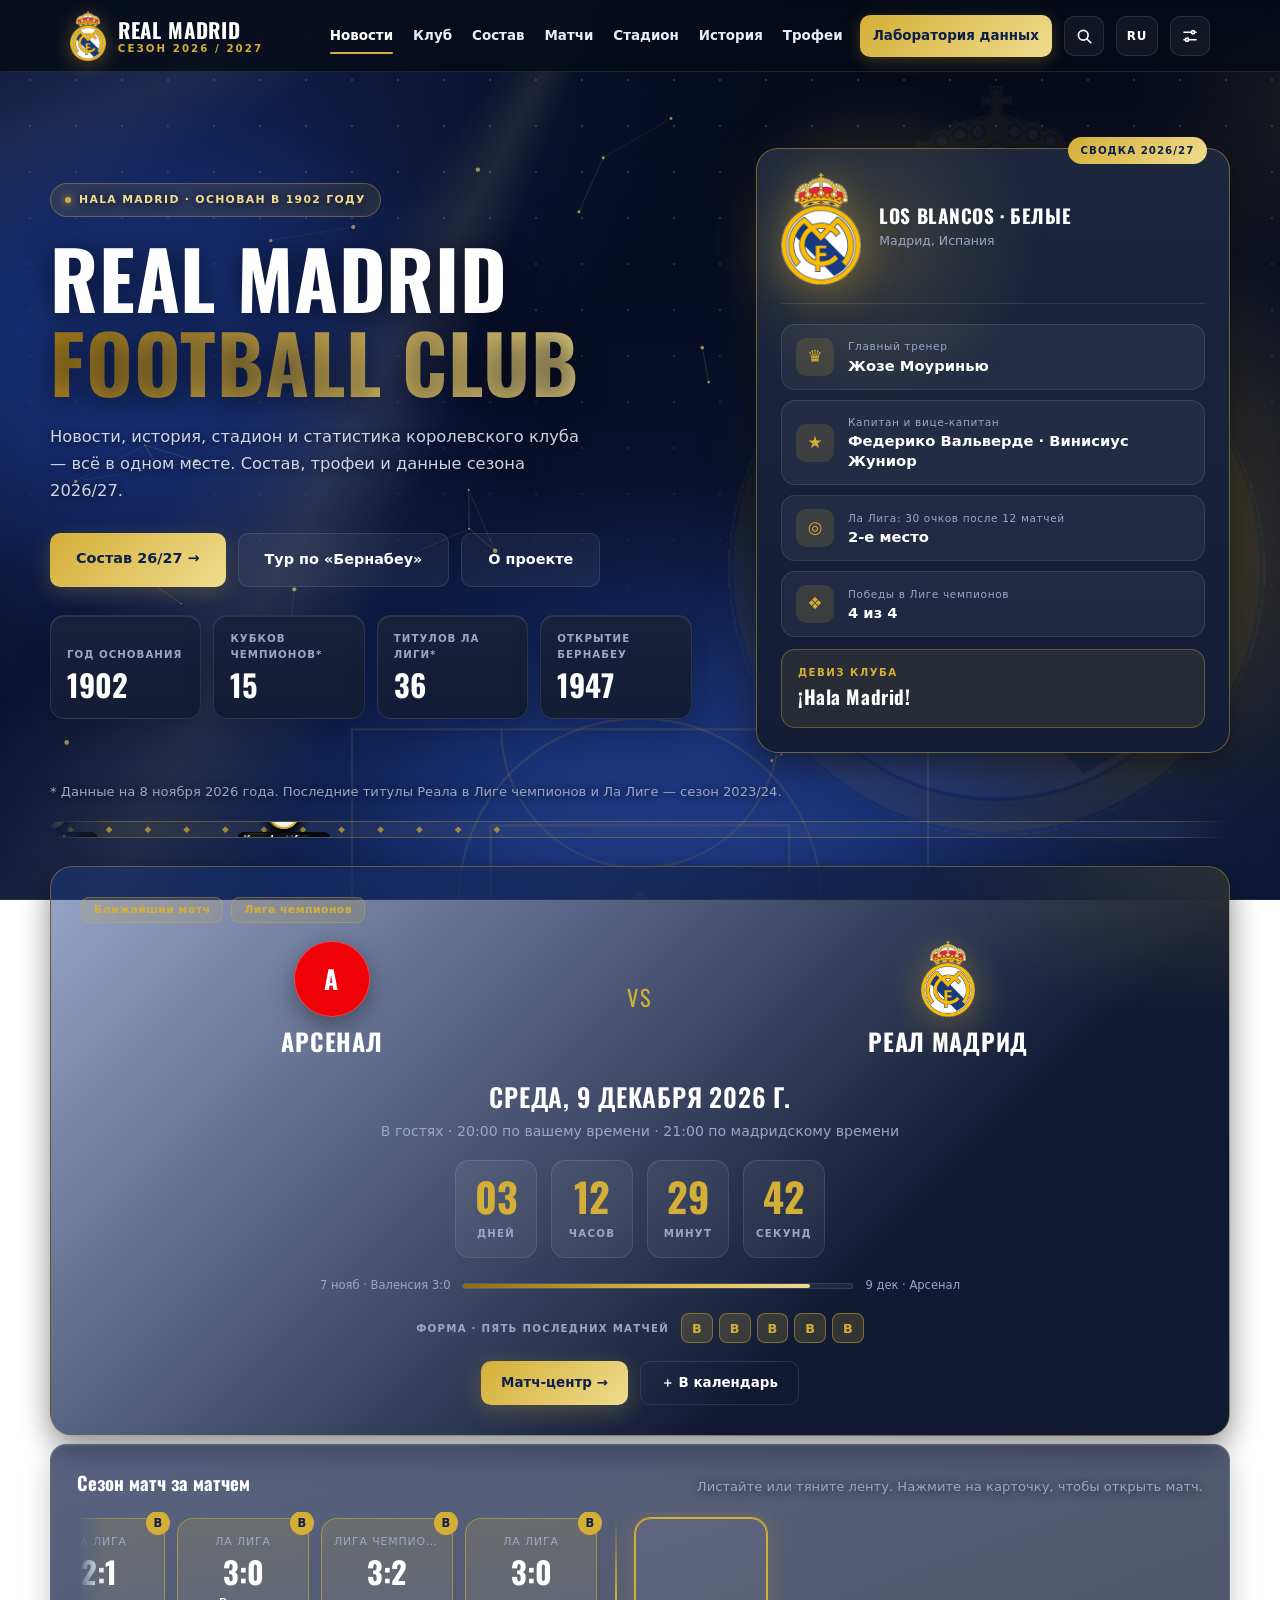
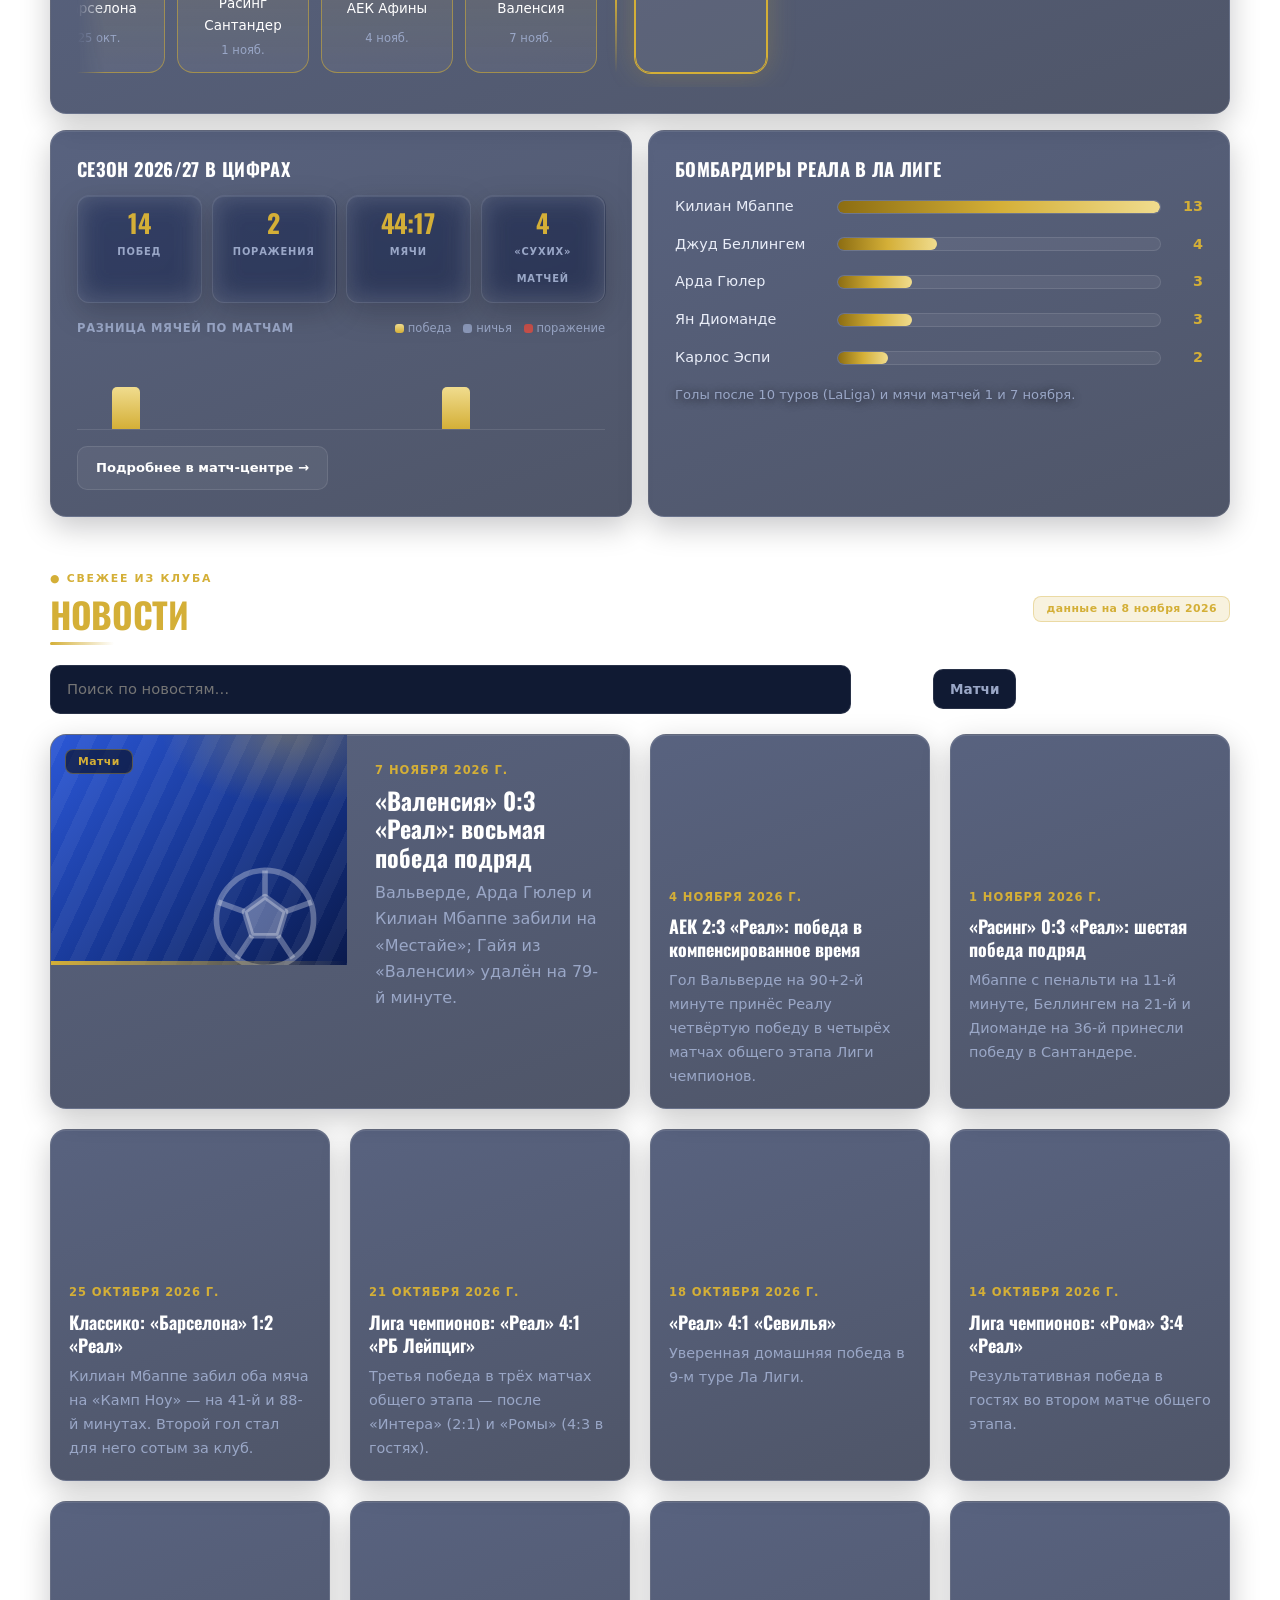
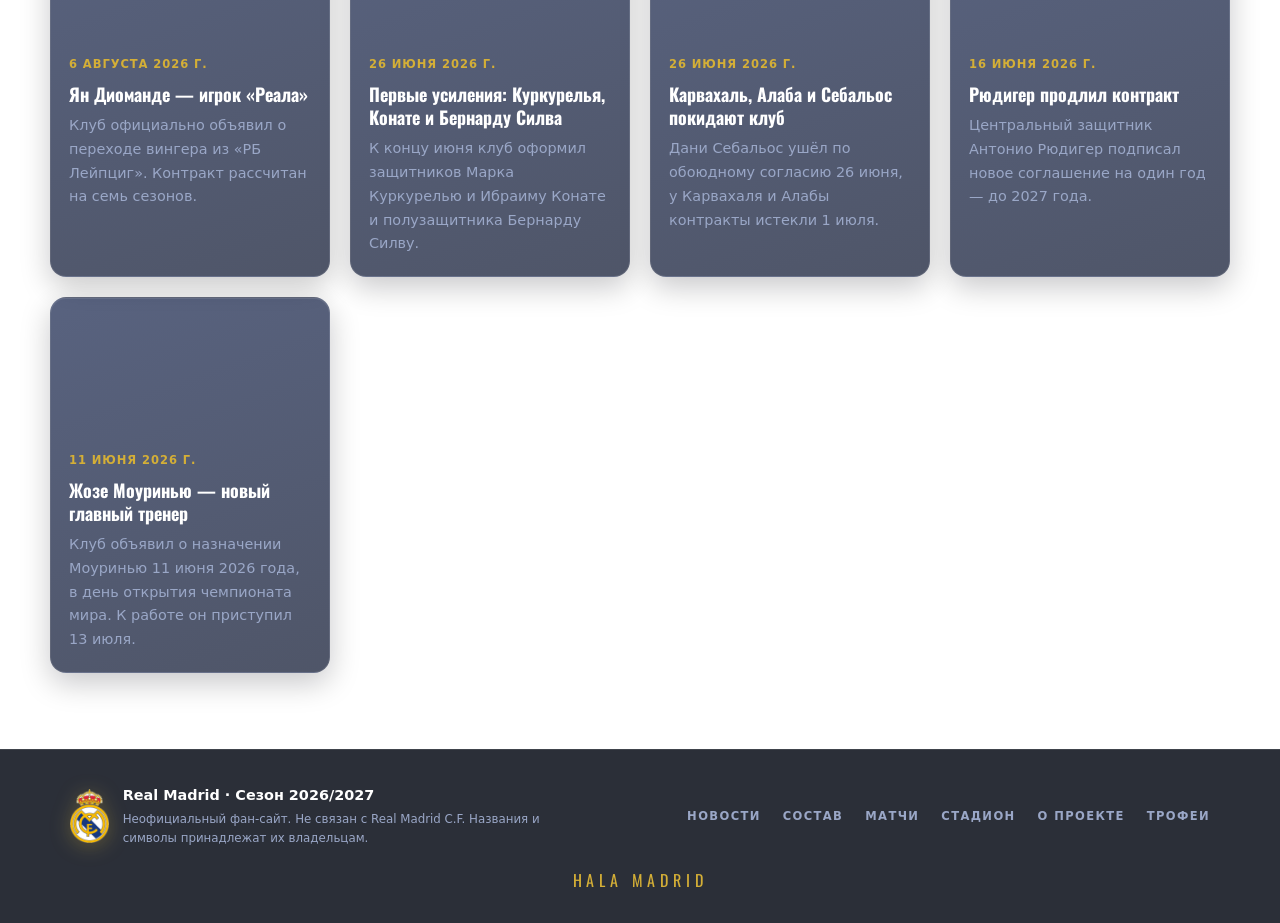
==== index.html @ c6b89a2e "Update index.html" ====
<!DOCTYPE html>
<html lang="ru" data-theme="dark">
<head>
  <meta charset="UTF-8">
  <meta name="viewport" content="width=device-width, initial-scale=1">
  <meta name="description" content="Неофициальный фан-сайт о футбольном клубе Реал Мадрид: новости, клуб, стадион, история и данные.">
  <meta name="theme-color" content="#070b16">
  <title>Real Madrid — неофициальный фан-сайт</title>
  <link rel="icon" type="image/png" id="favicon" href="">
  <link rel="preconnect" href="https://fonts.googleapis.com">
  <link rel="preconnect" href="https://fonts.gstatic.com" crossorigin>
  <link rel="stylesheet" href="https://fonts.googleapis.com/css2?family=Oswald:wght@500;600;700&display=swap">
  <link rel="stylesheet" href="style.css">
  <script src="crest.js"></script>
</head>
<body>
  <div class="stadium-bg" aria-hidden="true">
    <i class="sb-glow g1"></i><i class="sb-glow g2"></i><i class="sb-glow g3"></i><i class="sb-beams"></i><svg class="sb-pitch" viewBox="0 0 1200 800" preserveAspectRatio="xMidYMax slice"><g fill="none" stroke="currentColor" stroke-width="2"><circle cx="600" cy="800" r="170"/><circle cx="600" cy="800" r="6" fill="currentColor"/><rect x="330" y="640" width="540" height="160"/><rect x="460" y="730" width="280" height="70"/><path d="M470 640a130 130 0 0 0 260 0"/><path d="M0 800h1200"/></g></svg><i class="sb-grain"></i>
  </div>
  <div class="splash" id="splash" aria-hidden="true">
    <div class="splash-mark">
      <svg class="sm-draw" viewBox="0 -40 200 290" aria-hidden="true">
        <path class="sm-crown" pathLength="1" d="M60 6 L60 -16 L80 -2 L100 -28 L120 -2 L140 -16 L140 6 Z"/>
        <path class="sm-shield" pathLength="1" d="M100 14 C72 28 42 32 14 32 L14 122 C14 178 54 214 100 236 C146 214 186 178 186 122 L186 32 C158 32 128 28 100 14 Z"/>
        <path class="sm-in" pathLength="1" d="M100 40 C78 50 56 54 30 54 L30 120 C30 166 62 196 100 216 C138 196 170 166 170 120 L170 54 C144 54 122 50 100 40 Z"/>
      </svg>
      <img data-crest alt="" onerror="this.remove()">
    </div>
    <span>Hala Madrid</span>
  </div>
  <div class="progress" id="progress"></div>

  <header class="header">
    <button class="burger" id="burger" type="button" aria-label="Открыть меню" aria-expanded="false" aria-controls="mainNav">
      <span></span><span></span><span></span>
    </button>

    <a class="brand" href="#news" aria-label="Real Madrid — на главную">
      <span class="crest">
        <!-- Свой файл герба: assets/crest.png -->
        <img data-crest alt="" onerror="this.parentElement.classList.add('no-crest')">
        <span class="fallback" aria-hidden="true">RM</span>
      </span>
      <span class="brand-text">
        <strong>Real Madrid</strong>
        <small>Сезон 2026 / 2027</small>
      </span>
    </a>

    <nav class="nav" id="mainNav" aria-label="Основное меню">
      <a href="#news" data-page="news" class="active">Новости</a>
      <a href="#club" data-page="club">Клуб</a>
      <a href="#squad" data-page="squad">Состав</a>
      <a href="#matches" data-page="matches">Матчи</a>
      <a href="#stadium" data-page="stadium">Стадион</a>
      <a href="#history" data-page="history">История</a>
      <a href="#trophies" data-page="trophies">Трофеи</a>
      <a href="#data-lab" data-page="data-lab" class="nav-cta">Лаборатория данных</a>
    </nav>

    <button class="theme-btn search-btn" id="searchBtn" type="button" aria-label="Поиск по сайту (Ctrl+K)" title="Поиск по сайту (Ctrl+K)">
      <svg viewBox="0 0 24 24" width="18" height="18" fill="none" stroke="currentColor" stroke-width="2.2" stroke-linecap="round" aria-hidden="true"><circle cx="11" cy="11" r="6.5"/><path d="M16 16l5 5"/></svg>
    </button>

    <div class="lang" id="langSw">
      <button class="theme-btn lang-btn" type="button" aria-haspopup="true" aria-expanded="false" aria-label="Язык" title="Язык">RU</button>
      <div class="lang-menu" hidden>
        <button type="button" data-lang="ru"><b>RU</b> Русский</button>
        <button type="button" data-lang="en"><b>EN</b> English</button>
        <button type="button" data-lang="es"><b>ES</b> Español</button>
      </div>
    </div>

    <div class="vwrap" id="viewSw">
      <button class="theme-btn" id="themeBtn" type="button" aria-haspopup="true" aria-expanded="false" aria-label="Настройки вида" title="Настройки вида">
        <svg viewBox="0 0 24 24" width="18" height="18" fill="none" stroke="currentColor" stroke-width="2.2" stroke-linecap="round" aria-hidden="true"><path d="M4 7h10M18 7h2M4 17h2M10 17h10"/><circle cx="16" cy="7" r="2.2"/><circle cx="8" cy="17" r="2.2"/></svg>
      </button>
      <div class="vpanel" id="viewPanel" hidden>
        <p class="vp-t">Тема</p>
        <div class="vp-row" data-vp="skin">
          <button type="button" data-v="dark"><i class="sw sw-dark"></i>Тёмная</button>
          <button type="button" data-v="light"><i class="sw sw-light"></i>Светлая</button>
          <button type="button" data-v="matchday"><i class="sw sw-md"></i>День матча</button>
        </div>
        <p class="vp-t">Карточки</p>
        <div class="vp-row" data-vp="density">
          <button type="button" data-v="large">Крупно</button>
          <button type="button" data-v="compact">Компактно</button>
        </div>
        <p class="vp-t">Размер шрифта</p>
        <div class="vp-row" data-vp="font">
          <button type="button" data-v="s">A−</button>
          <button type="button" data-v="m">A</button>
          <button type="button" data-v="l">A+</button>
        </div>
        <p class="vp-t">Звук и вибрация</p>
        <div class="vp-row" data-vp="sfx">
          <button type="button" data-v="off">Выкл</button>
          <button type="button" data-v="on">Вкл</button>
        </div>
        <button class="vp-reset" type="button" data-vp-reset>Сбросить настройки</button>
      </div>
    </div>
  </header>

  <div class="scrim" id="scrim"></div>

  <main class="content">

    <!-- НОВОСТИ -->
    <section id="news" class="view active">
      <div class="hero">
        <canvas class="hero-fx" id="heroFx" aria-hidden="true"></canvas>
        <div class="hero-main">
          <p class="pill-badge"><i></i>Hala Madrid · основан в 1902 году</p>
          <h1>Real Madrid <span>Football Club</span></h1>
          <p class="lead">Новости, история, стадион и статистика королевского клуба — всё в одном месте. Состав, трофеи и данные сезона 2026/27.</p>
          <div class="hero-actions">
            <a class="btn btn-gold" href="#squad">Состав 26/27 <span aria-hidden="true">→</span></a>
            <a class="btn btn-ghost" href="#stadium">Тур по «Бернабеу»</a>
            <a class="btn btn-ghost" href="#about">О проекте</a>
          </div>
          <div class="stats" id="stats"></div>
        </div>
        <aside class="hero-card" id="heroCard" aria-label="Сводка сезона"><div class="sk sk-card" aria-hidden="true"></div></aside>
      </div>
      <p class="muted small" id="statsNote"></p>

      <div class="ticker" id="ticker" aria-label="Лента клуба"></div>

      <div class="next-match reveal" id="nextHome"><div class="sk sk-wide" aria-hidden="true"></div></div>
      <div class="panel ribbon reveal" id="seasonRibbon"></div>
      <div class="home-grid reveal" id="homeWidgets"><div class="sk sk-box" aria-hidden="true"></div><div class="sk sk-box" aria-hidden="true"></div></div>

      <div class="section-head">
        <h2 data-eyebrow="Свежее из клуба">Новости</h2>
        <span class="tag" id="newsTag"></span>
      </div>

      <div class="toolbar">
        <input id="search" class="search" type="search" placeholder="Поиск по новостям…" aria-label="Поиск по новостям">
        <div id="chips" class="chips" role="group" aria-label="Категории"></div>
      </div>

      <div id="news-grid" class="cards"><div class="sk sk-tile" aria-hidden="true"></div><div class="sk sk-tile" aria-hidden="true"></div><div class="sk sk-tile" aria-hidden="true"></div><div class="sk sk-tile" aria-hidden="true"></div><div class="sk sk-tile" aria-hidden="true"></div><div class="sk sk-tile" aria-hidden="true"></div></div>
      <p id="news-empty" class="muted empty" hidden>Ничего не найдено.</p>
    </section>

    <!-- КЛУБ -->
    <section id="club" class="view">
      <h2 class="page-title" data-eyebrow="О клубе">Клуб</h2>
      <div class="facts reveal">
        <div class="fact"><b>1902</b><span>год основания</span></div>
        <div class="fact"><b>Мадрид</b><span>город</span></div>
        <div class="fact"><b>Los Blancos</b><span>«белые» — прозвище</span></div>
        <div class="fact"><b>Белый</b><span>цвет формы</span></div>
      </div>

      <div class="section-head"><h2>Клуб сегодня</h2><span class="tag" id="nowDate"></span></div>
      <div class="facts reveal" id="now"></div>

      <div class="section-head"><h2>Легенды клуба</h2></div>
      <div class="panel eras reveal" id="legendEras"></div>
      <div id="legends" class="cards legends"></div>

      <div class="section-head"><h2>Вопросы и ответы</h2></div>
      <div id="faq" class="faq"></div>
    </section>

    <!-- СОСТАВ -->
    <section id="squad" class="view">
      <h2 class="page-title" data-eyebrow="Игроки и статистика">Состав 2026/27</h2>
      <p class="muted small sub" id="squadNote"></p>

      <div class="toolbar">
        <input id="playerSearch" class="search" type="search" placeholder="Поиск игрока или страны…" aria-label="Поиск игрока">
        <select id="playerSort" class="select" aria-label="Сортировка">
          <option value="goals">По голам</option>
          <option value="apps">По матчам</option>
          <option value="name">По имени</option>
        </select>
      </div>
      <div id="posChips" class="chips" role="group" aria-label="Позиции"></div>

      <div id="players-grid" class="cards players"><div class="sk sk-tile" aria-hidden="true"></div><div class="sk sk-tile" aria-hidden="true"></div><div class="sk sk-tile" aria-hidden="true"></div><div class="sk sk-tile" aria-hidden="true"></div><div class="sk sk-tile" aria-hidden="true"></div><div class="sk sk-tile" aria-hidden="true"></div><div class="sk sk-tile" aria-hidden="true"></div><div class="sk sk-tile" aria-hidden="true"></div></div>
      <p id="players-empty" class="muted empty" hidden>Игроки не найдены.</p>

      <div class="section-head"><h2>Сравнение игроков</h2></div>
      <div class="panel reveal">
        <div class="compare-pick">
          <select id="cmpA" class="select" aria-label="Первый игрок"></select>
          <span class="vs">VS</span>
          <select id="cmpB" class="select" aria-label="Второй игрок"></select>
        </div>
        <div id="cmpOut"></div>
      </div>
    </section>

    <!-- МАТЧИ -->
    <section id="matches" class="view">
      <h2 class="page-title" data-eyebrow="Сезон 2026/27">Матч-центр</h2>
      <div class="next-match" id="nextFull"></div>

      <div class="tabs mc-tabs" id="mcTabs" role="tablist">
        <button class="tab active" data-tab="cal" type="button">Календарь</button>
        <button class="tab" data-tab="res" type="button">Результаты</button>
        <button class="tab" data-tab="table" type="button">Таблица Ла Лиги</button>
        <button class="tab" data-tab="season" type="button">Сезон в цифрах</button>
      </div>
      <div id="mcCal" class="mc-pane"></div>
      <div id="mcRes" class="mc-pane" hidden></div>
      <div id="mcTable" class="mc-pane" hidden></div>
      <div id="mcSeason" class="mc-pane" hidden></div>
    </section>

    <!-- СТРАНИЦА МАТЧА -->
    <section id="match" class="view">
      <a class="back-link" href="#matches">← Все матчи</a>
      <div id="matchPage"></div>
    </section>

    <!-- СТАДИОН -->
    <section id="stadium" class="view">
      <div class="st-hero">
        <div class="st-photo" aria-hidden="true"></div>
        <div class="st-hero-in">
          <h2 class="page-title" data-eyebrow="Мадрид · с 1947 года">Стадион Бернабеу</h2>
          <p class="lead">Домашняя арена «Реала» на Пасео де ла Кастелана. Открыта 14 декабря 1947 года и названа в честь Сантьяго Бернабеу, многолетнего президента клуба. После масштабной реконструкции — с раздвижной крышей и выдвижным газоном.</p>
          <div class="st-kpis">
            <div><b data-to="1947">0</b><span>год открытия</span></div>
            <div><b><i data-to="80">0</i> 000+</b><span>мест на стадионе</span></div>
            <div><b>105 × 68</b><span>метров — размер поля</span></div>
            <div><b data-to="4">0</b><span>финала Кубка чемпионов</span></div>
          </div>
        </div>
      </div>

      <div class="section-head"><h2>Факты и цифры</h2></div>
      <div class="st-facts">
        <article class="st-fact reveal"><h3>Вместимость</h3><b>более 80 000</b><p>Источники расходятся: от 78 297 до 85 000 мест (туристический портал Мадрида называет 80 242). Клуб итоговую цифру официально не подтверждал.</p></article>
        <article class="st-fact reveal"><h3>Раздвижная крыша</h3><b>8 000 м²</b><p>Подвижная часть крыши — на 12 подвижных фермах, поверх неподвижных 28 000 м². Открывается или закрывается за 15–20 минут.</p></article>
        <article class="st-fact reveal"><h3>Выдвижной газон</h3><b>6 лотков</b><p>Каждый размером 107 × 11,67 м и весом около 1 500 т. Газон хранится под стадионом, в подземной «теплице» на глубине 30 м; убрать или вернуть его можно примерно за 6 часов.</p></article>
        <article class="st-fact reveal"><h3>Экран 360°</h3><b>вокруг поля</b><p>Видеотабло подвешено под крышей: высота 6,5 м по бокам и 11 м за воротами, наклон 8°.</p></article>
        <article class="st-fact reveal"><h3>Первый матч</h3><b>3:1</b><p>14 декабря 1947 года «Реал» обыграл «Белененсеш», первый гол забил Сабино Баринага. Первый официальный матч — 28 декабря, 5:1 с «Атлетиком».</p></article>
        <article class="st-fact reveal"><h3>Рекорд посещаемости</h3><b>129 690</b><p>Зрителей на матче «Реал» — «Милан» 19 апреля 1956 года (по данным Википедии).</p></article>
        <article class="st-fact reveal"><h3>VIP-ложи</h3><b>более 240</b><p>По данным туристического портала Мадрида.</p></article>
        <article class="st-fact reveal"><h3>Размер поля</h3><b>105 × 68 м</b><p>Стандартный размер футбольного поля.</p></article>
      </div>

      <div class="section-head"><h2>Схема стадиона</h2></div>
      <div class="panel st-scheme reveal">
        <div class="st-ctrl" role="group" aria-label="Управление схемой">
          <button type="button" class="chip active" data-sw="roof" aria-pressed="true">Крыша: закрыта</button>
          <button type="button" class="chip active" data-sw="pitch" aria-pressed="true">Газон: на поле</button>
          <button type="button" class="chip" data-sw="screen" aria-pressed="false">Экран 360°: подсветить</button>
        </div>
        <svg class="st-svg" viewBox="0 0 640 430" role="img" aria-label="Упрощённая схема стадиона">
          <defs>
            <clipPath id="roofClip"><rect x="72" y="56" width="496" height="218" rx="52"/></clipPath>
            <pattern id="stripes" width="40" height="10" patternUnits="userSpaceOnUse"><rect width="40" height="10" fill="#14502f"/><rect width="20" height="10" fill="#176238"/></pattern>
          </defs>
          <rect class="st-street" x="10" y="10" width="620" height="310" rx="40"/>
          <rect class="st-bowl" x="40" y="30" width="560" height="270" rx="70"/>
          <rect class="st-bowl2" x="72" y="56" width="496" height="218" rx="52"/>
          <rect class="st-screen" x="86" y="68" width="468" height="194" rx="40"/>
          <rect class="st-floor" x="110" y="86" width="420" height="158" rx="6"/>
          <g class="st-pitchg">
            <rect x="110" y="86" width="420" height="158" fill="url(#stripes)"/>
            <g class="st-lines"><rect x="110" y="86" width="420" height="158"/><line x1="320" y1="86" x2="320" y2="244"/><circle cx="320" cy="165" r="24"/><rect x="110" y="127" width="42" height="76"/><rect x="488" y="127" width="42" height="76"/></g>
          </g>
          <g class="st-roof" clip-path="url(#roofClip)"><rect class="rp l" x="88" y="70" width="232" height="190" rx="30"/><rect class="rp r" x="320" y="70" width="232" height="190" rx="30"/></g>
          <g class="st-hipogeo"><rect x="190" y="338" width="260" height="70" rx="10"/><text x="320" y="428" text-anchor="middle">Подземная теплица для газона (30 м вниз)</text></g>
          <text class="st-lb" x="320" y="26" text-anchor="middle">Calle de Rafael Salgado (север)</text>
          <text class="st-lb" x="320" y="318" text-anchor="middle">Avenida de Concha Espina (юг)</text>
          <text class="st-lb v" transform="translate(24 165) rotate(-90)" text-anchor="middle">Paseo de la Castellana (запад)</text>
          <text class="st-lb v" transform="translate(618 165) rotate(90)" text-anchor="middle">Calle de Padre Damián (восток)</text>
          <g class="st-metro"><circle cx="20" cy="165" r="9"/><text x="20" y="169" text-anchor="middle">M</text></g>
          <text class="st-lb2" x="38" y="198">метро</text>
          <path class="st-arrow" d="M520 350v34m0 0l-8-10m8 10l8-10"/>
          <text class="st-lb2" x="520" y="404" text-anchor="middle">Нуэвос-Министерьос ≈ 800 м</text>
        </svg>
        <p class="muted small st-note">Схема упрощена, масштаб не соблюдён. Стороны света и названия улиц — по описанию стадиона в Википедии.</p>
      </div>

      <div class="section-head"><h2>Хронология стадиона</h2></div>
      <ol class="timeline st-tl">
        <li class="reveal"><time>1945</time><div><h3>Начало строительства</h3><p>Работы начались в июне 1945 года и продолжались около 30 месяцев.</p></div></li>
        <li class="reveal"><time>1947</time><div><h3>Открытие стадиона</h3><p>14 декабря: «Реал» — «Белененсеш» 3:1. Вместимость при открытии — 75 145 мест. Первый официальный матч, 5:1 с «Атлетиком», сыгран 28 декабря.</p></div></li>
        <li class="reveal"><time>1954</time><div><h3>Расширение</h3><p>Стадион расширили до 125 000 мест — это самая большая вместимость в его истории.</p></div></li>
        <li class="reveal"><time>1955</time><div><h3>Имя Сантьяго Бернабеу</h3><p>4 января собрание членов-компромисариев решило назвать стадион в честь президента клуба.</p></div></li>
        <li class="reveal"><time>1957</time><div><h3>Первый финал Кубка чемпионов</h3><p>«Реал» победил «Фиорентину» 2:0 на своём стадионе. Потом здесь прошли финалы 1969 года (Милан — Аякс 4:1), 1980-го (Ноттингем Форест — Гамбург 1:0) и 2010-го (Интер — Бавария 2:0).</p></div></li>
        <li class="reveal"><time>1964</time><div><h3>Финал Евро-1964</h3><p>21 июня Испания обыграла СССР 2:1 и впервые стала чемпионом Европы.</p></div></li>
        <li class="reveal"><time>1982</time><div><h3>Финал чемпионата мира</h3><p>Италия обыграла ФРГ 3:1 и в третий раз стала чемпионом мира; на трибунах было около 90 000 зрителей.</p></div></li>
        <li class="reveal"><time>2018</time><div><h3>Финал Кубка Либертадорес</h3><p>9 декабря «Ривер Плейт» обыграл «Боку Хуниорс» 3:1 в дополнительное время — ответный матч финала сыграли в Мадриде.</p></div></li>
        <li class="reveal"><time>2019</time><div><h3>Начало реконструкции</h3><p>В июне стартовали работы строительной компании FCC Construcciones: появились раздвижная крыша, выдвижной газон и экран 360°.</p></div></li>
        <li class="reveal"><time>2023–24</time><div><h3>Завершение реконструкции</h3><p>Обновлённый стадион вновь принимает матчи. В источниках даты завершения расходятся: называют декабрь 2023 года и конец 2024-го.</p></div></li>
      </ol>

      <div class="section-head"><h2>Как добраться</h2></div>
      <div class="st-way">
        <article class="st-card reveal"><h3>Адрес</h3><p>Avenida de Concha Espina, 1, 28036 Madrid (район Чамартин). Вход на экскурсию — ворота 84 на той же авеню.</p><a class="btn btn-ghost" href="https://www.openstreetmap.org/?mlat=40.45306&amp;mlon=-3.68835#map=17/40.45306/-3.68835" target="_blank" rel="noopener">Открыть на карте ↗</a></article>
        <article class="st-card reveal"><h3>Метро</h3><p>Станция Santiago Bernabéu, линия 10 (L10).</p></article>
        <article class="st-card reveal"><h3>Электричка</h3><p>Станция Cercanías Madrid-Nuevos Ministerios — примерно в 800 м к югу от стадиона (линии C-2, C-3, C-4, C-7, C-8, C-10).</p></article>
        <article class="st-card reveal"><h3>Автобусы</h3><p>Маршруты 14, 27, 40, 43, 120, 126, 147, 150, ночные N22 и N24.</p></article>
        <article class="st-card reveal"><h3>Велосипеды BiciMAD</h3><p>Станции: Paseo de la Castellana, 124; Paseo de la Habana, 42; Calle del Doctor Fleming, 7; Avenida del General Perón, 36.</p></article>
      </div>
      <p class="muted small st-src">Источники: Википедия (английская и испанская версии), туристический портал Мадрида esmadrid.com. Маршруты и режим работы транспорта лучше уточнять перед поездкой.</p>

      <div class="panel board reveal" id="board"></div>
    </section>

    <!-- ИСТОРИЯ -->
    <section id="history" class="view">
      <h2 class="page-title" data-eyebrow="С 1902 года">История клуба</h2>
      <div class="chips" id="histChips" role="group" aria-label="Фильтр истории">
        <button class="chip active" data-f="all" type="button">Все</button>
        <button class="chip" data-f="club" type="button">Клуб</button>
        <button class="chip" data-f="europe" type="button">Европа</button>
      </div>
      <ol class="timeline" id="timeline"></ol>
    </section>

    <!-- ТРОФЕИ -->
    <section id="trophies" class="view">
      <svg width="0" height="0" style="position:absolute" aria-hidden="true" focusable="false"><defs><linearGradient id="cupGold" x1="0" y1="0" x2="1" y2="1"><stop offset="0" stop-color="#fff0b0"/><stop offset=".45" stop-color="#e2bb45"/><stop offset="1" stop-color="#9a7414"/></linearGradient><linearGradient id="cupSilver" x1="0" y1="0" x2="1" y2="1"><stop offset="0" stop-color="#f4f6fc"/><stop offset=".5" stop-color="#b9c3dc"/><stop offset="1" stop-color="#7885a6"/></linearGradient></defs></svg>
      <h2 class="page-title" data-eyebrow="Зал славы">Зал трофеев</h2>
      <div id="trophyChips" class="chips" role="group" aria-label="Группы трофеев"></div>
      <div id="trophyGrid" class="trophies"></div>
      <div class="total-box"><span>Всего трофеев в списке</span><b id="trophyTotal">0</b></div>
      <p class="muted small" id="trophyNote"></p>

      <div class="section-head"><h2>Победы в Лиге чемпионов</h2></div>
      <div id="yearChips" class="chips" role="group" aria-label="Годы побед"></div>
      <div id="yearInfo" class="panel yinfo"></div>

    </section>

    <!-- О ПРОЕКТЕ -->
    <section id="about" class="view">
      <h2 class="page-title" data-eyebrow="Для чего этот сайт">О проекте</h2>
      <p class="lead about-lead">Учебный проект: неофициальный фан-сайт футбольного клуба «Реал Мадрид». Сайт работает без сервера и без сборки — достаточно открыть файл index.html в браузере.</p>

      <div class="about-counters reveal" id="aboutCounters"></div>

      <div class="section-head"><h2>Как это устроено</h2></div>
      <div class="flow reveal" aria-label="Схема работы сайта">
        <div class="flow-step"><b>1</b><h3>Данные</h3><p>Клубная информация лежит в файлах data.js и profiles.js.</p></div>
        <i class="flow-arrow" aria-hidden="true"></i>
        <div class="flow-step"><b>2</b><h3>JavaScript</h3><p>Скрипты собирают страницы, графики, таблицы и календарь.</p></div>
        <i class="flow-arrow" aria-hidden="true"></i>
        <div class="flow-step"><b>3</b><h3>CSS</h3><p>Оформление, анимации и адаптивность под телефон и печать.</p></div>
        <i class="flow-arrow" aria-hidden="true"></i>
        <div class="flow-step"><b>4</b><h3>Переводы</h3><p>Движок переводов показывает сайт на русском, английском или испанском.</p></div>
      </div>

      <div class="section-head"><h2>Технологии</h2></div>
      <div class="cards about-cards">
        <article class="panel reveal"><span class="ab-ico" aria-hidden="true">&lt;/&gt;</span><h3>HTML5</h3><p>Семантическая разметка: разделы, навигация, подписи для программ чтения с экрана.</p></article>
        <article class="panel reveal"><span class="ab-ico" aria-hidden="true">{ }</span><h3>CSS3</h3><p>Переменные, сетки, стеклянные панели, анимации, три режима оформления, печатная версия.</p></article>
        <article class="panel reveal"><span class="ab-ico" aria-hidden="true">JS</span><h3>JavaScript без фреймворков</h3><p>Переходы между разделами, графики на SVG, поиск, календарь, обратный отсчёт до матча.</p></article>
        <article class="panel reveal"><span class="ab-ico" aria-hidden="true">≡</span><h3>Данные отдельно от кода</h3><p>Чтобы обновить сайт, достаточно поправить data.js и profiles.js — вёрстку трогать не нужно.</p></article>
        <article class="panel reveal"><span class="ab-ico" aria-hidden="true">Aa</span><h3>Три языка</h3><p>Русский, английский и испанский. Выбор языка запоминается в браузере.</p></article>
        <article class="panel reveal"><span class="ab-ico" aria-hidden="true">♿</span><h3>Удобство</h3><p>Работа с клавиатуры, видимый фокус, учёт системной настройки «уменьшить анимацию».</p></article>
      </div>

      <div class="section-head"><h2>Возможности сайта</h2></div>
      <ul class="feat-grid reveal">
        <li>Матч-центр: календарь, результаты, таблица Ла Лиги, сезон в цифрах</li>
        <li>Страница каждого матча с авторами голов и шкалой минут</li>
        <li>Лаборатория данных: карточки игроков, радар, графики формы</li>
        <li>Сравнение двух игроков с радарной диаграммой</li>
        <li>Таблица Ла Лиги с переключением на график очков</li>
        <li>Поиск по всему сайту (Ctrl+K)</li>
        <li>Избранные игроки и матчи</li>
        <li>Добавление матча в календарь (файл .ics)</li>
        <li>Тёмная, светлая темы и режим «День матча»</li>
        <li>Печатная версия страниц</li>
      </ul>

      <div class="two-col about-two">
        <div class="panel reveal">
          <h3>Файлы проекта</h3>
          <dl class="files">
            <dt>index.html</dt><dd>разметка всех разделов</dd>
            <dt>style.css</dt><dd>оформление и анимации</dd>
            <dt>data.js</dt><dd>новости, матчи, таблица, трофеи</dd>
            <dt>profiles.js</dt><dd>карточки и статистика игроков</dd>
            <dt>app.js</dt><dd>вся логика: разделы, поиск, графики, эффекты</dd>
            <dt>lang.js</dt><dd>переводы интерфейса и данных</dd>
            <dt>crest.js</dt><dd>герб клуба, встроенный в код</dd>
          </dl>
        </div>
        <div class="panel reveal">
          <h3>Горячие клавиши</h3>
          <dl class="files keys">
            <dt><kbd>Ctrl</kbd> + <kbd>K</kbd></dt><dd>открыть поиск</dd>
            <dt><kbd>/</kbd></dt><dd>открыть поиск</dd>
            <dt><kbd>Esc</kbd></dt><dd>закрыть окно или панель</dd>
          </dl>
          <h3 class="about-sub">Источники и ограничения</h3>
          <ul class="list">
            <li>Данные собраны вручную из открытых источников (ESPN, LaLiga, Sports Mole, Marca и других).</li>
            <li>Личная статистика игроков обновляется вручную и может отставать от последних матчей.</li>
            <li>Сайт неофициальный и не связан с клубом Real Madrid C.F.</li>
          </ul>
        </div>
      </div>
    </section>

    <!-- ЛАБОРАТОРИЯ ДАННЫХ -->
    <section id="data-lab" class="view">
      <h2 class="page-title" data-eyebrow="Данные и аналитика">Лаборатория данных</h2>

      <div class="lab-pick">
        <button class="btn-small" id="labPrev" type="button" aria-label="Предыдущий игрок">←</button>
        <select id="labPlayer" class="select" aria-label="Игрок"></select>
        <button class="btn-small" id="labNext" type="button" aria-label="Следующий игрок">→</button>
      </div>

      <div class="panel pcard reveal">
        <div class="pc-photo" id="pcPhoto">
          <span class="pc-ph" id="pcPh" aria-hidden="true"></span>
          <img id="pcImg" alt="">
          <span class="pc-num" id="pcNum"></span>
        </div>
        <div class="pc-info">
          <div class="pc-top"><h3 id="pcName"></h3><span class="tag" id="pcPos"></span></div>
          <dl class="pc-facts" id="pcFacts"></dl>
        </div>
      </div>

      <div class="two-col lab-grid">
        <div class="panel reveal">
          <div class="tabs" id="labTabs" role="tablist"></div>
          <p class="muted small" id="labSeason"></p>
          <div class="stat-tiles" id="labStats"></div>
        </div>
        <div class="panel reveal">
          <h3 id="formTitle"></h3>
          <div id="formArea"></div>
          <p class="muted small" id="formNote"></p>
        </div>
      </div>

      <div class="panel reveal" id="labRadar" hidden></div>

      <div class="section-head"><h2>Клубные графики</h2></div>

      <div class="panel reveal">
        <div class="tabs" id="chartTabs" role="tablist">
          <button class="tab active" data-chart="decades" type="button">Кубки по десятилетиям</button>
          <button class="tab" data-chart="line" type="button">Рост числа титулов</button>
          <button class="tab" data-chart="scorers" type="button">Бомбардиры</button>
        </div>
        <div id="chartArea" class="chart-area"></div>
        <p class="muted small" id="chartNote"></p>
      </div>

      <div class="section-head"><h2>Победы в финалах Кубка чемпионов</h2></div>
      <div class="toolbar">
        <input id="finalSearch" class="search" type="search" placeholder="Поиск: год, соперник, город…" aria-label="Поиск по финалам">
        <button id="sortBtn" class="btn-small" type="button">Сначала новые</button>
      </div>
      <div class="table-wrap reveal">
        <table class="table">
          <thead><tr><th>Год</th><th>Город</th><th>Соперник</th><th>Счёт</th></tr></thead>
          <tbody id="finalsBody"></tbody>
        </table>
      </div>
    </section>

  </main>

  <footer class="footer">
    <div class="footer-in">
      <div class="foot-brand">
        <img class="foot-logo" data-crest alt="" onerror="this.outerHTML='<span class=&quot;foot-crest&quot;>RM</span>'">
        <div>
          <strong>Real Madrid · Сезон 2026/2027</strong>
          <p>Неофициальный фан-сайт. Не связан с Real Madrid C.F. Названия и символы принадлежат их владельцам.</p>
        </div>
      </div>
      <nav class="foot-links" aria-label="Быстрые ссылки">
        <a href="#news">Новости</a><a href="#squad">Состав</a><a href="#matches">Матчи</a><a href="#stadium">Стадион</a><a href="#about">О проекте</a><a href="#trophies">Трофеи</a>
      </nav>
    </div>
    <p class="gold-line">Hala Madrid</p>
  </footer>


  <nav class="tabbar" id="tabbar" aria-label="Основное меню">
    <a href="#news" data-page="news"><svg viewBox="0 0 24 24" aria-hidden="true"><path d="M4 11l8-7 8 7v9a1 1 0 0 1-1 1h-4v-6H9v6H5a1 1 0 0 1-1-1z"/></svg><span>Новости</span></a>
    <a href="#squad" data-page="squad"><svg viewBox="0 0 24 24" aria-hidden="true"><circle cx="9" cy="8" r="3.2"/><circle cx="17" cy="9" r="2.5"/><path d="M3 20c0-3.6 2.7-6 6-6s6 2.4 6 6M15.5 14.2c3 0 5.5 1.8 5.5 5.3"/></svg><span>Состав</span></a>
    <a href="#matches" data-page="matches"><svg viewBox="0 0 24 24" aria-hidden="true"><circle cx="12" cy="12" r="8.5"/><path d="M12 7.5l3.8 2.8-1.4 4.4H9.6l-1.4-4.4z"/></svg><span>Матчи</span></a>
    <a href="#trophies" data-page="trophies"><svg viewBox="0 0 24 24" aria-hidden="true"><path d="M8 4h8v5a4 4 0 0 1-8 0zM8 6H4.5c0 3 1.2 4.6 3.7 5M16 6h3.5c0 3-1.2 4.6-3.7 5M12 13v4M8.5 20h7M10 17h4"/></svg><span>Трофеи</span></a>
  </nav>
  <button id="toTop" class="to-top" type="button" aria-label="Наверх">↑</button>

  <dialog id="palette" class="palette" aria-label="Поиск по сайту">
    <div class="pal-box">
      <div class="pal-top">
        <svg viewBox="0 0 24 24" width="18" height="18" fill="none" stroke="currentColor" stroke-width="2.2" stroke-linecap="round" aria-hidden="true"><circle cx="11" cy="11" r="6.5"/><path d="M16 16l5 5"/></svg>
        <input id="palInput" type="search" placeholder="Игрок, матч, новость, раздел…" autocomplete="off" aria-label="Поиск">
        <kbd>Esc</kbd>
      </div>
      <ul class="pal-list" id="palList" role="listbox"></ul>
      <div class="pal-foot"><span><kbd>↑</kbd><kbd>↓</kbd> выбор</span><span><kbd>Enter</kbd> открыть</span><span><kbd>Ctrl</kbd>+<kbd>K</kbd> поиск</span></div>
    </div>
  </dialog>

  <dialog id="modal" class="modal">
    <article>
      <button class="modal-close" id="modalClose" type="button" aria-label="Закрыть">×</button>
      <time id="modalDate"></time>
      <span class="tag" id="modalCat"></span>
      <h3 id="modalTitle"></h3>
      <p id="modalBody"></p>
    </article>
  </dialog>

  <dialog id="playerModal" class="modal">
    <article>
      <button class="modal-close" id="pmClose" type="button" aria-label="Закрыть">×</button>
      <div class="pm-top">
        <div class="avatar" id="pmAvatar"></div>
        <div>
          <h3 id="pmName"></h3>
          <div class="pm-meta" id="pmMeta"></div>
        </div>
      </div>
      <div class="pm-stats" id="pmStats"></div>
      <p id="pmBio"></p>
      <div class="pm-actions">
        <button class="btn btn-gold" id="pmA" type="button">В сравнение (слева)</button>
        <button class="btn btn-outline" id="pmB" type="button">В сравнение (справа)</button>
        <button class="btn btn-outline" id="pmLab" type="button">Карточка в лаборатории</button>
      </div>
    </article>
  </dialog>

  <script>document.getElementById("favicon").href = window.CREST; document.querySelectorAll("img[data-crest]").forEach(function (i) { i.src = window.CREST; });</script>
  <script src="data.js"></script>
  <script src="profiles.js"></script>
  <script src="lang.js"></script>
  <script src="app.js"></script>
</body>
</html>
---- style.css ----
/* ================= Тема ================= */
:root {
  --header-h: 72px;
  --radius: 18px;
  --gold: #d4af37;
  --gold-soft: #f0dc8e;
  --navy: #1b3a8a;
  --ease: cubic-bezier(.22, .8, .24, 1);
  --font: "Segoe UI", system-ui, -apple-system, Roboto, "Helvetica Neue", Arial, sans-serif;
  --display: "Oswald", "Bebas Neue", "Arial Narrow", "Roboto Condensed", Impact, sans-serif;
  --font-serif: var(--display);
}

[data-theme="dark"] {
  --bg: #070b16;
  --bg-2: #0d1528;
  --card: rgba(255, 255, 255, .05);
  --card-solid: #101a33;
  --border: rgba(255, 255, 255, .1);
  --text: #e9edf8;
  --heading: #ffffff;
  --muted: #9aa7c7;
  --shadow: 0 10px 30px rgba(0, 0, 0, .45);
  --glow: rgba(212, 175, 55, .25);
  --header-bg: rgba(7, 11, 22, .82);
  --grass: #14502f;
  --line: rgba(255, 255, 255, .85);
}

[data-theme="light"] {
  --bg: #f4f2ec;
  --bg-2: #ffffff;
  --card: #ffffff;
  --card-solid: #ffffff;
  --border: rgba(11, 31, 75, .12);
  --text: #1b1f2a;
  --heading: #0b1f4b;
  --muted: #5d6679;
  --shadow: 0 8px 26px rgba(11, 31, 75, .1);
  --glow: rgba(212, 175, 55, .3);
  --header-bg: rgba(255, 255, 255, .88);
  --grass: #1f7a45;
  --line: #fff;
}

* { box-sizing: border-box; }
html { scroll-behavior: smooth; }

body {
  margin: 0;
  min-height: 100vh;
  font-family: var(--font);
  font-size: 16px;
  line-height: 1.65;
  color: var(--text);
  background:
    radial-gradient(900px 500px at 85% -5%, rgba(27, 58, 138, .45), transparent 60%),
    radial-gradient(700px 400px at 0% 20%, rgba(212, 175, 55, .08), transparent 60%),
    var(--bg);
  background-attachment: fixed;
  overflow-wrap: break-word;
  word-break: normal;
  hyphens: auto;
  transition: background-color .4s, color .4s;
}
[data-theme="light"] body {
  background: radial-gradient(800px 400px at 85% -5%, rgba(27, 58, 138, .12), transparent 60%), var(--bg);
  background-attachment: fixed;
}

h1, h2, h3 { font-family: var(--font-serif); color: var(--heading); line-height: 1.3; margin: 0 0 .5em; font-weight: 700; letter-spacing: 0; }
p { margin: 0 0 1em; }
a { color: inherit; }
img { max-width: 100%; }
::selection { background: var(--gold); color: #0b1f4b; }

/* Полоса прокрутки */
.progress { position: fixed; top: 0; left: 0; height: 3px; width: 0; background: linear-gradient(90deg, var(--gold), var(--gold-soft)); z-index: 100; transition: width .1s linear; }

/* ================= Шапка ================= */
.header {
  position: sticky; top: 0; z-index: 50;
  min-height: var(--header-h);
  display: flex; align-items: center; gap: 16px;
  padding: 8px clamp(14px, 4vw, 40px);
  background: var(--header-bg);
  backdrop-filter: blur(14px) saturate(140%);
  -webkit-backdrop-filter: blur(14px) saturate(140%);
  border-bottom: 1px solid var(--border);
  box-shadow: 0 1px 0 var(--glow);
}
.brand { display: flex; align-items: center; gap: 12px; text-decoration: none; margin-right: auto; }
.brand-text { display: flex; flex-direction: column; line-height: 1.2; }
.brand-text strong { font-family: var(--font-serif); font-size: 1.3rem; color: var(--heading); }
.brand-text small { font-size: .68rem; letter-spacing: .25em; text-transform: uppercase; color: var(--gold); font-weight: 700; }

.crest { width: 46px; height: 46px; flex: none; display: grid; place-items: center; }
.crest img { width: 100%; height: 100%; object-fit: contain; display: block; }
.crest .fallback { display: none; }
.crest.no-crest img { display: none; }
.crest.no-crest .fallback {
  display: grid; place-items: center; width: 100%; height: 100%; border-radius: 50%;
  background: radial-gradient(circle at 30% 25%, #2a4fb0, #0b1f4b);
  border: 2px solid var(--gold); color: #fff;
  font-family: var(--font-serif); font-weight: 700; font-size: 1rem;
  box-shadow: 0 0 18px var(--glow);
}

/* Меню */
.nav { display: flex; gap: 4px; }
.nav a {
  position: relative; padding: 9px 16px; border-radius: 999px;
  color: var(--muted); text-decoration: none; font-weight: 600; font-size: .9rem;
  transition: color .25s, background .25s, box-shadow .25s;
  white-space: nowrap;
}
.nav a:hover { color: var(--heading); background: var(--card); }
.nav a.active { color: #0b1f4b; background: linear-gradient(135deg, var(--gold), var(--gold-soft)); box-shadow: 0 4px 18px var(--glow); }

.theme-btn {
  width: 40px; height: 40px; border-radius: 50%; border: 1px solid var(--border);
  background: var(--card); color: var(--heading); cursor: pointer; display: grid; place-items: center;
  transition: transform .3s var(--ease), border-color .2s;
}
.theme-btn:hover { border-color: var(--gold); transform: rotate(20deg); }
.theme-icon { width: 16px; height: 16px; border-radius: 50%; background: var(--gold); box-shadow: inset -5px -3px 0 0 var(--bg-2); transition: box-shadow .3s; }
[data-theme="light"] .theme-icon { box-shadow: 0 0 0 3px rgba(212,175,55,.35); }

/* ================= Контент ================= */
.content { max-width: 1120px; margin: 0 auto; padding: 32px clamp(14px, 4vw, 40px) 56px; min-height: 70vh; }

.view { display: none; }
.view.active { display: block; animation: viewIn .55s var(--ease) both; }
@keyframes viewIn { from { opacity: 0; transform: translateY(14px); } to { opacity: 1; transform: none; } }

.page-title { font-size: clamp(1.8rem, 4vw, 2.5rem); margin-bottom: 24px; }
.page-title::after { content: ""; display: block; width: 70px; height: 4px; margin-top: 12px; background: linear-gradient(90deg, var(--gold), transparent); border-radius: 2px; }

/* Появление при прокрутке */
.reveal { opacity: 0; transform: translateY(22px); transition: opacity .7s var(--ease), transform .7s var(--ease); transition-delay: var(--d, 0s); }
.reveal.in { opacity: 1; transform: none; }

/* ================= Hero ================= */
.hero {
  position: relative; overflow: hidden; border-radius: 26px;
  padding: clamp(28px, 6vw, 72px);
  border: 1px solid var(--border);
  background:
    radial-gradient(520px 300px at 92% 0%, rgba(212, 175, 55, .3), transparent 62%),
    repeating-linear-gradient(135deg, rgba(255,255,255,.025) 0 14px, transparent 14px 28px),
    linear-gradient(135deg, #0c2160, #0a1537 70%);
  box-shadow: var(--shadow);
  color: #fff;
}
.hero::after { content: ""; position: absolute; width: 340px; height: 340px; right: -120px; bottom: -160px; border-radius: 50%; border: 2px solid rgba(212,175,55,.25); animation: float 9s ease-in-out infinite; }
@keyframes float { 50% { transform: translateY(-18px) scale(1.04); } }
.hero > * { position: relative; z-index: 1; }
.hero h1 { color: #fff; font-size: clamp(1.9rem, 5vw, 3.3rem); margin: 10px 0 16px; max-width: 20ch; }
.hero h1 span { color: var(--gold); }
.eyebrow { margin: 0; text-transform: uppercase; letter-spacing: .22em; font-size: .72rem; font-weight: 700; color: var(--gold-soft); }
.lead { max-width: 54ch; margin: 0 0 26px; color: #d3dcf3; font-size: 1.05rem; }
.hero-actions { display: flex; gap: 12px; flex-wrap: wrap; }

.btn { display: inline-block; padding: 12px 26px; border-radius: 999px; font-weight: 700; font-size: .92rem; text-decoration: none; transition: transform .25s var(--ease), box-shadow .25s, background .25s, border-color .25s; }
.btn:hover { transform: translateY(-3px); }
.btn-gold { background: linear-gradient(135deg, var(--gold), var(--gold-soft)); color: #0b1f4b; box-shadow: 0 6px 22px var(--glow); }
.btn-ghost { border: 1px solid rgba(255,255,255,.4); color: #fff; }
.btn-ghost:hover { border-color: var(--gold); background: rgba(255,255,255,.06); }

/* Счётчики */
.stats { display: grid; grid-template-columns: repeat(4, 1fr); gap: 14px; margin-top: 22px; }
.stat { padding: 20px 14px; border-radius: var(--radius); background: var(--card); border: 1px solid var(--border); text-align: center; transition: transform .3s var(--ease), border-color .3s, box-shadow .3s; }
.stat:hover { transform: translateY(-4px); border-color: var(--gold); box-shadow: 0 10px 28px var(--glow); }
.stat b { display: block; font-family: var(--font-serif); font-size: clamp(1.5rem, 3.5vw, 2.2rem); color: var(--gold); line-height: 1.2; }
.stat span { font-size: .8rem; color: var(--muted); }

.muted { color: var(--muted); }
.small { font-size: .82rem; }

/* ================= Заголовки секций, фильтры ================= */
.section-head { display: flex; align-items: center; justify-content: space-between; gap: 12px; flex-wrap: wrap; margin: 40px 0 16px; }
.section-head h2 { margin: 0; font-size: 1.6rem; }
.tag { display: inline-block; padding: 3px 12px; border-radius: 999px; background: rgba(212,175,55,.16); color: var(--gold); border: 1px solid rgba(212,175,55,.35); font-family: var(--font); font-size: .68rem; font-weight: 700; letter-spacing: .04em; }

.toolbar { display: flex; gap: 12px; flex-wrap: wrap; align-items: center; margin-bottom: 20px; }
.search, .select {
  padding: 11px 16px; border-radius: 999px; border: 1px solid var(--border);
  background: var(--card); color: var(--text); font: inherit; font-size: .92rem; outline: none;
  transition: border-color .2s, box-shadow .2s;
}
.search { flex: 1 1 220px; min-width: 0; }
.search:focus, .select:focus { border-color: var(--gold); box-shadow: 0 0 0 3px var(--glow); }
.select option { background: var(--card-solid); color: var(--text); }

.chips { display: flex; gap: 8px; flex-wrap: wrap; }
.chip, .btn-small, .tab {
  padding: 8px 16px; border-radius: 999px; border: 1px solid var(--border);
  background: var(--card); color: var(--muted); font: inherit; font-size: .85rem; font-weight: 600; cursor: pointer;
  transition: all .25s var(--ease);
}
.chip:hover, .btn-small:hover, .tab:hover { color: var(--heading); border-color: var(--gold); }
.chip.active, .tab.active { background: linear-gradient(135deg, var(--gold), var(--gold-soft)); color: #0b1f4b; border-color: transparent; box-shadow: 0 4px 16px var(--glow); }
#histChips { margin-bottom: 26px; }

/* ================= Карточки ================= */
.cards { display: grid; grid-template-columns: repeat(auto-fill, minmax(250px, 1fr)); gap: 20px; }
.card {
  display: flex; flex-direction: column; text-align: left; font: inherit; color: inherit; cursor: pointer; padding: 0;
  background: var(--card); border: 1px solid var(--border); border-radius: var(--radius); overflow: hidden;
  transition: transform .35s var(--ease), box-shadow .35s, border-color .35s;
}
.card:hover { transform: translateY(-6px); border-color: rgba(212,175,55,.55); box-shadow: var(--shadow), 0 0 24px var(--glow); }
.card-img { height: 120px; position: relative; background: linear-gradient(135deg, #17358a, #0a1537); overflow: hidden; }
.card-img::before { content: ""; position: absolute; inset: 0; background: radial-gradient(180px 100px at 80% 0%, rgba(212,175,55,.35), transparent 70%); transition: transform .6s var(--ease); }
.card:hover .card-img::before { transform: scale(1.3); }
.card-img::after { content: ""; position: absolute; left: 0; right: 0; bottom: 0; height: 4px; background: linear-gradient(90deg, var(--gold), transparent); }
.card-img .tag { position: absolute; left: 14px; top: 14px; background: rgba(7,11,22,.6); }
.card-body { padding: 16px 18px 20px; }
.card-body time { font-size: .72rem; font-weight: 700; color: var(--gold); letter-spacing: .08em; text-transform: uppercase; }
.card-body h3 { margin: 6px 0 8px; font-size: 1.12rem; }
.card-body p { margin: 0; color: var(--muted); font-size: .9rem; }
.empty { text-align: center; padding: 32px 0; }

/* Легенды */
.legend { cursor: default; padding: 22px; gap: 4px; }
.legend:hover { transform: translateY(-6px); }
.legend .avatar { width: 56px; height: 56px; border-radius: 50%; display: grid; place-items: center; margin-bottom: 10px; font-family: var(--font-serif); font-weight: 700; font-size: 1.2rem; color: #0b1f4b; background: linear-gradient(135deg, var(--gold), var(--gold-soft)); box-shadow: 0 0 20px var(--glow); }
.legend h3 { margin: 0; font-size: 1.1rem; }
.legend .meta { color: var(--gold); font-size: .78rem; font-weight: 700; letter-spacing: .04em; margin-bottom: 6px; }
.legend p { margin: 0; color: var(--muted); font-size: .9rem; }

/* Факты и панели */
.facts { display: grid; grid-template-columns: repeat(auto-fit, minmax(170px, 1fr)); gap: 14px; margin-bottom: 8px; }
.fact { padding: 20px; border-radius: var(--radius); background: var(--card); border: 1px solid var(--border); border-bottom: 3px solid var(--gold); }
.fact b { display: block; font-family: var(--font-serif); font-size: 1.5rem; color: var(--gold); line-height: 1.3; }
.fact span { font-size: .82rem; color: var(--muted); }

.panel { background: var(--card); border: 1px solid var(--border); border-radius: var(--radius); padding: 26px; box-shadow: var(--shadow); min-width: 0; }
.panel h3 { margin-top: 0; }
.two-col { display: grid; grid-template-columns: 1fr 1fr; gap: 20px; }
.list { padding-left: 20px; margin: 0 0 1em; }
.list li { margin: 6px 0; }

/* FAQ */
.faq { display: grid; gap: 10px; }
.faq details { background: var(--card); border: 1px solid var(--border); border-radius: 14px; padding: 0 18px; transition: border-color .25s, background .25s; }
.faq details[open] { border-color: rgba(212,175,55,.5); background: rgba(212,175,55,.05); }
.faq summary { cursor: pointer; padding: 15px 0; font-weight: 600; color: var(--heading); list-style: none; display: flex; justify-content: space-between; gap: 12px; align-items: center; }
.faq summary::-webkit-details-marker { display: none; }
.faq summary::after { content: "+"; color: var(--gold); font-size: 1.4rem; line-height: 1; transition: transform .3s var(--ease); }
.faq details[open] summary::after { transform: rotate(45deg); }
.faq details p { margin: 0 0 16px; color: var(--muted); animation: viewIn .35s var(--ease); }

/* Поле */
.pitch-panel { background: var(--bg-2); }
.pitch-top { display: flex; align-items: center; justify-content: space-between; gap: 12px; margin-bottom: 14px; }
.pitch-top h3 { margin: 0; }
.pitch { width: 100%; height: auto; display: block; border-radius: 10px; }
.pitch .grass { fill: var(--grass); }
.pitch .lines { fill: none; stroke: var(--line); stroke-width: 1.1; opacity: .85; }
.pitch .pl { fill: #fff; stroke: var(--gold); stroke-width: 1.6; transition: transform .8s var(--ease); filter: drop-shadow(0 0 3px rgba(0,0,0,.5)); }
.pitch .pl.gk { fill: var(--gold); stroke: #fff; }

/* Таймлайн */
.timeline { list-style: none; margin: 0; padding: 0 0 0 30px; position: relative; }
.timeline::before { content: ""; position: absolute; left: 7px; top: 8px; bottom: 8px; width: 2px; background: linear-gradient(var(--gold), rgba(212,175,55,.1)); }
.timeline li { position: relative; display: grid; grid-template-columns: 92px minmax(0, 1fr); gap: 18px; margin-bottom: 18px; padding: 18px 22px; border-radius: var(--radius); background: var(--card); border: 1px solid var(--border); transition: transform .3s var(--ease), border-color .3s; }
.timeline li:hover { transform: translateX(6px); border-color: rgba(212,175,55,.5); }
.timeline li::before { content: ""; position: absolute; left: -29px; top: 26px; width: 14px; height: 14px; border-radius: 50%; background: var(--bg); border: 3px solid var(--gold); box-shadow: 0 0 12px var(--glow); }
.timeline time { font-family: var(--font-serif); font-size: 1.5rem; font-weight: 700; color: var(--gold); line-height: 1.3; }
.timeline h3 { margin: 0 0 4px; font-size: 1.1rem; }
.timeline p { margin: 0; color: var(--muted); }

/* ================= Данные ================= */
.tabs { display: flex; gap: 8px; flex-wrap: wrap; margin-bottom: 22px; }
.chart-area { min-height: 260px; }

.vbars { display: flex; align-items: flex-end; gap: 16px; height: 260px; padding: 10px 4px 0; border-bottom: 1px solid var(--border); }
.vbar { flex: 1; min-width: 0; height: 100%; display: flex; flex-direction: column; justify-content: flex-end; align-items: center; }
.vbar i { display: block; width: 100%; max-width: 70px; height: 0; border-radius: 10px 10px 0 0; background: linear-gradient(var(--gold-soft), var(--gold) 40%, #8c6d12); box-shadow: 0 0 18px var(--glow); transition: height 1s var(--ease); transition-delay: var(--d, 0s); }
.vbar em { font-style: normal; font-weight: 700; color: var(--heading); font-size: .9rem; margin-bottom: 6px; }
.vlabels { display: flex; gap: 16px; padding: 8px 4px 0; }
.vlabels span { flex: 1; text-align: center; font-size: .78rem; color: var(--muted); min-width: 0; }

.hbars { display: grid; gap: 14px; }
.hbar { display: grid; grid-template-columns: minmax(90px, 170px) minmax(0, 1fr) 46px; gap: 12px; align-items: center; font-size: .9rem; }
.hbar .track { height: 14px; border-radius: 999px; background: var(--card); border: 1px solid var(--border); overflow: hidden; }
.hbar .fill { display: block; height: 100%; width: 0; border-radius: 999px; background: linear-gradient(90deg, #8c6d12, var(--gold), var(--gold-soft)); transition: width 1.1s var(--ease); transition-delay: var(--d, 0s); }
.hbar b { color: var(--gold); text-align: right; }

.line-svg { width: 100%; height: auto; display: block; }
.line-svg .axis { stroke: var(--border); stroke-width: 1; }
.line-svg .grid { stroke: var(--border); stroke-dasharray: 3 5; }
.line-svg text { fill: var(--muted); font-size: 11px; font-family: var(--font); }
.line-svg .path { fill: none; stroke: var(--gold); stroke-width: 3; stroke-linejoin: round; stroke-linecap: round; stroke-dasharray: 1; stroke-dashoffset: 1; transition: stroke-dashoffset 1.6s var(--ease); filter: drop-shadow(0 0 6px var(--glow)); }
.line-svg .area { fill: url(#goldFade); opacity: 0; transition: opacity 1s .8s; }
.line-svg.go .path { stroke-dashoffset: 0; }
.line-svg.go .area { opacity: 1; }
.line-svg circle { fill: var(--bg-2); stroke: var(--gold); stroke-width: 2; }

.table-wrap { overflow-x: auto; border-radius: var(--radius); border: 1px solid var(--border); background: var(--card); }
.table { width: 100%; border-collapse: collapse; font-size: .92rem; }
.table th, .table td { padding: 13px 18px; text-align: left; white-space: nowrap; }
.table th { color: var(--gold); font-size: .75rem; letter-spacing: .1em; text-transform: uppercase; border-bottom: 1px solid var(--border); }
.table td { border-bottom: 1px solid var(--border); }
.table tbody tr { transition: background .2s; }
.table tbody tr:hover { background: rgba(212,175,55,.08); }
.table tbody tr:last-child td { border-bottom: 0; }
.table td:first-child { font-family: var(--font-serif); font-weight: 700; color: var(--heading); }

/* ================= Окно новости ================= */
.modal { border: 1px solid rgba(212,175,55,.4); border-radius: 22px; padding: 0; width: min(560px, 92vw); background: var(--card-solid); color: var(--text); box-shadow: 0 30px 80px rgba(0,0,0,.6); }
.modal::backdrop { background: rgba(3, 6, 14, .7); backdrop-filter: blur(4px); }
.modal[open] { animation: pop .35s var(--ease); }
.modal[open]::backdrop { animation: fadeIn .35s; }
@keyframes pop { from { opacity: 0; transform: translateY(20px) scale(.96); } to { opacity: 1; transform: none; } }
@keyframes fadeIn { from { opacity: 0; } to { opacity: 1; } }
.modal article { padding: 30px; position: relative; }
.modal time { display: inline-block; margin-right: 10px; font-size: .75rem; font-weight: 700; color: var(--gold); letter-spacing: .08em; text-transform: uppercase; }
.modal h3 { margin: 14px 0 12px; font-size: 1.5rem; }
.modal p { color: var(--muted); margin: 0; }
.modal-close { position: absolute; right: 14px; top: 12px; width: 36px; height: 36px; border-radius: 50%; border: 1px solid var(--border); background: var(--card); color: var(--heading); font-size: 1.4rem; line-height: 1; cursor: pointer; transition: transform .25s, border-color .2s; }
.modal-close:hover { transform: rotate(90deg); border-color: var(--gold); }

/* ================= Футер, «наверх» ================= */
.footer { text-align: center; padding: 32px 16px; font-size: .82rem; color: var(--muted); border-top: 1px solid var(--border); background: var(--bg-2); }
.footer p { margin: 4px 0; }
.gold-line { font-family: var(--font-serif); font-size: 1.15rem; letter-spacing: .12em; color: var(--gold); }

.to-top { position: fixed; right: 18px; bottom: 18px; width: 44px; height: 44px; border-radius: 50%; border: 0; background: linear-gradient(135deg, var(--gold), var(--gold-soft)); color: #0b1f4b; font-size: 1.2rem; font-weight: 700; cursor: pointer; box-shadow: 0 6px 20px var(--glow); opacity: 0; transform: translateY(14px); pointer-events: none; transition: opacity .3s, transform .3s var(--ease); z-index: 40; }
.to-top.show { opacity: 1; transform: none; pointer-events: auto; }

/* ================= Адаптив ================= */
@media (max-width: 900px) {
  .two-col { grid-template-columns: 1fr; }
  .stats { grid-template-columns: repeat(2, 1fr); }
  .nav a { padding: 8px 11px; font-size: .84rem; }
}

/* Телефон: вкладки столбиком справа */
@media (max-width: 640px) {
  :root { --header-h: 64px; }
  .header { gap: 10px; padding: 6px 12px; }
  .crest { width: 38px; height: 38px; }
  .brand-text strong { font-size: 1.05rem; }
  .brand-text small { font-size: .6rem; letter-spacing: .2em; }

  .nav {
    position: fixed; top: calc(var(--header-h) + 12px); right: 8px; width: 104px;
    flex-direction: column; gap: 8px; z-index: 45;
  }
  .nav a {
    padding: 9px 8px; font-size: .76rem; line-height: 1.3; text-align: center; white-space: normal;
    background: var(--card-solid); border: 1px solid var(--border); border-radius: 14px; box-shadow: var(--shadow);
  }
  .nav a.active { border-color: transparent; }

  .content { margin-right: 114px; padding: 18px 10px 40px 12px; }
  .footer { margin-right: 114px; padding: 24px 12px; }

  .hero { padding: 22px 16px; border-radius: 20px; }
  .hero h1 { font-size: 1.5rem; max-width: none; }
  .lead { font-size: .92rem; }
  .btn { padding: 10px 16px; font-size: .8rem; }

  .stats { grid-template-columns: 1fr 1fr; gap: 10px; }
  .stat { padding: 14px 8px; }
  .cards { grid-template-columns: 1fr; }
  .panel { padding: 16px; }
  .timeline { padding-left: 24px; }
  .timeline li { grid-template-columns: 1fr; gap: 4px; padding: 14px; }
  .timeline li::before { left: -26px; }
  .vbars, .vlabels { gap: 8px; }
  .hbar { grid-template-columns: 1fr 40px; }
  .hbar .track { grid-column: 1 / -1; grid-row: 2; }
  .hbar b { grid-row: 1; grid-column: 2; }
  .to-top { right: 124px; }
}

/* ================= Новые разделы ================= */
button.btn { border: 0; font-family: inherit; cursor: pointer; }
.btn-outline { background: transparent; border: 1px solid var(--border) !important; color: var(--heading); }
.btn-outline:hover { border-color: var(--gold) !important; }
.sub { margin: -8px 0 18px; }

/* Аватар (общий) */
.avatar { width: 56px; height: 56px; flex: none; border-radius: 50%; display: grid; place-items: center; font-family: var(--font-serif); font-weight: 700; font-size: 1.2rem; color: #0b1f4b; background: linear-gradient(135deg, var(--gold), var(--gold-soft)); box-shadow: 0 0 20px var(--glow); }

/* Состав */
.players { grid-template-columns: repeat(auto-fill, minmax(210px, 1fr)); margin-top: 16px; }
.player { padding: 22px; gap: 4px; }
.player .avatar { margin-bottom: 10px; }
.player h3 { margin: 0; font-size: 1.1rem; }
.player .meta { color: var(--gold); font-size: .78rem; font-weight: 700; letter-spacing: .03em; margin-bottom: 4px; }
.player .mini { display: flex; gap: 16px; margin-top: 10px; font-size: .8rem; color: var(--muted); }
.player .mini b { display: block; color: var(--heading); font-family: var(--font-serif); font-size: 1.15rem; }

.pm-top { display: flex; align-items: center; gap: 16px; padding-right: 44px; }
.pm-top h3 { margin: 0; font-size: 1.4rem; }
.pm-meta { color: var(--gold); font-size: .82rem; font-weight: 700; }
.pm-stats { display: grid; grid-template-columns: repeat(3, 1fr); gap: 10px; margin: 20px 0; }
.pm-stat { text-align: center; padding: 14px 8px; border-radius: 14px; background: var(--card); border: 1px solid var(--border); }
.pm-stat b { display: block; font-family: var(--font-serif); font-size: 1.5rem; color: var(--gold); }
.pm-stat span { font-size: .72rem; color: var(--muted); }
.pm-actions { display: flex; gap: 10px; flex-wrap: wrap; margin-top: 20px; }
.pm-actions .btn { padding: 10px 18px; font-size: .82rem; }

/* Сравнение */
.compare-pick { display: flex; gap: 12px; align-items: center; flex-wrap: wrap; margin-bottom: 22px; }
.compare-pick .select { flex: 1 1 180px; min-width: 0; }
.vs { color: var(--gold); font-weight: 800; letter-spacing: .1em; }
.cmp-head { display: grid; grid-template-columns: 1fr 1fr; gap: 12px; margin-bottom: 14px; font-family: var(--font-serif); font-weight: 700; color: var(--heading); }
.cmp-head span:last-child { text-align: right; }
.cmp-row { margin-bottom: 16px; }
.cmp-label { text-align: center; font-size: .74rem; color: var(--muted); letter-spacing: .1em; text-transform: uppercase; margin-bottom: 6px; }
.cmp-bars { display: grid; grid-template-columns: 1fr 1fr; gap: 10px; }
.cmp-side { display: flex; align-items: center; gap: 10px; min-width: 0; }
.cmp-side b { min-width: 3ch; color: var(--muted); font-size: .95rem; }
.cmp-side.win b { color: var(--gold); }
.cmp-side.left b { text-align: left; }
.cmp-side.right b { text-align: right; }
.cmp-track { flex: 1; min-width: 0; display: flex; }
.cmp-side.left .cmp-track { justify-content: flex-end; }
.cmp-track i { display: block; height: 14px; width: 0; border-radius: 999px; background: rgba(154, 167, 199, .35); transition: width .9s var(--ease); }
.cmp-track i.on { width: var(--w); }
.cmp-side.win .cmp-track i { background: linear-gradient(90deg, #8c6d12, var(--gold), var(--gold-soft)); box-shadow: 0 0 12px var(--glow); }

/* Зал трофеев */
#trophyChips { margin-bottom: 20px; }
.trophies { display: grid; grid-template-columns: repeat(auto-fill, minmax(210px, 1fr)); gap: 18px; }
.trophy { position: relative; overflow: hidden; padding: 22px; border-radius: var(--radius); background: var(--card); border: 1px solid var(--border); transition: transform .35s var(--ease), border-color .35s, box-shadow .35s; }
.trophy::after { content: ""; position: absolute; width: 150px; height: 150px; right: -60px; top: -60px; border-radius: 50%; background: radial-gradient(circle, rgba(212, 175, 55, .22), transparent 70%); transition: transform .6s var(--ease); }
.trophy:hover { transform: translateY(-5px); border-color: rgba(212, 175, 55, .55); box-shadow: var(--shadow), 0 0 24px var(--glow); }
.trophy:hover::after { transform: scale(1.5); }
.trophy b { display: block; font-family: var(--font-serif); font-size: 3rem; color: var(--gold); line-height: 1.1; margin: 14px 0 4px; }
.trophy h3 { font-size: 1rem; margin: 0 0 14px; }
.trophy i { display: block; height: 5px; width: var(--w); border-radius: 999px; background: linear-gradient(90deg, var(--gold), transparent); }
.total-box { display: flex; justify-content: space-between; align-items: center; gap: 12px; margin: 20px 0 8px; padding: 18px 24px; border-radius: var(--radius); background: linear-gradient(135deg, rgba(212, 175, 55, .16), rgba(27, 58, 138, .25)); border: 1px solid rgba(212, 175, 55, .4); font-weight: 600; }
.total-box b { font-family: var(--font-serif); font-size: 2.2rem; color: var(--gold); }

.yinfo { display: grid; grid-template-columns: auto minmax(0, 1fr); gap: 24px; align-items: center; margin-top: 16px; animation: viewIn .4s var(--ease); }
.yinfo .big { font-family: var(--font-serif); font-size: 3.4rem; font-weight: 700; color: var(--gold); line-height: 1; }
.yinfo h3 { margin: 0 0 6px; }
.yinfo p { margin: 0; color: var(--muted); }
#yearChips { margin-bottom: 0; }

.tag-new { align-self: flex-start; margin: 2px 0 4px; }

/* ================= Лаборатория: карточка игрока ================= */
.lab-pick { display: flex; gap: 10px; align-items: center; margin-bottom: 18px; }
.lab-pick .select { flex: 1; min-width: 0; max-width: 420px; }
.lab-pick .btn-small { width: 44px; padding: 8px 0; text-align: center; font-size: 1rem; }

.pcard { display: grid; grid-template-columns: 220px minmax(0, 1fr); gap: 28px; align-items: center; margin-bottom: 20px; padding: 22px; background: linear-gradient(135deg, rgba(27, 58, 138, .35), var(--card)); }
.pc-photo { position: relative; aspect-ratio: 4 / 5; border-radius: 18px; overflow: hidden; background: linear-gradient(160deg, #1b3a8a, #0a1537); border: 1px solid rgba(212, 175, 55, .45); box-shadow: 0 0 30px var(--glow); }
.pc-ph { position: absolute; inset: 0; display: grid; place-items: center; font-family: var(--font-serif); font-size: 4.5rem; font-weight: 700; color: rgba(255, 255, 255, .9); }
.pc-photo img { position: absolute; inset: 0; width: 100%; height: 100%; object-fit: cover; object-position: top; }
.pc-photo.no-photo img { display: none; }
.pc-num { position: absolute; right: 12px; bottom: 6px; font-family: var(--font-serif); font-size: 3.4rem; font-weight: 700; line-height: 1; color: var(--gold); text-shadow: 0 2px 12px rgba(0, 0, 0, .7); }

.pc-top { display: flex; align-items: center; gap: 12px; flex-wrap: wrap; margin-bottom: 16px; }
.pc-top h3 { margin: 0; font-size: clamp(1.5rem, 3.5vw, 2.2rem); }
.pc-facts { display: grid; grid-template-columns: repeat(auto-fit, minmax(170px, 1fr)); gap: 12px; margin: 0; }
.pc-facts > div { padding: 12px 14px; border-radius: 14px; background: var(--card); border: 1px solid var(--border); }
.pc-facts dt { font-size: .7rem; letter-spacing: .1em; text-transform: uppercase; color: var(--muted); margin: 0 0 2px; }
.pc-facts dd { margin: 0; font-weight: 600; color: var(--heading); }
.pc-facts dd.na { color: var(--muted); font-weight: 400; }

.lab-grid { align-items: start; margin-bottom: 8px; }
.stat-tiles { display: grid; grid-template-columns: repeat(auto-fill, minmax(130px, 1fr)); gap: 10px; }
.stat-tile { padding: 14px 10px; border-radius: 14px; background: var(--card); border: 1px solid var(--border); text-align: center; animation: viewIn .4s var(--ease) both; animation-delay: var(--d, 0s); transition: transform .25s var(--ease), border-color .25s; }
.stat-tile:hover { transform: translateY(-3px); border-color: var(--gold); }
.stat-tile b { display: block; font-family: var(--font-serif); font-size: 1.5rem; color: var(--gold); line-height: 1.25; }
.stat-tile span { display: block; font-size: .74rem; color: var(--muted); line-height: 1.35; }
.stat-tile.empty b { color: var(--muted); opacity: .6; }

.fbars { display: flex; align-items: flex-end; gap: 8px; height: 220px; padding-top: 10px; border-bottom: 1px solid var(--border); }
.fb { flex: 1; min-width: 0; height: 100%; display: flex; flex-direction: column; justify-content: flex-end; align-items: center; }
.fb em { font-style: normal; font-size: .72rem; font-weight: 700; color: var(--heading); margin-bottom: 4px; white-space: nowrap; }
.fb i { display: block; width: 100%; max-width: 44px; height: 0; border-radius: 8px 8px 0 0; transition: height .9s var(--ease); transition-delay: var(--d, 0s); }
.fb i.on { height: var(--h); }
.fb i.win, .form-legend i.win { background: linear-gradient(var(--gold-soft), var(--gold) 50%, #8c6d12); }
.fb i.draw, .form-legend i.draw { background: rgba(154, 167, 199, .6); }
.fb i.loss, .form-legend i.loss { background: rgba(255, 107, 107, .75); }
.flabels { display: flex; gap: 8px; padding-top: 6px; }
.flabels span { flex: 1; min-width: 0; text-align: center; font-size: .68rem; color: var(--muted); overflow: hidden; white-space: nowrap; }
.form-legend { display: flex; gap: 14px; flex-wrap: wrap; font-size: .75rem; color: var(--muted); margin-top: 12px; }
.form-legend i { display: inline-block; width: 10px; height: 10px; border-radius: 3px; margin-right: 5px; vertical-align: -1px; }

@media (max-width: 640px) {
  .pcard { grid-template-columns: 1fr; gap: 16px; padding: 16px; }
  .pc-photo { width: 100%; max-width: 200px; margin: 0 auto; }
  .pc-num { font-size: 2.8rem; }
  .pc-facts { grid-template-columns: 1fr 1fr; gap: 8px; }
  .pc-facts > div { padding: 10px 12px; }
  .stat-tiles { grid-template-columns: 1fr 1fr; }
  .lab-pick .select { max-width: none; }
  .fbars, .flabels { gap: 4px; }
}

/* Меню с 7 пунктами */
@media (max-width: 1100px) { .nav a { padding: 8px 11px; font-size: .84rem; } }
@media (min-width: 641px) and (max-width: 980px) {
  .header { flex-wrap: wrap; row-gap: 6px; }
  .nav { order: 3; width: 100%; justify-content: center; flex-wrap: wrap; }
}
@media (max-width: 640px) {
  .nav { max-height: calc(100vh - var(--header-h) - 24px); overflow-y: auto; gap: 6px; }
  .nav a { padding: 8px 6px; font-size: .74rem; }
  .players { grid-template-columns: 1fr; }
  .yinfo { grid-template-columns: 1fr; gap: 8px; }
  .yinfo .big { font-size: 2.6rem; }
  .pm-stats { gap: 6px; }
  .cmp-head { font-size: .85rem; }
  .cmp-side b { font-size: .85rem; min-width: 2.5ch; }
  .total-box b { font-size: 1.7rem; }
}

/* ================= Бургер-меню (телефон) ================= */
.burger, .scrim { display: none; }

@media (max-width: 640px) {
  /* backdrop-filter ломает position: fixed у вложенного меню */
  .header { backdrop-filter: none; -webkit-backdrop-filter: none; background: var(--bg-2); }

  .burger {
    display: grid; align-content: center; justify-items: center; gap: 5px;
    width: 42px; height: 42px; flex: none; padding: 0; cursor: pointer;
    border-radius: 12px; border: 1px solid var(--border); background: var(--card);
    transition: border-color .2s, background .2s;
  }
  .burger:hover { border-color: var(--gold); }
  .burger span { display: block; width: 20px; height: 2px; border-radius: 2px; background: var(--heading); transition: transform .3s var(--ease), opacity .2s, background .2s; }
  .burger.open span { background: var(--gold); }
  .burger.open span:nth-child(1) { transform: translateY(7px) rotate(45deg); }
  .burger.open span:nth-child(2) { opacity: 0; }
  .burger.open span:nth-child(3) { transform: translateY(-7px) rotate(-45deg); }

  .scrim {
    display: block; position: fixed; inset: 0; z-index: 45;
    background: rgba(3, 6, 14, .6); backdrop-filter: blur(3px); -webkit-backdrop-filter: blur(3px);
    opacity: 0; pointer-events: none; transition: opacity .3s;
  }
  .scrim.show { opacity: 1; pointer-events: auto; }
  body.menu-open { overflow: hidden; }

  /* Меню — выезжает слева */
  .nav {
    position: fixed; top: 0; bottom: auto; left: 0; right: auto;
    width: min(290px, 82vw); height: 100vh; height: 100dvh; max-height: none;
    padding: 84px 14px 24px; gap: 6px; flex-direction: column; flex-wrap: nowrap;
    background: var(--card-solid); border-right: 1px solid rgba(212, 175, 55, .4);
    box-shadow: 12px 0 40px rgba(0, 0, 0, .45);
    overflow-y: auto; z-index: 60;
    transform: translateX(-105%); visibility: hidden;
    transition: transform .35s var(--ease), visibility 0s .35s;
  }
  .nav.open { transform: none; visibility: visible; transition: transform .35s var(--ease), visibility 0s; }
  .nav::before { content: "Меню"; position: absolute; top: 28px; left: 22px; font-family: var(--font-serif); font-size: 1.3rem; font-weight: 700; color: var(--heading); }

  .nav a {
    padding: 14px 18px; font-size: .98rem; text-align: left; white-space: normal;
    background: transparent; border: 1px solid transparent; border-radius: 14px; box-shadow: none;
  }
  .nav a:not(.active) { color: var(--text); }
  .nav a:not(.active):hover { background: var(--card); border-color: var(--border); }

  /* Контент на всю ширину */
  .content { margin-right: 0; padding: 18px 14px 40px; }
  .footer { margin-right: 0; }
  .to-top { right: 16px; }
}

@media (prefers-reduced-motion: reduce) {
  *, *::before, *::after { animation: none !important; transition: none !important; }
  .reveal { opacity: 1; transform: none; }
}

/* =====================================================================
   Редизайн в стиле портала: шапка-«карточка», крупные узкие заголовки,
   плитки с подписями, карточки игроков. Цвета и данные прежние.
   ===================================================================== */
:root { --r-sm: 10px; --r-md: 16px; --wrap: 1180px; }
html, body { overflow-x: clip; }
body {
  background:
    radial-gradient(900px 520px at 80% -8%, rgba(27, 58, 138, .38), transparent 62%),
    radial-gradient(600px 380px at 0% 12%, rgba(212, 175, 55, .06), transparent 60%),
    var(--bg);
  background-attachment: fixed;
}
h1, .page-title, .section-head h2 { text-transform: uppercase; line-height: 1.12; letter-spacing: .01em; }
.acc { color: var(--gold); }

/* ---- Шапка ---- */
.header {
  padding: 10px max(clamp(14px, 4vw, 40px), calc((100% - var(--wrap)) / 2 + 20px));
  gap: 28px; box-shadow: none;
}
.crest { width: 46px; height: 46px; }
.crest.no-crest .fallback {
  border-radius: 13px; border: 1px solid rgba(212, 175, 55, .55);
  background: linear-gradient(145deg, #2a4fb0, #0b1f4b);
  font-size: 1.05rem; letter-spacing: .04em; box-shadow: 0 4px 16px rgba(0, 0, 0, .35);
}
.brand-text strong { font-size: 1.3rem; text-transform: uppercase; letter-spacing: .04em; line-height: 1.15; }
.brand-text small { font-size: .64rem; letter-spacing: .2em; color: var(--gold); }
.nav { gap: 2px; margin-left: auto; align-items: center; }
.nav a { padding: 10px 14px; border-radius: var(--r-sm); font-size: .88rem; color: var(--text); background: none; }
.nav a:hover { background: var(--card); color: var(--heading); }
.nav a.active { background: none; box-shadow: none; color: var(--heading); }
.nav a.active::after { content: ""; position: absolute; left: 14px; right: 14px; bottom: 3px; height: 2px; border-radius: 2px; background: var(--gold); }
.nav a.nav-cta { margin-left: 10px; background: linear-gradient(135deg, var(--gold), var(--gold-soft)); color: #0b1f4b; box-shadow: 0 4px 16px var(--glow); }
.nav a.nav-cta:hover { transform: translateY(-2px); color: #0b1f4b; background: linear-gradient(135deg, var(--gold), var(--gold-soft)); }
.nav a.nav-cta.active::after { display: none; }
.nav a.nav-cta.active { outline: 2px solid rgba(255, 255, 255, .5); outline-offset: 2px; }
.theme-btn { border-radius: var(--r-sm); }
.header .brand { margin-right: 0; }

.content { max-width: calc(var(--wrap) + 2 * 40px); padding-top: 40px; }

/* ---- Заголовки разделов ---- */
.page-title { font-size: clamp(2.1rem, 5.2vw, 3.3rem); margin: 0 0 30px; }
.page-title::after { display: none; }
[data-eyebrow]::before {
  content: "● " attr(data-eyebrow); display: block; margin-bottom: 10px;
  font-family: var(--font); font-size: .68rem; font-weight: 700; letter-spacing: .16em; color: var(--gold);
}
.section-head { margin: 56px 0 20px; }
.section-head h2 { font-size: clamp(1.5rem, 3.6vw, 2.2rem); }
.tag { border-radius: 8px; }

/* ---- Кнопки, поиск, фильтры ---- */
.btn { border-radius: var(--r-sm); padding: 14px 26px; font-size: .9rem; }
.btn-ghost { color: var(--heading); border: 1px solid var(--border); background: var(--card); }
.btn-ghost:hover { border-color: var(--gold); background: var(--card); }
.search, .select { border-radius: var(--r-sm); background: var(--card-solid); }
.chip, .btn-small, .tab { border-radius: var(--r-sm); background: var(--card-solid); }

/* ---- Первый экран ---- */
.hero {
  position: relative; overflow: visible; border: 0; border-radius: 0; background: none; box-shadow: none; color: var(--text);
  display: grid; grid-template-columns: minmax(0, 1.15fr) minmax(0, .85fr); gap: clamp(28px, 5vw, 64px); align-items: center;
  padding: clamp(8px, 3vw, 36px) 0 12px;
}
.hero::before {
  content: ""; position: absolute; z-index: -1; pointer-events: none; inset: -80px -30vw -40px -30vw;
  background:
    radial-gradient(640px 380px at 22% 40%, rgba(27, 58, 138, .5), transparent 65%),
    radial-gradient(520px 320px at 92% 10%, rgba(212, 175, 55, .16), transparent 65%);
}
.hero::after {
  content: "HALA MADRID"; position: absolute; z-index: 0; pointer-events: none; animation: none;
  width: auto; height: auto; border: 0; border-radius: 0; right: -2%; top: 4%; left: auto; bottom: auto;
  font-family: var(--display); font-weight: 700; font-size: clamp(5rem, 15vw, 13rem); line-height: 1; white-space: nowrap;
  color: rgba(255, 255, 255, .025);
}
[data-theme="light"] .hero::after { color: rgba(11, 31, 75, .045); }
.hero-main, .hero-card { position: relative; z-index: 1; }
.pill-badge {
  display: inline-flex; align-items: center; gap: 8px; margin: 0 0 18px; padding: 7px 14px; border-radius: 999px;
  background: rgba(212, 175, 55, .12); border: 1px solid rgba(212, 175, 55, .35);
  font-size: .68rem; font-weight: 700; letter-spacing: .12em; text-transform: uppercase; color: var(--gold-soft);
}
[data-theme="light"] .pill-badge { color: #7a5f0b; }
.pill-badge i { width: 6px; height: 6px; border-radius: 50%; background: var(--gold); box-shadow: 0 0 8px var(--gold); }
.hero h1 { color: var(--heading); font-size: clamp(2.8rem, 7.4vw, 5rem); line-height: 1.06; margin: 0 0 20px; max-width: none; }
.hero h1 span { display: block; color: var(--gold); }
.lead { color: var(--text); opacity: .88; font-size: 1.02rem; max-width: 52ch; margin-bottom: 28px; }
.hero-actions { margin-bottom: 28px; }
.stats { margin-top: 0; gap: 12px; grid-template-columns: repeat(4, minmax(0, 1fr)); }
.stat {
  display: flex; flex-direction: column-reverse; gap: 4px; text-align: left; padding: 14px 16px;
  border-radius: 14px; background: var(--card-solid);
}
.stat b { font-size: clamp(1.4rem, 2.6vw, 1.9rem); color: var(--heading); }
.stat span { font-size: .64rem; letter-spacing: .1em; text-transform: uppercase; font-weight: 600; }
#statsNote { margin: 16px 0 0; }

.hero-card {
  padding: 24px; border-radius: 22px; border: 1px solid rgba(212, 175, 55, .45);
  background: linear-gradient(180deg, rgba(255, 255, 255, .05), rgba(255, 255, 255, .01)), var(--card-solid);
  box-shadow: var(--shadow), 0 0 70px rgba(212, 175, 55, .07);
}
.hc-tag {
  position: absolute; top: -12px; right: 22px; padding: 5px 13px; border-radius: 999px;
  background: linear-gradient(135deg, var(--gold), var(--gold-soft)); color: #0b1f4b;
  font-size: .64rem; font-weight: 800; letter-spacing: .1em; text-transform: uppercase;
}
.hc-head { display: flex; gap: 14px; align-items: center; margin-bottom: 18px; }
.hc-crest {
  width: 48px; height: 48px; flex: none; display: grid; place-items: center; border-radius: 13px; color: #fff;
  font-family: var(--display); font-weight: 700; font-size: 1.1rem; letter-spacing: .04em;
  background: linear-gradient(145deg, #2a4fb0, #0b1f4b); border: 1px solid rgba(212, 175, 55, .55);
}
.hc-head strong { display: block; font-family: var(--display); font-size: 1.2rem; text-transform: uppercase; letter-spacing: .03em; color: var(--heading); line-height: 1.2; }
.hc-head small { color: var(--muted); font-size: .78rem; }
.hc-row {
  display: flex; gap: 14px; align-items: center; margin-bottom: 10px; padding: 13px 14px;
  border-radius: 14px; background: var(--card); border: 1px solid var(--border);
}
.hc-ico { width: 38px; height: 38px; flex: none; display: grid; place-items: center; border-radius: 10px; background: rgba(212, 175, 55, .15); color: var(--gold); font-size: 1.05rem; }
.hc-row small { display: block; font-size: .66rem; letter-spacing: .06em; color: var(--muted); }
.hc-row b { display: block; color: var(--heading); font-size: .92rem; line-height: 1.35; }
.hc-motto { margin-top: 12px; padding: 14px 16px; border-radius: 14px; background: rgba(212, 175, 55, .1); border: 1px solid rgba(212, 175, 55, .35); }
.hc-motto small { display: block; font-size: .64rem; letter-spacing: .14em; text-transform: uppercase; color: var(--gold); font-weight: 700; }
.hc-motto b { font-family: var(--display); font-size: 1.2rem; color: var(--heading); letter-spacing: .03em; }

/* ---- Карточки, плитки, панели ---- */
.card, .panel, .stat, .fact, .trophy, .timeline li, .faq details {
  background: linear-gradient(180deg, rgba(255, 255, 255, .035), rgba(255, 255, 255, .008)), var(--card-solid);
}
[data-theme="light"] .card, [data-theme="light"] .panel, [data-theme="light"] .stat, [data-theme="light"] .fact,
[data-theme="light"] .trophy, [data-theme="light"] .timeline li, [data-theme="light"] .faq details { background: #fff; }
.card, .panel, .trophy, .timeline li { border-radius: var(--r-md); }
.facts { gap: 14px; }
.fact {
  position: relative; overflow: hidden; display: flex; flex-direction: column-reverse; gap: 4px;
  padding: 18px 20px; border-radius: var(--r-md); border-bottom-width: 1px;
}
.fact::after { content: ""; position: absolute; right: -34px; top: -34px; width: 100px; height: 100px; border-radius: 50%; background: radial-gradient(circle, rgba(212, 175, 55, .2), transparent 70%); }
.fact b { font-size: 1.6rem; color: var(--heading); }
.fact span { font-size: .66rem; letter-spacing: .1em; text-transform: uppercase; font-weight: 600; }

/* Состав */
.players { grid-template-columns: repeat(auto-fill, minmax(250px, 1fr)); gap: 16px; }
.player { position: relative; padding: 18px; gap: 0; }
.ghost-num {
  position: absolute; right: 14px; top: 44px; font-family: var(--display); font-weight: 700; font-size: 3.6rem; line-height: 1;
  color: rgba(255, 255, 255, .06); pointer-events: none;
}
[data-theme="light"] .ghost-num { color: rgba(11, 31, 75, .07); }
.p-top { display: flex; align-items: center; gap: 8px; margin-bottom: 14px; position: relative; }
.num-badge {
  min-width: 34px; height: 26px; padding: 0 8px; display: inline-grid; place-items: center; border-radius: 8px;
  background: linear-gradient(135deg, var(--gold), var(--gold-soft)); color: #0b1f4b;
  font-family: var(--display); font-weight: 700; font-size: .95rem;
}
.pos-pill { padding: 3px 10px; border-radius: 8px; font-size: .64rem; font-weight: 700; letter-spacing: .06em; text-transform: uppercase; border: 1px solid; }
.pos-GK { color: var(--gold); background: rgba(212, 175, 55, .14); border-color: rgba(212, 175, 55, .4); }
.pos-DF { color: #8fa8f0; background: rgba(91, 127, 224, .15); border-color: rgba(91, 127, 224, .45); }
.pos-MF { color: var(--muted); background: rgba(154, 167, 199, .12); border-color: rgba(154, 167, 199, .4); }
.pos-FW { color: var(--gold-soft); background: rgba(240, 220, 142, .1); border-color: rgba(240, 220, 142, .4); }
[data-theme="light"] .pos-GK { color: #7a5f0b; }
[data-theme="light"] .pos-DF { color: #2a4fb0; }
[data-theme="light"] .pos-FW { color: #7a5f0b; }
.p-nat { margin-left: auto; font-size: .66rem; letter-spacing: .06em; text-transform: uppercase; color: var(--muted); font-weight: 600; }
.player h3 { font-size: 1.35rem; margin: 0 0 2px; position: relative; }
.player .meta { color: var(--muted); font-weight: 500; font-size: .76rem; margin-bottom: 14px; }
.player .mini { margin: 0 0 12px; gap: 0; justify-content: space-between; text-transform: uppercase; letter-spacing: .06em; font-size: .62rem; font-weight: 600; }
.player .mini b { color: var(--gold); font-family: var(--display); font-size: 1.55rem; letter-spacing: 0; text-transform: none; line-height: 1.2; }
.p-bar { height: 6px; border-radius: 999px; background: rgba(255, 255, 255, .08); overflow: hidden; }
[data-theme="light"] .p-bar { background: rgba(11, 31, 75, .1); }
.p-bar i { display: block; height: 100%; border-radius: 999px; background: linear-gradient(90deg, #8c6d12, var(--gold), var(--gold-soft)); }
.p-bar-l { display: block; margin-top: 8px; font-size: .62rem; color: var(--muted); line-height: 1.35; }

.pcard { border-radius: 22px; }
.stat-tile, .pc-facts > div, .pm-stat { border-radius: 14px; background: var(--card); }

/* ---- Подвал ---- */
.footer { text-align: left; padding: 34px max(clamp(14px, 4vw, 40px), calc((100% - var(--wrap)) / 2 + 20px)) 26px; border-top: 1px solid var(--border); }
.footer-in { display: flex; justify-content: space-between; align-items: center; gap: 24px; flex-wrap: wrap; }
.foot-brand { display: flex; align-items: center; gap: 14px; min-width: 0; }
.foot-crest {
  width: 42px; height: 42px; flex: none; display: grid; place-items: center; border-radius: 12px; color: #fff;
  font-family: var(--display); font-weight: 700; background: linear-gradient(145deg, #2a4fb0, #0b1f4b); border: 1px solid rgba(212, 175, 55, .55);
}
.foot-brand strong { display: block; color: var(--heading); font-size: .9rem; }
.foot-brand p { margin: 2px 0 0; font-size: .74rem; max-width: 60ch; }
.foot-links { display: flex; gap: 22px; flex-wrap: wrap; }
.foot-links a { font-size: .72rem; font-weight: 700; letter-spacing: .12em; text-transform: uppercase; text-decoration: none; color: var(--muted); transition: color .2s; }
.foot-links a:hover { color: var(--gold); }
.footer .gold-line { margin-top: 18px; text-align: center; font-family: var(--display); font-size: 1rem; letter-spacing: .3em; text-transform: uppercase; }

/* ---- Адаптив редизайна ---- */
@media (max-width: 900px) {
  .hero { grid-template-columns: 1fr; }
  .stats { grid-template-columns: repeat(2, minmax(0, 1fr)); }
  .hero::after { top: 0; }
}
@media (max-width: 640px) {
  .header { padding: 8px 12px; gap: 10px; }
  .brand-text strong { font-size: 1.05rem; }
  .content { padding-top: 22px; }
  .hero { padding-top: 0; }
  .hero h1 { font-size: 2.5rem; }
  .hero-card { padding: 18px; }
  .page-title { font-size: 2rem; margin-bottom: 22px; }
  .section-head { margin-top: 40px; }
  .nav { align-items: stretch; }
  .nav a { text-align: left; }
  .nav a.active::after { display: none; }
  .nav a.active { background: rgba(212, 175, 55, .14); color: var(--gold); border-color: rgba(212, 175, 55, .35); }
  .nav a.nav-cta { margin: 6px 0 0; text-align: center; color: #0b1f4b; background: linear-gradient(135deg, var(--gold), var(--gold-soft)); }
  .nav a.nav-cta.active { color: #0b1f4b; }
  .footer { padding: 26px 14px 20px; }
  .foot-links { gap: 14px; }
}

/* ================= Герб клуба (assets/crest.png) ================= */
.crest { width: auto; height: 50px; }
.crest img { width: auto; height: 100%; filter: drop-shadow(0 3px 10px rgba(212, 175, 55, .35)); transition: transform .4s var(--ease), filter .4s; }
.brand:hover .crest img { transform: scale(1.08) rotate(-2deg); filter: drop-shadow(0 4px 16px rgba(212, 175, 55, .6)); }
.crest.no-crest { width: 46px; height: 46px; }

/* Крупный герб в карточке «Сводка» */
.hc-head { gap: 18px; margin-bottom: 20px; padding-bottom: 18px; border-bottom: 1px solid var(--border); }
.hc-logo { height: 112px; width: auto; flex: none; filter: drop-shadow(0 6px 22px rgba(212, 175, 55, .45)); animation: crestFloat 6s ease-in-out infinite; }
@keyframes crestFloat { 50% { transform: translateY(-6px); } }
.hero-card::before {
  content: ""; position: absolute; z-index: -1; left: -10%; top: -12%; width: 70%; height: 55%; pointer-events: none;
  background: radial-gradient(closest-side, rgba(212, 175, 55, .18), transparent); filter: blur(10px);
}

/* Герб-водяной знак на фоне первого экрана вместо надписи */
.hero::after {
  content: ""; width: clamp(280px, 42vw, 560px); aspect-ratio: 299 / 417; height: auto; right: -3%; top: -4%;
  background: var(--crest-url) center / contain no-repeat; opacity: .055; filter: grayscale(.2); color: transparent;
}
[data-theme="light"] .hero::after { opacity: .09; }

.foot-logo { height: 54px; width: auto; flex: none; filter: drop-shadow(0 3px 10px rgba(212, 175, 55, .3)); }

/* Заставка */
.splash {
  position: fixed; inset: 0; z-index: 200; display: flex; flex-direction: column; align-items: center; justify-content: center; gap: 22px;
  background: radial-gradient(600px 400px at 50% 45%, rgba(27, 58, 138, .5), transparent 70%), var(--bg);
  transition: opacity .6s var(--ease), visibility 0s .6s;
}
.splash img { height: min(34vh, 260px); width: auto; filter: drop-shadow(0 10px 40px rgba(212, 175, 55, .5)); animation: splashIn .9s var(--ease) both; }
.splash span { font-family: var(--display); font-size: 1.1rem; letter-spacing: .5em; text-transform: uppercase; color: var(--gold); animation: splashIn .9s .25s var(--ease) both; }
.splash.hide { opacity: 0; visibility: hidden; }
@keyframes splashIn { from { opacity: 0; transform: translateY(18px) scale(.9); } to { opacity: 1; transform: none; } }
body.splash-on { overflow: hidden; }

@media (max-width: 640px) {
  .crest { height: 42px; }
  .hc-logo { height: 84px; }
  .foot-logo { height: 46px; }
  .hero::after { width: 260px; right: -12%; top: 0; }
}

/* Размер герба в шапке задаём прямо на картинке */
.crest { display: block; }
.crest img { display: block; height: 50px; width: auto; max-width: none; }
.crest.no-crest { display: grid; }
@media (max-width: 640px) { .crest img { height: 42px; } }

/* ================= Матч-центр, таблица, страница матча, трансферы ================= */
.nav a { padding: 10px 11px; font-size: .86rem; }
.nav a.active::after { left: 11px; right: 11px; }
.header { gap: 18px; }

/* Ближайший матч */
.next-match {
  position: relative; overflow: hidden; margin: 28px 0 8px; padding: clamp(18px, 3vw, 30px); border-radius: 22px;
  border: 1px solid rgba(212, 175, 55, .4);
  background:
    radial-gradient(420px 220px at 100% 0%, rgba(212, 175, 55, .14), transparent 70%),
    linear-gradient(135deg, rgba(27, 58, 138, .45), var(--card-solid) 70%);
  box-shadow: var(--shadow);
}
[data-theme="light"] .next-match { background: linear-gradient(135deg, rgba(27, 58, 138, .1), #fff 70%); }
.nm-top { display: flex; gap: 8px; flex-wrap: wrap; margin-bottom: 18px; }
.nm-teams, .mp-score { display: flex; align-items: center; justify-content: center; gap: clamp(14px, 4vw, 44px); }
.nm-team, .mp-team { display: flex; flex-direction: column; align-items: center; gap: 10px; text-align: center; min-width: 0; flex: 1; }
.nm-team strong, .mp-team strong { font-family: var(--display); font-size: clamp(1.05rem, 2.4vw, 1.5rem); text-transform: uppercase; letter-spacing: .03em; color: var(--heading); line-height: 1.2; }
.nm-crest { height: 76px; display: grid; place-items: center; }
.nm-crest img { height: 100%; width: auto; display: block; filter: drop-shadow(0 6px 18px rgba(212, 175, 55, .4)); }
.nm-crest b { font-family: var(--display); font-size: 1.6rem; color: var(--heading); }
.nm-badge {
  width: 76px; height: 76px; border-radius: 50%; display: grid; place-items: center;
  font-family: var(--display); font-weight: 700; font-size: 1.6rem; letter-spacing: .04em; color: var(--heading);
  background: var(--card); border: 1px solid var(--border);
}
.nm-vs { font-family: var(--display); font-size: 1.4rem; color: var(--gold); letter-spacing: .1em; }
.nm-when { text-align: center; margin: 20px 0 16px; }
.nm-when b { display: block; font-family: var(--display); font-size: clamp(1.15rem, 2.6vw, 1.6rem); text-transform: uppercase; letter-spacing: .03em; color: var(--heading); font-weight: 600; }
.nm-when span { color: var(--muted); font-size: .88rem; }
.cd { display: flex; justify-content: center; gap: clamp(8px, 2vw, 14px); flex-wrap: wrap; }
.cd > div { min-width: 82px; padding: 12px 10px; text-align: center; border-radius: 14px; background: var(--card); border: 1px solid var(--border); }
.cd b { display: block; font-family: var(--display); font-size: clamp(1.7rem, 4vw, 2.5rem); line-height: 1.15; color: var(--gold); font-variant-numeric: tabular-nums; }
.cd span { font-size: .64rem; letter-spacing: .12em; text-transform: uppercase; color: var(--muted); font-weight: 600; }
.cd .cd-days { min-width: 160px; }
.cd-live { margin: 0; color: var(--muted); font-size: .9rem; text-align: center; }
.nm-btn { display: table; margin: 20px auto 0; }

/* Вкладки и строки матчей */
.mc-tabs { margin: 28px 0 20px; }
.mc-pane[hidden] { display: none; }
.mrows { display: grid; gap: 10px; margin-bottom: 14px; }
.mrow {
  display: flex; align-items: center; gap: 16px; padding: 12px 18px 12px 12px; border-radius: 14px; text-decoration: none; color: inherit;
  background: linear-gradient(180deg, rgba(255, 255, 255, .035), rgba(255, 255, 255, .008)), var(--card-solid); border: 1px solid var(--border);
  transition: transform .3s var(--ease), border-color .3s, box-shadow .3s;
}
[data-theme="light"] .mrow { background: #fff; }
a.mrow:hover { transform: translateX(5px); border-color: rgba(212, 175, 55, .55); box-shadow: 0 0 20px var(--glow); }
.mr-date { width: 58px; flex: none; padding: 6px 0; text-align: center; border-radius: 10px; background: var(--card); border: 1px solid var(--border); line-height: 1.1; }
.mr-date b { display: block; font-family: var(--display); font-size: 1.5rem; color: var(--heading); }
.mr-date span { display: block; font-size: .68rem; text-transform: uppercase; letter-spacing: .08em; color: var(--gold); font-weight: 700; }
.mr-date small { font-size: .62rem; color: var(--muted); text-transform: uppercase; }
.mr-main { flex: 1; min-width: 0; }
.mr-comp { display: block; font-size: .66rem; letter-spacing: .12em; text-transform: uppercase; color: var(--gold); font-weight: 700; }
.mr-main strong { display: block; color: var(--heading); font-size: 1.02rem; line-height: 1.35; }
.mr-main strong i { font-style: normal; font-family: var(--display); color: var(--gold); padding: 0 6px; font-size: 1.15rem; }
.mr-venue, .mr-time { font-size: .8rem; color: var(--muted); white-space: nowrap; }
.mr-time { color: var(--heading); font-weight: 700; }
.mr-go { color: var(--gold); font-size: 1.6rem; line-height: 1; }
.res-badge { display: inline-grid; place-items: center; min-width: 30px; height: 30px; padding: 0 10px; border-radius: 8px; font-weight: 800; font-size: .8rem; }
.mp-meta .res-badge { height: 24px; font-size: .68rem; text-transform: uppercase; letter-spacing: .06em; }
.res-badge.win { background: rgba(212, 175, 55, .18); color: var(--gold); border: 1px solid rgba(212, 175, 55, .45); }
.res-badge.draw { background: rgba(154, 167, 199, .15); color: var(--muted); border: 1px solid rgba(154, 167, 199, .4); }
.res-badge.loss { background: rgba(255, 107, 107, .14); color: #ff8c8c; border: 1px solid rgba(255, 107, 107, .45); }
[data-theme="light"] .res-badge.win { color: #7a5f0b; }
[data-theme="light"] .res-badge.loss { color: #c0392b; }
.mc-filter { margin: 22px 0 16px; }

/* Таблица Ла Лиги */
.lg-table td, .lg-table th { padding: 11px 12px; text-align: center; }
.lg-table th:nth-child(2), .lg-table td:nth-child(2) { text-align: left; }
.lg-table td:first-child { color: var(--muted); font-family: var(--font); font-weight: 700; border-left: 4px solid transparent; }
.lg-table td:nth-child(2) { font-family: var(--font); font-weight: 600; color: var(--heading); }
.lg-table tr.z-cl td:first-child { border-left-color: var(--gold); }
.lg-table tr.z-el td:first-child { border-left-color: #5b7fe0; }
.lg-table tr.z-rel td:first-child { border-left-color: #ff6b6b; }
.lg-table tr.me td { background: rgba(212, 175, 55, .13); }
.lg-table tr.me td:nth-child(2) { color: var(--gold); font-weight: 800; }
.lg-legend { display: flex; gap: 18px; flex-wrap: wrap; margin: 14px 0 8px; font-size: .78rem; color: var(--muted); }
.lg-legend i { display: inline-block; width: 4px; height: 14px; margin-right: 8px; border-radius: 2px; vertical-align: -2px; }
.lg-legend .z-cl { background: var(--gold); } .lg-legend .z-el { background: #5b7fe0; } .lg-legend .z-rel { background: #ff6b6b; }

/* Страница матча */
.back-link { display: inline-block; margin-bottom: 18px; color: var(--gold); text-decoration: none; font-weight: 700; font-size: .88rem; letter-spacing: .04em; }
.back-link:hover { text-decoration: underline; }
.mp-head { text-align: center; padding: clamp(20px, 4vw, 36px); background: linear-gradient(135deg, rgba(27, 58, 138, .4), var(--card-solid)); }
.mp-meta { display: flex; gap: 8px; justify-content: center; align-items: center; flex-wrap: wrap; margin-bottom: 22px; }
.mp-sc { font-family: var(--display); font-weight: 700; font-size: clamp(2.8rem, 9vw, 5rem); line-height: 1; color: var(--heading); letter-spacing: .04em; white-space: nowrap; }
.mp-sc i { font-style: normal; color: var(--gold); padding: 0 .12em; }
.mp-date { margin: 22px 0 0; color: var(--muted); font-size: .9rem; }
.mp-body { margin-top: 20px; align-items: start; }
.goals { list-style: none; margin: 0; padding: 0; display: grid; gap: 8px; }
.goals li { display: flex; align-items: center; gap: 12px; padding: 10px 14px; border-radius: 12px; background: var(--card); border: 1px solid var(--border); }
.goals li.real { border-left: 3px solid var(--gold); }
.goals li.opp { border-left: 3px solid var(--muted); }
.g-min { min-width: 40px; font-family: var(--display); color: var(--gold); font-size: 1.05rem; }
.goals small { margin-left: auto; color: var(--muted); }
.mp-facts { margin-top: 16px; }
.mp-navs { display: grid; grid-template-columns: 1fr 1fr; gap: 14px; margin-top: 20px; }
.mp-nav { display: flex; flex-direction: column; gap: 2px; padding: 14px 18px; border-radius: 14px; text-decoration: none; background: var(--card-solid); border: 1px solid var(--border); transition: border-color .25s, transform .3s var(--ease); }
.mp-nav:hover { border-color: var(--gold); transform: translateY(-3px); }
.mp-nav.next { text-align: right; }
.mp-nav small { color: var(--gold); font-size: .7rem; letter-spacing: .1em; text-transform: uppercase; font-weight: 700; }
.mp-nav b { color: var(--heading); }
.mp-nav span { font-family: var(--display); color: var(--muted); }


@media (max-width: 900px) { .mr-venue { display: none; } }
@media (max-width: 640px) {
  .next-match { padding: 16px; margin-top: 20px; }
  .nm-crest, .nm-badge { height: 56px; width: 56px; }
  .nm-crest { width: auto; }
  .nm-team strong { font-size: 1rem; }
  .cd > div { min-width: 0; flex: 1 1 70px; padding: 10px 6px; }
  .mrow { gap: 10px; padding: 10px 12px 10px 10px; }
  .mr-time { font-size: .72rem; white-space: normal; text-align: right; max-width: 70px; }
  .mp-navs { grid-template-columns: 1fr; }
  .lg-table td, .lg-table th { padding: 9px 7px; font-size: .8rem; }
}

.nm-crest { display: block; height: auto; }
.nm-crest img { display: block; height: 76px; width: auto; margin: 0 auto; }
@media (max-width: 640px) { .nm-crest img { height: 56px; } }

/* ================= Фон: королевская ночь (градиенты + лучи + разметка поля) ================= */
.stadium-bg { position: fixed; inset: 0; z-index: -2; overflow: hidden; pointer-events: none;
  background:
    radial-gradient(1100px 700px at 50% 108%, #1b3a8a 0%, rgba(27, 58, 138, 0) 70%),
    radial-gradient(900px 600px at 12% 0%, #162a63 0%, rgba(22, 42, 99, 0) 70%),
    linear-gradient(180deg, #050a1c 0%, #09122e 55%, #0b1840 100%); }
.sb-glow { position: absolute; border-radius: 50%; filter: blur(90px); opacity: .55; }
.g1 { width: 520px; height: 520px; left: -140px; top: 8%; background: #2748b8; animation: sbFloat 22s ease-in-out infinite alternate; }
.g2 { width: 460px; height: 460px; right: -120px; top: 35%; background: #d4af37; opacity: .22; animation: sbFloat 28s ease-in-out infinite alternate-reverse; }
.g3 { width: 600px; height: 380px; left: 30%; bottom: -160px; background: #3a63e0; opacity: .4; animation: sbFloat 25s ease-in-out infinite alternate; }
@keyframes sbFloat { from { transform: translate(0, 0) scale(1); } to { transform: translate(60px, -40px) scale(1.15); } }
.sb-beams { position: absolute; inset: 0;
  background: conic-gradient(from 200deg at 50% -12%, transparent 0deg, rgba(255, 233, 160, .13) 8deg, transparent 18deg, transparent 40deg, rgba(255, 233, 160, .09) 48deg, transparent 58deg, transparent 100deg, rgba(255, 233, 160, .1) 110deg, transparent 120deg, transparent 150deg, rgba(255, 233, 160, .12) 158deg, transparent 168deg);
  animation: sbSway 18s ease-in-out infinite alternate; transform-origin: 50% 0; }
@keyframes sbSway { from { transform: rotate(-2.5deg); } to { transform: rotate(2.5deg); } }
.sb-pitch { position: absolute; left: 0; bottom: 0; width: 100%; height: 70%; color: rgba(212, 175, 55, .16); }
.sb-grain { position: absolute; inset: 0; opacity: .5;
  background-image: radial-gradient(rgba(255, 255, 255, .55) 1px, transparent 1.2px); background-size: 46px 46px; background-position: 7px 11px;
  -webkit-mask-image: linear-gradient(180deg, #000, transparent 75%); mask-image: linear-gradient(180deg, #000, transparent 75%); }
.stadium-bg::after { content: ""; position: absolute; inset: 0;
  background: radial-gradient(1200px 700px at 50% 60%, rgba(5, 9, 22, 0), rgba(5, 9, 22, .5)); }
[data-theme="light"] .stadium-bg { background:
    radial-gradient(1000px 650px at 50% 108%, #cdd9ff 0%, rgba(205, 217, 255, 0) 70%),
    linear-gradient(180deg, #f6f3ea 0%, #ece8dc 100%); }
[data-theme="light"] .sb-glow { opacity: .22; }
[data-theme="light"] .g2 { opacity: .3; }
[data-theme="light"] .sb-beams { opacity: .5; }
[data-theme="light"] .sb-pitch { color: rgba(27, 58, 138, .12); }
[data-theme="light"] .sb-grain { opacity: .12; filter: invert(1); }
[data-theme="light"] .stadium-bg::after { background: none; }
/* страница прозрачная: фон даёт стадион */
html body, [data-theme="light"] body { background: transparent; }
.footer { background: rgba(7, 11, 22, .85); backdrop-filter: blur(6px); }
[data-theme="light"] .footer { background: rgba(255, 255, 255, .88); }
[data-theme="dark"] .lead, [data-theme="dark"] .hero .pill-badge, [data-theme="dark"] .muted.small { text-shadow: 0 1px 10px rgba(3, 6, 14, .9); }
[data-theme="dark"] .hero h1 { text-shadow: 0 4px 30px rgba(3, 6, 14, .7); }
@media (prefers-reduced-motion: reduce) { .sb-glow, .sb-beams { animation: none; } }

/* ================= Новые возможности (1 ноября 2026) ================= */
.search-btn svg { display: block; }
.header { gap: 12px; }
.nav a { padding: 10px 9px; font-size: .84rem; }
.nav a.active::after { left: 9px; right: 9px; }
.nav a.nav-cta { margin-left: 6px; padding: 10px 13px; }
@media (min-width: 981px) and (max-width: 1240px) { .nav a { padding: 9px 7px; font-size: .8rem; } .nav a.nav-cta { padding: 9px 11px; } .brand-text small { letter-spacing: .12em; } }

/* Блоки на главной */
.home-grid { display: grid; grid-template-columns: 1fr 1fr; gap: 16px; margin: 16px 0 8px; }
.hw h3 { margin: 0 0 14px; font-size: 1.15rem; text-transform: uppercase; letter-spacing: .02em; }
.hw-tiles { display: grid; grid-template-columns: repeat(4, 1fr); gap: 10px; margin-bottom: 16px; }
.hw-tiles div { padding: 12px 8px; border-radius: 12px; background: var(--card); border: 1px solid var(--border); text-align: center; }
.hw-tiles b { display: block; font-family: var(--display); font-size: 1.6rem; color: var(--gold); line-height: 1.15; }
.hw-tiles span { font-size: .62rem; letter-spacing: .08em; text-transform: uppercase; color: var(--muted); font-weight: 600; }
.hw-link { display: inline-block; padding: 10px 18px; font-size: .82rem; }
.hw .hbar { grid-template-columns: minmax(90px, 150px) minmax(0, 1fr) 30px; }

/* Форма и действия в карточке ближайшего матча */
.nm-form { display: flex; align-items: center; justify-content: center; gap: 12px; flex-wrap: wrap; margin-top: 18px; }
.nm-form small { font-size: .64rem; letter-spacing: .12em; text-transform: uppercase; color: var(--muted); font-weight: 600; }
.form-chips { display: inline-flex; gap: 6px; }
.form-chips .res-badge { text-decoration: none; }
.nm-actions { display: flex; gap: 12px; justify-content: center; flex-wrap: wrap; margin-top: 18px; }
.nm-actions:empty { display: none; }
.nm-actions .btn { padding: 11px 20px; font-size: .84rem; }

/* Календарь-сетка */
.cal-tools { display: flex; align-items: center; justify-content: space-between; gap: 12px; flex-wrap: wrap; margin: 26px 0 14px; }
.cal-tools h3 { margin: 0; text-transform: uppercase; }
.cal-tools .btn { padding: 10px 16px; font-size: .8rem; }
.month { padding: 20px; }
.month-head { display: flex; align-items: center; justify-content: space-between; gap: 12px; margin-bottom: 14px; }
.month-head h3 { margin: 0; text-transform: uppercase; letter-spacing: .04em; }
.month-head .btn-small { width: 42px; padding: 7px 0; text-align: center; }
.month-head .btn-small:disabled { opacity: .35; cursor: default; }
.month-grid { display: grid; grid-template-columns: repeat(7, minmax(0, 1fr)); gap: 6px; }
.month-grid .wd { text-align: center; font-size: .66rem; letter-spacing: .1em; text-transform: uppercase; color: var(--muted); font-weight: 700; padding-bottom: 4px; }
.cal-day { position: relative; min-height: 64px; padding: 6px 7px; border-radius: 10px; background: var(--card); border: 1px solid transparent; display: flex; flex-direction: column; gap: 1px; text-decoration: none; color: var(--muted); }
.cal-day b { font-size: .8rem; font-weight: 600; }
.cal-day i, .cal-day em { font-style: normal; line-height: 1.2; }
.cal-day i { font-size: .62rem; letter-spacing: .06em; font-weight: 700; }
.cal-day em { font-size: .66rem; }
.cal-day.today { border-color: rgba(212, 175, 55, .6); }
.cal-day.today b { color: var(--gold); }
.cal-day.has { color: var(--heading); transition: transform .25s var(--ease), border-color .25s; }
a.cal-day.has:hover { transform: translateY(-3px); border-color: var(--gold); }
.cal-day.win { background: rgba(212, 175, 55, .18); border-color: rgba(212, 175, 55, .4); }
.cal-day.loss { background: rgba(255, 107, 107, .15); border-color: rgba(255, 107, 107, .4); }
.cal-day.draw { background: rgba(154, 167, 199, .16); border-color: rgba(154, 167, 199, .4); }
.cal-day.up { background: rgba(91, 127, 224, .16); border-color: rgba(91, 127, 224, .45); }
.lg-legend .z-conf { background: #9aa7c7; }
.lg-table tr.z-conf td:first-child { border-left-color: #9aa7c7; }
.lg-table th.sortable { cursor: pointer; user-select: none; }
.lg-table th.sortable:hover, .lg-table th.sortable.on { color: var(--heading); }
.lg-table th.sortable.on::after { content: " ▾"; color: var(--gold); }

/* Сезон в цифрах */
.season-grid { margin-top: 18px; align-items: start; }
.season-grid h3 { margin-top: 0; text-transform: uppercase; }
.gm-bars { display: flex; align-items: flex-end; gap: 6px; height: 200px; padding-top: 8px; border-bottom: 1px solid var(--border); }
.gm { flex: 1; min-width: 0; height: 100%; display: flex; flex-direction: column; justify-content: flex-end; text-decoration: none; }
.gm-pair { flex: 1; display: flex; align-items: flex-end; justify-content: center; gap: 2px; }
.gm-pair i { position: relative; display: block; width: 45%; max-width: 14px; min-height: 3px; border-radius: 4px 4px 0 0; }
.gm-pair i.f { background: linear-gradient(var(--gold-soft), var(--gold)); }
.gm-pair i.a { background: rgba(255, 107, 107, .75); }
.gm-pair u { position: absolute; top: -15px; left: 50%; transform: translateX(-50%); font-size: .62rem; text-decoration: none; color: var(--muted); }
.gm > span { text-align: center; font-size: .56rem; color: var(--muted); padding-top: 4px; letter-spacing: .02em; }
.gm:hover .gm-pair i { filter: brightness(1.25); }

/* Страница матча */
.mp-actions { display: flex; justify-content: center; margin-top: 18px; }
.goals em { font-style: normal; color: var(--muted); font-weight: 400; font-size: .85em; }

/* Избранные игроки */
.fav-btn { margin-left: 8px; font-size: 1.15rem; line-height: 1; color: var(--muted); opacity: .55; cursor: pointer; transition: transform .25s var(--ease), color .2s, opacity .2s; }
.fav-btn:hover { opacity: 1; transform: scale(1.25); color: var(--gold-soft); }
.fav-btn.on { color: var(--gold); opacity: 1; text-shadow: 0 0 12px var(--glow); }
.p-top .p-nat { margin-left: auto; }
.chip-fav.active { background: linear-gradient(135deg, var(--gold), var(--gold-soft)); }

/* Уведомление */
.toast { position: fixed; left: 50%; bottom: 26px; transform: translate(-50%, 20px); z-index: 120; max-width: min(92vw, 460px); padding: 12px 20px; border-radius: 12px; background: var(--card-solid); color: var(--heading); border: 1px solid rgba(212, 175, 55, .5); box-shadow: var(--shadow); font-size: .88rem; opacity: 0; pointer-events: none; transition: opacity .3s, transform .3s var(--ease); }
.toast.show { opacity: 1; transform: translate(-50%, 0); }

/* Поиск по сайту */
.palette { border: 0; padding: 0; background: transparent; width: min(620px, 94vw); max-height: 80vh; margin: 12vh auto 0; overflow: visible; color: var(--text); }
.palette::backdrop { background: rgba(3, 6, 14, .72); backdrop-filter: blur(5px); }
.palette[open] { animation: pop .3s var(--ease); }
.pal-box { border-radius: 18px; overflow: hidden; background: var(--card-solid); border: 1px solid rgba(212, 175, 55, .45); box-shadow: 0 30px 80px rgba(0, 0, 0, .6); }
.pal-top { display: flex; align-items: center; gap: 12px; padding: 14px 18px; border-bottom: 1px solid var(--border); color: var(--gold); }
.pal-top input { flex: 1; min-width: 0; border: 0; outline: 0; background: none; color: var(--heading); font: inherit; font-size: 1.05rem; }
.pal-top input::-webkit-search-cancel-button { display: none; }
kbd { padding: 2px 7px; border-radius: 6px; border: 1px solid var(--border); background: var(--card); color: var(--muted); font: 600 .68rem var(--font); }
.pal-list { list-style: none; margin: 0; padding: 8px; max-height: 52vh; overflow-y: auto; }
.pal-group { padding: 10px 12px 4px; font-size: .64rem; letter-spacing: .14em; text-transform: uppercase; color: var(--gold); font-weight: 700; }
.pal-item { display: flex; align-items: baseline; justify-content: space-between; gap: 14px; padding: 10px 12px; border-radius: 10px; cursor: pointer; }
.pal-item b { color: var(--heading); font-weight: 600; min-width: 0; }
.pal-item small { color: var(--muted); white-space: nowrap; overflow: hidden; text-overflow: ellipsis; max-width: 45%; }
.pal-item.on { background: rgba(212, 175, 55, .14); box-shadow: inset 3px 0 0 var(--gold); }
.pal-empty { padding: 26px 16px; text-align: center; color: var(--muted); }
.pal-foot { display: flex; gap: 18px; flex-wrap: wrap; padding: 10px 18px; border-top: 1px solid var(--border); font-size: .72rem; color: var(--muted); }
.pal-foot kbd { margin-right: 3px; }

@media (max-width: 900px) { .home-grid { grid-template-columns: 1fr; } }
@media (max-width: 640px) {
  .hw-tiles { grid-template-columns: repeat(2, 1fr); }
  .month { padding: 12px; }
  .month-grid { gap: 4px; }
  .cal-day { min-height: 52px; padding: 4px; }
  .cal-day em { font-size: .56rem; }
  .gm > span { font-size: .5rem; }
  .palette { margin-top: 8vh; }
  .pal-foot { display: none; }
  .pal-item small { max-width: 50%; }
  .header .search-btn { margin-left: auto; }
  .brand { margin-right: 0; }
}

/* ================= Современный слой: стекло, свет, ритм ================= */
:root { --glass-hi: inset 0 1px 0 rgba(255, 255, 255, .09); }
[data-theme="light"] { --glass-hi: inset 0 1px 0 rgba(255, 255, 255, .9); }
.view.active { animation: viewIn .55s var(--ease) both; }
@keyframes viewIn { from { opacity: 0; transform: translateY(14px); } to { opacity: 1; transform: none; } }

/* стеклянные поверхности */
.card, .panel, .fact, .stat, .player, .tr-card, .nm, .month, .timeline li, .faq details, .table-wrap, .hw-tiles div, .legend, .trophy, .match-card, .res-row, .up-row, .mp-card {
  backdrop-filter: blur(14px) saturate(1.15); -webkit-backdrop-filter: blur(14px) saturate(1.15);
  box-shadow: var(--glass-hi), 0 10px 30px rgba(2, 5, 15, .22);
}
[data-theme="light"] .card, [data-theme="light"] .panel, [data-theme="light"] .fact, [data-theme="light"] .stat, [data-theme="light"] .player, [data-theme="light"] .tr-card, [data-theme="light"] .nm, [data-theme="light"] .month { box-shadow: var(--glass-hi), 0 10px 30px rgba(30, 50, 110, .1); }
[data-theme="dark"] .card, [data-theme="dark"] .panel, [data-theme="dark"] .fact, [data-theme="dark"] .player, [data-theme="dark"] .tr-card, [data-theme="dark"] .nm, [data-theme="dark"] .month { background: linear-gradient(160deg, rgba(24, 38, 78, .72), rgba(11, 20, 46, .72)); }

/* свет за курсором на карточках */
.card, .player, .tr-card, .fact, .stat { position: relative; }
.card::after, .player::after, .tr-card::after, .fact::after, .stat::after {
  content: ""; position: absolute; inset: 0; border-radius: inherit; pointer-events: none; opacity: 0; transition: opacity .3s;
  background: radial-gradient(320px circle at var(--mx, 50%) var(--my, 0%), rgba(255, 224, 130, .16), transparent 65%);
}
.card:hover::after, .player:hover::after, .tr-card:hover::after, .fact:hover::after, .stat:hover::after { opacity: 1; }

/* шапка — стекло */
.header { background: rgba(6, 11, 26, .62); backdrop-filter: blur(18px) saturate(1.4); -webkit-backdrop-filter: blur(18px) saturate(1.4); border-bottom: 1px solid rgba(255, 255, 255, .08); }
[data-theme="light"] .header { background: rgba(255, 255, 255, .72); border-bottom-color: rgba(20, 40, 100, .08); }

/* заголовки страниц */
.eyebrow { padding: 6px 12px; border-radius: 999px; background: rgba(212, 175, 55, .1); border: 1px solid rgba(212, 175, 55, .28); display: inline-flex; align-items: center; gap: 8px; }
.view h2, .page-title { letter-spacing: -.01em; }
[data-theme="dark"] .view .title-gold, [data-theme="dark"] .section-title span { background: linear-gradient(100deg, #f4de8a, #d4af37 55%, #b8902a); -webkit-background-clip: text; background-clip: text; -webkit-text-fill-color: transparent; }

/* кнопки и фишки */
.btn { transition: transform .25s var(--ease), box-shadow .25s, filter .25s; }
.btn:hover { transform: translateY(-2px); filter: brightness(1.06); }
.chip { backdrop-filter: blur(10px); transition: transform .2s var(--ease), background .2s, color .2s, border-color .2s; }
.chip:hover { transform: translateY(-1px); border-color: rgba(212, 175, 55, .55); }

/* карточки игроков: аккуратные бейджи */
.p-top { flex-wrap: nowrap; gap: 8px; }
.pos-pill { white-space: nowrap; flex: none; font-size: .64rem; padding: 4px 9px; }
.p-nat { margin-left: auto; min-width: 0; white-space: nowrap; overflow: hidden; text-overflow: ellipsis; font-size: .72rem; }
.fav-btn { flex: none; margin-left: 4px; }

/* поля поиска */
.input, input[type="search"], .select { backdrop-filter: blur(12px); transition: border-color .25s, box-shadow .25s; }
.input:focus, input[type="search"]:focus, .select:focus { border-color: var(--gold); box-shadow: 0 0 0 4px rgba(212, 175, 55, .16); }

/* тонкий скроллбар */
* { scrollbar-width: thin; scrollbar-color: rgba(212, 175, 55, .45) transparent; }
::selection { background: rgba(212, 175, 55, .35); }

/* более воздушные секции */
.view { padding-bottom: 20px; }
@media (max-width: 640px) { .view.active { animation-duration: .4s; } .p-nat { display: none; } }
@media (prefers-reduced-motion: reduce) { .view.active { animation: none; } }
.p-top { flex-wrap: wrap; row-gap: 8px; }
.p-top .fav-btn { order: 2; margin-left: auto; }
.p-top .p-nat { order: 3; flex-basis: 100%; margin: 0; overflow: visible; text-overflow: clip; letter-spacing: .08em; text-transform: uppercase; font-size: .66rem; }
@media (max-width: 640px) { .p-nat { display: block; } }

/* ================= Переключатель языка ================= */
.lang { position: relative; }
.lang-btn { font: 700 .74rem var(--font); letter-spacing: .06em; width: auto; min-width: 42px; padding: 0 10px; }
.lang-menu { position: absolute; right: 0; top: calc(100% + 10px); z-index: 90; min-width: 170px; padding: 6px; border-radius: 14px; background: var(--card-solid); border: 1px solid rgba(212, 175, 55, .4); box-shadow: 0 20px 50px rgba(0, 0, 0, .5); animation: pop .22s var(--ease); }
.lang-menu[hidden] { display: none; }
.lang-menu button { display: flex; align-items: center; gap: 10px; width: 100%; padding: 10px 12px; border: 0; border-radius: 9px; background: none; color: var(--text); font: 500 .9rem var(--font); cursor: pointer; text-align: left; }
.lang-menu button b { display: inline-grid; place-items: center; width: 30px; height: 22px; border-radius: 6px; background: var(--card); border: 1px solid var(--border); font-size: .66rem; letter-spacing: .06em; color: var(--gold); }
.lang-menu button:hover { background: rgba(212, 175, 55, .12); }
.lang-menu button.on { color: var(--heading); box-shadow: inset 3px 0 0 var(--gold); background: rgba(212, 175, 55, .1); }
@media (max-width: 640px) { .lang-btn { min-width: 38px; padding: 0 8px; } .lang-menu { right: -48px; } }
.brand-text strong, .brand-text small { white-space: nowrap; }
@media (max-width: 440px) { .brand-text strong { font-size: .98rem; } .brand-text small { font-size: .5rem; letter-spacing: .1em; } .header { gap: 8px; } }

/* ================= Новое оформление: герой, лента, обложки, капсула, скины, печать ================= */
html { font-size: calc(16px * var(--fs, 1)); }
body { font-size: 1rem; }

/* --- герой: блик на золотых буквах --- */
.hero h1 span {
  background: linear-gradient(100deg, #d4af37 0%, #e8c75a 30%, #fff6c8 45%, #e8c75a 60%, #d4af37 100%);
  background-size: 260% 100%; -webkit-background-clip: text; background-clip: text; color: transparent; -webkit-text-fill-color: transparent;
  animation: goldShine 6.5s ease-in-out infinite;
}
@keyframes goldShine { 0% { background-position: 120% 0; } 55%, 100% { background-position: -60% 0; } }
.hero h1 { text-shadow: none; }
.hc-logo { animation: crestFloat 5.5s ease-in-out infinite; }

/* --- заставка --- */
.splash::before { content: ""; position: absolute; width: min(70vw, 520px); aspect-ratio: 1; border-radius: 50%; background: radial-gradient(circle, rgba(212, 175, 55, .35), transparent 65%); animation: splashGlow 1.6s ease-out both; }
.splash > * { position: relative; }
.splash span { background: linear-gradient(100deg, #b8902a 20%, #fff3b8 50%, #b8902a 80%); background-size: 250% 100%; -webkit-background-clip: text; background-clip: text; color: transparent; -webkit-text-fill-color: transparent; animation: splashIn .9s .25s var(--ease) both, goldShine 1.8s .6s ease-in-out 1; letter-spacing: .55em; }
@keyframes splashGlow { from { opacity: 0; transform: scale(.4); } to { opacity: 1; transform: scale(1); } }

/* --- бегущая лента --- */
.ticker { position: relative; overflow: hidden; margin: 18px 0 20px; border-radius: 999px; border: 1px solid rgba(212, 175, 55, .3);
  background: linear-gradient(90deg, rgba(212, 175, 55, .08), rgba(91, 127, 224, .1)); backdrop-filter: blur(12px); -webkit-backdrop-filter: blur(12px);
  -webkit-mask-image: linear-gradient(90deg, transparent, #000 5%, #000 95%, transparent); mask-image: linear-gradient(90deg, transparent, #000 5%, #000 95%, transparent); }
.ticker:empty { display: none; }
.ticker-track { display: flex; width: max-content; animation: tkMove 46s linear infinite; }
.ticker:hover .ticker-track { animation-play-state: paused; }
.tk-set { display: flex; align-items: center; flex: none; }
.tk { display: inline-flex; align-items: center; gap: 9px; padding: 11px 6px; white-space: nowrap; font-size: .88rem; color: var(--heading); }
.tk b { font-size: .64rem; letter-spacing: .14em; text-transform: uppercase; color: var(--gold); font-weight: 700; }
.tk em { font-style: normal; color: var(--muted); }
.tk .res-badge { width: 22px; height: 22px; font-size: .66rem; }
.tk-sep { font-style: normal; font-size: .55rem; color: var(--gold); opacity: .7; padding: 0 16px; }
@keyframes tkMove { to { transform: translateX(-50%); } }
@media (prefers-reduced-motion: reduce) { .ticker-track { animation: none; } .ticker { overflow-x: auto; -webkit-mask-image: none; mask-image: none; } .tk-set[aria-hidden] { display: none; } }

/* --- обложки новостей --- */
.card-img { height: 132px; background: linear-gradient(135deg, #17358a, #0a1537); }
.card-img::after { z-index: 1; }
.card-img[data-cat="Матчи"] { background: repeating-linear-gradient(115deg, rgba(255, 255, 255, .05) 0 14px, transparent 14px 28px), linear-gradient(135deg, #2b57d6 0%, #16358f 55%, #0a1a4d 100%); }
.card-img[data-cat="Трансферы"] { background: repeating-linear-gradient(115deg, rgba(255, 255, 255, .06) 0 14px, transparent 14px 28px), linear-gradient(135deg, #e0b93f 0%, #b57d1f 55%, #5d3c0e 100%); }
.card-img[data-cat="Клуб"] { background: repeating-linear-gradient(115deg, rgba(255, 255, 255, .05) 0 14px, transparent 14px 28px), linear-gradient(135deg, #f4f6fb 0%, #9fb0dc 45%, #27428f 100%); }
.ci-icon { position: absolute; right: 16px; bottom: -6px; width: 104px; height: 104px; z-index: 0; color: rgba(255, 255, 255, .3); transform: rotate(-10deg); transition: transform .5s var(--ease), color .3s; }
.ci-icon svg, .ci-icon img { width: 100%; height: 100%; max-width: none; display: block; }
.ci-icon img { object-fit: contain; filter: drop-shadow(0 6px 14px rgba(0, 0, 0, .35)); }
.card-img[data-cat="Клуб"] .ci-icon { color: inherit; }
.card:hover .ci-icon { transform: rotate(0deg) scale(1.12); color: rgba(255, 255, 255, .5); }
.card-img .tag { z-index: 2; }

/* --- таблица: закреплённая строка Реала и яркие зоны --- */
.lg-wrap { max-height: min(72vh, 720px); overflow: auto; }
.lg-table thead th { position: sticky; top: 0; z-index: 3; background: var(--card-solid); }
.lg-table tr.me td { position: sticky; top: 41px; bottom: 0; z-index: 2; font-weight: 700; color: var(--heading);
  background: linear-gradient(rgba(212, 175, 55, .24), rgba(212, 175, 55, .24)), var(--card-solid); }
.lg-table tr.me td:first-child { box-shadow: inset 5px 0 0 var(--gold); }
.lg-table tr.z-cl:not(.me) td:first-child { box-shadow: inset 5px 0 0 var(--gold); }
.lg-table tr.z-el td:first-child { box-shadow: inset 5px 0 0 #5b7fe0; }
.lg-table tr.z-conf td:first-child { box-shadow: inset 5px 0 0 #9aa7c7; }
.lg-table tr.z-rel td:first-child { box-shadow: inset 5px 0 0 #ff6b6b; }
.lg-table tr.me.z-cl td:first-child { box-shadow: inset 5px 0 0 var(--gold); }

/* --- шапка-капсула --- */
.header { background: transparent !important; backdrop-filter: none !important; -webkit-backdrop-filter: none !important; border-bottom: 0 !important; box-shadow: none !important; isolation: isolate; view-transition-name: rm-header; }
.header::before { content: ""; position: absolute; inset: 0; z-index: -1; background: var(--header-bg); backdrop-filter: blur(18px) saturate(1.4); -webkit-backdrop-filter: blur(18px) saturate(1.4);
  border: 1px solid transparent; border-bottom-color: var(--border); border-radius: 0;
  transition: inset .45s var(--ease), border-radius .45s var(--ease), box-shadow .45s, border-color .45s; }
.header.stuck::before { inset: 7px max(10px, calc((100% - 1260px) / 2)) 7px; border-radius: 999px; border-color: rgba(212, 175, 55, .4); box-shadow: 0 14px 40px rgba(0, 0, 0, .38); }
[data-theme="light"] .header.stuck::before { box-shadow: 0 14px 36px rgba(30, 50, 110, .16); }
@media (max-width: 760px) { .header.stuck::before { inset: 6px 8px; } }

/* --- нижняя панель вкладок (телефон) --- */
.tabbar { display: none; }
@media (max-width: 760px) {
  .tabbar { display: flex; gap: 2px; position: fixed; left: 10px; right: 10px; bottom: max(10px, env(safe-area-inset-bottom)); z-index: 70; padding: 6px; border-radius: 24px;
    background: var(--header-bg); backdrop-filter: blur(18px) saturate(1.4); -webkit-backdrop-filter: blur(18px) saturate(1.4); border: 1px solid rgba(212, 175, 55, .35); box-shadow: 0 14px 40px rgba(0, 0, 0, .4); view-transition-name: rm-tabbar; }
  .tabbar a { flex: 1; min-width: 0; display: flex; flex-direction: column; align-items: center; gap: 2px; padding: 7px 2px 6px; border-radius: 18px; color: var(--muted); text-decoration: none; font-size: .62rem; font-weight: 600; letter-spacing: .02em; transition: background .25s, color .25s, transform .25s var(--ease); }
  .tabbar svg { width: 22px; height: 22px; fill: none; stroke: currentColor; stroke-width: 1.8; stroke-linecap: round; stroke-linejoin: round; }
  .tabbar a span { max-width: 100%; overflow: hidden; text-overflow: ellipsis; white-space: nowrap; }
  .tabbar a.active { color: #0b1f4b; background: linear-gradient(135deg, var(--gold), var(--gold-soft)); box-shadow: 0 4px 14px var(--glow); transform: translateY(-2px); }
  body { padding-bottom: 92px; }
  .to-top { bottom: 96px; }
  .toast { bottom: 100px; }
  .footer { padding-bottom: 20px; }
}

/* --- переходы между вкладками --- */
@media (prefers-reduced-motion: reduce) { ::view-transition-group(*), ::view-transition-old(*), ::view-transition-new(*) { animation: none !important; } }

/* --- панель настроек вида --- */
.vwrap { position: relative; }
.vpanel { position: absolute; right: 0; top: calc(100% + 12px); z-index: 90; width: min(300px, 88vw); padding: 16px; border-radius: 18px; background: var(--card-solid); border: 1px solid rgba(212, 175, 55, .4); box-shadow: 0 24px 60px rgba(0, 0, 0, .5); animation: pop .22s var(--ease); }
.vpanel[hidden] { display: none; }
.vp-t { margin: 0 0 8px; font-size: .64rem; letter-spacing: .14em; text-transform: uppercase; color: var(--gold); font-weight: 700; }
.vp-t:not(:first-child) { margin-top: 14px; }
.vp-row { display: flex; flex-wrap: wrap; gap: 6px; }
.vp-row button { flex: 1 1 auto; display: inline-flex; align-items: center; justify-content: center; gap: 7px; padding: 9px 12px; border-radius: 11px; border: 1px solid var(--border); background: var(--card); color: var(--text); font: 600 .82rem var(--font); cursor: pointer; transition: border-color .2s, background .2s, transform .2s var(--ease); }
.vp-row button:hover { border-color: var(--gold); transform: translateY(-1px); }
.vp-row button.on { background: linear-gradient(135deg, var(--gold), var(--gold-soft)); color: #0b1f4b; border-color: transparent; }
.sw { width: 14px; height: 14px; border-radius: 50%; border: 1px solid rgba(128, 128, 128, .5); flex: none; }
.sw-dark { background: #0b1530; } .sw-light { background: #f4f2ec; } .sw-md { background: #fff; box-shadow: 0 0 0 2px #d4af37; }
.vp-reset { margin-top: 14px; width: 100%; padding: 8px; border: 0; background: none; color: var(--muted); font: 500 .78rem var(--font); cursor: pointer; text-decoration: underline; text-underline-offset: 3px; }
.vp-reset:hover { color: var(--gold); }
@media (max-width: 640px) { .vpanel { right: -6px; } }

/* --- плотность карточек --- */
[data-density="compact"] .cards { grid-template-columns: repeat(auto-fill, minmax(210px, 1fr)); gap: 12px; }
[data-density="compact"] .card-img { height: 84px; }
[data-density="compact"] .ci-icon { width: 70px; height: 70px; }
[data-density="compact"] .card-body { padding: 10px 14px 14px; }
[data-density="compact"] .card-body h3 { font-size: 1rem; margin: 4px 0 4px; }
[data-density="compact"] .card-body p { display: none; }
[data-density="compact"] .player { padding: 12px 14px; }
[data-density="compact"] .player .meta, [data-density="compact"] .player .p-bar-l, [data-density="compact"] .player .p-bar { display: none; }
[data-density="compact"] .panel { padding: 18px; }
[data-density="compact"] .timeline li { padding: 12px 16px; margin-bottom: 10px; }
[data-density="compact"] .fact, [data-density="compact"] .tr-card { padding: 14px; }

/* --- скелетоны --- */
.sk { position: relative; overflow: hidden; border-radius: var(--radius); background: var(--card); border: 1px solid var(--border); }
.sk::after { content: ""; position: absolute; inset: 0; background: linear-gradient(100deg, transparent 20%, rgba(255, 255, 255, .09) 50%, transparent 80%); transform: translateX(-100%); animation: skMove 1.4s ease-in-out infinite; }
[data-theme="light"] .sk::after { background: linear-gradient(100deg, transparent 20%, rgba(212, 175, 55, .16) 50%, transparent 80%); }
@keyframes skMove { to { transform: translateX(100%); } }
.sk-tile { height: 290px; } .sk-card { height: 380px; } .sk-wide { height: 330px; } .sk-box { height: 240px; }
@media (prefers-reduced-motion: reduce) { .sk::after { animation: none; } }

/* --- скин «День матча»: белая форма Реала и золото --- */
[data-theme="light"][data-skin="matchday"] {
  --bg: #ffffff; --bg-2: #fffdf6; --card: #ffffff; --card-solid: #ffffff;
  --border: rgba(184, 144, 42, .3); --text: #1b2236; --heading: #0b1f4b; --muted: #596277;
  --shadow: 0 10px 30px rgba(184, 144, 42, .16); --glow: rgba(212, 175, 55, .4); --header-bg: rgba(255, 255, 255, .92);
}
[data-skin="matchday"] .stadium-bg { background: radial-gradient(900px 600px at 50% 105%, #fff3c4 0%, rgba(255, 243, 196, 0) 70%), linear-gradient(180deg, #ffffff 0%, #fffaf0 100%); }
[data-skin="matchday"] .sb-glow { opacity: .35; } [data-skin="matchday"] .g1 { background: #f3d77a; } [data-skin="matchday"] .g3 { background: #fbe9a8; }
[data-skin="matchday"] .sb-beams { opacity: .5; }
[data-skin="matchday"] .sb-pitch { color: rgba(184, 144, 42, .22); }
[data-skin="matchday"] .sb-grain { opacity: .12; filter: invert(1) sepia(1) saturate(3); }
[data-skin="matchday"] .card, [data-skin="matchday"] .panel, [data-skin="matchday"] .fact, [data-skin="matchday"] .stat, [data-skin="matchday"] .player, [data-skin="matchday"] .tr-card, [data-skin="matchday"] .nm, [data-skin="matchday"] .month, [data-skin="matchday"] .timeline li, [data-skin="matchday"] .hero-card, [data-skin="matchday"] .hw-tiles div {
  background: #fff; border-color: rgba(184, 144, 42, .35); box-shadow: inset 0 1px 0 #fff, 0 10px 28px rgba(184, 144, 42, .14);
}
[data-skin="matchday"] .hero h1 { color: #0b1f4b; }
[data-skin="matchday"] .hero h1 span, [data-skin="matchday"] .page-title .accent { filter: saturate(1.1); }
[data-skin="matchday"] .eyebrow { background: rgba(212, 175, 55, .16); border-color: rgba(184, 144, 42, .5); color: #8a6a14; }
[data-skin="matchday"] .btn-gold, [data-skin="matchday"] .nav a.nav-cta, [data-skin="matchday"] .chip.active { background: linear-gradient(135deg, #c9a02c, #f0dc8e); color: #0b1f4b; }
[data-skin="matchday"] .ticker { background: linear-gradient(90deg, rgba(212, 175, 55, .14), rgba(255, 255, 255, .6)); border-color: rgba(184, 144, 42, .5); }
[data-skin="matchday"] .tk b { color: #8a6a14; }
[data-skin="matchday"] .lg-table tr.me td { background: linear-gradient(rgba(212, 175, 55, .28), rgba(212, 175, 55, .28)), #fff; }
[data-skin="matchday"] .footer { background: rgba(255, 253, 246, .95); }
[data-skin="matchday"] .tabbar a.active, [data-skin="matchday"] .vp-row button.on { color: #0b1f4b; }

/* --- печать --- */
@media print {
  @page { margin: 14mm; }
  .header, .tabbar, .stadium-bg, .splash, .progress, .to-top, .toast, .palette, .scrim, .ticker, .chips, .search, .select, .tabs, .btn, .btn-small, .hero-actions, .fav-btn, .lang, .vwrap, .cal-tools .btn, .mp-actions, .modal, .sk, .back-link, .foot-links { display: none !important; }
  html { font-size: 11pt; }
  body { background: #fff !important; color: #111 !important; padding: 0 !important; }
  * { color: #111 !important; -webkit-text-fill-color: #111 !important; text-shadow: none !important; box-shadow: none !important; backdrop-filter: none !important; -webkit-backdrop-filter: none !important; animation: none !important; transition: none !important; }
  .view { display: none !important; }
  .view.active { display: block !important; }
  .content { max-width: none; padding: 0; }
  .content::before { content: attr(data-print); display: block; margin-bottom: 10mm; padding-bottom: 3mm; border-bottom: 2px solid #b8902a; font-weight: 700; font-size: 10pt; }
  .reveal { opacity: 1 !important; transform: none !important; }
  .card, .panel, .fact, .stat, .player, .tr-card, .nm, .month, .timeline li, .hero-card, .total-box, .hw-tiles div, .faq details { background: #fff !important; border: 1px solid #bbb !important; break-inside: avoid; page-break-inside: avoid; }
  .cards { grid-template-columns: repeat(2, 1fr) !important; gap: 8mm !important; }
  .card-img { height: 12mm !important; background: #eee !important; } .ci-icon { display: none !important; }
  .lg-wrap { max-height: none !important; overflow: visible !important; border: 0 !important; }
  .table th, .table td, .lg-table td, .lg-table th { position: static !important; background: #fff !important; border-bottom: 1px solid #ccc !important; }
  .lg-table tr.me td { font-weight: 800; background: #f3e9c2 !important; }
  .table tr { break-inside: avoid; }
  .hero { display: block; } .hero-card { margin-top: 6mm; }
  .faq details > *:not(summary) { display: block !important; }
  a { text-decoration: none; }
}

[data-theme="light"] .hero h1 span { background-image: linear-gradient(100deg, #b8902a 0%, #c9a02c 30%, #f3dc85 45%, #c9a02c 60%, #b8902a 100%); }
@media print { .player::before, .player::after, .card::after, .tr-card::after, .fact::after, .stat::after { display: none !important; } }

/* ============ Визуализации и движение (viz.js) ============ */
.read-progress { position: fixed; inset: 0 0 auto 0; height: 3px; z-index: 120; pointer-events: none; }
.read-progress i { display: block; height: 100%; transform-origin: 0 50%; transform: scaleX(0); background: linear-gradient(90deg, var(--navy), var(--gold), var(--gold-soft)); box-shadow: 0 0 12px var(--glow); }

/* карточки игроков: наклон за курсором */
.card.player { transition: transform .25s var(--ease), box-shadow .25s var(--ease), border-color .25s; }
.card.player.tilt { transform: perspective(800px) rotateX(var(--rx, 0deg)) rotateY(var(--ry, 0deg)) translateY(-4px); box-shadow: 0 18px 40px rgba(0, 0, 0, .35), 0 0 0 1px var(--gold); transition: transform .08s linear, box-shadow .25s; }

/* плавное появление списками по очереди */
.reveal { transition-delay: calc(var(--i, 0) * 45ms); }

/* переключатель «Таблица / График очков» */
.vz-switch { display: inline-flex; gap: 4px; padding: 4px; margin: 4px 0 14px; border: 1px solid var(--border); border-radius: 999px; background: var(--card); }
.vz-switch button { border: 0; background: transparent; color: var(--muted); font: inherit; font-size: .84rem; padding: 7px 16px; border-radius: 999px; cursor: pointer; transition: background .25s var(--ease), color .25s; }
.vz-switch button:hover { color: var(--heading); }
.vz-switch button.on { background: linear-gradient(135deg, var(--gold), var(--gold-soft)); color: #0b1f4b; font-weight: 600; }

.pts-chart { display: grid; gap: 6px; }
.pc-row { display: grid; grid-template-columns: 26px minmax(96px, 168px) 1fr 34px 28px; align-items: center; gap: 10px; font-size: .88rem; }
.pc-n { color: var(--muted); text-align: right; font-variant-numeric: tabular-nums; }
.pc-t { color: var(--heading); white-space: nowrap; overflow: hidden; text-overflow: ellipsis; }
.pc-track { height: 14px; border-radius: 8px; background: var(--card); overflow: hidden; }
.pc-track i { display: block; height: 100%; width: 0; border-radius: 8px; background: #7f8aa8; transition: width .9s var(--ease) var(--d, 0ms); }
.pc-row.z-cl .pc-track i { background: linear-gradient(90deg, #b8902a, var(--gold)); }
.pc-row.z-el .pc-track i { background: #5b7fe0; } .pc-row.z-conf .pc-track i { background: #9aa7c7; } .pc-row.z-rel .pc-track i { background: #ff6b6b; }
.pc-row.me .pc-t { color: var(--gold); font-weight: 700; } .pc-row.me .pc-track { box-shadow: 0 0 0 1px var(--gold); }
.pc-row b { color: var(--heading); text-align: right; font-variant-numeric: tabular-nums; } .pc-row small { color: var(--muted); font-size: .72rem; }
.vz-chart.on .pc-track i { width: var(--w); }
@media (max-width: 560px) { .pc-row { grid-template-columns: 20px minmax(80px, 1fr) 1.2fr 28px 0; gap: 6px; font-size: .8rem; } .pc-row small { display: none; } }

/* радар */
.rd-wrap { margin-top: 26px; padding-top: 22px; border-top: 1px solid var(--border); opacity: 0; transform: translateY(12px); transition: opacity .6s var(--ease), transform .6s var(--ease); }
.rd-wrap.on { opacity: 1; transform: none; }
.radar { display: grid; grid-template-columns: minmax(260px, 360px) 1fr; gap: 28px; align-items: center; }
.rd-box { position: relative; width: calc(100% - 90px); margin: 0 45px; aspect-ratio: 1; }
.rd-box svg { width: 100%; height: 100%; overflow: visible; }
.rd-ring { fill: none; stroke: var(--border); stroke-width: 1; } .rd-spoke { stroke: var(--border); stroke-width: 1; }
.rd-area { transform-origin: 130px 130px; transform: scale(.05); transition: transform 1s var(--ease); stroke-width: 2; }
.rd-wrap.on .rd-area { transform: none; }
.rd-area.a { fill: rgba(212, 175, 55, .32); stroke: var(--gold); } .rd-area.b { fill: rgba(91, 127, 224, .30); stroke: #5b7fe0; transition-delay: .12s; }
.rd-lab { position: absolute; transform: translate(-50%, -50%); font-size: .72rem; color: var(--muted); white-space: nowrap; text-align: center; }
.rd-side h4 { margin: 0 0 10px; color: var(--heading); }
.rd-key { display: flex; gap: 16px; flex-wrap: wrap; margin-bottom: 10px; font-size: .84rem; }
.rd-key span::before { content: ""; display: inline-block; width: 10px; height: 10px; border-radius: 50%; margin-right: 7px; }
.rd-key .a::before { background: var(--gold); } .rd-key .b::before { background: #5b7fe0; }
.rd-tbl { width: 100%; border-collapse: collapse; font-size: .86rem; margin-bottom: 10px; }
.rd-tbl th, .rd-tbl td { padding: 6px 8px; border-bottom: 1px solid var(--border); text-align: right; } .rd-tbl th:first-child, .rd-tbl td:first-child { text-align: left; color: var(--muted); } .rd-tbl th { color: var(--heading); font-weight: 600; }
@media (max-width: 720px) { .radar { grid-template-columns: 1fr; } .rd-box { max-width: 280px; margin: 24px auto; } }

/* шкала голов матча */
.mt-line h3 { margin-top: 0; }
.mt-axis { position: relative; height: 6px; margin: 44px 14px 40px; border-radius: 4px; background: var(--border); }
.mt-axis::after { content: ""; position: absolute; inset: 0 auto 0 0; width: 0; border-radius: 4px; background: linear-gradient(90deg, var(--navy), var(--gold)); transition: width 1.1s var(--ease); }
.mt-line.on .mt-axis::after { width: 100%; }
.mt-half { position: absolute; top: -6px; bottom: -6px; width: 2px; background: var(--muted); opacity: .5; }
.mt-dot { position: absolute; top: 50%; width: 18px; height: 18px; margin: -9px 0 0 -9px; border-radius: 50%; border: 3px solid var(--card-solid, #101a33); box-shadow: 0 0 0 1px var(--gold); background: var(--gold); transform: scale(0); transition: transform .5s var(--ease) .5s; }
.mt-line.on .mt-dot { transform: scale(1); }
.mt-dot.opp { background: #5b7fe0; box-shadow: 0 0 0 1px #5b7fe0; }
.mt-dot em { position: absolute; left: 50%; font-style: normal; font-size: .74rem; font-weight: 600; transform: translateX(-50%); color: var(--heading); white-space: nowrap; top: -26px; }
.mt-dot.opp em { top: 20px; }
.mt-scale { position: relative; height: 16px; margin: -26px 14px 14px; font-size: .72rem; color: var(--muted); }
.mt-scale span { position: absolute; transform: translateX(-50%); } .mt-scale span:first-child { left: 0; }
.mt-key { display: flex; gap: 18px; font-size: .8rem; color: var(--muted); }
.mt-key span::before { content: ""; display: inline-block; width: 10px; height: 10px; border-radius: 50%; margin-right: 6px; background: var(--gold); } .mt-key .opp::before { background: #5b7fe0; }

@media print { .read-progress { display: none; } }
@media (prefers-reduced-motion: reduce) { .rd-area, .pc-track i, .mt-dot, .mt-axis::after, .rd-wrap { transition: none; } }

/* ============ «Первое впечатление» (wow.js) ============ */
:focus-visible { outline: 2px solid var(--gold); outline-offset: 3px; border-radius: 6px; }
.hero-fx { position: absolute; inset: 0; width: 100%; height: 100%; z-index: 0; pointer-events: none; opacity: .9; }
.hero-card { transition: transform .35s var(--ease); will-change: transform; }
.btn-gold { transition: transform .25s var(--ease), box-shadow .25s, filter .25s; }

/* лента сезона */
.ribbon { overflow: hidden; }
.rb-head { display: flex; align-items: baseline; justify-content: space-between; gap: 16px; flex-wrap: wrap; margin-bottom: 14px; }
.rb-head h3 { margin: 0; }
.rb-head p { margin: 0; }
.rb-track { display: flex; gap: 12px; overflow-x: auto; padding: 6px 4px 14px; scroll-snap-type: x proximity; scrollbar-width: thin; scrollbar-color: var(--gold) transparent; cursor: grab; -webkit-mask-image: linear-gradient(90deg, transparent, #000 28px, #000 calc(100% - 28px), transparent); mask-image: linear-gradient(90deg, transparent, #000 28px, #000 calc(100% - 28px), transparent); }
.rb-track.drag { cursor: grabbing; scroll-snap-type: none; user-select: none; }
.rb-card { position: relative; flex: 0 0 auto; width: 132px; scroll-snap-align: center; display: flex; flex-direction: column; gap: 4px; padding: 14px 12px 12px; border-radius: 16px; border: 1px solid var(--border); background: var(--card); color: var(--text); text-decoration: none; text-align: center; transition: transform .3s var(--ease), border-color .3s, box-shadow .3s; }
a.rb-card:hover { transform: translateY(-6px); border-color: var(--gold); box-shadow: 0 14px 30px rgba(0, 0, 0, .35), 0 0 24px var(--glow); }
.rb-card small { color: var(--muted); font-size: .68rem; text-transform: uppercase; letter-spacing: .08em; white-space: nowrap; overflow: hidden; text-overflow: ellipsis; }
.rb-card b { font-family: var(--display); font-size: 1.9rem; line-height: 1.1; color: var(--heading); }
.rb-card span { font-size: .84rem; color: var(--heading); min-height: 2.4em; display: flex; align-items: center; justify-content: center; }
.rb-card em { font-style: normal; font-size: .72rem; color: var(--muted); }
.rb-res { position: absolute; top: -8px; right: -6px; width: 24px; height: 24px; border-radius: 50%; display: grid; place-items: center; font-style: normal; font-size: .72rem; font-weight: 700; color: #0b1f4b; }
.rb-card.win { border-color: rgba(212, 175, 55, .55); background: linear-gradient(180deg, rgba(212, 175, 55, .16), var(--card)); } .rb-card.win .rb-res { background: var(--gold); }
.rb-card.draw .rb-res { background: #9aa7c7; } .rb-card.loss { border-color: rgba(255, 107, 107, .5); } .rb-card.loss .rb-res { background: #ff6b6b; }
.rb-card.next { border-style: dashed; opacity: .85; } .rb-card.next b { color: var(--muted); font-size: 1.4rem; } .rb-card.next.first { opacity: 1; border-color: var(--gold); border-style: solid; box-shadow: 0 0 0 1px var(--gold), 0 0 28px var(--glow); animation: rbPulse 2.4s ease-in-out infinite; }
.rb-now { flex: 0 0 2px; align-self: stretch; margin: 0 6px; background: linear-gradient(180deg, transparent, var(--gold), transparent); }
@keyframes rbPulse { 50% { box-shadow: 0 0 0 1px var(--gold), 0 0 44px var(--glow); } }

/* страница «О проекте» */
.about-lead { max-width: 70ch; margin-bottom: 26px; }
.about-counters { display: grid; grid-template-columns: repeat(auto-fit, minmax(150px, 1fr)); gap: 14px; margin-bottom: 8px; }
.about-counters div { padding: 20px 14px; border-radius: 18px; text-align: center; border: 1px solid var(--border); background: linear-gradient(160deg, rgba(212, 175, 55, .12), var(--card)); }
.about-counters b { display: block; font-family: var(--display); font-size: clamp(2.2rem, 5vw, 3.2rem); color: var(--gold); line-height: 1.05; font-variant-numeric: tabular-nums; }
.about-counters span { font-size: .78rem; text-transform: uppercase; letter-spacing: .08em; color: var(--muted); }
.flow { display: grid; grid-template-columns: 1fr 34px 1fr 34px 1fr 34px 1fr; align-items: stretch; gap: 0; }
.flow-step { position: relative; padding: 20px 18px; border-radius: 18px; border: 1px solid var(--border); background: var(--card); }
.flow-step b { position: absolute; top: -12px; left: 16px; width: 28px; height: 28px; border-radius: 50%; display: grid; place-items: center; background: linear-gradient(135deg, var(--gold), var(--gold-soft)); color: #0b1f4b; font-size: .85rem; }
.flow-step h3 { margin: 6px 0 6px; } .flow-step p { margin: 0; font-size: .88rem; color: var(--muted); }
.flow-arrow { align-self: center; height: 2px; margin: 0 4px; background: linear-gradient(90deg, var(--gold), transparent); position: relative; overflow: hidden; }
.flow-arrow::after { content: ""; position: absolute; inset: 0 auto 0 -40%; width: 40%; background: #fff; opacity: .8; animation: flowDot 2.2s linear infinite; }
@keyframes flowDot { to { left: 110%; } }
.about-cards .panel { transition: transform .3s var(--ease), border-color .3s; } .about-cards .panel:hover { transform: translateY(-4px); border-color: var(--gold); }
.ab-ico { display: inline-grid; place-items: center; min-width: 44px; height: 44px; padding: 0 10px; margin-bottom: 10px; border-radius: 12px; background: linear-gradient(135deg, rgba(212, 175, 55, .28), rgba(27, 58, 138, .35)); color: var(--gold-soft); font-family: ui-monospace, Menlo, Consolas, monospace; font-weight: 700; }
.about-cards h3 { margin: 0 0 6px; } .about-cards p { margin: 0; color: var(--muted); font-size: .9rem; }
.feat-grid { list-style: none; padding: 0; margin: 0 0 8px; display: grid; grid-template-columns: repeat(auto-fit, minmax(300px, 1fr)); gap: 10px; }
.feat-grid li { position: relative; padding: 12px 14px 12px 42px; border-radius: 14px; border: 1px solid var(--border); background: var(--card); font-size: .92rem; }
.feat-grid li::before { content: "✓"; position: absolute; left: 12px; top: 50%; transform: translateY(-50%); width: 22px; height: 22px; border-radius: 50%; display: grid; place-items: center; background: var(--gold); color: #0b1f4b; font-size: .8rem; font-weight: 700; }
.about-two { margin-top: 26px; }
.files { display: grid; grid-template-columns: auto 1fr; gap: 8px 16px; margin: 0; font-size: .9rem; }
.files dt { font-family: ui-monospace, Menlo, Consolas, monospace; color: var(--gold-soft); } .files dd { margin: 0; color: var(--muted); }
kbd { display: inline-block; padding: 2px 8px; border-radius: 6px; border: 1px solid var(--border); border-bottom-width: 2px; background: var(--card); font: inherit; font-size: .82rem; }
.about-sub { margin-top: 22px; }
@media (max-width: 860px) { .flow { grid-template-columns: 1fr; gap: 14px; } .flow-arrow { width: 2px; height: 22px; margin: 0 auto; background: linear-gradient(180deg, var(--gold), transparent); } .flow-arrow::after { display: none; } .feat-grid { grid-template-columns: 1fr; } .files { grid-template-columns: 1fr; gap: 2px; } .files dd { margin-bottom: 8px; } }

/* радар в лаборатории */
.rd-wrap.flat { margin: 0; padding: 0; border: 0; }
#labRadar h3 { margin-top: 0; }

/* заголовки разделов: подчёркивание «рисуется» */
.section-head h2 { position: relative; }
.section-head h2::after { content: ""; display: block; height: 3px; width: 0; margin-top: 8px; border-radius: 2px; background: linear-gradient(90deg, var(--gold), transparent); transition: width .9s var(--ease); }
.view.active .section-head h2::after { width: 64px; }

@media print { .hero-fx, .ribbon { display: none; } }
@media (prefers-reduced-motion: reduce) { .rb-card.next.first, .flow-arrow::after { animation: none; } .section-head h2::after { transition: none; } }
.files.keys { margin-bottom: 24px; }

/* ============ Плавность (plus.js, view.js) ============ */
/* круговая смена темы */
.theme-vt::view-transition-old(root), .theme-vt::view-transition-new(root) { animation: none !important; mix-blend-mode: normal; }
.theme-vt::view-transition-old(root) { z-index: 1; } .theme-vt::view-transition-new(root) { z-index: 2; }

/* параллакс */
.hero-card { translate: 0 calc(var(--sy, 0) * -.05px); }
.hero-fx { translate: 0 calc(var(--sy, 0) * .12px); }

[data-theme="light"] .files dt { color: #8a6a10; }

/* ============ Движение (motion.js) ============ */
/* заставка: контур герба «рисуется», затем проявляется сам герб */
.splash-mark { position: relative; height: min(34vh, 260px); aspect-ratio: 200 / 290; display: grid; place-items: center; }
.sm-draw { position: absolute; left: -8%; top: -8%; width: 116%; height: 116%; overflow: visible; filter: drop-shadow(0 0 10px rgba(212, 175, 55, .6)); animation: smFade .7s 1.7s ease forwards; }
.sm-draw path { fill: none; stroke: var(--gold); stroke-width: 2.4; stroke-linecap: round; stroke-linejoin: round; stroke-dasharray: 1; stroke-dashoffset: 1; animation: smDraw 1.3s var(--ease) forwards; }
.sm-crown { animation-delay: .1s !important; } .sm-shield { animation-delay: .35s !important; } .sm-in { animation-delay: .75s !important; stroke-width: 1.4 !important; stroke: var(--gold-soft) !important; }
@keyframes smDraw { to { stroke-dashoffset: 0; } }
@keyframes smFade { to { opacity: 0; } }
.splash img { animation: smCrest 1s 1.5s var(--ease) both; }
@keyframes smCrest { from { opacity: 0; transform: scale(.9); filter: blur(6px) drop-shadow(0 10px 40px rgba(212, 175, 55, .5)); } to { opacity: 1; transform: none; filter: drop-shadow(0 10px 40px rgba(212, 175, 55, .5)); } }
.splash span { animation: splashIn .9s 2s var(--ease) both !important; }

/* заголовки по словам */
.w { display: inline-block; animation: wordIn .8s var(--ease) both; animation-delay: calc(var(--wi, 0) * 80ms + 120ms); }
@keyframes wordIn { from { opacity: 0; transform: translateY(.55em) rotateX(40deg); filter: blur(6px); } to { opacity: 1; transform: none; filter: none; } }

/* карусель трофеев */
.tr-switch { margin-bottom: 12px; }
.trophies.carousel { display: flex; gap: 18px; overflow-x: auto; padding: 30px max(24px, calc(50% - 125px)) 34px; scroll-snap-type: x mandatory; scrollbar-width: none; cursor: grab; perspective: 1000px; }
.trophies.carousel::-webkit-scrollbar { display: none; }
.trophies.carousel.drag { cursor: grabbing; scroll-snap-type: none; user-select: none; }
.trophies.carousel .trophy { flex: 0 0 250px; scroll-snap-align: center; transition: transform .12s linear, opacity .12s linear, border-color .3s, box-shadow .3s; will-change: transform; }
.trophies.carousel .trophy.reveal { opacity: 1; }
.car-nav { display: flex; justify-content: center; gap: 12px; margin: -6px 0 14px; }
.car-nav[hidden] { display: none; }
.car-nav button { width: 44px; height: 44px; border-radius: 50%; border: 1px solid var(--border); background: var(--card); color: var(--heading); font-size: 1.1rem; cursor: pointer; transition: background .25s, transform .25s var(--ease); }
.car-nav button:hover { background: linear-gradient(135deg, var(--gold), var(--gold-soft)); color: #0b1f4b; transform: scale(1.08); }

@media (prefers-reduced-motion: reduce) { .w, .sm-draw path { animation: none; } .sm-draw path { stroke-dashoffset: 0; } }

/* ============ Плавные переходы между вкладками и темами ============ */
.view.active { animation: viewIn .7s var(--ease) both; }
.view.active.leaving { animation: viewOut .2s ease forwards; }
@keyframes viewIn { from { opacity: 0; transform: translateY(18px) scale(.995); filter: blur(4px); } to { opacity: 1; transform: none; filter: none; } }
@keyframes viewOut { to { opacity: 0; transform: translateY(-10px); filter: blur(3px); } }
/* страница не «моргает» при смене раздела: корневой переход не нужен */
.theme-vt::view-transition-old(root), .theme-vt::view-transition-new(root) { animation: none !important; }
/* запасной вариант смены темы */
.theme-veil { position: fixed; inset: 0; z-index: 350; pointer-events: none; opacity: 0; background: radial-gradient(circle at 50% 40%, rgba(27, 58, 138, .85), #070b16 70%); transition: opacity .26s ease; }
.theme-veil.on { opacity: 1; }
.theme-veil:not(.on) { transition-duration: .5s; }
@media (prefers-reduced-motion: reduce) { .view.active { animation: none; } }

/* ============ Тактическая доска (board.js) ============ */
.board { margin-top: 20px; }
.board .bd-head h3 { margin: 0 0 6px; }
.bd-bar { display: flex; flex-wrap: wrap; align-items: center; gap: 8px; margin: 14px 0; }
.bd-sel { display: inline-flex; align-items: center; gap: 8px; margin-right: 6px; color: var(--muted); font-size: .84rem; }
.bd-bar .chip[aria-pressed="true"] { background: linear-gradient(135deg, var(--gold), var(--gold-soft)); color: #0b1f4b; border-color: transparent; }
.bd-png { margin-left: auto; }
.bd-main { display: grid; grid-template-columns: minmax(0, 1fr) 250px; gap: 18px; align-items: start; }
.bd-pitch { position: relative; aspect-ratio: 210 / 136; border-radius: 14px; overflow: hidden; box-shadow: 0 14px 40px rgba(0, 0, 0, .4); touch-action: none; user-select: none; }
.bd-pitch.drawing { cursor: crosshair; }
.bd-lines, .bd-arrows { position: absolute; inset: 0; width: 100%; height: 100%; pointer-events: none; }
.bd-grass { fill: #14502f; }
.bd-lines { background: repeating-linear-gradient(90deg, #14502f 0 12.5%, #165a35 12.5% 25%); }
.bd-grass { fill: transparent; }
.bd-ln { fill: none; stroke: rgba(255, 255, 255, .85); stroke-width: 1; vector-effect: non-scaling-stroke; }
.bd-ln * { vector-effect: non-scaling-stroke; }
.bd-arrows line { stroke: #f0dc8e; stroke-width: 2.2; stroke-linecap: round; vector-effect: non-scaling-stroke; filter: drop-shadow(0 0 3px rgba(0, 0, 0, .6)); }
.bd-tokens { position: absolute; inset: 0; }
.bd-pitch.drawing .tk { pointer-events: none; }
.tk { position: absolute; transform: translate(-50%, -50%); width: 34px; padding: 0; border: 0; background: none; cursor: grab; color: #fff; text-align: center; transition: left .6s var(--ease), top .6s var(--ease); touch-action: none; }
.tk.drag { cursor: grabbing; transition: none; z-index: 5; }
.tk b { display: grid; place-items: center; width: 30px; height: 30px; margin: 0 auto; border-radius: 50%; background: #f4f1e6; color: #0b1f4b; border: 2px solid var(--gold); font-size: .82rem; box-shadow: 0 4px 10px rgba(0, 0, 0, .4); transition: transform .25s var(--ease), box-shadow .25s; }
.tk.gk b { background: #1b3a8a; color: #fff; }
.tk span { display: block; position: absolute; top: 33px; left: 50%; transform: translateX(-50%); max-width: 92px; padding: 1px 6px; border-radius: 6px; background: rgba(7, 11, 22, .62); font-size: .62rem; line-height: 1.35; white-space: nowrap; overflow: hidden; text-overflow: ellipsis; pointer-events: none; }
.tk:hover b { transform: scale(1.12); }
.tk.sel b { transform: scale(1.18); box-shadow: 0 0 0 4px rgba(240, 220, 142, .55), 0 0 22px var(--glow); }
.bd-list { max-height: 520px; overflow-y: auto; padding-right: 4px; scrollbar-width: thin; scrollbar-color: var(--gold) transparent; }
.bd-list h4 { margin: 12px 0 6px; font-size: .68rem; letter-spacing: .12em; text-transform: uppercase; color: var(--gold); } .bd-list h4:first-child { margin-top: 0; }
.bd-grp { display: grid; gap: 4px; }
.bd-pl { display: flex; align-items: center; gap: 10px; width: 100%; padding: 6px 10px; border-radius: 10px; border: 1px solid var(--border); background: var(--card); color: var(--text); font: inherit; font-size: .84rem; text-align: left; cursor: pointer; transition: border-color .25s, background .25s, transform .25s var(--ease); }
.bd-pl:hover { border-color: var(--gold); transform: translateX(3px); }
.bd-pl i { font-style: normal; min-width: 24px; text-align: center; font-weight: 700; color: var(--gold); }
.bd-pl.on { background: rgba(212, 175, 55, .14); border-color: rgba(212, 175, 55, .5); }
@media (max-width: 860px) { .bd-main { grid-template-columns: 1fr; } .bd-list { max-height: none; display: grid; grid-template-columns: 1fr 1fr; gap: 0 14px; } .bd-list h4 { grid-column: 1 / -1; } .bd-png { margin-left: 0; } .tk { width: 28px; } .tk b { width: 26px; height: 26px; font-size: .72rem; } .tk span { top: 28px; font-size: .56rem; max-width: 70px; } }
@media print { .board .bd-bar, .bd-list { display: none; } }

/* ======== home polish ======== */
.hero h1 span { background: linear-gradient(100deg, #b88a1e 0%, #f3df8f 40%, #d4af37 60%, #b88a1e 100%); background-size: 220% 100%; -webkit-background-clip: text; background-clip: text; -webkit-text-fill-color: transparent; animation: goldSweep 6s ease-in-out infinite; }
@keyframes goldSweep { 0%, 100% { background-position: 100% 0; } 50% { background-position: 0 0; } }
.pill-badge i { animation: pulseDot 2s ease-in-out infinite; }
@keyframes pulseDot { 0%, 100% { box-shadow: 0 0 0 0 rgba(212,175,55,.6); } 50% { box-shadow: 0 0 0 7px rgba(212,175,55,0); } }

/* главная новость */
#news-grid .card.featured { grid-column: span 2; display: grid; grid-template-columns: 1.05fr 1fr; text-align: left; }
#news-grid .card.featured .card-img { height: auto; min-height: 230px; }
#news-grid .card.featured .card-body { display: flex; flex-direction: column; justify-content: center; padding: 26px 28px; }
#news-grid .card.featured h3 { font-size: 1.5rem; line-height: 1.2; }
#news-grid .card.featured p { font-size: 1rem; }
#news-grid .card.featured .ci-icon { transform: scale(1.15); right: 10%; }
@media (max-width: 760px) { #news-grid .card.featured { grid-column: auto; grid-template-columns: 1fr; } #news-grid .card.featured .card-img { min-height: 130px; } }

/* свет под курсором */
#news-grid .card { overflow: hidden; }
#news-grid .card::before { content: ""; position: absolute; inset: 0; pointer-events: none; opacity: 0; transition: opacity .3s; z-index: 3;
  background: radial-gradient(220px circle at var(--mx, 50%) var(--my, 50%), rgba(240,220,142,.16), transparent 70%); }
#news-grid .card:hover::before { opacity: 1; }
#news-grid .card .card-body h3 { transition: color .25s; }
#news-grid .card:hover .card-body h3 { color: var(--gold-soft, #f0dc8e); }

/* график разницы мячей */
.hw-tiles + .gd-chart { margin: 0 0 16px; }
.gd-head { display: flex; justify-content: space-between; gap: 8px; flex-wrap: wrap; font-size: .72rem; letter-spacing: .06em; text-transform: uppercase; color: var(--muted); font-weight: 600; margin-bottom: 8px; }
.gd-leg { text-transform: none; letter-spacing: 0; font-weight: 500; }
.gd-leg i { display: inline-block; width: 9px; height: 9px; border-radius: 3px; margin: 0 4px 0 8px; vertical-align: -1px; }
.gd-leg i.w, .gd.w { background: linear-gradient(180deg, var(--gold-soft, #f0dc8e), var(--gold)); }
.gd-leg i.d, .gd.d { background: #8a97b8; }
.gd-leg i.l, .gd.l { background: #c8504a; }
.gd-bars { display: flex; align-items: flex-end; gap: 5px; height: 84px; padding: 0 2px; border-bottom: 1px solid var(--border); }
.gd { flex: 1; min-width: 6px; max-width: 28px; height: 0; border-radius: 5px 5px 0 0; position: relative; transition: height .8s var(--ease) calc(var(--i) * 45ms + .3s); cursor: default; }
.reveal.in .gd { height: var(--h); }
.gd em { position: absolute; bottom: calc(100% + 3px); left: 50%; transform: translateX(-50%); font-style: normal; font-size: .62rem; color: var(--muted); opacity: 0; transition: opacity .2s; white-space: nowrap; }
.gd:hover em { opacity: 1; }
.gd:hover { filter: brightness(1.2); }

/* бомбардиры: полосы заполняются при появлении */
.hw .hbar .fill { width: 0; }
.reveal.in .hw .hbar .fill { width: var(--w); }
.hw .hbar:nth-child(2) .fill { transition-delay: .1s; } .hw .hbar:nth-child(3) .fill { transition-delay: .2s; } .hw .hbar:nth-child(4) .fill { transition-delay: .3s; } .hw .hbar:nth-child(5) .fill { transition-delay: .4s; }
.hw-note { margin-top: 14px; }
@media (prefers-reduced-motion: reduce) { .hero h1 span, .pill-badge i { animation: none; } .gd { transition: none; } }
@media print { .hero h1 span { -webkit-text-fill-color: currentColor; background: none; } }

/* ======== club polish ======== */
#legends.cards { grid-template-columns: repeat(3, 1fr); }
@media (max-width: 900px) { #legends.cards { grid-template-columns: repeat(2, 1fr); } }
@media (max-width: 560px) { #legends.cards { grid-template-columns: 1fr; } }
#club .fact, #club .legend { position: relative; overflow: hidden; }
#club .fact::before, #club .legend::before { content: ""; position: absolute; inset: 0; pointer-events: none; opacity: 0; transition: opacity .3s;
  background: radial-gradient(200px circle at var(--mx, 50%) var(--my, 50%), rgba(240,220,142,.15), transparent 70%); }
#club .fact:hover::before, #club .legend:hover::before { opacity: 1; }
.legend .avatar { position: relative; }
.legend .avatar::after { content: ""; position: absolute; inset: -5px; border-radius: 50%; border: 2px dashed rgba(240,220,142,.55); animation: spinRing 14s linear infinite; }
@keyframes spinRing { to { transform: rotate(360deg); } }
.legend.hl { border-color: var(--gold); box-shadow: 0 0 28px var(--glow); transform: translateY(-6px); }

.eras { padding: 22px 24px 18px; margin-bottom: 20px; }
.eras h3 { margin: 0 0 14px; font-size: 1.05rem; }
.era-chart { position: relative; }
.era-axis { position: relative; height: 22px; margin-left: 200px; border-bottom: 1px solid var(--border); }
.era-axis span { position: absolute; bottom: 4px; transform: translateX(-50%); font-size: .7rem; color: var(--muted); font-weight: 600; }
.era-row { display: grid; grid-template-columns: 200px 1fr; align-items: center; padding: 5px 0; border-radius: 8px; transition: background .2s; }
.era-row:hover { background: rgba(212,175,55,.07); }
.era-name { font-size: .88rem; font-weight: 600; padding-right: 10px; white-space: nowrap; overflow: hidden; text-overflow: ellipsis; }
.era-track { position: relative; height: 22px; background-image: repeating-linear-gradient(90deg, var(--border) 0 1px, transparent 1px calc(100% / 7.6)); }
.era-bar { position: absolute; top: 2px; height: 18px; border-radius: 999px; background: linear-gradient(90deg, #8c6d12, var(--gold), var(--gold-soft)); transform: scaleX(0); transform-origin: left; transition: transform .9s var(--ease) calc(var(--i) * 90ms + .2s); display: flex; align-items: center; justify-content: flex-end; }
.reveal.in .era-bar { transform: none; }
.era-bar em { font-style: normal; font-size: .64rem; font-weight: 700; color: #0b1f4b; padding: 0 9px; white-space: nowrap; }
.era-note { margin: 10px 0 0; }
@media (max-width: 640px) { .era-axis { margin-left: 0; } .era-row { grid-template-columns: 1fr; } .era-name { padding: 0 0 2px; } .era-bar em { display: none; } }
@media (prefers-reduced-motion: reduce) { .legend .avatar::after { animation: none; } .era-bar { transition: none; } }
@media print { .legend .avatar::after { display: none; } }

/* ======== squad polish: карточки в стиле FIFA и таблица ======== */
.seg { display: inline-flex; border: 1px solid var(--border); border-radius: 12px; overflow: hidden; background: var(--card); }
.seg button { font: inherit; font-size: .84rem; font-weight: 600; padding: 0 16px; min-height: 44px; border: 0; background: none; color: var(--muted); cursor: pointer; transition: background .25s, color .25s; }
.seg button.active { background: linear-gradient(135deg, var(--gold), var(--gold-soft)); color: #0b1f4b; }
.seg button:not(.active):hover { color: var(--heading); }
#squad .toolbar { flex-wrap: wrap; }

#players-grid.players { grid-template-columns: repeat(auto-fill, minmax(230px, 1fr)); gap: 18px; }
#players-grid .player.fifa { --pc: #d4af37; padding: 14px 16px 16px; text-align: center; display: grid; grid-template-columns: 54px 1fr 54px; grid-template-rows: auto auto auto auto; overflow: hidden; border-radius: 20px;
  background: radial-gradient(120% 70% at 50% 0%, color-mix(in srgb, var(--pc) 32%, transparent), transparent 70%), linear-gradient(170deg, rgba(26,42,88,.95), rgba(9,16,38,.97)); border: 1px solid color-mix(in srgb, var(--pc) 60%, transparent); }
#players-grid .player.fifa.pb-GK { --pc: #e6c44f; } #players-grid .player.fifa.pb-DF { --pc: #5b8bf0; } #players-grid .player.fifa.pb-MF { --pc: #3fb08a; } #players-grid .player.fifa.pb-FW { --pc: #e2563f; }
#players-grid[hidden], #playersTable[hidden] { display: none !important; }
.player.fifa::before { content: ""; position: absolute; inset: 0; pointer-events: none; z-index: 4; opacity: 0; transition: opacity .3s;
  background: radial-gradient(180px circle at var(--mx, 50%) var(--my, 30%), rgba(255,255,255,.16), transparent 60%), linear-gradient(115deg, transparent 35%, rgba(240,220,142,.12) 50%, transparent 65%); }
.player.fifa:hover::before { opacity: 1; }
.player.fifa .fav-btn { position: absolute; right: 12px; top: 10px; z-index: 5; }
.f-left { grid-column: 1; grid-row: 1 / span 2; display: flex; flex-direction: column; align-items: center; gap: 2px; z-index: 2; padding-top: 4px; }
.f-num { font-family: var(--display); font-size: 2.1rem; line-height: 1; color: var(--heading); }
.f-pos { font-size: .72rem; font-weight: 700; letter-spacing: .1em; color: var(--pc); padding-top: 4px; border-top: 2px solid var(--pc); margin-top: 4px; }
.f-art { grid-column: 1 / -1; grid-row: 1 / span 2; position: relative; height: 150px; display: grid; place-items: end center; z-index: 1; }
.f-art .ghost-num { position: absolute; left: 50%; top: 4px; right: auto; transform: translateX(-50%); font-size: 6.2rem; top: -2px; color: color-mix(in srgb, var(--pc) 16%, transparent); z-index: 0; }
.f-sil { width: 120px; height: 120px; z-index: 1; fill: color-mix(in srgb, var(--pc) 46%, #0b1634); stroke: color-mix(in srgb, var(--pc) 70%, transparent); stroke-width: 1; filter: drop-shadow(0 6px 14px rgba(0,0,0,.4)); transition: transform .5s var(--ease); position: relative; }
.f-photo { height: 150px; width: auto; max-width: 100%; object-fit: contain; object-position: bottom; position: relative; filter: drop-shadow(0 6px 14px rgba(0,0,0,.45)); transition: transform .5s var(--ease); }
.player.fifa:hover .f-sil, .player.fifa:hover .f-photo { transform: translateY(-4px) scale(1.05); }
.player.fifa h3 { grid-column: 1 / -1; grid-row: 3; margin: 8px 0 0; font-size: 1.12rem; text-transform: uppercase; letter-spacing: .03em; position: relative; z-index: 2; }
.player.fifa .meta { grid-column: 1 / -1; grid-row: 4; margin: 2px 0 10px; padding-bottom: 10px; border-bottom: 1px solid color-mix(in srgb, var(--pc) 45%, transparent); font-size: .72rem; }
.f-stats { grid-column: 1 / -1; grid-row: 5; display: grid; grid-template-columns: repeat(4, 1fr); gap: 4px; position: relative; z-index: 2; }
.f-stats span { display: flex; flex-direction: column; font-size: .58rem; letter-spacing: .06em; text-transform: uppercase; color: var(--muted); font-weight: 600; }
.f-stats b { font-family: var(--display); font-size: 1.35rem; line-height: 1.15; color: var(--gold); letter-spacing: 0; }
[data-density="compact"] .player.fifa .f-art { height: 100px; } [data-density="compact"] .f-sil { width: 88px; height: 88px; } [data-density="compact"] .player.fifa .meta { display: block; }
[data-theme="light"] .player.fifa { background: radial-gradient(120% 70% at 50% 0%, color-mix(in srgb, var(--pc) 26%, transparent), transparent 70%), linear-gradient(170deg, #fff, #e9eefb); }
[data-theme="light"] .f-sil { fill: color-mix(in srgb, var(--pc) 40%, #fff); }
[data-theme="light"] .f-stats b { color: #7a5f0b; }

/* таблица состава */
.ptable-wrap { margin-top: 16px; overflow-x: auto; }
.ptable { width: 100%; border-collapse: collapse; min-width: 640px; font-size: .9rem; }
.ptable th { position: sticky; top: 0; text-align: left; padding: 12px 12px; font-size: .68rem; letter-spacing: .08em; text-transform: uppercase; color: var(--muted); cursor: pointer; user-select: none; background: rgba(8,14,32,.85); white-space: nowrap; }
[data-theme="light"] .ptable th { background: #eef2fb; }
.ptable th:hover { color: var(--heading); }
.ptable th.sa::after { content: " ▲"; color: var(--gold); } .ptable th.sd::after { content: " ▼"; color: var(--gold); }
.ptable td { padding: 10px 12px; border-top: 1px solid var(--border); }
.ptable tbody tr { cursor: pointer; transition: background .2s; animation: rowIn .45s var(--ease) both; animation-delay: calc(var(--i) * 28ms); }
.ptable tbody tr:hover, .ptable tbody tr:focus-visible { background: rgba(212,175,55,.09); outline: none; }
@keyframes rowIn { from { opacity: 0; transform: translateX(-10px); } }
.ptable .nm-c { font-weight: 600; color: var(--heading); white-space: nowrap; }
.ptable td.num { position: relative; min-width: 70px; } .ptable td.num b { position: relative; color: var(--gold); font-family: var(--display); }
.tb-b { position: absolute; left: 12px; bottom: 6px; height: 3px; border-radius: 3px; width: calc((100% - 24px) * var(--w) / 100%); background: linear-gradient(90deg, #8c6d12, var(--gold-soft)); opacity: .55; }
@media (prefers-reduced-motion: reduce) { .ptable tbody tr { animation: none; } }

/* ======== matches polish ======== */
.tb { background: var(--c1, var(--card)); color: var(--c2, var(--heading)); box-shadow: inset 0 0 0 3px var(--c3, transparent); }
.nm-badge.tb { border-color: rgba(255,255,255,.25); box-shadow: inset 0 0 0 4px var(--c3, transparent), 0 8px 24px rgba(0,0,0,.35); text-shadow: none; }
.tb-s { width: 30px; height: 30px; border-radius: 50%; display: inline-grid; place-items: center; flex: none; font-family: var(--display); font-weight: 700; font-size: .72rem; letter-spacing: .02em; border: 1px solid rgba(255,255,255,.22); }
.tb-crest { background: none; box-shadow: none; border: 0; }
.tb-crest img { width: 100%; height: 100%; object-fit: contain; }
.tb-end { margin-left: 4px; }
.lg-team { display: inline-flex; align-items: center; gap: 10px; }
.lg-team .tb-s { width: 24px; height: 24px; font-size: .6rem; }

/* верхняя карточка */
#nextFull { position: relative; overflow: hidden; }
#nextFull::before { content: ""; position: absolute; inset: 0; pointer-events: none; opacity: 0; transition: opacity .4s; background: radial-gradient(360px circle at var(--mx, 50%) var(--my, 30%), rgba(240,220,142,.13), transparent 70%); }
#nextFull:hover::before { opacity: 1; }
.cd b { display: block; }
.cd b.flip { animation: digitFlip .45s var(--ease); }
@keyframes digitFlip { 0% { transform: translateY(-45%) rotateX(70deg); opacity: 0; } 100% { transform: none; opacity: 1; } }
.cd.urgent > div { border-color: rgba(255,120,90,.6); box-shadow: 0 0 22px rgba(255,120,90,.25); animation: urgentPulse 1.6s ease-in-out infinite; }
.cd.urgent b { color: #ffb199; }
@keyframes urgentPulse { 50% { box-shadow: 0 0 34px rgba(255,120,90,.45); } }
.nm-prog { display: grid; grid-template-columns: auto 1fr auto; align-items: center; gap: 12px; margin: 18px auto 0; max-width: 640px; font-size: .72rem; color: var(--muted); }
.nm-prog i { height: 6px; border-radius: 999px; background: var(--card); border: 1px solid var(--border); overflow: hidden; display: block; }
.nm-prog u { display: block; height: 100%; width: 0; border-radius: 999px; background: linear-gradient(90deg, #8c6d12, var(--gold), var(--gold-soft)); animation: progIn 1.4s var(--ease) .3s forwards; text-decoration: none; }
@keyframes progIn { to { width: var(--p); } }
@media (max-width: 640px) { .nm-prog { grid-template-columns: 1fr; text-align: center; gap: 6px; } }

/* вкладки с ползунком */
.mc-tabs.slid { position: relative; }
.tab-slider { position: absolute; left: 0; top: 0; border-radius: var(--r-sm, 12px); background: linear-gradient(135deg, var(--gold), var(--gold-soft)); box-shadow: 0 4px 16px var(--glow); transition: transform .45s var(--ease), width .45s var(--ease); pointer-events: none; z-index: 0; }
.mc-tabs.slid .tab { position: relative; z-index: 1; }
.mc-tabs.slid .tab.active { background: transparent; box-shadow: none; border-color: transparent; color: #0b1f4b; }
.mc-pane.pane-in { animation: paneIn .45s var(--ease); }
@keyframes paneIn { from { opacity: 0; transform: translateY(14px); } }

/* результаты */
.mc-filter { align-items: center; }
.chip-sep { width: 1px; align-self: stretch; background: var(--border); margin: 4px 6px; }
a.mrow.res { animation: rowIn .45s var(--ease) both; animation-delay: calc(var(--i, 0) * 35ms); border-left: 4px solid transparent; }
a.mrow.res.win { border-left-color: var(--gold); } a.mrow.res.loss { border-left-color: #ff6b6b; } a.mrow.res.draw { border-left-color: #9aa7c7; }
.rs-line { display: grid; grid-template-columns: 1fr auto 1fr; align-items: center; gap: 12px; margin-top: 4px; }
.rs-team { display: flex; align-items: center; gap: 10px; min-width: 0; }
.rs-team:first-child { justify-content: flex-end; text-align: right; }
.rs-line > .rs-team:last-child { justify-content: flex-start; text-align: left; }
.rs-team b { font-size: .98rem; color: var(--heading); white-space: nowrap; overflow: hidden; text-overflow: ellipsis; }
.rs-team.me b { color: var(--gold); }
.rs-team .nm-crest { width: 30px; height: 30px; flex: none; }
.rs-score { display: inline-flex; align-items: center; gap: 6px; padding: 6px 16px; border-radius: 12px; background: var(--card); border: 1px solid var(--border); font-family: var(--display); font-size: 1.35rem; color: var(--heading); font-variant-numeric: tabular-nums; }
.rs-score em { font-style: normal; color: var(--gold); }
a.mrow.res:hover .rs-score { border-color: var(--gold); box-shadow: 0 0 16px var(--glow); }
@media (max-width: 640px) { .rs-line { grid-template-columns: 1fr auto 1fr; gap: 6px; } .rs-team b { font-size: .8rem; } .rs-team .tb-s, .rs-team .nm-crest { display: none; } .rs-score { padding: 4px 10px; font-size: 1.1rem; } }

/* таблица */
.lg-table tbody tr { transition: background .2s; }
.lg-table tbody tr:hover td { background: rgba(212,175,55,.08); }
.lg-pts { position: relative; min-width: 64px; }
.lg-pts i { position: absolute; left: 6px; bottom: 5px; height: 3px; border-radius: 3px; width: calc((100% - 12px) * var(--w) / 100%); background: linear-gradient(90deg, #8c6d12, var(--gold-soft)); opacity: .55; }
.lg-pts b { position: relative; }
@media (prefers-reduced-motion: reduce) { .cd b.flip, .cd.urgent > div, a.mrow.res, .mc-pane.pane-in { animation: none; } .tab-slider { transition: none; } .nm-prog u { animation: none; width: var(--p); } }
.tb-crest img { width: 100%; height: 100%; }
.lg-team .tb-crest { width: 28px; height: 28px; }
.lg-table td:nth-child(2) { vertical-align: middle; }
.lg-team { display: flex; align-items: center; }
.lg-team .tb-crest, .lg-team .tb-crest img { width: 28px; height: 28px; display: block; }
.lg-team .tb-crest { display: grid; }

/* ======== stadium ======== */
.st-hero { position: relative; overflow: hidden; border-radius: 26px; padding: clamp(24px, 4vw, 48px); margin-bottom: 8px; min-height: 480px; border: 1px solid var(--border); isolation: isolate; }
.st-photo { position: absolute; inset: -90px 0; z-index: -2; background: url("assets/bernabeu.jpg") center 55% / cover no-repeat, url("bernabeu.jpg") center 55% / cover no-repeat; transform: translateY(var(--py, 0px)) scale(1.04); will-change: transform; animation: stZoom 16s ease-out both; }
@keyframes stZoom { from { filter: saturate(.8) brightness(.8); } to { filter: none; } }
.st-hero::before { content: ""; position: absolute; inset: 0; z-index: -1; background: linear-gradient(95deg, rgba(5,10,26,.93) 0%, rgba(5,10,26,.78) 42%, rgba(5,10,26,.25) 100%), linear-gradient(0deg, rgba(5,10,26,.85), transparent 45%); }
.st-hero-in { max-width: 760px; display: flex; flex-direction: column; min-height: 400px; }
.st-hero .page-title { margin-top: 0; }
.st-hero .lead { max-width: 56ch; color: #dbe4ff; }
.st-kpis { display: grid; grid-template-columns: repeat(4, minmax(0, 1fr)); gap: 12px; margin-top: auto; padding-top: 28px; }
.st-kpis > div { padding: 14px 16px; border-radius: 16px; background: rgba(10,18,44,.62); border: 1px solid rgba(255,255,255,.14); backdrop-filter: blur(10px); -webkit-backdrop-filter: blur(10px); transition: transform .3s var(--ease), border-color .3s; }
.st-kpis > div:hover { transform: translateY(-4px); border-color: var(--gold); }
.st-kpis b { display: block; font-family: var(--display); font-size: clamp(1.4rem, 3vw, 2rem); color: var(--gold); line-height: 1.15; font-variant-numeric: tabular-nums; }
.st-kpis b i { font-style: normal; }
.st-kpis span { font-size: .7rem; letter-spacing: .06em; text-transform: uppercase; color: #c7d3f5; font-weight: 600; }
@media (max-width: 760px) { .st-kpis { grid-template-columns: repeat(2, 1fr); } .st-hero::before { background: linear-gradient(0deg, rgba(5,10,26,.92), rgba(5,10,26,.6)); } }

.st-facts { display: grid; grid-template-columns: repeat(auto-fill, minmax(250px, 1fr)); gap: 16px; }
.st-fact { padding: 20px 22px; border-radius: 18px; background: var(--card); border: 1px solid var(--border); position: relative; overflow: hidden; transition: transform .3s var(--ease), border-color .3s, box-shadow .3s; }
.st-fact:hover { transform: translateY(-5px); border-color: rgba(212,175,55,.55); box-shadow: 0 0 24px var(--glow); }
.st-fact::after { content: ""; position: absolute; left: 0; top: 0; height: 3px; width: 100%; background: linear-gradient(90deg, var(--gold), transparent); transform: scaleX(0); transform-origin: left; transition: transform .5s var(--ease); }
.st-fact:hover::after { transform: scaleX(1); }
.st-fact h3 { margin: 0 0 8px; font-size: .72rem; letter-spacing: .1em; text-transform: uppercase; color: var(--muted); font-family: var(--font); font-weight: 700; }
.st-fact b { display: block; font-family: var(--display); font-size: 1.8rem; line-height: 1.15; color: var(--gold); margin-bottom: 8px; }
.st-fact p { margin: 0; color: var(--muted); font-size: .88rem; line-height: 1.5; }

/* схема */
.st-scheme { padding: 22px; }
.st-ctrl { display: flex; flex-wrap: wrap; gap: 10px; margin-bottom: 16px; }
.st-svg { width: 100%; height: auto; display: block; max-width: 780px; margin: 0 auto; overflow: hidden; border-radius: 18px; background: radial-gradient(ellipse at 50% 40%, rgba(40,70,150,.35), transparent 70%); }
.st-street { fill: rgba(255,255,255,.04); stroke: rgba(255,255,255,.14); stroke-dasharray: 6 6; }
.st-bowl { fill: #1b2f6e; stroke: rgba(255,255,255,.25); }
.st-bowl2 { fill: #14224f; stroke: rgba(255,255,255,.12); }
.st-screen { fill: none; stroke: rgba(240,220,142,.25); stroke-width: 5; transition: stroke .5s, filter .5s; }
.screen-on .st-screen { stroke: #ffe58a; filter: drop-shadow(0 0 8px #f0dc8e) drop-shadow(0 0 18px rgba(240,220,142,.7)); animation: scrGlow 2.2s ease-in-out infinite; }
@keyframes scrGlow { 50% { stroke: #fff3c4; } }
.st-floor { fill: #263052; transition: fill .6s; }
.st-pitchg { transform-origin: 320px 165px; transition: transform .9s var(--ease), opacity .6s; }
.pitch-off .st-pitchg { transform: translateY(208px) scale(.44); }
.st-lines rect, .st-lines circle, .st-lines line { fill: none; stroke: rgba(255,255,255,.75); stroke-width: 1.6; }
.rp { fill: rgba(190,205,240,.28); stroke: rgba(255,255,255,.55); stroke-width: 1.5; transition: transform 1s var(--ease), opacity .8s; }
.roof-open .rp.l { transform: translateX(-190px); opacity: .35; }
.roof-open .rp.r { transform: translateX(190px); opacity: .35; }
.st-hipogeo rect { fill: rgba(20,80,47,.35); stroke: rgba(255,255,255,.2); stroke-dasharray: 5 4; transition: fill .6s, stroke .6s; }
.st-hipogeo text { fill: var(--muted); font-size: 12px; }
.st-hipogeo { opacity: .55; transition: opacity .6s; }
.pitch-off .st-hipogeo { opacity: 1; } .pitch-off .st-hipogeo rect { fill: rgba(30,140,80,.5); stroke: #3fb08a; stroke-dasharray: none; }
.st-lb { fill: var(--muted); font-size: 12px; font-weight: 600; } .st-lb2 { fill: var(--muted); font-size: 11px; }
.st-metro circle { fill: var(--gold); } .st-metro text { fill: #0b1f4b; font-weight: 800; font-size: 11px; }
.st-arrow { fill: none; stroke: var(--muted); stroke-width: 2; stroke-linecap: round; }
.st-note { margin: 14px 0 0; text-align: center; }
[data-theme="light"] .st-bowl { fill: #3b5bb8; } [data-theme="light"] .st-bowl2 { fill: #2a428c; } [data-theme="light"] .st-svg { background: #e8eefb; } [data-theme="light"] .st-floor { fill: #98a6cc; }
[data-theme="light"] .st-lb, [data-theme="light"] .st-lb2, [data-theme="light"] .st-hipogeo text { fill: #3d4a74; } [data-theme="light"] .st-street { stroke: rgba(11,31,75,.25); }

/* график вместимости */
.cap { padding: 22px 24px; }
.cap-row { display: grid; grid-template-columns: 76px 1fr 96px; align-items: center; gap: 14px; margin-bottom: 14px; }
.cap-y { font-family: var(--display); color: var(--heading); font-size: 1.05rem; }
.cap-track { height: 22px; border-radius: 999px; background: var(--card); border: 1px solid var(--border); overflow: hidden; display: block; }
.cap-track i { display: block; height: 100%; width: 0; border-radius: 999px; background: linear-gradient(90deg, #8c6d12, var(--gold), var(--gold-soft)); transition: width 1.3s var(--ease) calc(var(--i, 0) * 180ms + .2s); }
.cap-row:nth-child(1) .cap-track i { transition-delay: .2s; } .cap-row:nth-child(2) .cap-track i { transition-delay: .4s; } .cap-row:nth-child(3) .cap-track i { transition-delay: .6s; }
.reveal.in .cap-track i { width: var(--w); }
.cap-row b { font-family: var(--display); color: var(--gold); text-align: right; white-space: nowrap; }
@media (max-width: 560px) { .cap-row { grid-template-columns: 56px 1fr 80px; gap: 8px; } }

/* хронология с рисуемой линией */
.st-tl::before { transform-origin: top; transform: scaleY(var(--prog, 0)); transition: transform .15s linear; }
.st-tl li::before { border-color: var(--border); box-shadow: none; transition: border-color .4s, box-shadow .4s, transform .4s var(--ease); }
.st-tl li.lit::before { border-color: var(--gold); box-shadow: 0 0 14px var(--glow); transform: scale(1.15); }
.st-tl li time { transition: transform .4s var(--ease); } .st-tl li.lit time { transform: translateX(3px); }

/* как добраться */
.st-way { display: grid; grid-template-columns: repeat(auto-fill, minmax(260px, 1fr)); gap: 16px; }
.st-card { padding: 20px 22px; border-radius: 18px; background: var(--card); border: 1px solid var(--border); display: flex; flex-direction: column; gap: 6px; align-items: flex-start; transition: transform .3s var(--ease), border-color .3s; }
.st-card:hover { transform: translateY(-4px); border-color: rgba(212,175,55,.55); }
.st-card h3 { margin: 0; font-size: 1.05rem; color: var(--gold); }
.st-card p { margin: 0; color: var(--muted); font-size: .9rem; line-height: 1.5; }
.st-card .btn { margin-top: 8px; font-size: .84rem; padding: 10px 16px; }
.st-src { margin-top: 14px; }
@media (prefers-reduced-motion: reduce) { .st-photo { animation: none; transform: none; } .screen-on .st-screen { animation: none; } .st-pitchg, .rp { transition: none; } .st-tl::before { transform: none; } }
@media print { .st-photo { display: none; } .st-hero::before { display: none; } }

.roof-open .rp.l { transform: translateX(-215px); opacity: .55; } .roof-open .rp.r { transform: translateX(215px); opacity: .55; }
.st-hipogeo text { font-size: 11px; }

/* ======== history polish ======== */
.hx-kpis { display: grid; grid-template-columns: repeat(4, 1fr); gap: 12px; margin: 8px 0 18px; }
.hx-kpis > div { padding: 16px 18px; border-radius: 16px; background: var(--card); border: 1px solid var(--border); transition: transform .3s var(--ease), border-color .3s; }
.hx-kpis > div:hover { transform: translateY(-4px); border-color: var(--gold); }
.hx-kpis b { display: block; font-family: var(--display); font-size: clamp(1.7rem, 3.4vw, 2.5rem); color: var(--gold); line-height: 1.1; font-variant-numeric: tabular-nums; }
.hx-kpis span { font-size: .7rem; letter-spacing: .08em; text-transform: uppercase; color: var(--muted); font-weight: 600; }
@media (max-width: 700px) { .hx-kpis { grid-template-columns: repeat(2, 1fr); } }

.hx-ribbon { padding: 20px 24px 16px; margin-bottom: 18px; overflow: visible; }
.hx-ribbon h3 { margin: 0 0 40px; font-size: 1.05rem; }
.hx-axis { position: relative; height: 4px; margin: 0 14px 34px; border-radius: 4px; background: var(--border); }
.hx-fill { position: absolute; left: 0; top: 0; bottom: 0; width: 0; border-radius: 4px; background: linear-gradient(90deg, #8c6d12, var(--gold), var(--gold-soft)); box-shadow: 0 0 12px var(--glow); transition: width .35s var(--ease); }
.hx-tick { position: absolute; top: 14px; transform: translateX(-50%); font-size: .68rem; color: var(--muted); font-weight: 600; }
.hx-tick::before { content: ""; position: absolute; left: 50%; top: -12px; width: 1px; height: 6px; background: var(--border); }
.hx-dot { position: absolute; top: 50%; width: 18px; height: 18px; margin: -9px 0 0 -9px; padding: 0; border-radius: 50%; cursor: pointer; border: 3px solid var(--bg, #0b1634); background: #5b7fe0; transition: transform .3s var(--ease), box-shadow .3s, opacity .3s; }
.hx-dot.cl { background: var(--gold); } .hx-dot.eu { background: #5b8bf0; } .hx-dot.both { background: linear-gradient(90deg, var(--gold) 50%, #5b8bf0 50%); }
.hx-dot:hover, .hx-dot:focus-visible { transform: scale(1.5); box-shadow: 0 0 14px var(--glow); z-index: 3; outline: none; }
.hx-dot.passed { box-shadow: 0 0 10px var(--glow); }
.hx-dot.dim { opacity: .25; }
.hx-dot em { position: absolute; bottom: 24px; left: 50%; transform: translateX(-50%) translateY(4px); font-style: normal; font-size: .7rem; font-weight: 700; color: var(--heading); background: var(--card-solid, #101a3a); border: 1px solid var(--border); padding: 3px 8px; border-radius: 8px; white-space: nowrap; opacity: 0; pointer-events: none; transition: opacity .2s, transform .2s; }
.hx-dot:hover em, .hx-dot:focus-visible em { opacity: 1; transform: translateX(-50%); }
.hx-k { margin-left: 14px; white-space: nowrap; } .hx-k i { display: inline-block; width: 10px; height: 10px; border-radius: 50%; margin-right: 5px; vertical-align: -1px; }
.hx-k i.cl { background: var(--gold); } .hx-k i.eu { background: #5b8bf0; } .hx-k i.both { background: linear-gradient(90deg, var(--gold) 50%, #5b8bf0 50%); }

.hx-eras { display: grid; grid-template-columns: repeat(auto-fit, minmax(210px, 1fr)); gap: 14px; margin-bottom: 22px; }
.hx-era { font: inherit; text-align: left; color: inherit; cursor: pointer; padding: 16px 18px; border-radius: 18px; background: var(--card); border: 1px solid var(--border); display: flex; flex-direction: column; gap: 2px; position: relative; overflow: hidden; transition: transform .3s var(--ease), border-color .3s, box-shadow .3s; }
.hx-era:hover { transform: translateY(-5px); border-color: rgba(212,175,55,.55); }
.hx-era.on { border-color: var(--gold); box-shadow: 0 0 26px var(--glow); background: linear-gradient(160deg, rgba(212,175,55,.16), var(--card)); }
.hx-era small { color: var(--gold); font-weight: 700; letter-spacing: .08em; font-size: .72rem; }
.hx-era strong { font-size: 1rem; color: var(--heading); line-height: 1.25; min-height: 2.5em; }
.hx-era b { font-family: var(--display); font-size: 2.2rem; color: var(--gold); line-height: 1.1; margin-top: 6px; }
.hx-era span { font-size: .66rem; letter-spacing: .08em; text-transform: uppercase; color: var(--muted); font-weight: 600; }
.hx-era em { font-style: normal; font-size: .74rem; color: var(--muted); margin-top: 8px; }

/* вертикальная линия и значки */
#timeline::before { transform-origin: top; transform: scaleY(var(--prog, 0)); transition: transform .15s linear; }
#timeline li::before { border-color: var(--border); box-shadow: none; transition: border-color .4s, box-shadow .4s, transform .4s var(--ease), background .4s; }
#timeline li.lit::before { border-color: var(--gold); box-shadow: 0 0 14px var(--glow); transform: scale(1.15); }
#timeline li.tl-europe.lit::before { border-color: #5b8bf0; box-shadow: 0 0 14px rgba(91,139,240,.5); }
#timeline li.flash { animation: tlFlash 1.4s var(--ease); }
@keyframes tlFlash { 0%, 60% { border-color: var(--gold); box-shadow: 0 0 34px var(--glow); } }
.tl-badge { display: inline-flex; align-items: center; gap: 6px; padding: 3px 10px 3px 8px; border-radius: 999px; font-size: .66rem; font-weight: 700; letter-spacing: .08em; text-transform: uppercase; margin-bottom: 6px; border: 1px solid; }
.tl-badge svg { width: 14px; height: 14px; fill: none; stroke: currentColor; stroke-width: 2; stroke-linecap: round; stroke-linejoin: round; }
.tl-b-club { color: var(--gold); background: rgba(212,175,55,.12); border-color: rgba(212,175,55,.4); }
.tl-b-europe { color: #8fb0ff; background: rgba(91,139,240,.14); border-color: rgba(91,139,240,.45); }
#timeline li.tl-europe time { color: #8fb0ff; }
#timeline li.tl-europe:hover { border-color: rgba(91,139,240,.6); }
[data-theme="light"] .tl-b-europe, [data-theme="light"] #timeline li.tl-europe time { color: #2a4fb0; } [data-theme="light"] .tl-b-club { color: #7a5f0b; }
@media (prefers-reduced-motion: reduce) { #timeline::before { transform: none; } #timeline li.flash { animation: none; } }
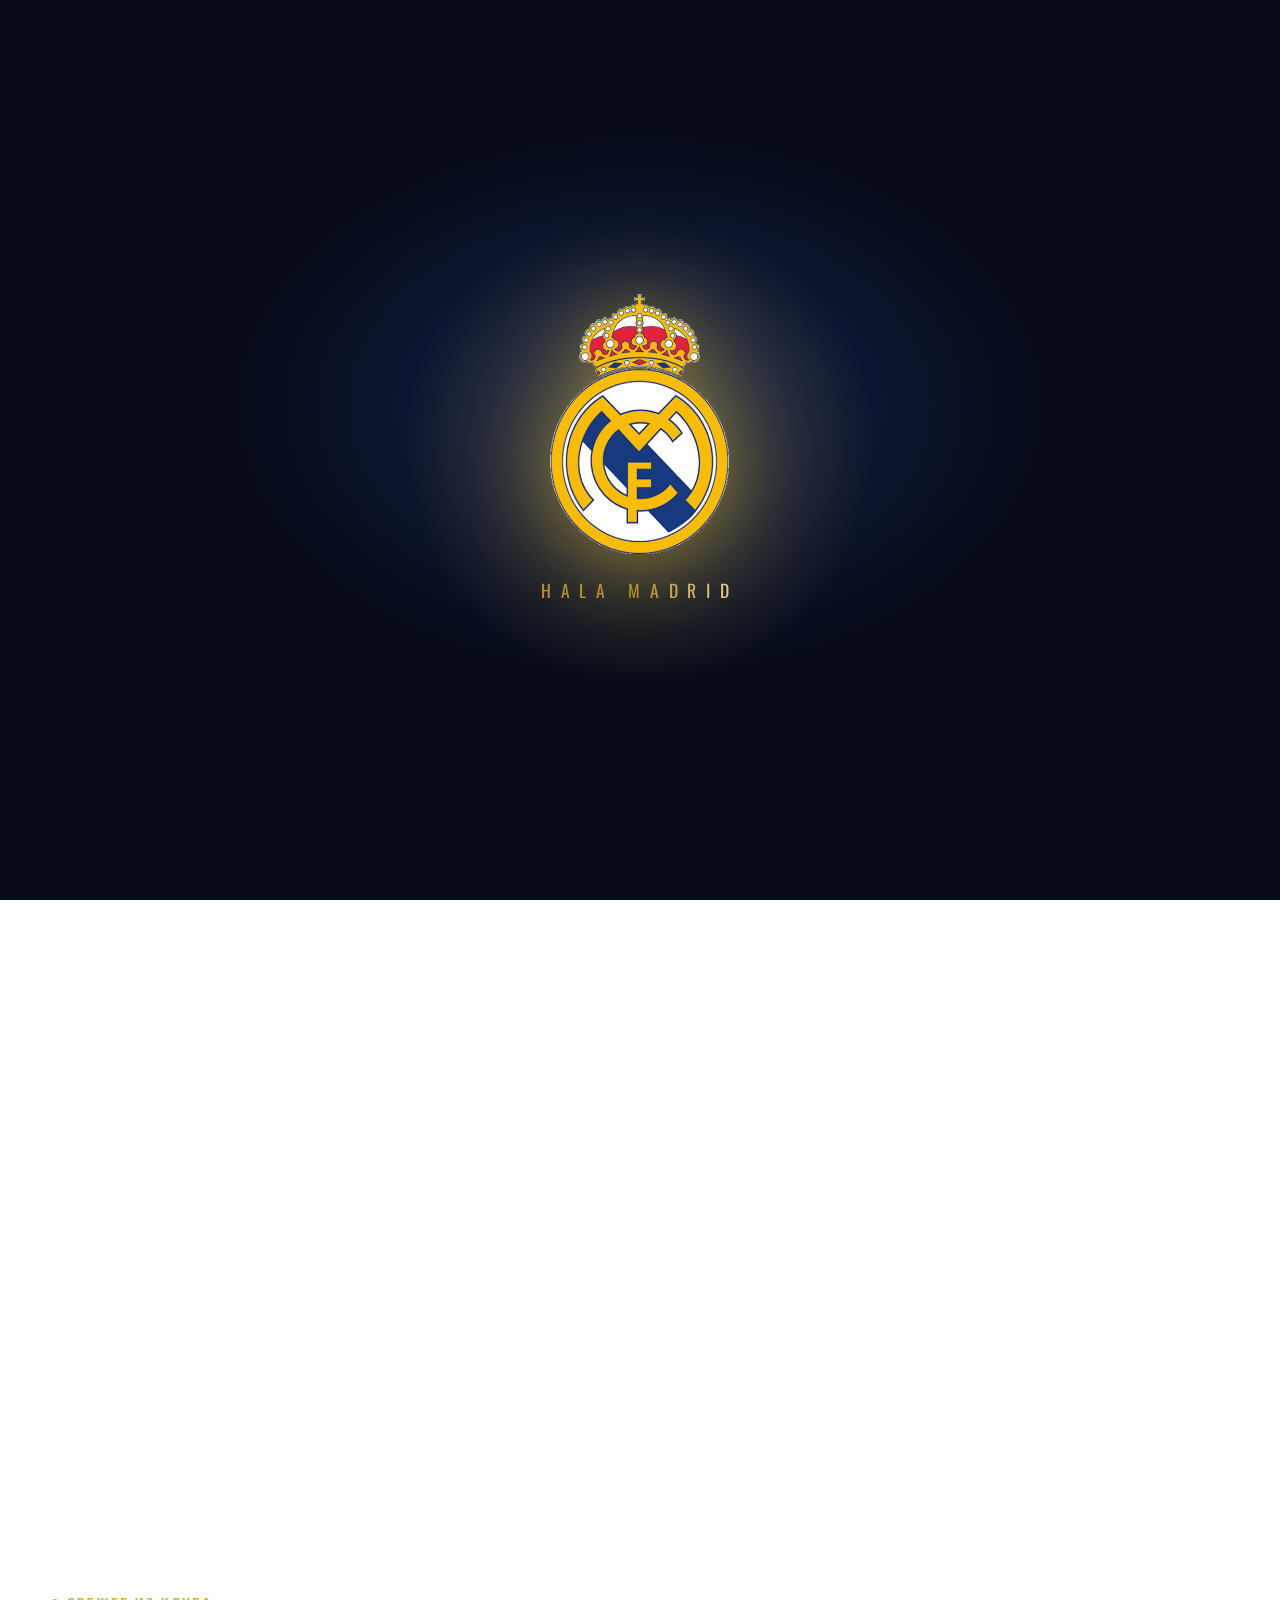
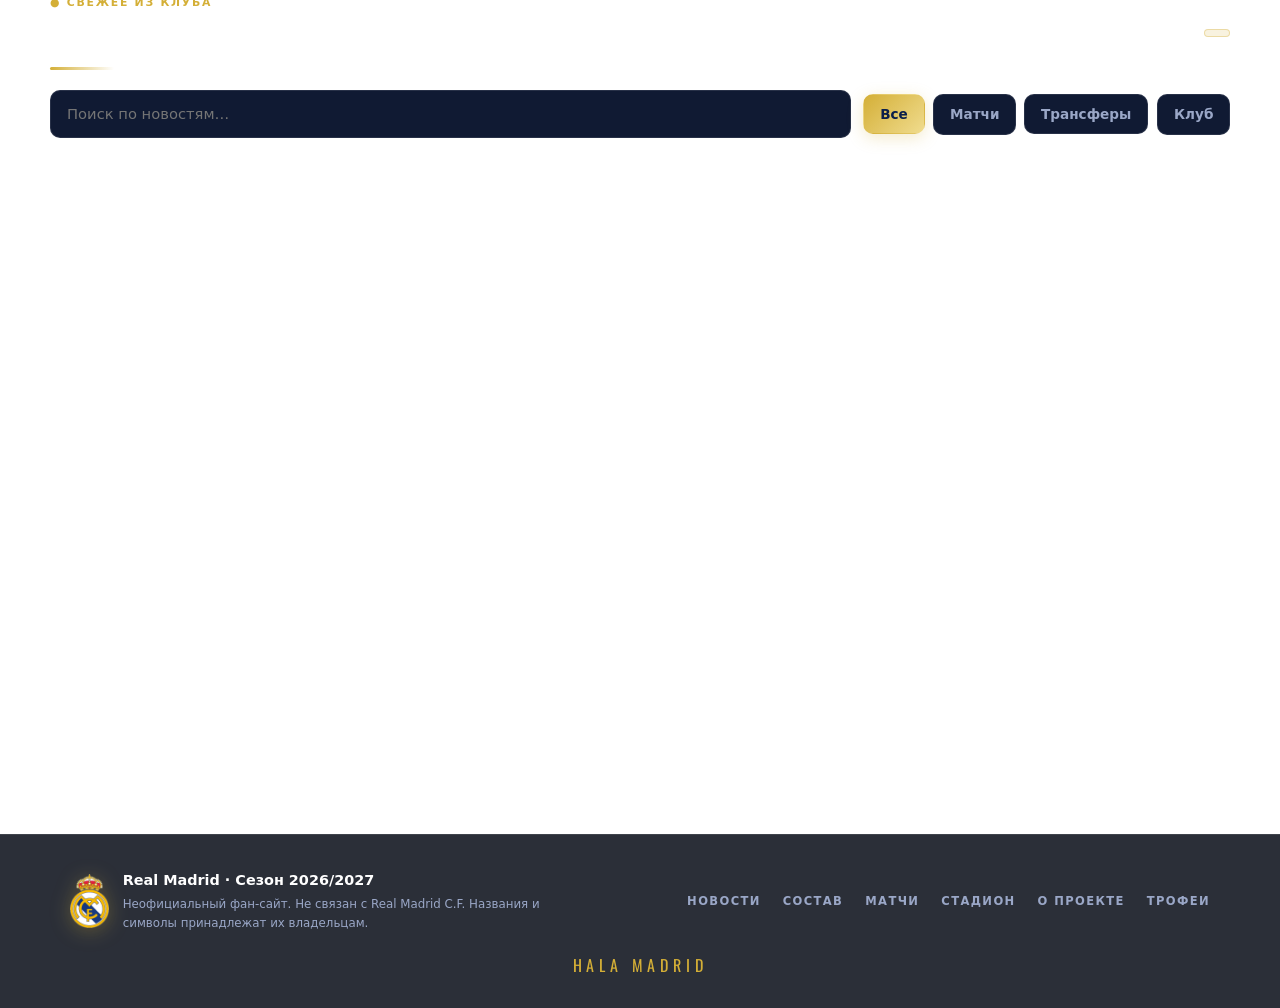
==== commit 20d1a333: "Update index.html" ====
--- a/index.html
+++ b/index.html
@@ -455,18 +455,6 @@
         <div id="chartArea" class="chart-area"></div>
         <p class="muted small" id="chartNote"></p>
       </div>
-
-      <div class="section-head"><h2>Победы в финалах Кубка чемпионов</h2></div>
-      <div class="toolbar">
-        <input id="finalSearch" class="search" type="search" placeholder="Поиск: год, соперник, город…" aria-label="Поиск по финалам">
-        <button id="sortBtn" class="btn-small" type="button">Сначала новые</button>
-      </div>
-      <div class="table-wrap reveal">
-        <table class="table">
-          <thead><tr><th>Год</th><th>Город</th><th>Соперник</th><th>Счёт</th></tr></thead>
-          <tbody id="finalsBody"></tbody>
-        </table>
-      </div>
     </section>
 
   </main>
--- a/style.css
+++ b/style.css
@@ -1925,3 +1925,82 @@
 #timeline li.tl-europe:hover { border-color: rgba(91,139,240,.6); }
 [data-theme="light"] .tl-b-europe, [data-theme="light"] #timeline li.tl-europe time { color: #2a4fb0; } [data-theme="light"] .tl-b-club { color: #7a5f0b; }
 @media (prefers-reduced-motion: reduce) { #timeline::before { transform: none; } #timeline li.flash { animation: none; } }
+
+/* ======== trophies polish ======== */
+.tr-cup { position: absolute; right: 16px; top: 14px; width: 54px; height: 54px; z-index: 2; transition: transform .5s var(--ease), filter .4s; filter: drop-shadow(0 4px 10px rgba(0,0,0,.35)); }
+.tr-cup svg, .fin-node svg { width: 100%; height: 100%; display: block; }
+.c-b { fill: url(#cupGold); stroke: #8c6d12; stroke-width: 1.5; stroke-linejoin: round; }
+.c-s { fill: #b88a1e; }
+.c-h { fill: none; stroke: #d4af37; stroke-width: 3.5; stroke-linecap: round; }
+.c-sh { fill: none; stroke: rgba(255,255,255,.75); stroke-width: 2.2; stroke-linecap: round; }
+.trophy:not(.main) .c-b { fill: url(#cupSilver); stroke: #6b7694; } .trophy:not(.main) .c-h { stroke: #aeb9d4; } .trophy:not(.main) .c-s { fill: #8c97b5; }
+.trophy:hover .tr-cup { transform: translateY(-4px) rotate(-6deg) scale(1.1); filter: drop-shadow(0 8px 16px rgba(212,175,55,.5)); }
+.trophy .tag { position: relative; z-index: 2; }
+.trophy.main { border-color: rgba(212,175,55,.55); background: linear-gradient(160deg, rgba(212,175,55,.14), var(--card) 60%); }
+.trophy.main::before { content: ""; position: absolute; inset: 0; pointer-events: none; background: linear-gradient(115deg, transparent 38%, rgba(255,240,180,.2) 50%, transparent 62%); transform: translateX(-120%); transition: transform .9s var(--ease); z-index: 1; }
+.trophy.main:hover::before { transform: translateX(120%); }
+
+.donut { display: grid; grid-template-columns: 200px 1fr; align-items: center; gap: 12px 32px; padding: 22px 28px; margin: 16px 0 0; position: relative; }
+.dn-svg { width: 200px; height: 200px; transform: rotate(-90deg); grid-row: 1 / span 1; }
+.dn-bg { fill: none; stroke: var(--border); stroke-width: 14; }
+.dn-seg { fill: none; stroke-width: 14; transition: stroke-dasharray 1.1s var(--ease), opacity .3s, stroke-width .3s; cursor: pointer; }
+.donut:has(.dn-li.off) .dn-seg { opacity: .35; } .dn-seg:hover { stroke-width: 17; }
+.dn-mid { position: absolute; left: 28px; top: 22px; width: 200px; height: 200px; display: flex; flex-direction: column; align-items: center; justify-content: center; pointer-events: none; }
+.dn-mid b { font-family: var(--display); font-size: 2.6rem; color: var(--gold); line-height: 1; }
+.dn-mid span { font-size: .68rem; letter-spacing: .08em; text-transform: uppercase; color: var(--muted); font-weight: 600; margin-top: 4px; }
+.dn-leg { display: grid; gap: 10px; }
+.dn-li { font: inherit; color: inherit; display: grid; grid-template-columns: 14px 1fr auto 52px; gap: 12px; align-items: center; padding: 12px 16px; border-radius: 14px; border: 1px solid var(--border); background: var(--card); cursor: pointer; text-align: left; transition: transform .25s var(--ease), border-color .25s, opacity .25s; }
+.dn-li:hover { transform: translateX(5px); border-color: var(--gold); }
+.dn-li.on { border-color: var(--gold); box-shadow: 0 0 18px var(--glow); } .dn-li.off { opacity: .45; }
+.dn-li i { width: 12px; height: 12px; border-radius: 50%; } .dn-li span { font-weight: 600; color: var(--heading); }
+.dn-li b { font-family: var(--display); color: var(--gold); font-size: 1.3rem; } .dn-li em { font-style: normal; color: var(--muted); font-size: .82rem; text-align: right; }
+@media (max-width: 640px) { .donut { grid-template-columns: 1fr; justify-items: center; } .dn-mid { left: 50%; margin-left: -100px; } .dn-leg { width: 100%; } }
+
+/* лента финалов */
+.fin-ribbon { display: flex; flex-wrap: nowrap; align-items: stretch; gap: 8px; overflow-x: auto; padding: 18px 6px 14px; scroll-snap-type: x proximity; scrollbar-width: thin; position: relative; }
+.fin-node { flex: 0 0 auto; display: flex; flex-direction: column; align-items: center; gap: 2px; padding: 10px 12px 8px; min-width: 64px; scroll-snap-align: center; border-radius: 14px; }
+.fin-node svg { width: 34px; height: 34px; filter: grayscale(.9) brightness(.8); transition: filter .3s, transform .4s var(--ease); }
+.fin-node b { font-family: var(--display); font-size: .95rem; letter-spacing: .02em; } .fin-node small { font-size: .68rem; color: var(--muted); font-weight: 600; }
+.fin-node:hover svg { filter: none; transform: translateY(-3px); }
+.fin-node.active { transform: translateY(-4px); } .fin-node.active svg { filter: drop-shadow(0 4px 10px rgba(212,175,55,.6)); transform: scale(1.18); } .fin-node.active small { color: #0b1f4b; }
+.fin-run { display: flex; gap: 8px; align-items: stretch; position: relative; padding-top: 22px; border-top: 2px solid var(--gold); border-radius: 2px; margin-top: -4px; }
+.fin-rl { position: absolute; top: 3px; left: 0; right: 0; text-align: center; font-size: .66rem; letter-spacing: .08em; text-transform: uppercase; color: var(--gold); font-weight: 700; }
+.fin-gap { flex: 0 0 auto; align-self: center; display: flex; flex-direction: column; align-items: center; padding: 0 14px; min-width: 70px; color: var(--muted); font-size: .72rem; position: relative; }
+.fin-gap::before { content: ""; width: 100%; border-top: 2px dashed var(--border); margin-bottom: 6px; }
+.fin-gap b { font-family: var(--display); font-size: 1.2rem; color: var(--heading); }
+.yi-prog { display: flex; align-items: center; gap: 12px; margin-top: 12px; font-size: .78rem; color: var(--muted); }
+.yi-prog i { flex: 1; max-width: 320px; height: 6px; border-radius: 999px; background: var(--card); border: 1px solid var(--border); overflow: hidden; display: block; }
+.yi-prog u { display: block; height: 100%; width: 0; border-radius: 999px; background: linear-gradient(90deg, #8c6d12, var(--gold), var(--gold-soft)); text-decoration: none; animation: yiIn 1s var(--ease) .1s forwards; }
+@keyframes yiIn { to { width: var(--p); } }
+@media (prefers-reduced-motion: reduce) { .dn-seg, .tr-cup, .fin-node svg { transition: none; } .yi-prog u { animation: none; width: var(--p); } }
+
+/* ======== about polish ======== */
+.ab-note { margin: 8px 0 0; }
+.flow-step { cursor: pointer; transition: transform .35s var(--ease), border-color .35s, box-shadow .35s, background .35s; }
+.flow-step:hover { transform: translateY(-3px); }
+.flow-step.lit { border-color: var(--gold); box-shadow: 0 0 24px var(--glow); background: linear-gradient(160deg, rgba(212,175,55,.14), var(--card)); transform: translateY(-4px); }
+.flow-step.done { border-color: color-mix(in srgb, var(--gold) 45%, var(--border)); }
+.flow-step.lit b { animation: stepPop .5s var(--ease); } @keyframes stepPop { 40% { transform: scale(1.35); } }
+.flow-arrow.lit { background: linear-gradient(90deg, var(--gold), var(--gold-soft)); }
+.flow-detail { margin-top: 16px; display: flex; flex-wrap: wrap; gap: 12px 24px; align-items: center; justify-content: space-between; }
+.flow-detail p { margin: 0; flex: 1 1 320px; color: var(--text); }
+.fd-chips { display: flex; gap: 8px; flex-wrap: wrap; } .fd-chips code, .fl-row code { font-family: ui-monospace, Menlo, Consolas, monospace; font-size: .82rem; color: var(--gold-soft); padding: 4px 10px; border-radius: 8px; border: 1px solid var(--border); background: var(--card); }
+.about-cards .panel { position: relative; overflow: hidden; }
+.about-cards .panel::before { content: ""; position: absolute; inset: 0; pointer-events: none; opacity: 0; transition: opacity .3s; background: radial-gradient(260px circle at var(--mx, 50%) var(--my, 50%), rgba(212,175,55,.18), transparent 70%); }
+.about-cards .panel:hover::before { opacity: 1; }
+.ab-ico { transition: transform .4s var(--ease); } .about-cards .panel:hover .ab-ico { transform: rotate(-8deg) scale(1.12); }
+.feat-grid li.ft { display: flex; align-items: center; gap: 12px; padding: 12px 14px; transition: transform .25s var(--ease), border-color .25s; }
+.feat-grid li.ft::before { display: none; }
+.ft-ic { flex: 0 0 34px; height: 34px; border-radius: 10px; display: grid; place-items: center; background: linear-gradient(135deg, rgba(212,175,55,.28), rgba(27,58,138,.35)); font-size: 1rem; }
+.ft-tx { flex: 1; } .ft-go { color: var(--gold); transition: transform .25s var(--ease); font-style: normal; }
+.feat-grid li.lnk { cursor: pointer; } .feat-grid li.lnk:hover { transform: translateX(4px); border-color: var(--gold); } .feat-grid li.lnk:hover .ft-go { transform: translateX(5px); }
+.flist { list-style: none; margin: 0; padding: 0; display: grid; gap: 6px; }
+.fl-row { width: 100%; font: inherit; color: inherit; display: grid; grid-template-columns: 112px 1fr 18px; gap: 12px; align-items: center; text-align: left; padding: 9px 12px; border-radius: 12px; border: 1px solid var(--border); background: var(--card); cursor: pointer; transition: border-color .25s, transform .25s var(--ease); }
+.fl-row:hover { border-color: var(--gold); transform: translateX(3px); } .fl-row code { padding: 2px 8px; justify-self: start; } .fl-d { color: var(--muted); font-size: .88rem; } .fl-row i { font-style: normal; color: var(--gold); text-align: center; }
+.fl-more { margin: 0; max-height: 0; overflow: hidden; opacity: 0; padding: 0 14px; font-size: .88rem; color: var(--text); transition: max-height .35s var(--ease), opacity .3s, padding .3s; }
+.flist li.open .fl-more { max-height: 90px; opacity: 1; padding: 8px 14px 4px; }
+.flist li.open .fl-row { border-color: var(--gold); }
+.hk-tip { margin: 0 0 10px; } .keys dt.hk { transition: transform .15s, filter .2s; } .keys dt.btn-k { cursor: pointer; }
+.keys dt.hk.press { transform: translateY(2px) scale(.94); filter: drop-shadow(0 0 10px var(--gold)); } .keys dt.hk.press kbd { background: var(--gold); color: #0b1f4b; border-color: var(--gold); }
+@media (max-width: 860px) { .fl-row { grid-template-columns: 1fr 18px; } .fl-d { grid-column: 1; } .fl-row i { grid-row: 1; grid-column: 2; } }
+@media (prefers-reduced-motion: reduce) { .flow-step.lit b { animation: none; } .fl-more { transition: none; } }
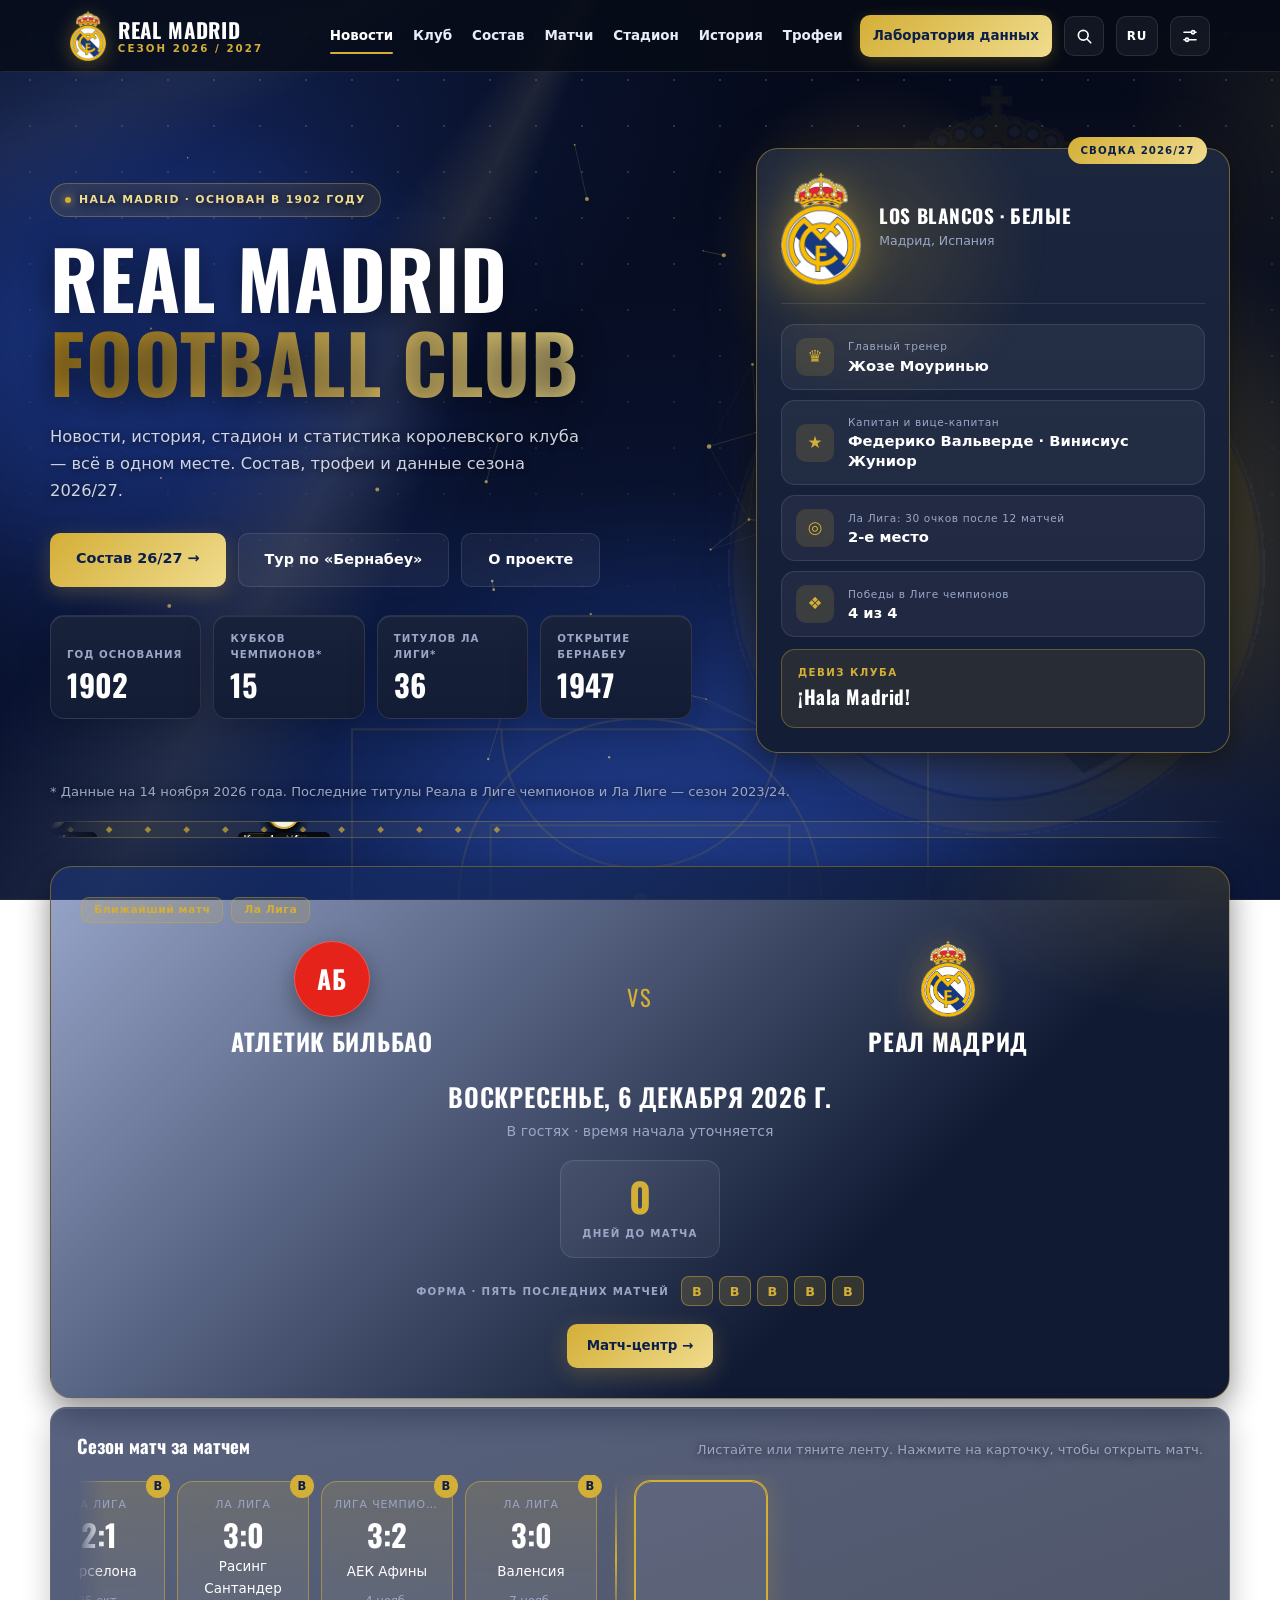
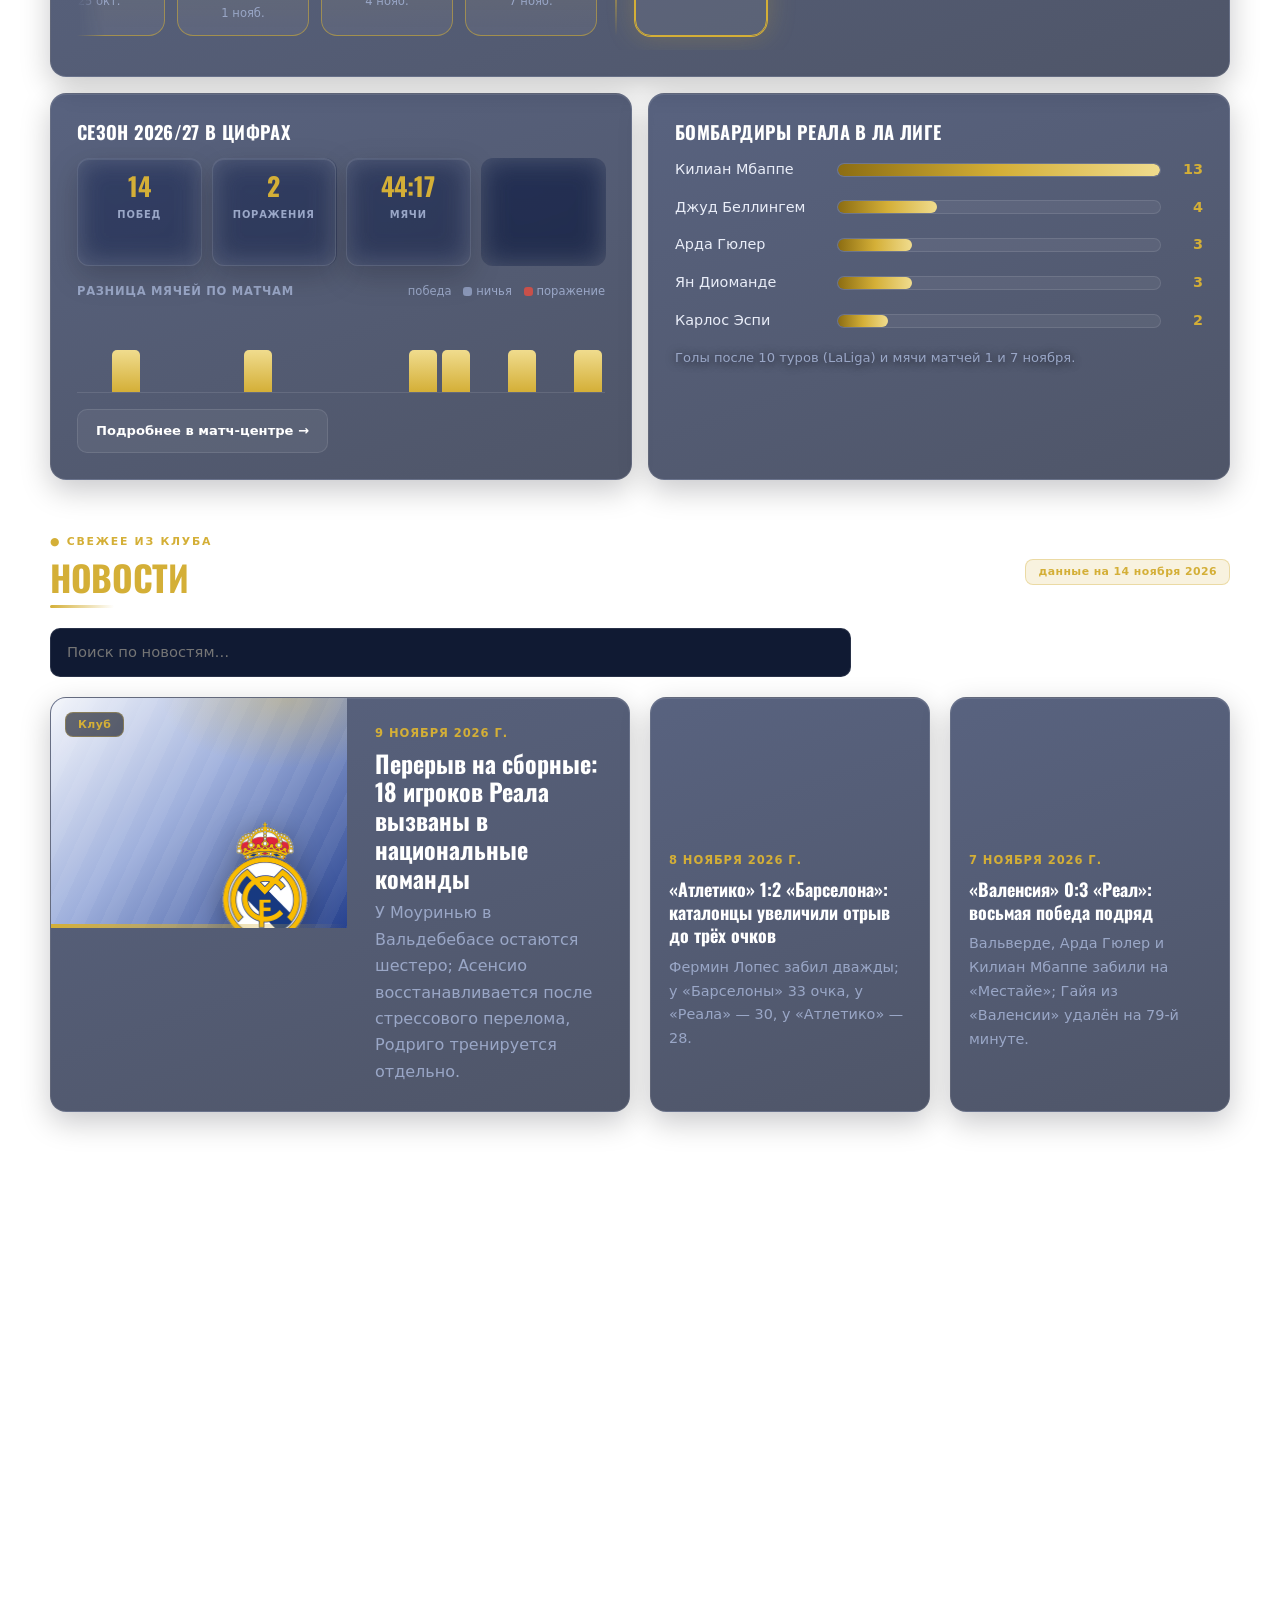
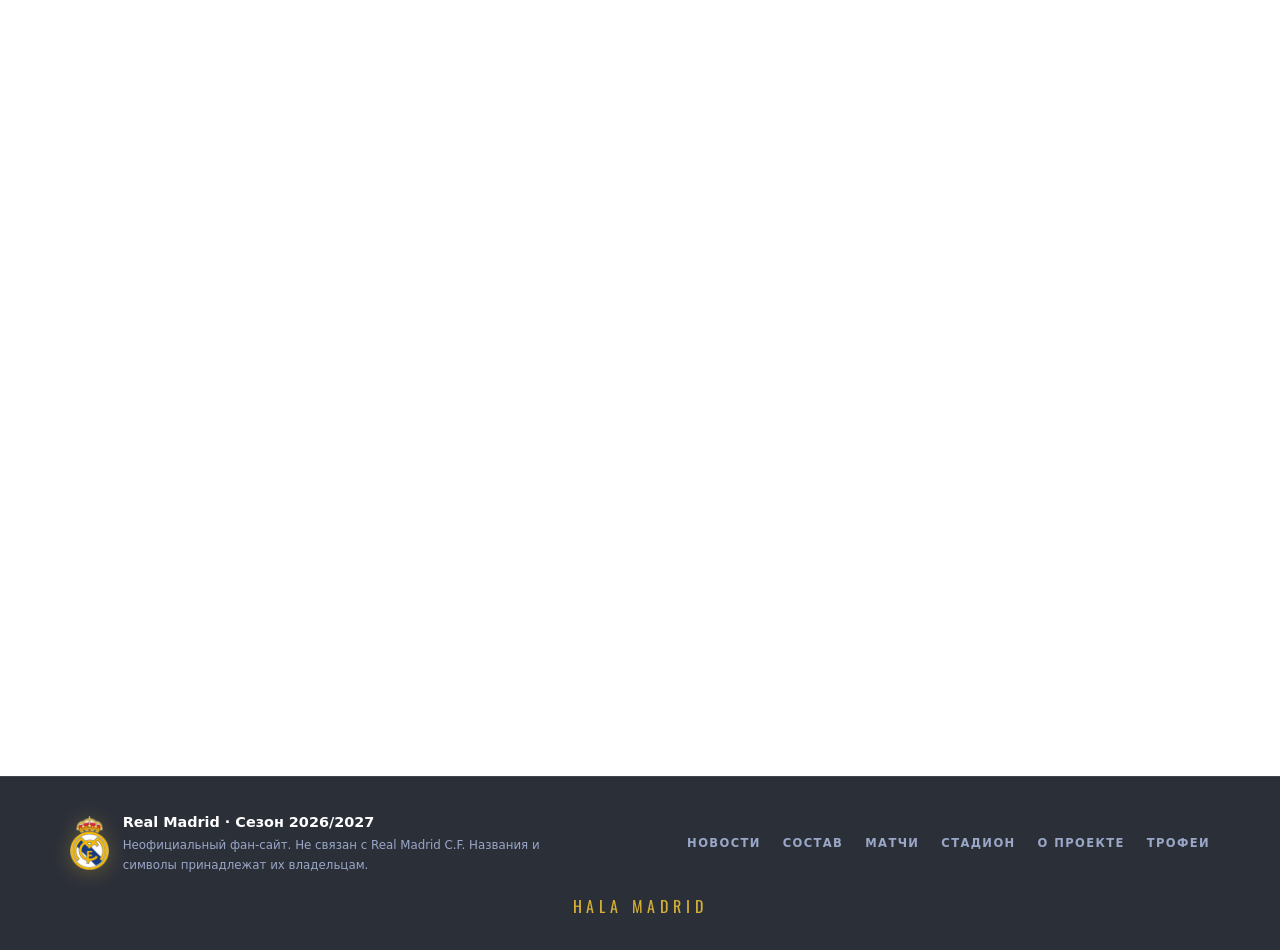
==== commit d75cfdb7: "Update index.html" ====
--- a/index.html
+++ b/index.html
@@ -205,11 +205,13 @@
         <button class="tab active" data-tab="cal" type="button">Календарь</button>
         <button class="tab" data-tab="res" type="button">Результаты</button>
         <button class="tab" data-tab="table" type="button">Таблица Ла Лиги</button>
+        <button class="tab" data-tab="sched" type="button">Расписание</button>
         <button class="tab" data-tab="season" type="button">Сезон в цифрах</button>
       </div>
       <div id="mcCal" class="mc-pane"></div>
       <div id="mcRes" class="mc-pane" hidden></div>
       <div id="mcTable" class="mc-pane" hidden></div>
+      <div id="mcSched" class="mc-pane" hidden></div>
       <div id="mcSeason" class="mc-pane" hidden></div>
     </section>
 
--- a/style.css
+++ b/style.css
@@ -2004,3 +2004,90 @@
 .keys dt.hk.press { transform: translateY(2px) scale(.94); filter: drop-shadow(0 0 10px var(--gold)); } .keys dt.hk.press kbd { background: var(--gold); color: #0b1f4b; border-color: var(--gold); }
 @media (max-width: 860px) { .fl-row { grid-template-columns: 1fr 18px; } .fl-d { grid-column: 1; } .fl-row i { grid-row: 1; grid-column: 2; } }
 @media (prefers-reduced-motion: reduce) { .flow-step.lit b { animation: none; } .fl-more { transition: none; } }
+
+/* ======== lab polish ======== */
+.fifa-card { --pc: #d4af37; --rx: 0deg; --ry: 0deg; --sx: 50%; position: relative; overflow: hidden; transform: perspective(900px) rotateX(var(--rx)) rotateY(var(--ry)); transition: transform .3s var(--ease), border-color .4s, background .4s;
+  border-color: color-mix(in srgb, var(--pc) 55%, transparent); background: radial-gradient(110% 80% at 15% 0%, color-mix(in srgb, var(--pc) 30%, transparent), transparent 65%), linear-gradient(135deg, rgba(27,58,138,.4), var(--card)); }
+.fifa-card > * { position: relative; z-index: 1; }
+.fifa-card .fc-ghost { position: absolute; z-index: 0; right: 18px; top: -26px; font-family: var(--display); font-size: 12rem; line-height: 1; color: color-mix(in srgb, var(--pc) 14%, transparent); pointer-events: none; transition: color .4s; }
+.fifa-card .fc-shine { position: absolute; inset: 0; z-index: 2; pointer-events: none; background: radial-gradient(320px circle at var(--sx) 20%, rgba(255,255,255,.1), transparent 60%); opacity: 0; transition: opacity .3s; }
+.fifa-card:hover .fc-shine { opacity: 1; }
+.fifa-card .pc-photo { border-color: color-mix(in srgb, var(--pc) 70%, transparent); box-shadow: 0 0 30px color-mix(in srgb, var(--pc) 40%, transparent); }
+.fifa-card .pc-num { color: var(--pc); }
+.fifa-card .pc-top .tag { background: color-mix(in srgb, var(--pc) 22%, transparent); border-color: var(--pc); color: var(--pc); }
+.fifa-card .pc-facts > div { border-left: 3px solid var(--pc); }
+.fifa-card.swap .pc-photo { animation: fcIn .6s var(--ease) both; } .fifa-card.swap .pc-top, .fifa-card.swap .pc-facts > div { animation: fcSlide .5s var(--ease) both; }
+.fifa-card.swap .pc-facts > div:nth-child(2) { animation-delay: .05s; } .fifa-card.swap .pc-facts > div:nth-child(3) { animation-delay: .1s; } .fifa-card.swap .pc-facts > div:nth-child(4) { animation-delay: .15s; } .fifa-card.swap .pc-facts > div:nth-child(5) { animation-delay: .2s; }
+@keyframes fcIn { from { opacity: 0; transform: scale(.9) rotate(-3deg); } } @keyframes fcSlide { from { opacity: 0; transform: translateX(18px); } }
+.stat-tile b { font-variant-numeric: tabular-nums; }
+.ch-tip { position: absolute; z-index: 5; transform: translate(-50%, -100%); padding: 6px 12px; border-radius: 10px; background: var(--bg-2, #0a1537); border: 1px solid var(--gold); color: var(--heading); font-size: .8rem; font-weight: 600; white-space: nowrap; pointer-events: none; box-shadow: 0 6px 20px rgba(0,0,0,.4); }
+.ch-tip[hidden] { display: none; }
+.chart-area.dim .vbar:not(.hot), .chart-area.dim .hbar:not(.hot) { opacity: .4; } .vbar, .hbar { transition: opacity .25s; }
+.vbar.hot i { filter: brightness(1.2); box-shadow: 0 0 28px var(--gold); } .hbar.hot .fill { filter: brightness(1.25); }
+.line-svg circle { transition: r .2s; cursor: pointer; } .line-svg circle.hot { r: 6; fill: var(--gold); }
+@media (max-width: 720px) { .fifa-card .fc-ghost { font-size: 8rem; } }
+@media (prefers-reduced-motion: reduce) { .fifa-card, .fifa-card.swap * { animation: none !important; transition: none; } }
+.ch-tip i { font-style: normal; color: var(--gold); }
+
+/* ======== mobile polish ======== */
+@media (max-width: 640px) {
+  .stat > span,
+  .hero-card > .hc-tag,
+  .hc-row > small,
+  .hc-motto > small,
+  .tk > span,
+  .nm-top > .tag,
+  .cd > span,
+  .nm-form > small,
+  .rb-card > small,
+  .hw-tiles span,
+  .gd > em,
+  .section-head > .tag,
+  .card-img > .tag,
+  .fact > span,
+  .era-axis > span,
+  .era-bar > em,
+  .month-grid > .wd,
+  .cal-day > i,
+  .cal-day > em,
+  .mr-date > span,
+  .mr-date > small,
+  .mr-main > .mr-comp,
+  .lg-team > .tb-s,
+  .st-kpis span,
+  .bd-list > h4,
+  .hx-kpis span,
+  .hx-axis > .hx-tick,
+  .hx-dot > em,
+  .hx-era > span,
+  .trophy > .tag,
+  .dn-mid > span,
+  .fin-rl > b,
+  .fin-rl > span,
+  .chip > small,
+  .pc-top > .tag,
+  .pc-facts dt,
+  .flabels > span { font-size: max(11.5px, .72rem) !important; }
+  .tk > span { font-size: 10.5px !important; }
+  /* больше области нажатия у точек шкалы времени и чипов */
+  .hx-dot::before { content: ""; position: absolute; inset: -12px; border-radius: 50%; }
+  .fin-node { min-width: 70px; padding: 12px 12px 10px; }
+  .chip, .tab, .btn-small, .seg button, .seg-btn { min-height: 40px; }
+  .nav-cta, .btn { min-height: 44px; }
+  .fav-btn { min-width: 40px; min-height: 40px; display: inline-grid; place-items: center; }
+  .res-badge { min-width: 28px; min-height: 28px; }
+  /* карусель трофеев и лента финалов: плавная прокрутка пальцем */
+  #trophyGrid.carousel, .fin-ribbon, .tabs, .chips { -webkit-overflow-scrolling: touch; overscroll-behavior-x: contain; }
+  .fin-ribbon { scroll-padding: 0 16px; }
+  /* шкала времени истории не должна слипаться: прокручиваемая лента */
+  .hx-scroll { overflow-x: auto; overscroll-behavior-x: contain; padding: 36px 0 0; margin-top: -36px; scrollbar-width: none; }
+  .hx-scroll::-webkit-scrollbar { display: none; }
+  .hx-scroll > .hx-axis { min-width: 600px; margin-right: 24px; }
+  .ch-tip { max-width: 70vw; white-space: normal; }
+}
+@media (hover: none) {
+  .trophy:hover .tr-cup, .about-cards .panel:hover .ab-ico, .flow-step:hover, .feat-grid li.lnk:hover, .fl-row:hover, .dn-li:hover { transform: none; }
+  .fifa-card { transform: none !important; }
+}
+
+@media (max-width: 640px) { .cd span, .nm-cd span, [class*="cd"] > div > span { font-size: 11.5px !important; } }
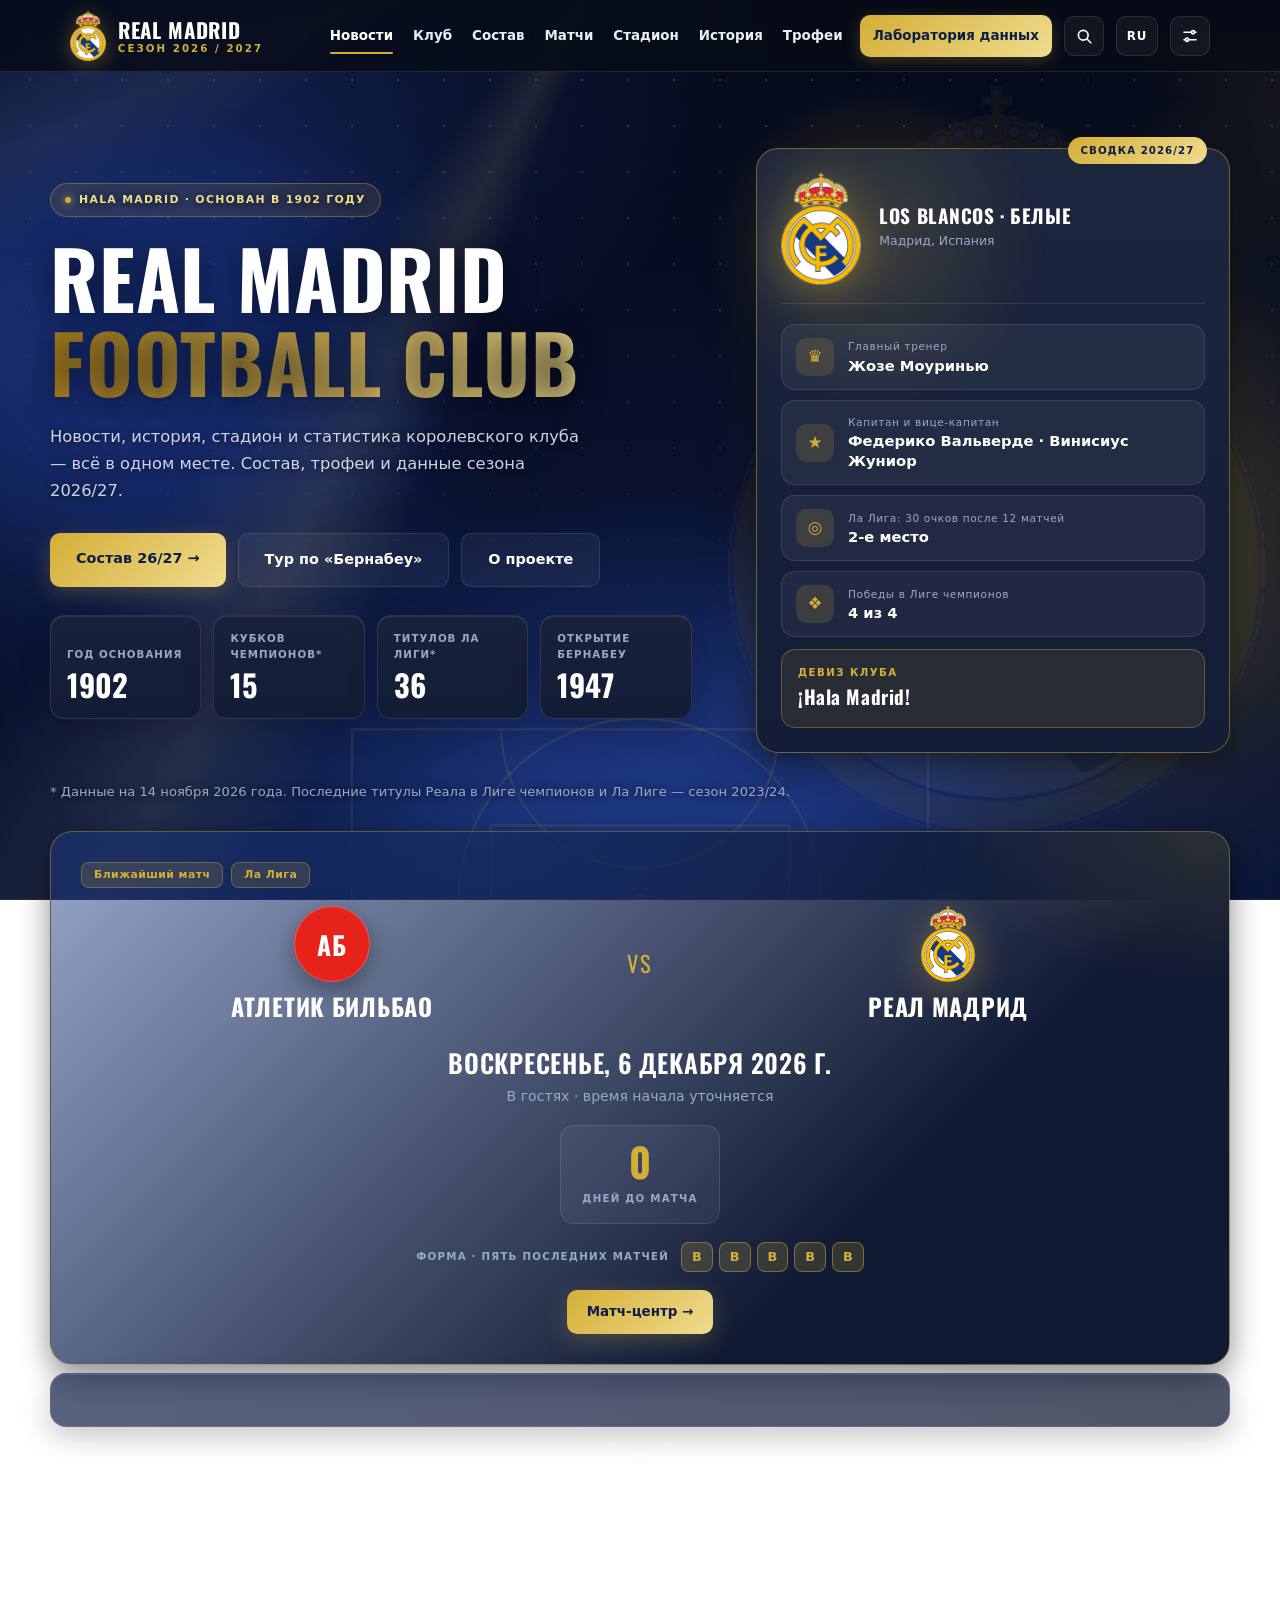
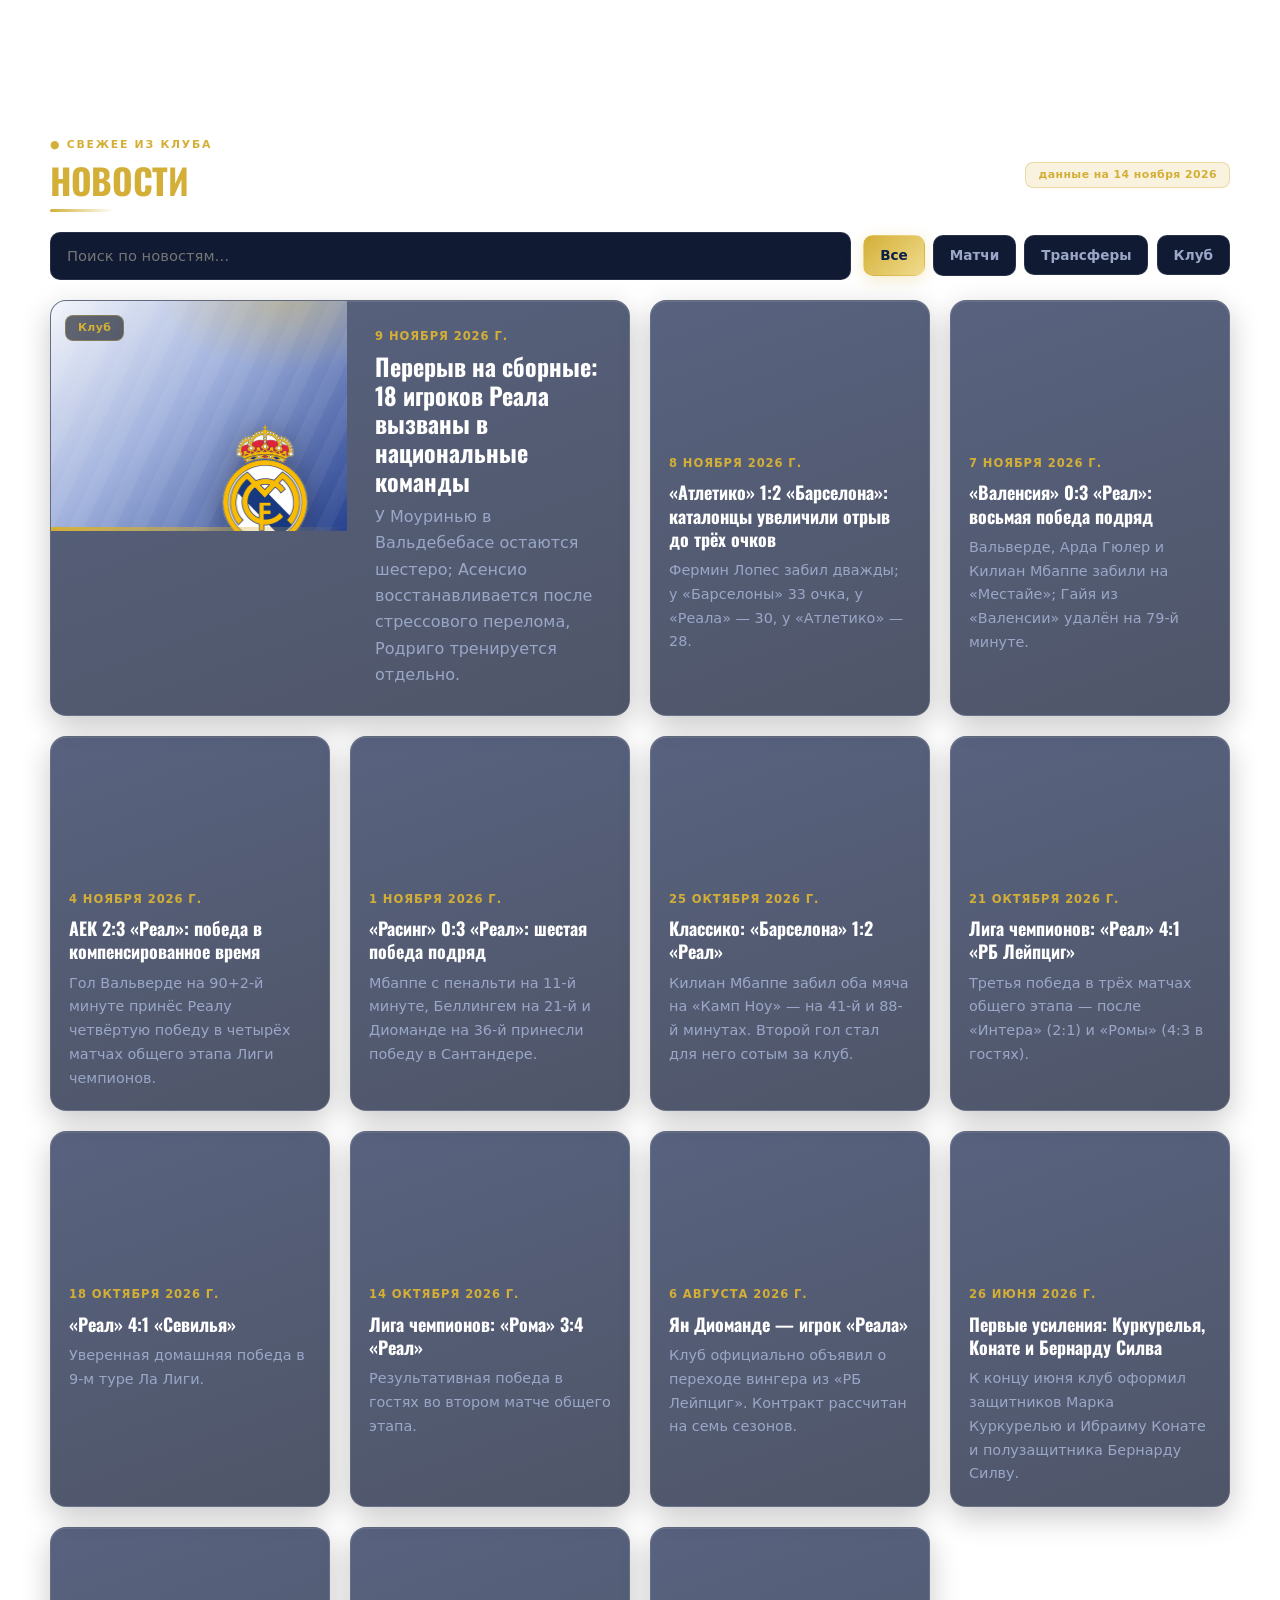
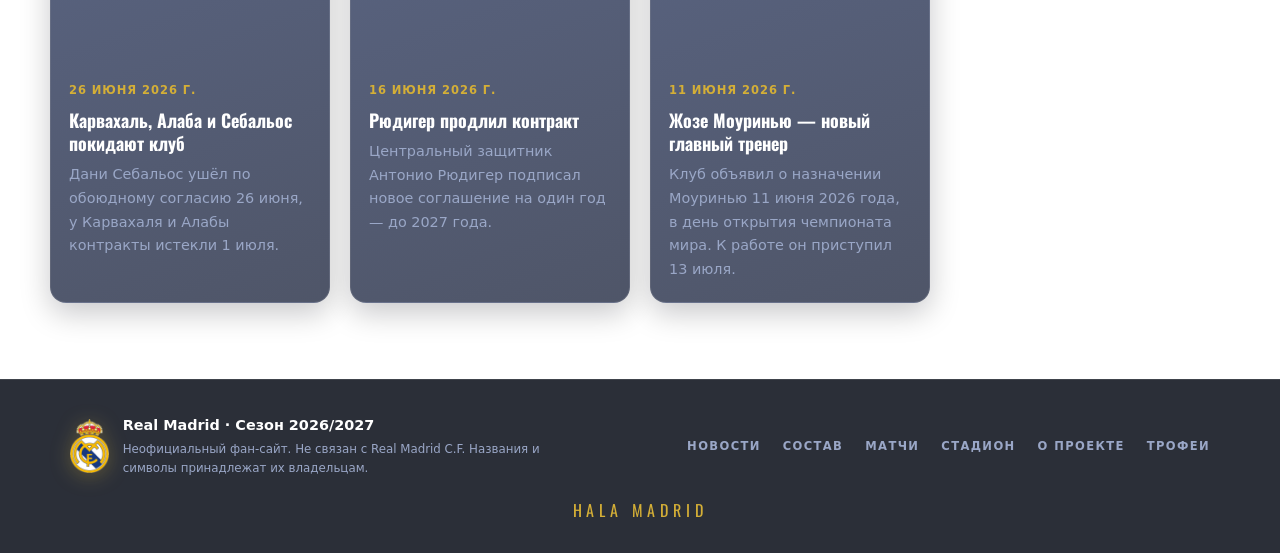
==== commit 819d69eb: "Update index.html" ====
--- a/index.html
+++ b/index.html
@@ -126,7 +126,6 @@
       </div>
       <p class="muted small" id="statsNote"></p>
 
-      <div class="ticker" id="ticker" aria-label="Лента клуба"></div>
 
       <div class="next-match reveal" id="nextHome"><div class="sk sk-wide" aria-hidden="true"></div></div>
       <div class="panel ribbon reveal" id="seasonRibbon"></div>
@@ -202,16 +201,14 @@
       <div class="next-match" id="nextFull"></div>
 
       <div class="tabs mc-tabs" id="mcTabs" role="tablist">
-        <button class="tab active" data-tab="cal" type="button">Календарь</button>
+        <button class="tab active" data-tab="sched" type="button">Расписание</button>
         <button class="tab" data-tab="res" type="button">Результаты</button>
         <button class="tab" data-tab="table" type="button">Таблица Ла Лиги</button>
-        <button class="tab" data-tab="sched" type="button">Расписание</button>
         <button class="tab" data-tab="season" type="button">Сезон в цифрах</button>
       </div>
-      <div id="mcCal" class="mc-pane"></div>
       <div id="mcRes" class="mc-pane" hidden></div>
       <div id="mcTable" class="mc-pane" hidden></div>
-      <div id="mcSched" class="mc-pane" hidden></div>
+      <div id="mcSched" class="mc-pane"></div>
       <div id="mcSeason" class="mc-pane" hidden></div>
     </section>
 
--- a/style.css
+++ b/style.css
@@ -2091,3 +2091,13 @@
 }
 
 @media (max-width: 640px) { .cd span, .nm-cd span, [class*="cd"] > div > span { font-size: 11.5px !important; } }
+
+/* ======== schedule ======== */
+.sc-month { margin: 26px 0 10px; font-size: 1.05rem; text-transform: capitalize; color: var(--gold); display: flex; align-items: center; gap: 12px; }
+.sc-month::after { content: ""; flex: 1; height: 1px; background: linear-gradient(90deg, var(--border), transparent); }
+.sc-list .mrow { margin-bottom: 8px; }
+.sc-next { border-style: dashed; }
+.sc-list .mr-score { font-family: var(--display); font-size: 1.15rem; color: var(--heading); min-width: 44px; text-align: center; }
+.sc-today { display: flex; align-items: center; gap: 12px; margin: 18px 0 8px; color: var(--gold); font-size: .78rem; font-weight: 700; letter-spacing: .1em; text-transform: uppercase; }
+.sc-today i { flex: 1; height: 2px; background: linear-gradient(90deg, transparent, var(--gold)); } .sc-today i:last-child { background: linear-gradient(90deg, var(--gold), transparent); }
+.sc-today b { color: var(--heading); }
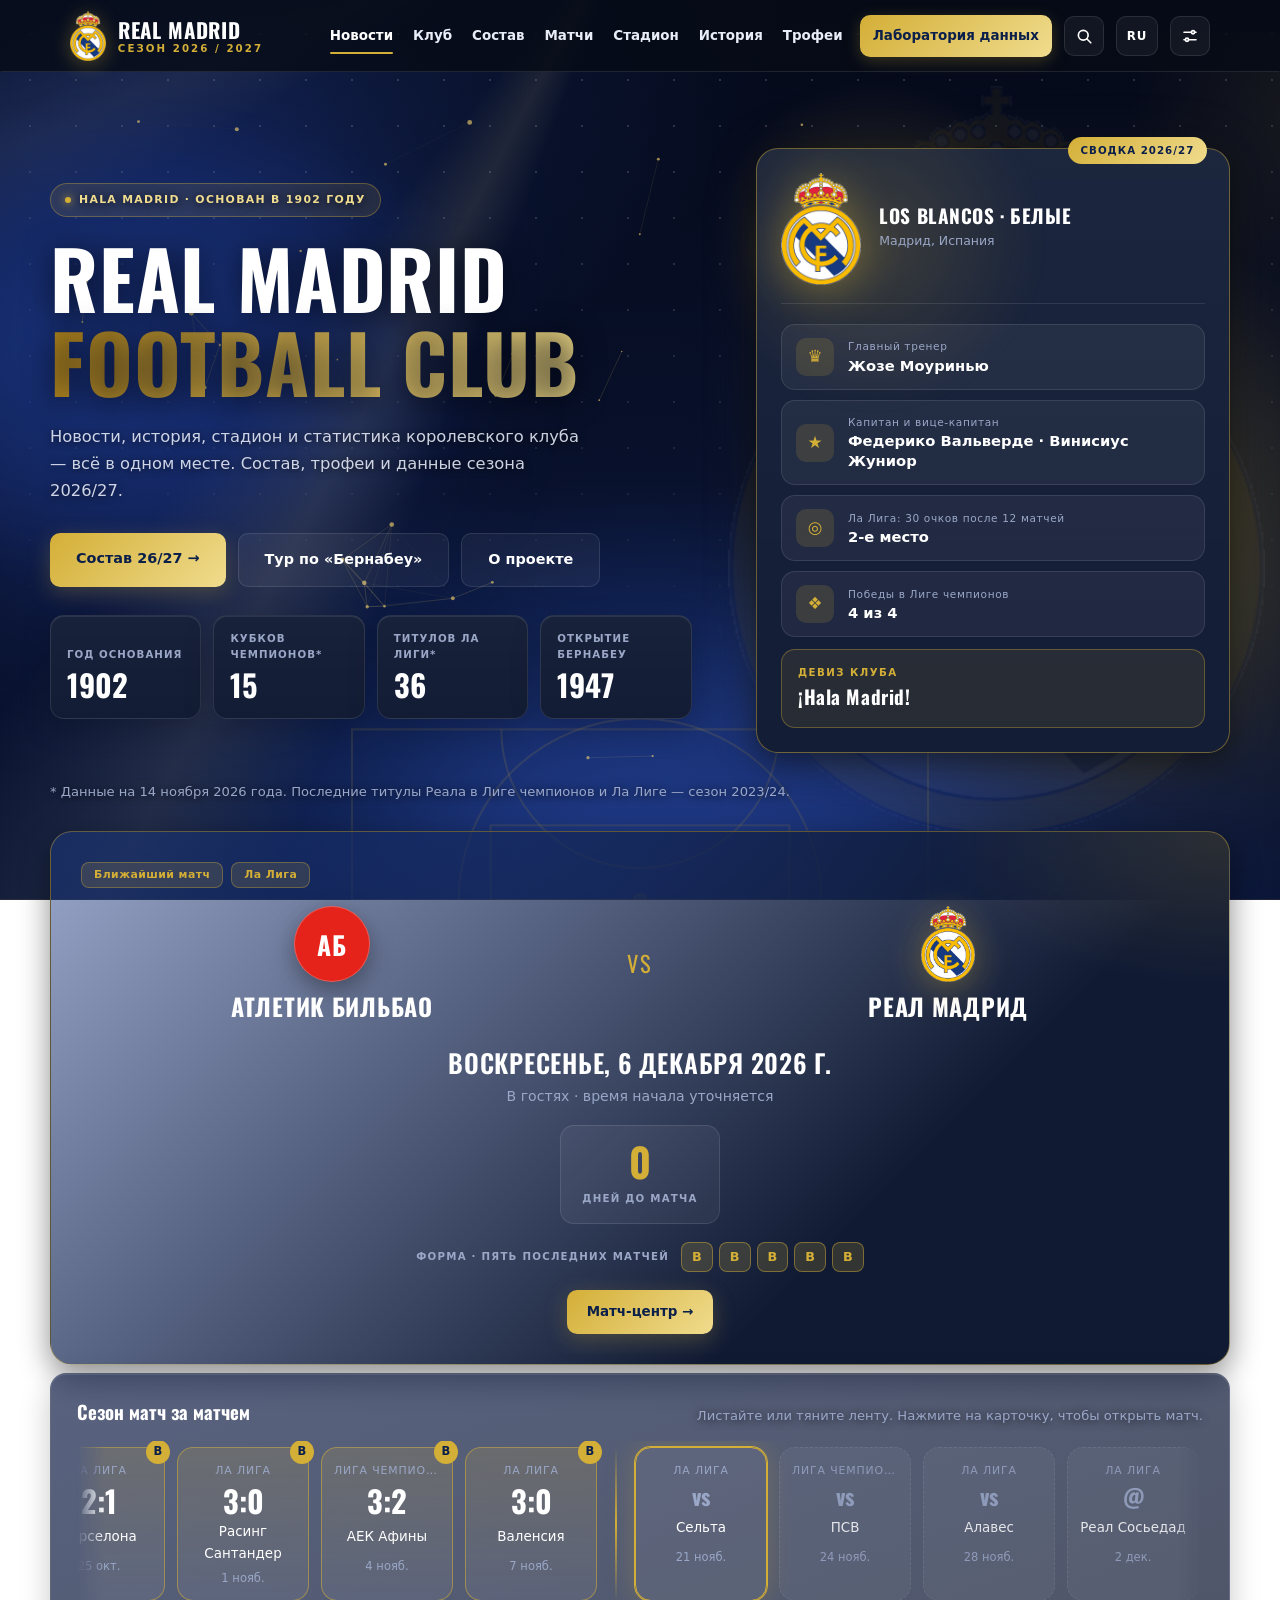
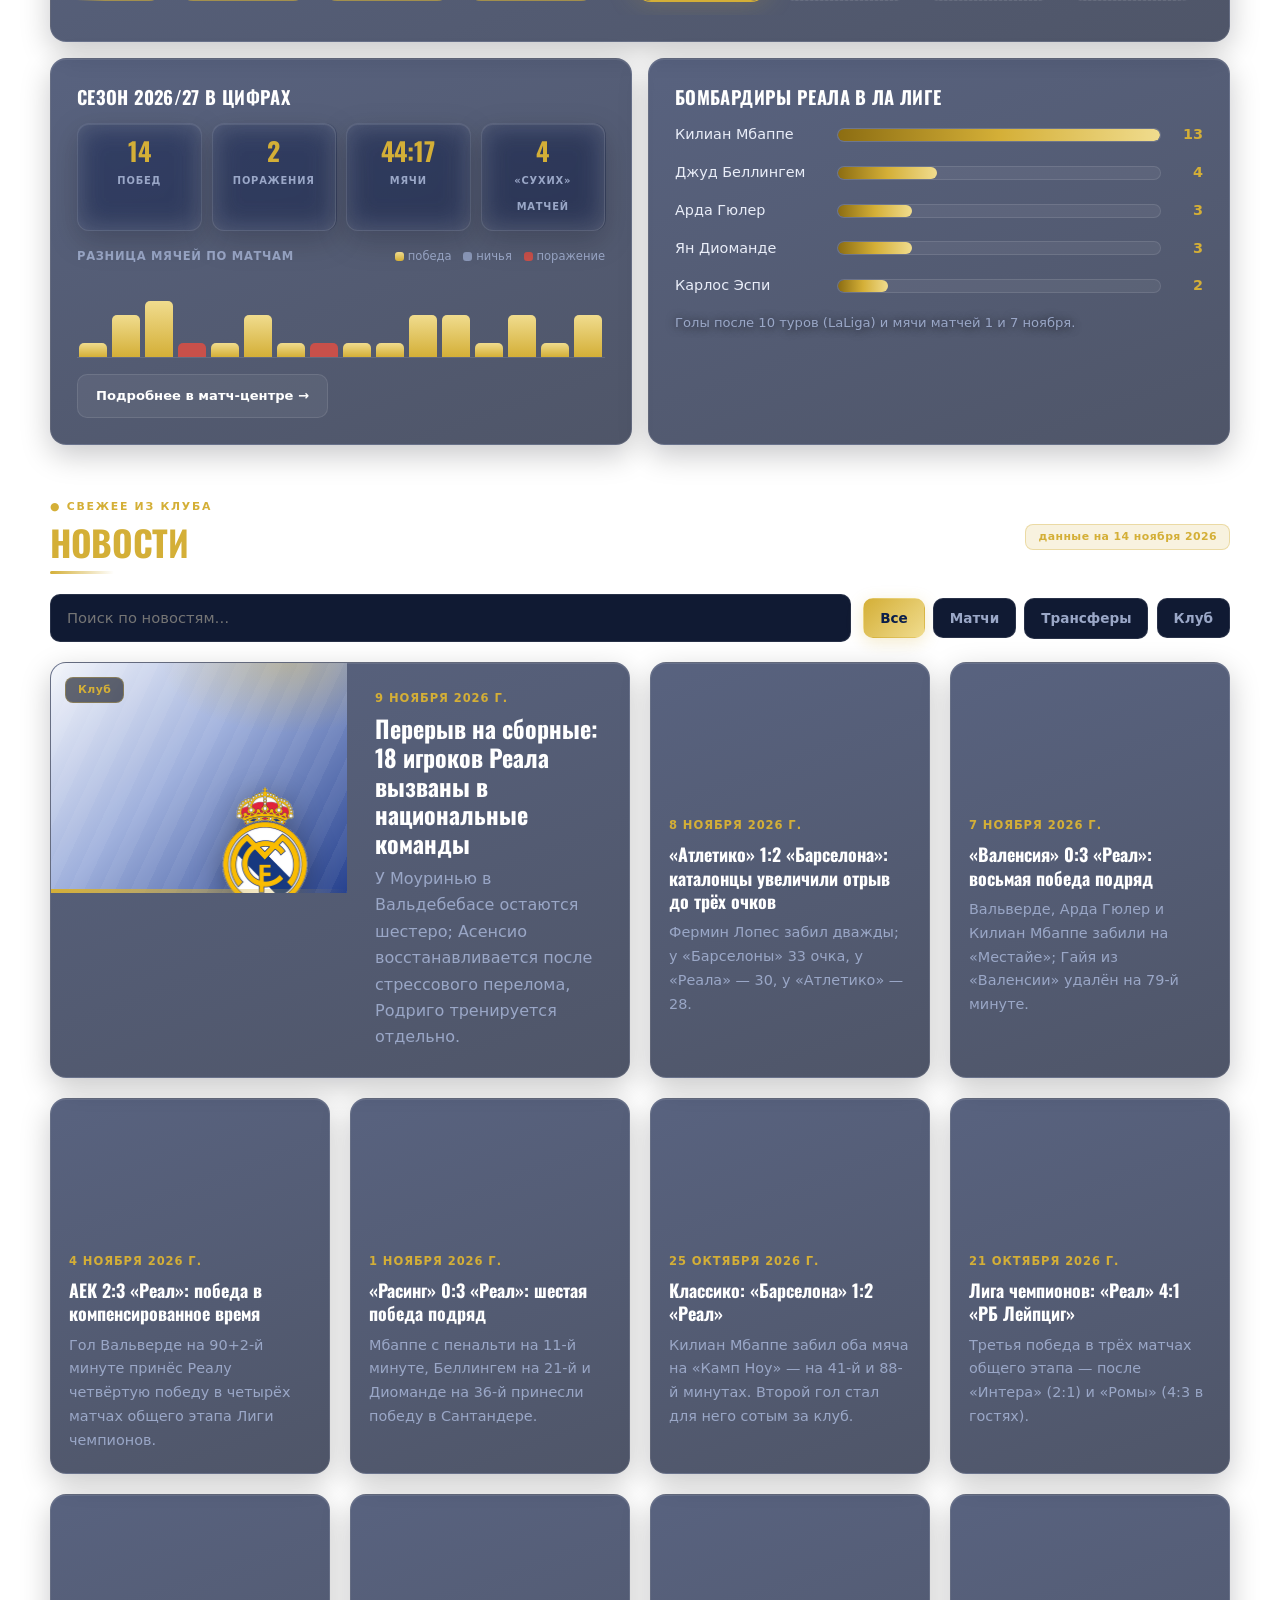
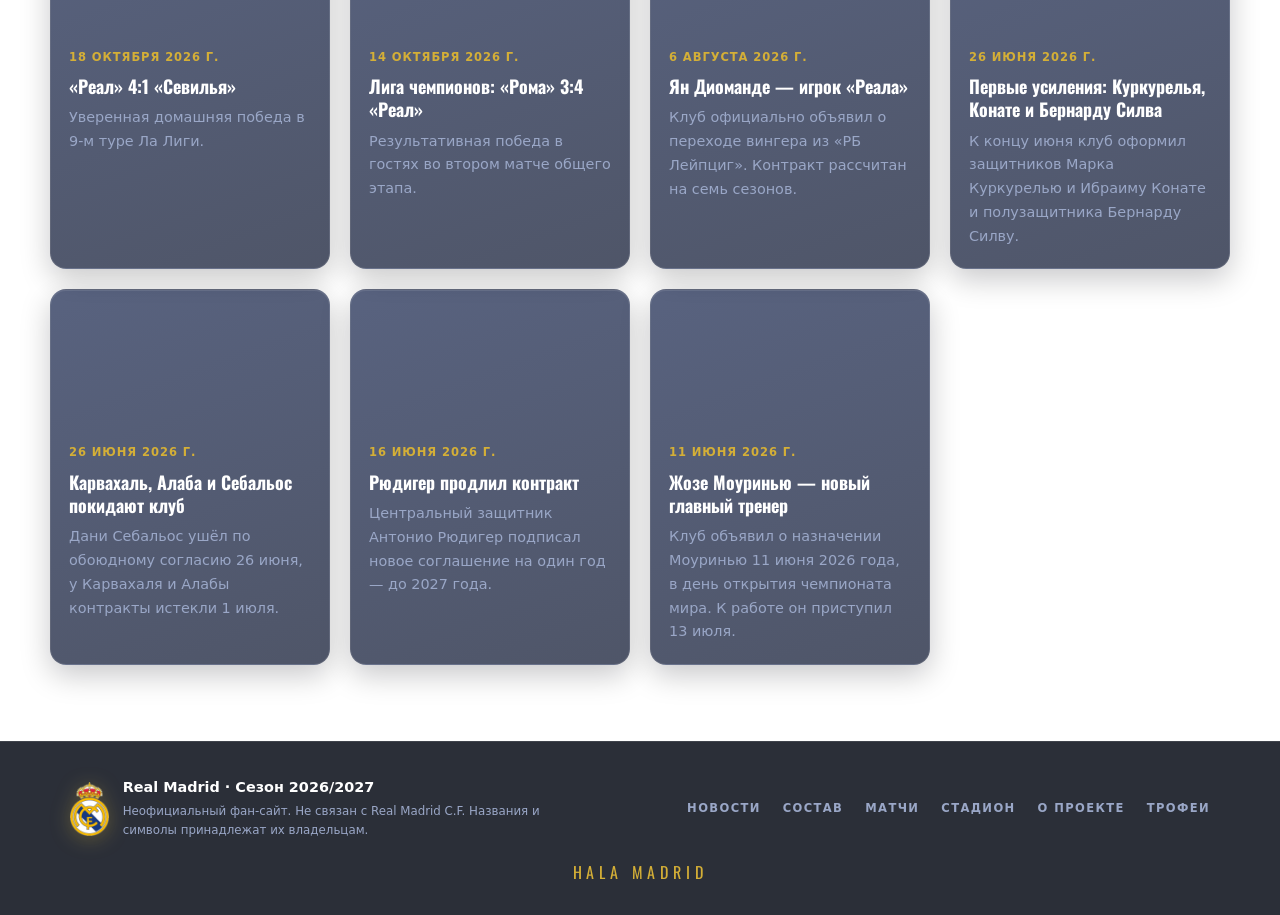
==== commit 94969ebb: "Update index.html" ====
--- a/index.html
+++ b/index.html
@@ -228,84 +228,34 @@
           <div class="st-kpis">
             <div><b data-to="1947">0</b><span>год открытия</span></div>
             <div><b><i data-to="80">0</i> 000+</b><span>мест на стадионе</span></div>
-            <div><b>105 × 68</b><span>метров — размер поля</span></div>
-            <div><b data-to="4">0</b><span>финала Кубка чемпионов</span></div>
+            <div><b data-to="129690">0</b><span>рекорд посещаемости</span></div>
           </div>
         </div>
       </div>
 
       <div class="section-head"><h2>Факты и цифры</h2></div>
       <div class="st-facts">
-        <article class="st-fact reveal"><h3>Вместимость</h3><b>более 80 000</b><p>Источники расходятся: от 78 297 до 85 000 мест (туристический портал Мадрида называет 80 242). Клуб итоговую цифру официально не подтверждал.</p></article>
-        <article class="st-fact reveal"><h3>Раздвижная крыша</h3><b>8 000 м²</b><p>Подвижная часть крыши — на 12 подвижных фермах, поверх неподвижных 28 000 м². Открывается или закрывается за 15–20 минут.</p></article>
-        <article class="st-fact reveal"><h3>Выдвижной газон</h3><b>6 лотков</b><p>Каждый размером 107 × 11,67 м и весом около 1 500 т. Газон хранится под стадионом, в подземной «теплице» на глубине 30 м; убрать или вернуть его можно примерно за 6 часов.</p></article>
-        <article class="st-fact reveal"><h3>Экран 360°</h3><b>вокруг поля</b><p>Видеотабло подвешено под крышей: высота 6,5 м по бокам и 11 м за воротами, наклон 8°.</p></article>
-        <article class="st-fact reveal"><h3>Первый матч</h3><b>3:1</b><p>14 декабря 1947 года «Реал» обыграл «Белененсеш», первый гол забил Сабино Баринага. Первый официальный матч — 28 декабря, 5:1 с «Атлетиком».</p></article>
-        <article class="st-fact reveal"><h3>Рекорд посещаемости</h3><b>129 690</b><p>Зрителей на матче «Реал» — «Милан» 19 апреля 1956 года (по данным Википедии).</p></article>
-        <article class="st-fact reveal"><h3>VIP-ложи</h3><b>более 240</b><p>По данным туристического портала Мадрида.</p></article>
-        <article class="st-fact reveal"><h3>Размер поля</h3><b>105 × 68 м</b><p>Стандартный размер футбольного поля.</p></article>
-      </div>
-
-      <div class="section-head"><h2>Схема стадиона</h2></div>
-      <div class="panel st-scheme reveal">
-        <div class="st-ctrl" role="group" aria-label="Управление схемой">
-          <button type="button" class="chip active" data-sw="roof" aria-pressed="true">Крыша: закрыта</button>
-          <button type="button" class="chip active" data-sw="pitch" aria-pressed="true">Газон: на поле</button>
-          <button type="button" class="chip" data-sw="screen" aria-pressed="false">Экран 360°: подсветить</button>
-        </div>
-        <svg class="st-svg" viewBox="0 0 640 430" role="img" aria-label="Упрощённая схема стадиона">
-          <defs>
-            <clipPath id="roofClip"><rect x="72" y="56" width="496" height="218" rx="52"/></clipPath>
-            <pattern id="stripes" width="40" height="10" patternUnits="userSpaceOnUse"><rect width="40" height="10" fill="#14502f"/><rect width="20" height="10" fill="#176238"/></pattern>
-          </defs>
-          <rect class="st-street" x="10" y="10" width="620" height="310" rx="40"/>
-          <rect class="st-bowl" x="40" y="30" width="560" height="270" rx="70"/>
-          <rect class="st-bowl2" x="72" y="56" width="496" height="218" rx="52"/>
-          <rect class="st-screen" x="86" y="68" width="468" height="194" rx="40"/>
-          <rect class="st-floor" x="110" y="86" width="420" height="158" rx="6"/>
-          <g class="st-pitchg">
-            <rect x="110" y="86" width="420" height="158" fill="url(#stripes)"/>
-            <g class="st-lines"><rect x="110" y="86" width="420" height="158"/><line x1="320" y1="86" x2="320" y2="244"/><circle cx="320" cy="165" r="24"/><rect x="110" y="127" width="42" height="76"/><rect x="488" y="127" width="42" height="76"/></g>
-          </g>
-          <g class="st-roof" clip-path="url(#roofClip)"><rect class="rp l" x="88" y="70" width="232" height="190" rx="30"/><rect class="rp r" x="320" y="70" width="232" height="190" rx="30"/></g>
-          <g class="st-hipogeo"><rect x="190" y="338" width="260" height="70" rx="10"/><text x="320" y="428" text-anchor="middle">Подземная теплица для газона (30 м вниз)</text></g>
-          <text class="st-lb" x="320" y="26" text-anchor="middle">Calle de Rafael Salgado (север)</text>
-          <text class="st-lb" x="320" y="318" text-anchor="middle">Avenida de Concha Espina (юг)</text>
-          <text class="st-lb v" transform="translate(24 165) rotate(-90)" text-anchor="middle">Paseo de la Castellana (запад)</text>
-          <text class="st-lb v" transform="translate(618 165) rotate(90)" text-anchor="middle">Calle de Padre Damián (восток)</text>
-          <g class="st-metro"><circle cx="20" cy="165" r="9"/><text x="20" y="169" text-anchor="middle">M</text></g>
-          <text class="st-lb2" x="38" y="198">метро</text>
-          <path class="st-arrow" d="M520 350v34m0 0l-8-10m8 10l8-10"/>
-          <text class="st-lb2" x="520" y="404" text-anchor="middle">Нуэвос-Министерьос ≈ 800 м</text>
-        </svg>
-        <p class="muted small st-note">Схема упрощена, масштаб не соблюдён. Стороны света и названия улиц — по описанию стадиона в Википедии.</p>
-      </div>
-
-      <div class="section-head"><h2>Хронология стадиона</h2></div>
-      <ol class="timeline st-tl">
-        <li class="reveal"><time>1945</time><div><h3>Начало строительства</h3><p>Работы начались в июне 1945 года и продолжались около 30 месяцев.</p></div></li>
-        <li class="reveal"><time>1947</time><div><h3>Открытие стадиона</h3><p>14 декабря: «Реал» — «Белененсеш» 3:1. Вместимость при открытии — 75 145 мест. Первый официальный матч, 5:1 с «Атлетиком», сыгран 28 декабря.</p></div></li>
-        <li class="reveal"><time>1954</time><div><h3>Расширение</h3><p>Стадион расширили до 125 000 мест — это самая большая вместимость в его истории.</p></div></li>
-        <li class="reveal"><time>1955</time><div><h3>Имя Сантьяго Бернабеу</h3><p>4 января собрание членов-компромисариев решило назвать стадион в честь президента клуба.</p></div></li>
-        <li class="reveal"><time>1957</time><div><h3>Первый финал Кубка чемпионов</h3><p>«Реал» победил «Фиорентину» 2:0 на своём стадионе. Потом здесь прошли финалы 1969 года (Милан — Аякс 4:1), 1980-го (Ноттингем Форест — Гамбург 1:0) и 2010-го (Интер — Бавария 2:0).</p></div></li>
-        <li class="reveal"><time>1964</time><div><h3>Финал Евро-1964</h3><p>21 июня Испания обыграла СССР 2:1 и впервые стала чемпионом Европы.</p></div></li>
-        <li class="reveal"><time>1982</time><div><h3>Финал чемпионата мира</h3><p>Италия обыграла ФРГ 3:1 и в третий раз стала чемпионом мира; на трибунах было около 90 000 зрителей.</p></div></li>
-        <li class="reveal"><time>2018</time><div><h3>Финал Кубка Либертадорес</h3><p>9 декабря «Ривер Плейт» обыграл «Боку Хуниорс» 3:1 в дополнительное время — ответный матч финала сыграли в Мадриде.</p></div></li>
-        <li class="reveal"><time>2019</time><div><h3>Начало реконструкции</h3><p>В июне стартовали работы строительной компании FCC Construcciones: появились раздвижная крыша, выдвижной газон и экран 360°.</p></div></li>
-        <li class="reveal"><time>2023–24</time><div><h3>Завершение реконструкции</h3><p>Обновлённый стадион вновь принимает матчи. В источниках даты завершения расходятся: называют декабрь 2023 года и конец 2024-го.</p></div></li>
-      </ol>
-
-      <div class="section-head"><h2>Как добраться</h2></div>
-      <div class="st-way">
-        <article class="st-card reveal"><h3>Адрес</h3><p>Avenida de Concha Espina, 1, 28036 Madrid (район Чамартин). Вход на экскурсию — ворота 84 на той же авеню.</p><a class="btn btn-ghost" href="https://www.openstreetmap.org/?mlat=40.45306&amp;mlon=-3.68835#map=17/40.45306/-3.68835" target="_blank" rel="noopener">Открыть на карте ↗</a></article>
-        <article class="st-card reveal"><h3>Метро</h3><p>Станция Santiago Bernabéu, линия 10 (L10).</p></article>
-        <article class="st-card reveal"><h3>Электричка</h3><p>Станция Cercanías Madrid-Nuevos Ministerios — примерно в 800 м к югу от стадиона (линии C-2, C-3, C-4, C-7, C-8, C-10).</p></article>
-        <article class="st-card reveal"><h3>Автобусы</h3><p>Маршруты 14, 27, 40, 43, 120, 126, 147, 150, ночные N22 и N24.</p></article>
-        <article class="st-card reveal"><h3>Велосипеды BiciMAD</h3><p>Станции: Paseo de la Castellana, 124; Paseo de la Habana, 42; Calle del Doctor Fleming, 7; Avenida del General Perón, 36.</p></article>
-      </div>
-      <p class="muted small st-src">Источники: Википедия (английская и испанская версии), туристический портал Мадрида esmadrid.com. Маршруты и режим работы транспорта лучше уточнять перед поездкой.</p>
-
-      <div class="panel board reveal" id="board"></div>
+        <article class="st-fact reveal" tabindex="0" role="button" aria-expanded="false"><span class="sf-ic" aria-hidden="true"><svg viewBox="0 0 24 24"><path d="M3 18h18M5 18V9l7-4 7 4v9M9 18v-5h6v5"/></svg></span><h3>Вместимость</h3><b>более 80 000</b><p class="sf-short">Источники называют от 78 297 до 85 000 мест.</p><div class="sf-more"><p>Источники расходятся: от 78 297 до 85 000 мест (туристический портал Мадрида называет 80 242). Клуб итоговую цифру официально не подтверждал.</p></div><i class="sf-chev" aria-hidden="true">＋</i></article>
+        <article class="st-fact reveal" tabindex="0" role="button" aria-expanded="false"><span class="sf-ic" aria-hidden="true"><svg viewBox="0 0 24 24"><path d="M3 15c2-6 5.5-9 9-9s7 3 9 9M3 15h18M7 15v4M17 15v4M12 6v9"/></svg></span><h3>Раздвижная крыша</h3><b>8 000 м²</b><p class="sf-short">Открывается или закрывается за 15–20 минут.</p><div class="sf-more"><p>Подвижная часть крыши — на 12 подвижных фермах, поверх неподвижных 28 000 м². Открывается или закрывается за 15–20 минут.</p></div><i class="sf-chev" aria-hidden="true">＋</i></article>
+        <article class="st-fact reveal" tabindex="0" role="button" aria-expanded="false"><span class="sf-ic" aria-hidden="true"><svg viewBox="0 0 24 24"><rect x="3" y="6" width="18" height="12" rx="1.5"/><path d="M12 6v12M3 12h4M17 12h4"/><circle cx="12" cy="12" r="2.2"/></svg></span><h3>Выдвижной газон</h3><b>6 лотков</b><p class="sf-short">Убирается под стадион примерно за 6 часов.</p><div class="sf-more"><p>Каждый размером 107 × 11,67 м и весом около 1 500 т. Газон хранится под стадионом, в подземной «теплице» на глубине 30 м; убрать или вернуть его можно примерно за 6 часов.</p></div><i class="sf-chev" aria-hidden="true">＋</i></article>
+        <article class="st-fact reveal" tabindex="0" role="button" aria-expanded="false"><span class="sf-ic" aria-hidden="true"><svg viewBox="0 0 24 24"><circle cx="8" cy="8" r="2.6"/><circle cx="16" cy="8" r="2.6"/><path d="M3 19c0-3 2.2-5 5-5s5 2 5 5M11 19c0-3 2.2-5 5-5s5 2 5 5"/></svg></span><h3>Рекорд посещаемости</h3><b>129 690</b><p class="sf-short">Матч «Реал» — «Милан», 19 апреля 1956 года.</p><div class="sf-more"><p>Зрителей на матче «Реал» — «Милан» 19 апреля 1956 года (по данным Википедии).</p></div><i class="sf-chev" aria-hidden="true">＋</i></article>
+      </div>
+
+<div class="section-head"><h2>Крупные матчи на Бернабеу</h2></div>
+      <div class="st-mts">
+        <article class="st-mt reveal"><time>1957</time><span class="mt-k">Финал Кубка чемпионов</span><strong>Реал — Фиорентина</strong><b>2:0</b></article>
+        <article class="st-mt reveal"><time>1964</time><span class="mt-k">Финал Евро-1964</span><strong>Испания — СССР</strong><b>2:1</b></article>
+        <article class="st-mt reveal"><time>1969</time><span class="mt-k">Финал Кубка чемпионов</span><strong>Милан — Аякс</strong><b>4:1</b></article>
+        <article class="st-mt reveal"><time>1980</time><span class="mt-k">Финал Кубка чемпионов</span><strong>Ноттингем Форест — Гамбург</strong><b>1:0</b></article>
+        <article class="st-mt reveal"><time>1982</time><span class="mt-k">Финал чемпионата мира</span><strong>Италия — ФРГ</strong><b>3:1</b></article>
+        <article class="st-mt reveal"><time>2010</time><span class="mt-k">Финал Лиги чемпионов</span><strong>Интер — Бавария</strong><b>2:0</b></article>
+        <article class="st-mt reveal"><time>2018</time><span class="mt-k">Кубок Либертадорес · ответный матч финала</span><strong>Ривер Плейт — Бока Хуниорс</strong><b>3:1 (доп. время)</b></article>
+      </div>
+
+      <div id="stGallery" hidden>
+        <div class="section-head"><h2>Галерея</h2></div>
+        <div class="st-gal" id="stGalGrid"></div>
+      </div>
     </section>
 
     <!-- ИСТОРИЯ -->
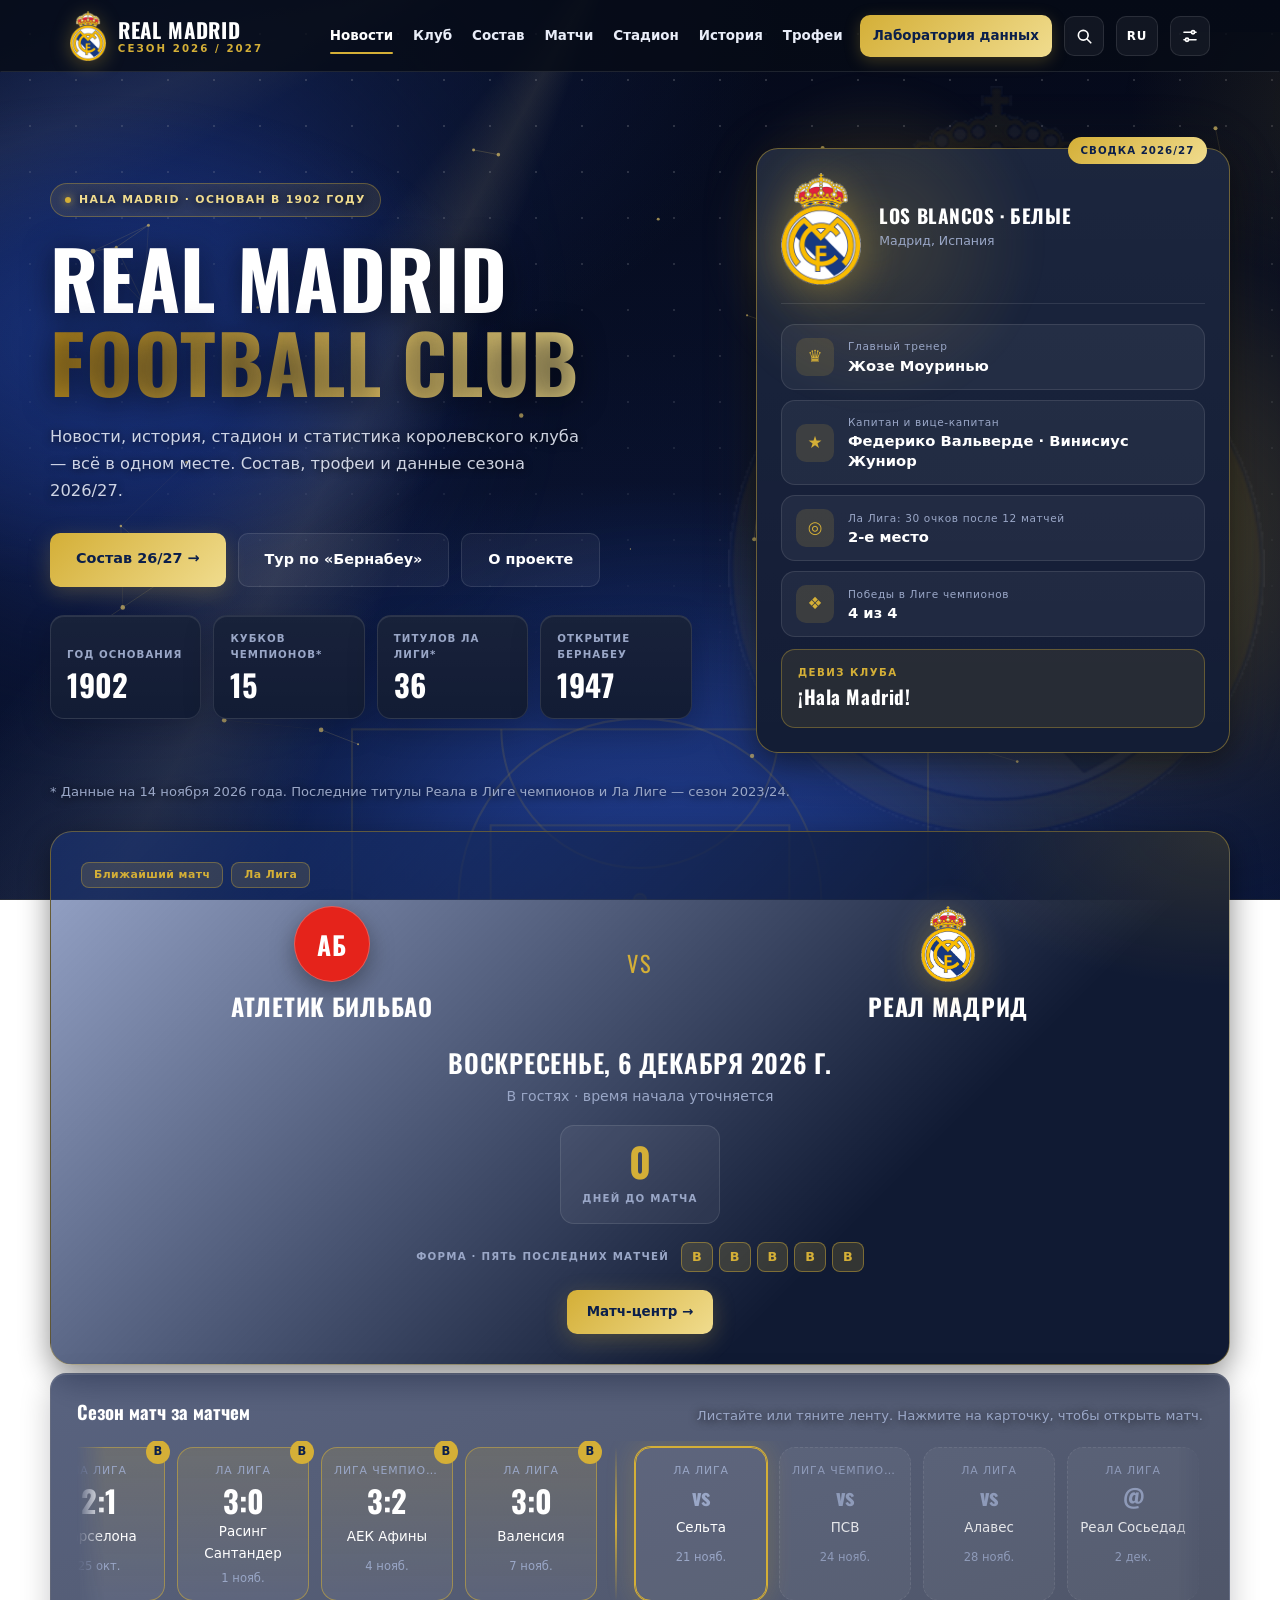
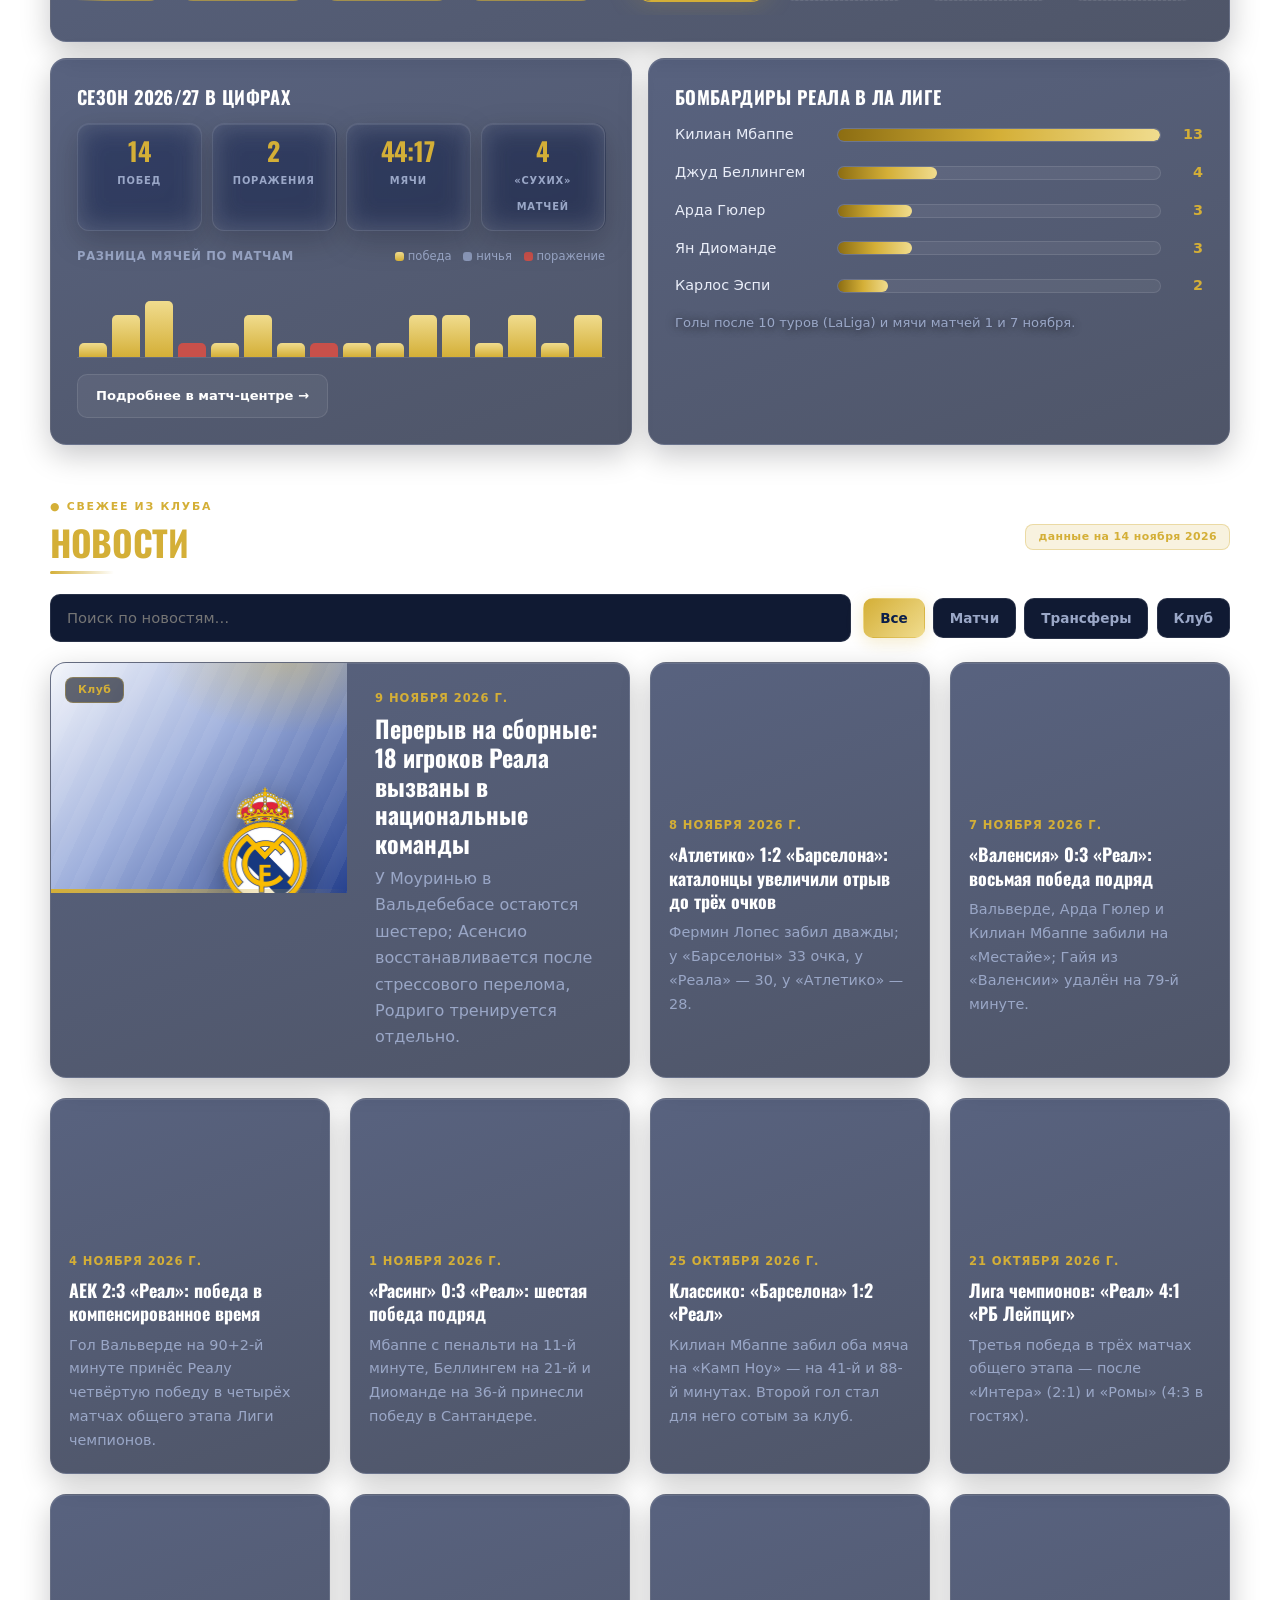
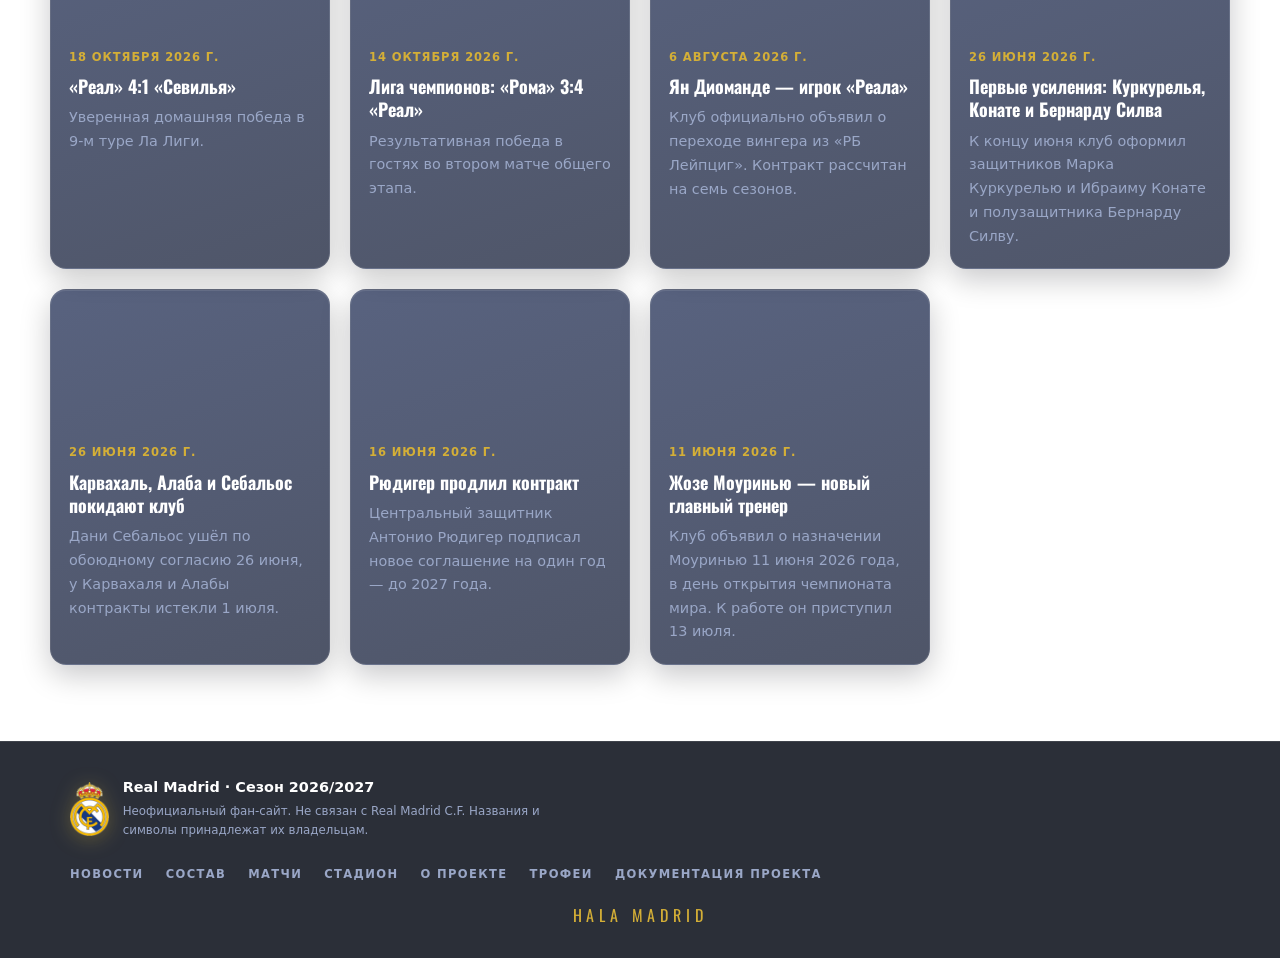
==== commit 69fa1ec1: "Update index.html" ====
--- a/index.html
+++ b/index.html
@@ -291,7 +291,7 @@
 
       <div class="about-counters reveal" id="aboutCounters"></div>
 
-      <div class="section-head"><h2>Как это устроено</h2></div>
+            <div class="section-head"><h2>Как это устроено</h2></div>
       <div class="flow reveal" aria-label="Схема работы сайта">
         <div class="flow-step"><b>1</b><h3>Данные</h3><p>Клубная информация лежит в файлах data.js и profiles.js.</p></div>
         <i class="flow-arrow" aria-hidden="true"></i>
@@ -418,7 +418,7 @@
         </div>
       </div>
       <nav class="foot-links" aria-label="Быстрые ссылки">
-        <a href="#news">Новости</a><a href="#squad">Состав</a><a href="#matches">Матчи</a><a href="#stadium">Стадион</a><a href="#about">О проекте</a><a href="#trophies">Трофеи</a>
+        <a href="#news">Новости</a><a href="#squad">Состав</a><a href="#matches">Матчи</a><a href="#stadium">Стадион</a><a href="#about">О проекте</a><a href="#trophies">Трофеи</a><a href="project.html">Документация проекта</a>
       </nav>
     </div>
     <p class="gold-line">Hala Madrid</p>
--- a/style.css
+++ b/style.css
@@ -2101,3 +2101,44 @@
 .sc-today { display: flex; align-items: center; gap: 12px; margin: 18px 0 8px; color: var(--gold); font-size: .78rem; font-weight: 700; letter-spacing: .1em; text-transform: uppercase; }
 .sc-today i { flex: 1; height: 2px; background: linear-gradient(90deg, transparent, var(--gold)); } .sc-today i:last-child { background: linear-gradient(90deg, var(--gold), transparent); }
 .sc-today b { color: var(--heading); }
+
+/* ======== stadium v2 ======== */
+.st-hero { min-height: 520px; background: linear-gradient(120deg, rgba(10,22,60,.9), rgba(5,10,26,.95)); }
+.st-photo { inset: -90px 0 -90px 50%; background: url("assets/bernabeu.jpg") center 62% / cover no-repeat, url("bernabeu.jpg") center 62% / cover no-repeat; -webkit-mask-image: linear-gradient(90deg, transparent 0, #000 32%); mask-image: linear-gradient(90deg, transparent 0, #000 32%); animation: none; transform: translateY(var(--py, 0px)); }
+.st-hero::before { background: linear-gradient(95deg, rgba(5,10,26,.55) 0%, rgba(5,10,26,.2) 55%, rgba(5,10,26,0) 100%); }
+.st-hero-in { max-width: 600px; }
+.st-kpis { grid-template-columns: repeat(3, minmax(0, 1fr)); }
+@media (max-width: 860px) { .st-photo { inset: -90px 0; -webkit-mask-image: none; mask-image: none; } .st-hero::before { background: linear-gradient(0deg, rgba(5,10,26,.9), rgba(5,10,26,.45)); } .st-hero-in { max-width: none; } }
+@media (max-width: 760px) { .st-kpis { grid-template-columns: repeat(3, 1fr); } .st-kpis > div { padding: 12px 10px; } .st-kpis span { font-size: .62rem; } }
+[data-theme="light"] .st-hero { background: #0a1637; }
+
+.st-facts { grid-template-columns: repeat(auto-fill, minmax(260px, 1fr)); align-items: start; }
+.st-fact { cursor: pointer; padding: 22px 22px 18px; }
+.sf-ic { width: 44px; height: 44px; border-radius: 12px; display: grid; place-items: center; margin-bottom: 12px; background: linear-gradient(135deg, rgba(212,175,55,.28), rgba(27,58,138,.4)); transition: transform .4s var(--ease); }
+.sf-ic svg { width: 24px; height: 24px; fill: none; stroke: var(--gold-soft, #f0dc8e); stroke-width: 1.7; stroke-linecap: round; stroke-linejoin: round; }
+.st-fact:hover .sf-ic { transform: rotate(-8deg) scale(1.1); }
+.sf-chev { position: absolute; right: 16px; top: 16px; width: 26px; height: 26px; border-radius: 50%; display: grid; place-items: center; font-style: normal; color: var(--gold); border: 1px solid var(--border); font-size: .9rem; }
+.sf-more { max-height: 0; overflow: hidden; opacity: 0; transition: max-height .4s var(--ease), opacity .3s, margin .3s; }
+.sf-more p { padding-top: 10px; margin-top: 10px; border-top: 1px solid var(--border); }
+.st-fact.open .sf-more { max-height: 220px; opacity: 1; } .st-fact.open { border-color: var(--gold); }
+.st-fact:focus-visible { outline: 2px solid var(--gold); outline-offset: 2px; }
+
+.st-mts { display: grid; grid-template-columns: repeat(auto-fill, minmax(260px, 1fr)); gap: 14px; }
+.st-mt { position: relative; padding: 18px 20px; border-radius: 18px; border: 1px solid var(--border); background: var(--card); display: grid; gap: 4px; transition: transform .3s var(--ease), border-color .3s; overflow: hidden; }
+.st-mt:hover { transform: translateY(-4px); border-color: var(--gold); }
+.st-mt time { font-family: var(--display); font-size: 2.2rem; line-height: 1; color: var(--gold); }
+.mt-k { font-size: .7rem; letter-spacing: .08em; text-transform: uppercase; color: var(--muted); font-weight: 700; }
+.st-mt strong { color: var(--heading); font-size: 1.02rem; margin-top: 6px; }
+.st-mt b { font-family: var(--display); font-size: 1.3rem; color: var(--heading); }
+.st-gal { display: grid; grid-template-columns: repeat(auto-fill, minmax(220px, 1fr)); gap: 12px; }
+.sg-it { padding: 0; border: 1px solid var(--border); border-radius: 16px; overflow: hidden; background: var(--card); cursor: zoom-in; aspect-ratio: 4 / 3; }
+.sg-it img { width: 100%; height: 100%; object-fit: cover; display: block; transition: transform .5s var(--ease); } .sg-it:hover img { transform: scale(1.06); }
+.sg-dlg { border: 0; padding: 0; background: rgba(4,8,20,.94); max-width: 100vw; max-height: 100vh; width: 100vw; height: 100vh; color: #fff; }
+.sg-dlg::backdrop { background: rgba(4,8,20,.9); }
+.sg-dlg img { position: absolute; inset: 48px 70px; width: calc(100% - 140px); height: calc(100% - 96px); object-fit: contain; }
+.sg-x, .sg-p, .sg-n { position: absolute; z-index: 2; width: 44px; height: 44px; border-radius: 50%; border: 1px solid rgba(255,255,255,.3); background: rgba(255,255,255,.08); color: #fff; font-size: 1.1rem; cursor: pointer; }
+.sg-x { right: 16px; top: 12px; } .sg-p { left: 12px; top: 50%; } .sg-n { right: 12px; top: 50%; }
+@media (max-width: 640px) { .sg-dlg img { inset: 56px 8px; width: calc(100% - 16px); } .sg-p, .sg-n { top: auto; bottom: 8px; } }
+@media (prefers-reduced-motion: reduce) { .sf-more, .sf-ic { transition: none; } }
+@media (max-width: 760px) { .st-kpis b { font-size: clamp(1.1rem, 5.4vw, 1.6rem); white-space: nowrap; } .st-kpis span { letter-spacing: .04em; line-height: 1.25; } .st-hero { min-height: 0; } }
+@media (max-width: 640px) { .st-mt { padding: 12px 16px; gap: 2px; grid-template-columns: auto 1fr; align-items: baseline; column-gap: 12px; } .st-mt time { font-size: 1.6rem; grid-row: 1 / 3; } .st-mt .mt-k { grid-column: 2; } .st-mt strong { grid-column: 2; margin-top: 2px; font-size: .95rem; } .st-mt b { grid-column: 2; font-size: 1.05rem; } }
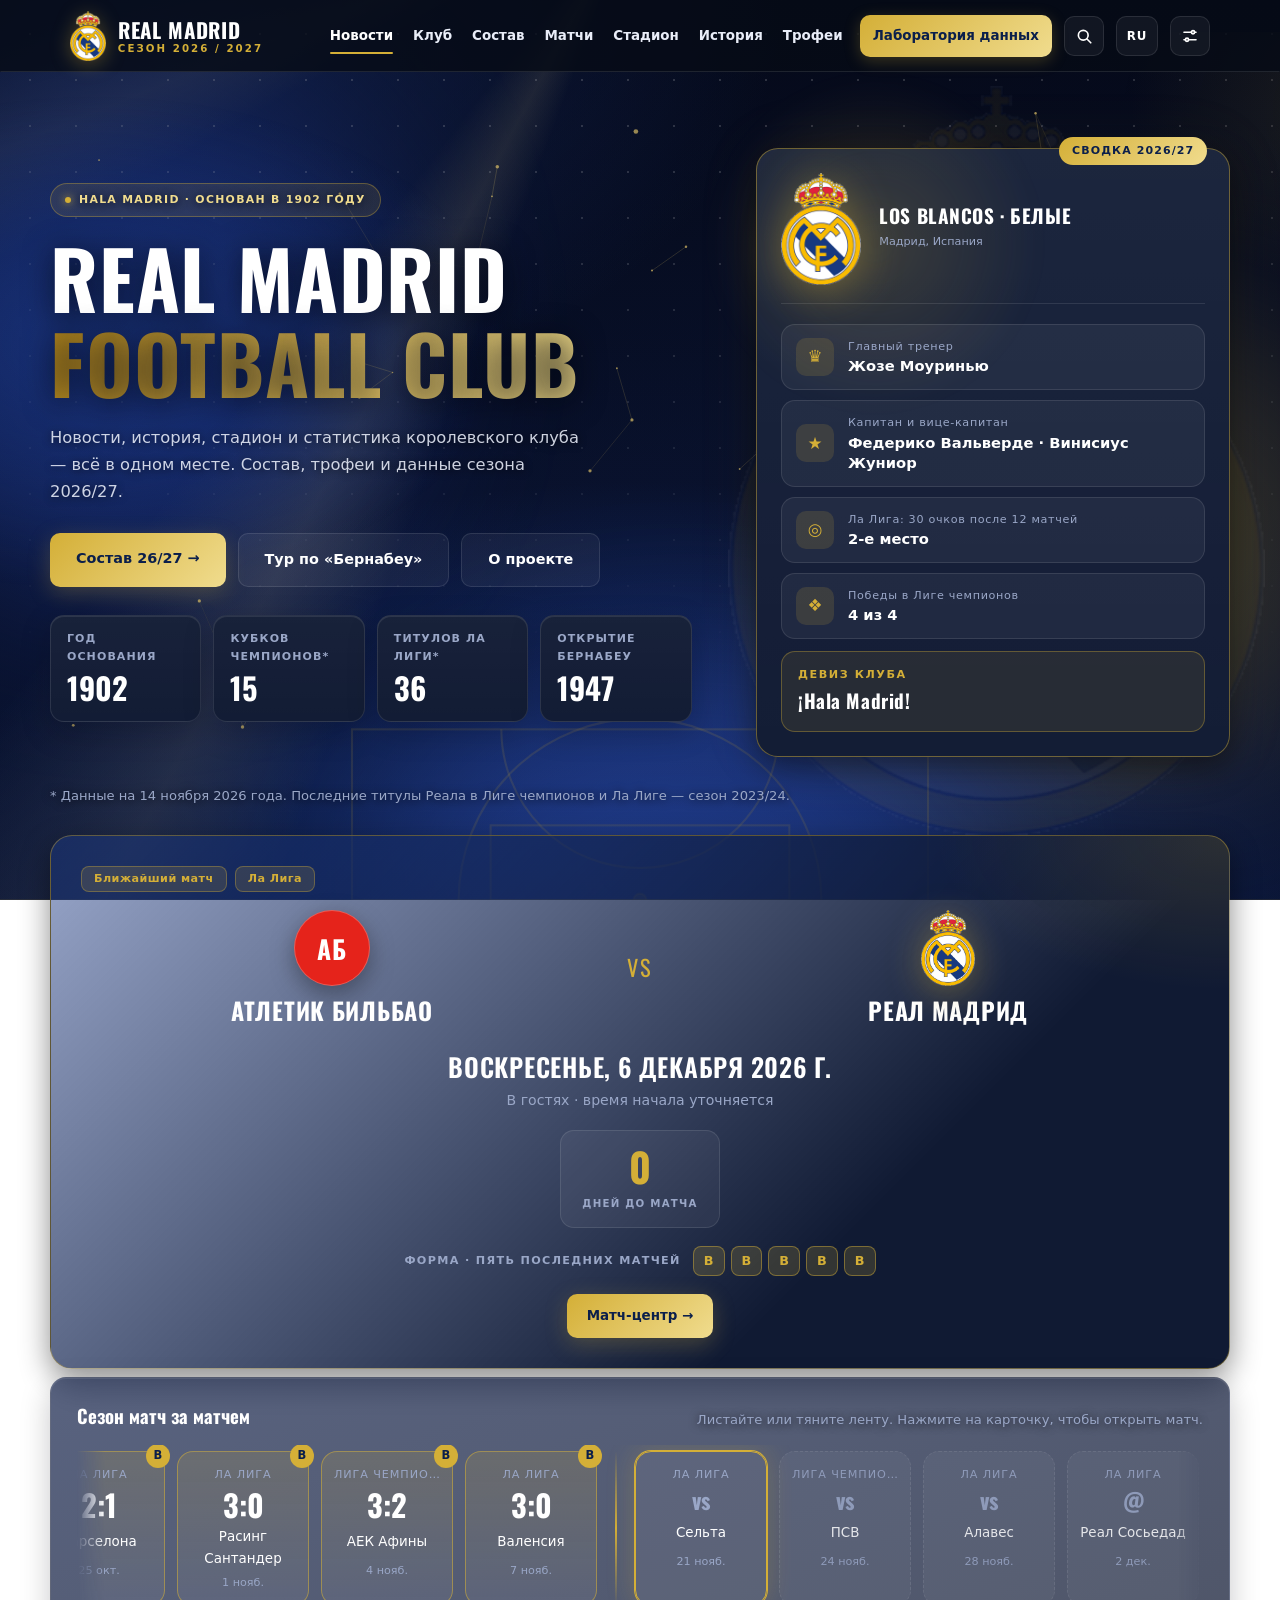
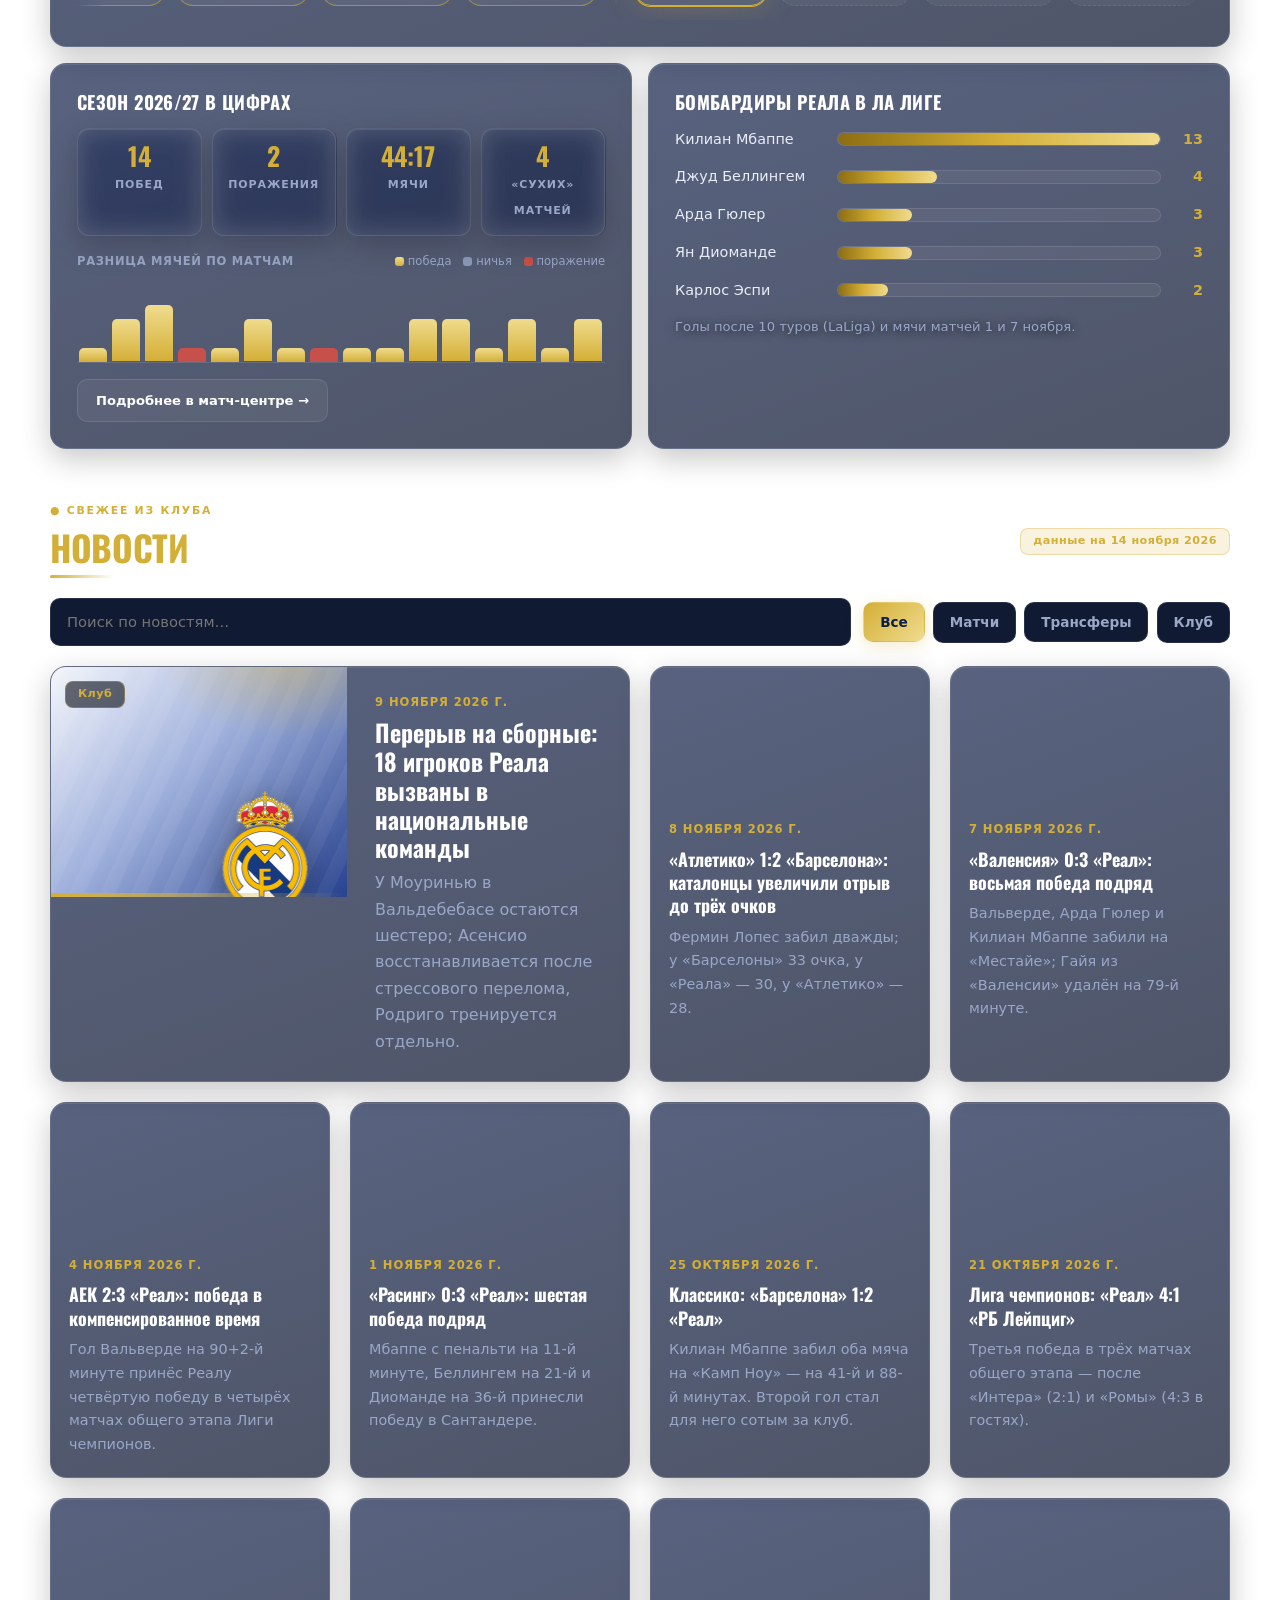
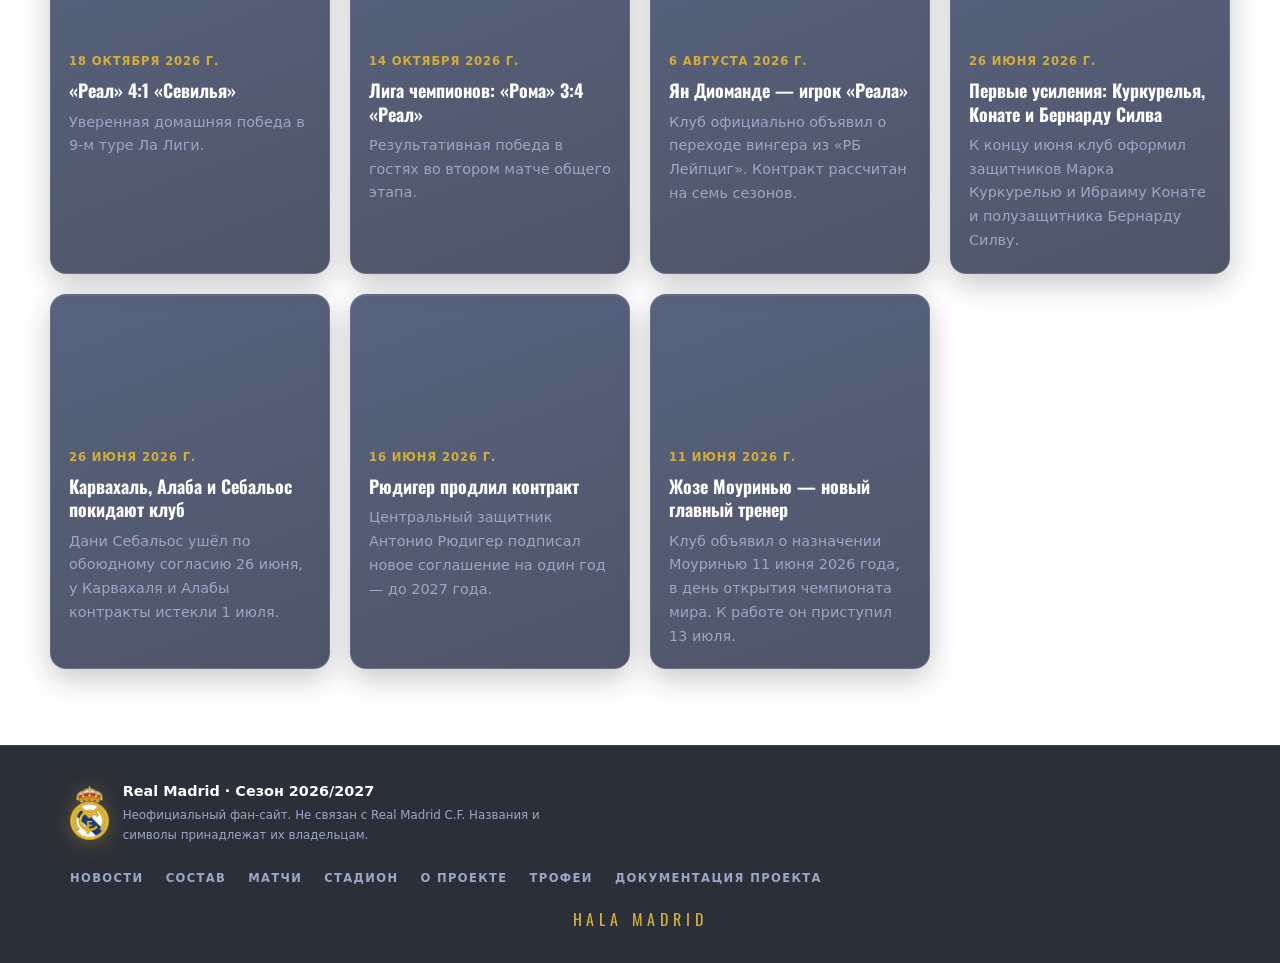
==== commit cc7902f5: "Update index.html" ====
--- a/index.html
+++ b/index.html
@@ -148,6 +148,7 @@
     <!-- КЛУБ -->
     <section id="club" class="view">
       <h2 class="page-title" data-eyebrow="О клубе">Клуб</h2>
+      <div class="club-banner reveal" role="img" aria-label="Стадион Сантьяго Бернабеу"><p>Дом «Реала» с 1947 года: <span>«Сантьяго Бернабеу»</span></p></div>
       <div class="facts reveal">
         <div class="fact"><b>1902</b><span>год основания</span></div>
         <div class="fact"><b>Мадрид</b><span>город</span></div>
--- a/style.css
+++ b/style.css
@@ -2142,3 +2142,21 @@
 @media (prefers-reduced-motion: reduce) { .sf-more, .sf-ic { transition: none; } }
 @media (max-width: 760px) { .st-kpis b { font-size: clamp(1.1rem, 5.4vw, 1.6rem); white-space: nowrap; } .st-kpis span { letter-spacing: .04em; line-height: 1.25; } .st-hero { min-height: 0; } }
 @media (max-width: 640px) { .st-mt { padding: 12px 16px; gap: 2px; grid-template-columns: auto 1fr; align-items: baseline; column-gap: 12px; } .st-mt time { font-size: 1.6rem; grid-row: 1 / 3; } .st-mt .mt-k { grid-column: 2; } .st-mt strong { grid-column: 2; margin-top: 2px; font-size: .95rem; } .st-mt b { grid-column: 2; font-size: 1.05rem; } }
+
+/* ======== project page ======== */
+.team { display: grid; grid-template-columns: repeat(auto-fit, minmax(220px, 1fr)); gap: 14px; margin-bottom: 8px; }
+.member { display: flex; flex-direction: column; align-items: center; text-align: center; gap: 6px; padding: 24px 18px; border-radius: 20px; border: 1px solid var(--border); background: var(--card); transition: transform .3s var(--ease), border-color .3s; }
+.member:hover { transform: translateY(-4px); border-color: var(--gold); }
+.mb-av { width: 72px; height: 72px; border-radius: 50%; display: grid; place-items: center; font-family: var(--display); font-size: 1.5rem; letter-spacing: .04em; color: #0a1228; background: linear-gradient(135deg, var(--gold), #f0dc8e); box-shadow: 0 8px 24px rgba(212,175,55,.3); }
+.member h3 { color: var(--heading); font-size: 1.1rem; } .member p { color: var(--muted); font-size: .85rem; }
+.stages { list-style: none; counter-reset: st; position: relative; display: grid; gap: 14px; padding-left: 52px; margin: 0; }
+.stages::before { content: ""; position: absolute; left: 19px; top: 8px; bottom: 8px; width: 2px; background: linear-gradient(var(--gold), rgba(212,175,55,.1)); }
+.stages li { counter-increment: st; position: relative; padding: 14px 18px; border-radius: 16px; border: 1px solid var(--border); background: var(--card); }
+.stages li::before { content: counter(st); position: absolute; left: -52px; top: 10px; width: 40px; height: 40px; border-radius: 50%; display: grid; place-items: center; font-weight: 800; color: #0a1228; background: var(--gold); }
+.stages b { color: var(--heading); display: block; margin-bottom: 4px; } .stages p { color: var(--muted); font-size: .92rem; }
+.sec-cards .panel h3 { color: var(--gold); }
+.steps-ol { padding-left: 20px; } .steps-ol li { margin-bottom: 8px; }
+@media (max-width: 640px) { .stages { padding-left: 44px; } .stages::before { left: 15px; } .stages li::before { left: -44px; width: 32px; height: 32px; font-size: .85rem; } }
+@media (max-width: 640px) { .member { flex-direction: row; text-align: left; padding: 14px 16px; gap: 4px 14px; flex-wrap: wrap; } .mb-av { width: 52px; height: 52px; font-size: 1.1rem; } .member h3 { flex: 1 1 calc(100% - 70px); align-self: center; } .member p { flex: 1 1 100%; padding-left: 66px; margin-top: -26px; } }
+/* ======== readability floor ======== */
+.view small, .view .tag, .view em, .view .mr-comp, .view .tb-s .tb, .hx-tick { font-size: max(11px, .7rem); }
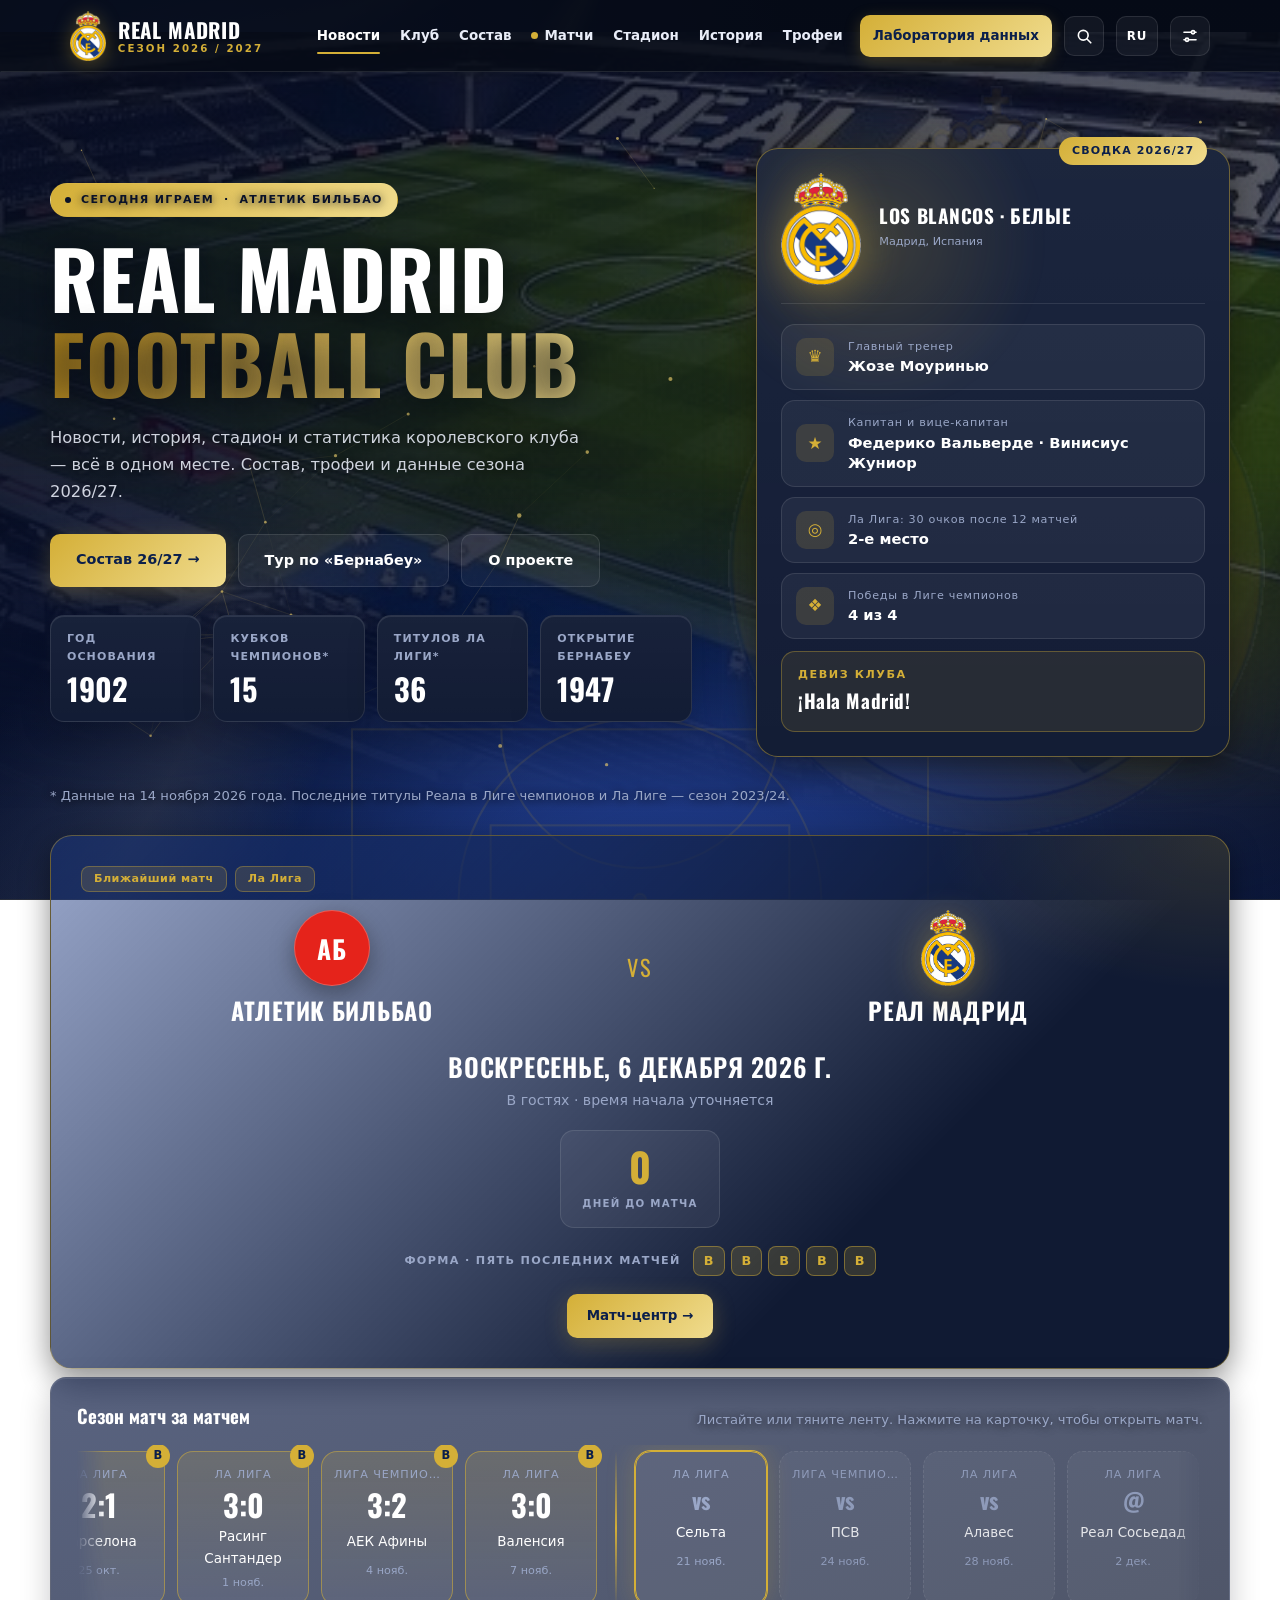
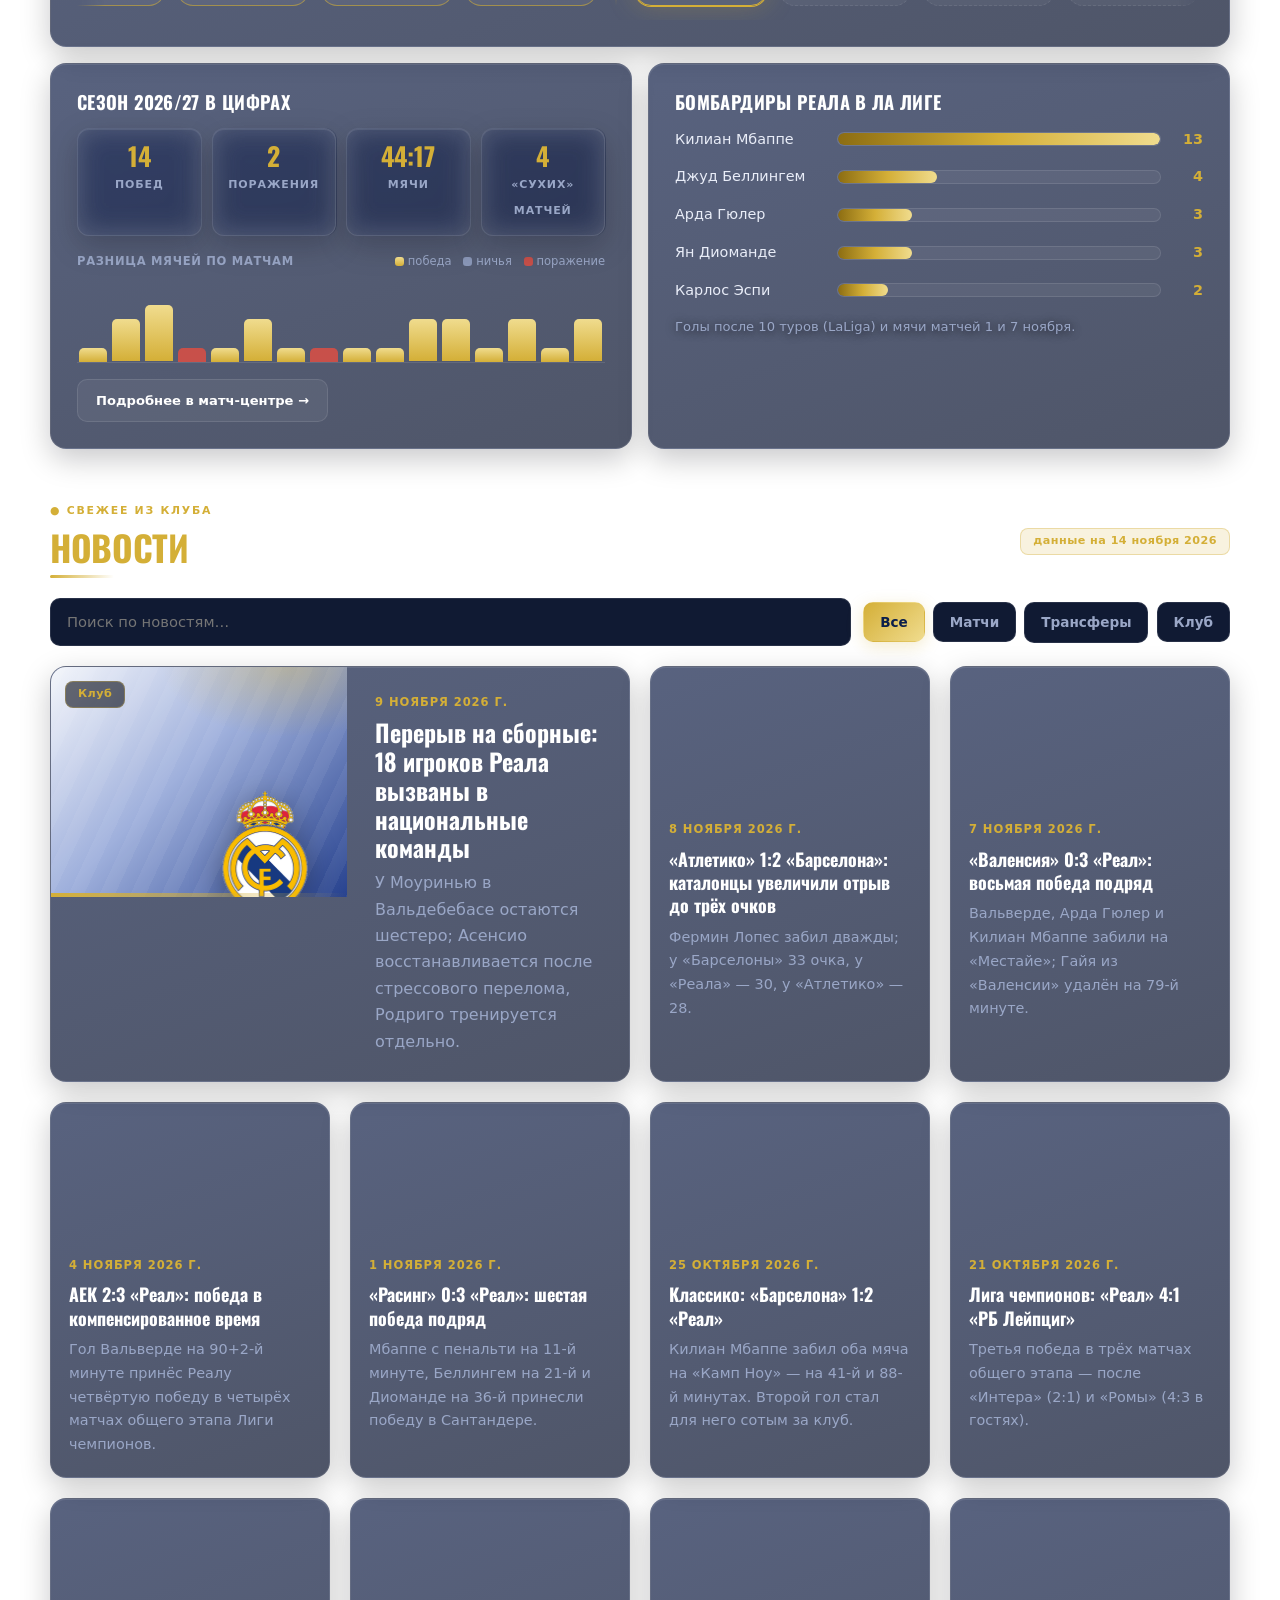
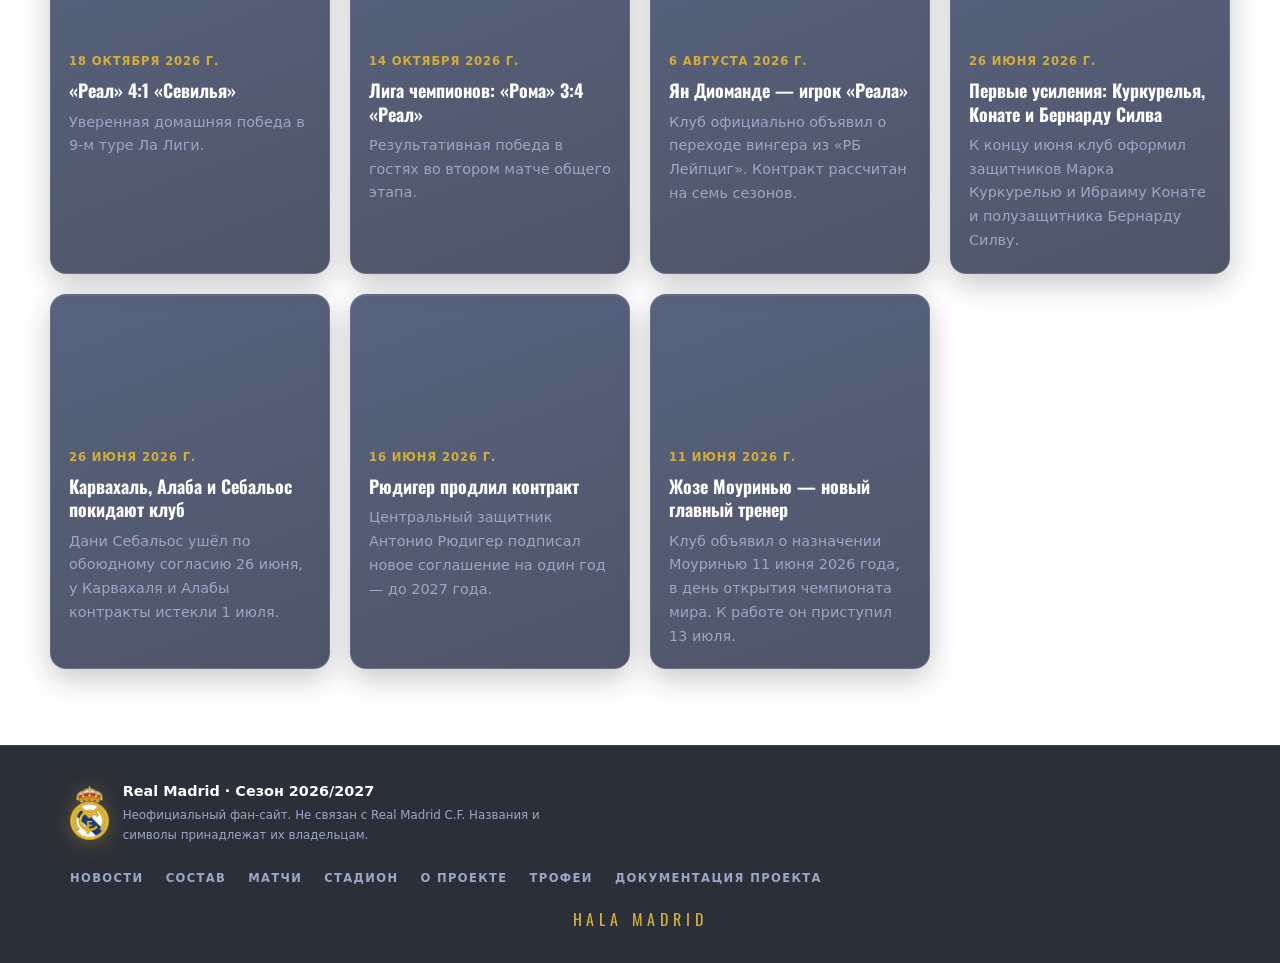
==== commit 7879dd58: "Update index.html" ====
--- a/index.html
+++ b/index.html
@@ -148,7 +148,6 @@
     <!-- КЛУБ -->
     <section id="club" class="view">
       <h2 class="page-title" data-eyebrow="О клубе">Клуб</h2>
-      <div class="club-banner reveal" role="img" aria-label="Стадион Сантьяго Бернабеу"><p>Дом «Реала» с 1947 года: <span>«Сантьяго Бернабеу»</span></p></div>
       <div class="facts reveal">
         <div class="fact"><b>1902</b><span>год основания</span></div>
         <div class="fact"><b>Мадрид</b><span>город</span></div>
--- a/style.css
+++ b/style.css
@@ -3,6 +3,7 @@
   --header-h: 72px;
   --radius: 18px;
   --gold: #d4af37;
+  --gold-fill: #d4af37;
   --gold-soft: #f0dc8e;
   --navy: #1b3a8a;
   --ease: cubic-bezier(.22, .8, .24, 1);
@@ -72,10 +73,10 @@
 p { margin: 0 0 1em; }
 a { color: inherit; }
 img { max-width: 100%; }
-::selection { background: var(--gold); color: #0b1f4b; }
+::selection { background: var(--gold-fill); color: #0b1f4b; }
 
 /* Полоса прокрутки */
-.progress { position: fixed; top: 0; left: 0; height: 3px; width: 0; background: linear-gradient(90deg, var(--gold), var(--gold-soft)); z-index: 100; transition: width .1s linear; }
+.progress { position: fixed; top: 0; left: 0; height: 3px; width: 0; background: linear-gradient(90deg, var(--gold-fill), var(--gold-soft)); z-index: 100; transition: width .1s linear; }
 
 /* ================= Шапка ================= */
 .header {
@@ -115,7 +116,7 @@
   white-space: nowrap;
 }
 .nav a:hover { color: var(--heading); background: var(--card); }
-.nav a.active { color: #0b1f4b; background: linear-gradient(135deg, var(--gold), var(--gold-soft)); box-shadow: 0 4px 18px var(--glow); }
+.nav a.active { color: #0b1f4b; background: linear-gradient(135deg, var(--gold-fill), var(--gold-soft)); box-shadow: 0 4px 18px var(--glow); }
 
 .theme-btn {
   width: 40px; height: 40px; border-radius: 50%; border: 1px solid var(--border);
@@ -123,7 +124,7 @@
   transition: transform .3s var(--ease), border-color .2s;
 }
 .theme-btn:hover { border-color: var(--gold); transform: rotate(20deg); }
-.theme-icon { width: 16px; height: 16px; border-radius: 50%; background: var(--gold); box-shadow: inset -5px -3px 0 0 var(--bg-2); transition: box-shadow .3s; }
+.theme-icon { width: 16px; height: 16px; border-radius: 50%; background: var(--gold-fill); box-shadow: inset -5px -3px 0 0 var(--bg-2); transition: box-shadow .3s; }
 [data-theme="light"] .theme-icon { box-shadow: 0 0 0 3px rgba(212,175,55,.35); }
 
 /* ================= Контент ================= */
@@ -134,7 +135,7 @@
 @keyframes viewIn { from { opacity: 0; transform: translateY(14px); } to { opacity: 1; transform: none; } }
 
 .page-title { font-size: clamp(1.8rem, 4vw, 2.5rem); margin-bottom: 24px; }
-.page-title::after { content: ""; display: block; width: 70px; height: 4px; margin-top: 12px; background: linear-gradient(90deg, var(--gold), transparent); border-radius: 2px; }
+.page-title::after { content: ""; display: block; width: 70px; height: 4px; margin-top: 12px; background: linear-gradient(90deg, var(--gold-fill), transparent); border-radius: 2px; }
 
 /* Появление при прокрутке */
 .reveal { opacity: 0; transform: translateY(22px); transition: opacity .7s var(--ease), transform .7s var(--ease); transition-delay: var(--d, 0s); }
@@ -163,7 +164,7 @@
 
 .btn { display: inline-block; padding: 12px 26px; border-radius: 999px; font-weight: 700; font-size: .92rem; text-decoration: none; transition: transform .25s var(--ease), box-shadow .25s, background .25s, border-color .25s; }
 .btn:hover { transform: translateY(-3px); }
-.btn-gold { background: linear-gradient(135deg, var(--gold), var(--gold-soft)); color: #0b1f4b; box-shadow: 0 6px 22px var(--glow); }
+.btn-gold { background: linear-gradient(135deg, var(--gold-fill), var(--gold-soft)); color: #0b1f4b; box-shadow: 0 6px 22px var(--glow); }
 .btn-ghost { border: 1px solid rgba(255,255,255,.4); color: #fff; }
 .btn-ghost:hover { border-color: var(--gold); background: rgba(255,255,255,.06); }
 
@@ -199,7 +200,7 @@
   transition: all .25s var(--ease);
 }
 .chip:hover, .btn-small:hover, .tab:hover { color: var(--heading); border-color: var(--gold); }
-.chip.active, .tab.active { background: linear-gradient(135deg, var(--gold), var(--gold-soft)); color: #0b1f4b; border-color: transparent; box-shadow: 0 4px 16px var(--glow); }
+.chip.active, .tab.active { background: linear-gradient(135deg, var(--gold-fill), var(--gold-soft)); color: #0b1f4b; border-color: transparent; box-shadow: 0 4px 16px var(--glow); }
 #histChips { margin-bottom: 26px; }
 
 /* ================= Карточки ================= */
@@ -213,7 +214,7 @@
 .card-img { height: 120px; position: relative; background: linear-gradient(135deg, #17358a, #0a1537); overflow: hidden; }
 .card-img::before { content: ""; position: absolute; inset: 0; background: radial-gradient(180px 100px at 80% 0%, rgba(212,175,55,.35), transparent 70%); transition: transform .6s var(--ease); }
 .card:hover .card-img::before { transform: scale(1.3); }
-.card-img::after { content: ""; position: absolute; left: 0; right: 0; bottom: 0; height: 4px; background: linear-gradient(90deg, var(--gold), transparent); }
+.card-img::after { content: ""; position: absolute; left: 0; right: 0; bottom: 0; height: 4px; background: linear-gradient(90deg, var(--gold-fill), transparent); }
 .card-img .tag { position: absolute; left: 14px; top: 14px; background: rgba(7,11,22,.6); }
 .card-body { padding: 16px 18px 20px; }
 .card-body time { font-size: .72rem; font-weight: 700; color: var(--gold); letter-spacing: .08em; text-transform: uppercase; }
@@ -224,7 +225,7 @@
 /* Легенды */
 .legend { cursor: default; padding: 22px; gap: 4px; }
 .legend:hover { transform: translateY(-6px); }
-.legend .avatar { width: 56px; height: 56px; border-radius: 50%; display: grid; place-items: center; margin-bottom: 10px; font-family: var(--font-serif); font-weight: 700; font-size: 1.2rem; color: #0b1f4b; background: linear-gradient(135deg, var(--gold), var(--gold-soft)); box-shadow: 0 0 20px var(--glow); }
+.legend .avatar { width: 56px; height: 56px; border-radius: 50%; display: grid; place-items: center; margin-bottom: 10px; font-family: var(--font-serif); font-weight: 700; font-size: 1.2rem; color: #0b1f4b; background: linear-gradient(135deg, var(--gold-fill), var(--gold-soft)); box-shadow: 0 0 20px var(--glow); }
 .legend h3 { margin: 0; font-size: 1.1rem; }
 .legend .meta { color: var(--gold); font-size: .78rem; font-weight: 700; letter-spacing: .04em; margin-bottom: 6px; }
 .legend p { margin: 0; color: var(--muted); font-size: .9rem; }
@@ -263,7 +264,7 @@
 
 /* Таймлайн */
 .timeline { list-style: none; margin: 0; padding: 0 0 0 30px; position: relative; }
-.timeline::before { content: ""; position: absolute; left: 7px; top: 8px; bottom: 8px; width: 2px; background: linear-gradient(var(--gold), rgba(212,175,55,.1)); }
+.timeline::before { content: ""; position: absolute; left: 7px; top: 8px; bottom: 8px; width: 2px; background: linear-gradient(var(--gold-fill), rgba(212,175,55,.1)); }
 .timeline li { position: relative; display: grid; grid-template-columns: 92px minmax(0, 1fr); gap: 18px; margin-bottom: 18px; padding: 18px 22px; border-radius: var(--radius); background: var(--card); border: 1px solid var(--border); transition: transform .3s var(--ease), border-color .3s; }
 .timeline li:hover { transform: translateX(6px); border-color: rgba(212,175,55,.5); }
 .timeline li::before { content: ""; position: absolute; left: -29px; top: 26px; width: 14px; height: 14px; border-radius: 50%; background: var(--bg); border: 3px solid var(--gold); box-shadow: 0 0 12px var(--glow); }
@@ -277,7 +278,7 @@
 
 .vbars { display: flex; align-items: flex-end; gap: 16px; height: 260px; padding: 10px 4px 0; border-bottom: 1px solid var(--border); }
 .vbar { flex: 1; min-width: 0; height: 100%; display: flex; flex-direction: column; justify-content: flex-end; align-items: center; }
-.vbar i { display: block; width: 100%; max-width: 70px; height: 0; border-radius: 10px 10px 0 0; background: linear-gradient(var(--gold-soft), var(--gold) 40%, #8c6d12); box-shadow: 0 0 18px var(--glow); transition: height 1s var(--ease); transition-delay: var(--d, 0s); }
+.vbar i { display: block; width: 100%; max-width: 70px; height: 0; border-radius: 10px 10px 0 0; background: linear-gradient(var(--gold-soft), var(--gold-fill) 40%, #8c6d12); box-shadow: 0 0 18px var(--glow); transition: height 1s var(--ease); transition-delay: var(--d, 0s); }
 .vbar em { font-style: normal; font-weight: 700; color: var(--heading); font-size: .9rem; margin-bottom: 6px; }
 .vlabels { display: flex; gap: 16px; padding: 8px 4px 0; }
 .vlabels span { flex: 1; text-align: center; font-size: .78rem; color: var(--muted); min-width: 0; }
@@ -285,7 +286,7 @@
 .hbars { display: grid; gap: 14px; }
 .hbar { display: grid; grid-template-columns: minmax(90px, 170px) minmax(0, 1fr) 46px; gap: 12px; align-items: center; font-size: .9rem; }
 .hbar .track { height: 14px; border-radius: 999px; background: var(--card); border: 1px solid var(--border); overflow: hidden; }
-.hbar .fill { display: block; height: 100%; width: 0; border-radius: 999px; background: linear-gradient(90deg, #8c6d12, var(--gold), var(--gold-soft)); transition: width 1.1s var(--ease); transition-delay: var(--d, 0s); }
+.hbar .fill { display: block; height: 100%; width: 0; border-radius: 999px; background: linear-gradient(90deg, #8c6d12, var(--gold-fill), var(--gold-soft)); transition: width 1.1s var(--ease); transition-delay: var(--d, 0s); }
 .hbar b { color: var(--gold); text-align: right; }
 
 .line-svg { width: 100%; height: auto; display: block; }
@@ -327,7 +328,7 @@
 .footer p { margin: 4px 0; }
 .gold-line { font-family: var(--font-serif); font-size: 1.15rem; letter-spacing: .12em; color: var(--gold); }
 
-.to-top { position: fixed; right: 18px; bottom: 18px; width: 44px; height: 44px; border-radius: 50%; border: 0; background: linear-gradient(135deg, var(--gold), var(--gold-soft)); color: #0b1f4b; font-size: 1.2rem; font-weight: 700; cursor: pointer; box-shadow: 0 6px 20px var(--glow); opacity: 0; transform: translateY(14px); pointer-events: none; transition: opacity .3s, transform .3s var(--ease); z-index: 40; }
+.to-top { position: fixed; right: 18px; bottom: 18px; width: 44px; height: 44px; border-radius: 50%; border: 0; background: linear-gradient(135deg, var(--gold-fill), var(--gold-soft)); color: #0b1f4b; font-size: 1.2rem; font-weight: 700; cursor: pointer; box-shadow: 0 6px 20px var(--glow); opacity: 0; transform: translateY(14px); pointer-events: none; transition: opacity .3s, transform .3s var(--ease); z-index: 40; }
 .to-top.show { opacity: 1; transform: none; pointer-events: auto; }
 
 /* ================= Адаптив ================= */
@@ -384,7 +385,7 @@
 .sub { margin: -8px 0 18px; }
 
 /* Аватар (общий) */
-.avatar { width: 56px; height: 56px; flex: none; border-radius: 50%; display: grid; place-items: center; font-family: var(--font-serif); font-weight: 700; font-size: 1.2rem; color: #0b1f4b; background: linear-gradient(135deg, var(--gold), var(--gold-soft)); box-shadow: 0 0 20px var(--glow); }
+.avatar { width: 56px; height: 56px; flex: none; border-radius: 50%; display: grid; place-items: center; font-family: var(--font-serif); font-weight: 700; font-size: 1.2rem; color: #0b1f4b; background: linear-gradient(135deg, var(--gold-fill), var(--gold-soft)); box-shadow: 0 0 20px var(--glow); }
 
 /* Состав */
 .players { grid-template-columns: repeat(auto-fill, minmax(210px, 1fr)); margin-top: 16px; }
@@ -423,7 +424,7 @@
 .cmp-side.left .cmp-track { justify-content: flex-end; }
 .cmp-track i { display: block; height: 14px; width: 0; border-radius: 999px; background: rgba(154, 167, 199, .35); transition: width .9s var(--ease); }
 .cmp-track i.on { width: var(--w); }
-.cmp-side.win .cmp-track i { background: linear-gradient(90deg, #8c6d12, var(--gold), var(--gold-soft)); box-shadow: 0 0 12px var(--glow); }
+.cmp-side.win .cmp-track i { background: linear-gradient(90deg, #8c6d12, var(--gold-fill), var(--gold-soft)); box-shadow: 0 0 12px var(--glow); }
 
 /* Зал трофеев */
 #trophyChips { margin-bottom: 20px; }
@@ -434,7 +435,7 @@
 .trophy:hover::after { transform: scale(1.5); }
 .trophy b { display: block; font-family: var(--font-serif); font-size: 3rem; color: var(--gold); line-height: 1.1; margin: 14px 0 4px; }
 .trophy h3 { font-size: 1rem; margin: 0 0 14px; }
-.trophy i { display: block; height: 5px; width: var(--w); border-radius: 999px; background: linear-gradient(90deg, var(--gold), transparent); }
+.trophy i { display: block; height: 5px; width: var(--w); border-radius: 999px; background: linear-gradient(90deg, var(--gold-fill), transparent); }
 .total-box { display: flex; justify-content: space-between; align-items: center; gap: 12px; margin: 20px 0 8px; padding: 18px 24px; border-radius: var(--radius); background: linear-gradient(135deg, rgba(212, 175, 55, .16), rgba(27, 58, 138, .25)); border: 1px solid rgba(212, 175, 55, .4); font-weight: 600; }
 .total-box b { font-family: var(--font-serif); font-size: 2.2rem; color: var(--gold); }
 
@@ -479,7 +480,7 @@
 .fb em { font-style: normal; font-size: .72rem; font-weight: 700; color: var(--heading); margin-bottom: 4px; white-space: nowrap; }
 .fb i { display: block; width: 100%; max-width: 44px; height: 0; border-radius: 8px 8px 0 0; transition: height .9s var(--ease); transition-delay: var(--d, 0s); }
 .fb i.on { height: var(--h); }
-.fb i.win, .form-legend i.win { background: linear-gradient(var(--gold-soft), var(--gold) 50%, #8c6d12); }
+.fb i.win, .form-legend i.win { background: linear-gradient(var(--gold-soft), var(--gold-fill) 50%, #8c6d12); }
 .fb i.draw, .form-legend i.draw { background: rgba(154, 167, 199, .6); }
 .fb i.loss, .form-legend i.loss { background: rgba(255, 107, 107, .75); }
 .flabels { display: flex; gap: 8px; padding-top: 6px; }
@@ -531,7 +532,7 @@
   }
   .burger:hover { border-color: var(--gold); }
   .burger span { display: block; width: 20px; height: 2px; border-radius: 2px; background: var(--heading); transition: transform .3s var(--ease), opacity .2s, background .2s; }
-  .burger.open span { background: var(--gold); }
+  .burger.open span { background: var(--gold-fill); }
   .burger.open span:nth-child(1) { transform: translateY(7px) rotate(45deg); }
   .burger.open span:nth-child(2) { opacity: 0; }
   .burger.open span:nth-child(3) { transform: translateY(-7px) rotate(-45deg); }
@@ -609,9 +610,9 @@
 .nav a { padding: 10px 14px; border-radius: var(--r-sm); font-size: .88rem; color: var(--text); background: none; }
 .nav a:hover { background: var(--card); color: var(--heading); }
 .nav a.active { background: none; box-shadow: none; color: var(--heading); }
-.nav a.active::after { content: ""; position: absolute; left: 14px; right: 14px; bottom: 3px; height: 2px; border-radius: 2px; background: var(--gold); }
-.nav a.nav-cta { margin-left: 10px; background: linear-gradient(135deg, var(--gold), var(--gold-soft)); color: #0b1f4b; box-shadow: 0 4px 16px var(--glow); }
-.nav a.nav-cta:hover { transform: translateY(-2px); color: #0b1f4b; background: linear-gradient(135deg, var(--gold), var(--gold-soft)); }
+.nav a.active::after { content: ""; position: absolute; left: 14px; right: 14px; bottom: 3px; height: 2px; border-radius: 2px; background: var(--gold-fill); }
+.nav a.nav-cta { margin-left: 10px; background: linear-gradient(135deg, var(--gold-fill), var(--gold-soft)); color: #0b1f4b; box-shadow: 0 4px 16px var(--glow); }
+.nav a.nav-cta:hover { transform: translateY(-2px); color: #0b1f4b; background: linear-gradient(135deg, var(--gold-fill), var(--gold-soft)); }
 .nav a.nav-cta.active::after { display: none; }
 .nav a.nav-cta.active { outline: 2px solid rgba(255, 255, 255, .5); outline-offset: 2px; }
 .theme-btn { border-radius: var(--r-sm); }
@@ -663,7 +664,7 @@
   font-size: .68rem; font-weight: 700; letter-spacing: .12em; text-transform: uppercase; color: var(--gold-soft);
 }
 [data-theme="light"] .pill-badge { color: #7a5f0b; }
-.pill-badge i { width: 6px; height: 6px; border-radius: 50%; background: var(--gold); box-shadow: 0 0 8px var(--gold); }
+.pill-badge i { width: 6px; height: 6px; border-radius: 50%; background: var(--gold-fill); box-shadow: 0 0 8px var(--gold); }
 .hero h1 { color: var(--heading); font-size: clamp(2.8rem, 7.4vw, 5rem); line-height: 1.06; margin: 0 0 20px; max-width: none; }
 .hero h1 span { display: block; color: var(--gold); }
 .lead { color: var(--text); opacity: .88; font-size: 1.02rem; max-width: 52ch; margin-bottom: 28px; }
@@ -684,7 +685,7 @@
 }
 .hc-tag {
   position: absolute; top: -12px; right: 22px; padding: 5px 13px; border-radius: 999px;
-  background: linear-gradient(135deg, var(--gold), var(--gold-soft)); color: #0b1f4b;
+  background: linear-gradient(135deg, var(--gold-fill), var(--gold-soft)); color: #0b1f4b;
   font-size: .64rem; font-weight: 800; letter-spacing: .1em; text-transform: uppercase;
 }
 .hc-head { display: flex; gap: 14px; align-items: center; margin-bottom: 18px; }
@@ -733,7 +734,7 @@
 .p-top { display: flex; align-items: center; gap: 8px; margin-bottom: 14px; position: relative; }
 .num-badge {
   min-width: 34px; height: 26px; padding: 0 8px; display: inline-grid; place-items: center; border-radius: 8px;
-  background: linear-gradient(135deg, var(--gold), var(--gold-soft)); color: #0b1f4b;
+  background: linear-gradient(135deg, var(--gold-fill), var(--gold-soft)); color: #0b1f4b;
   font-family: var(--display); font-weight: 700; font-size: .95rem;
 }
 .pos-pill { padding: 3px 10px; border-radius: 8px; font-size: .64rem; font-weight: 700; letter-spacing: .06em; text-transform: uppercase; border: 1px solid; }
@@ -751,7 +752,7 @@
 .player .mini b { color: var(--gold); font-family: var(--display); font-size: 1.55rem; letter-spacing: 0; text-transform: none; line-height: 1.2; }
 .p-bar { height: 6px; border-radius: 999px; background: rgba(255, 255, 255, .08); overflow: hidden; }
 [data-theme="light"] .p-bar { background: rgba(11, 31, 75, .1); }
-.p-bar i { display: block; height: 100%; border-radius: 999px; background: linear-gradient(90deg, #8c6d12, var(--gold), var(--gold-soft)); }
+.p-bar i { display: block; height: 100%; border-radius: 999px; background: linear-gradient(90deg, #8c6d12, var(--gold-fill), var(--gold-soft)); }
 .p-bar-l { display: block; margin-top: 8px; font-size: .62rem; color: var(--muted); line-height: 1.35; }
 
 .pcard { border-radius: 22px; }
@@ -791,7 +792,7 @@
   .nav a { text-align: left; }
   .nav a.active::after { display: none; }
   .nav a.active { background: rgba(212, 175, 55, .14); color: var(--gold); border-color: rgba(212, 175, 55, .35); }
-  .nav a.nav-cta { margin: 6px 0 0; text-align: center; color: #0b1f4b; background: linear-gradient(135deg, var(--gold), var(--gold-soft)); }
+  .nav a.nav-cta { margin: 6px 0 0; text-align: center; color: #0b1f4b; background: linear-gradient(135deg, var(--gold-fill), var(--gold-soft)); }
   .nav a.nav-cta.active { color: #0b1f4b; }
   .footer { padding: 26px 14px 20px; }
   .foot-links { gap: 14px; }
@@ -928,7 +929,7 @@
 .lg-table tr.me td:nth-child(2) { color: var(--gold); font-weight: 800; }
 .lg-legend { display: flex; gap: 18px; flex-wrap: wrap; margin: 14px 0 8px; font-size: .78rem; color: var(--muted); }
 .lg-legend i { display: inline-block; width: 4px; height: 14px; margin-right: 8px; border-radius: 2px; vertical-align: -2px; }
-.lg-legend .z-cl { background: var(--gold); } .lg-legend .z-el { background: #5b7fe0; } .lg-legend .z-rel { background: #ff6b6b; }
+.lg-legend .z-cl { background: var(--gold-fill); } .lg-legend .z-el { background: #5b7fe0; } .lg-legend .z-rel { background: #ff6b6b; }
 
 /* Страница матча */
 .back-link { display: inline-block; margin-bottom: 18px; color: var(--gold); text-decoration: none; font-weight: 700; font-size: .88rem; letter-spacing: .04em; }
@@ -1074,7 +1075,7 @@
 .gm { flex: 1; min-width: 0; height: 100%; display: flex; flex-direction: column; justify-content: flex-end; text-decoration: none; }
 .gm-pair { flex: 1; display: flex; align-items: flex-end; justify-content: center; gap: 2px; }
 .gm-pair i { position: relative; display: block; width: 45%; max-width: 14px; min-height: 3px; border-radius: 4px 4px 0 0; }
-.gm-pair i.f { background: linear-gradient(var(--gold-soft), var(--gold)); }
+.gm-pair i.f { background: linear-gradient(var(--gold-soft), var(--gold-fill)); }
 .gm-pair i.a { background: rgba(255, 107, 107, .75); }
 .gm-pair u { position: absolute; top: -15px; left: 50%; transform: translateX(-50%); font-size: .62rem; text-decoration: none; color: var(--muted); }
 .gm > span { text-align: center; font-size: .56rem; color: var(--muted); padding-top: 4px; letter-spacing: .02em; }
@@ -1089,7 +1090,7 @@
 .fav-btn:hover { opacity: 1; transform: scale(1.25); color: var(--gold-soft); }
 .fav-btn.on { color: var(--gold); opacity: 1; text-shadow: 0 0 12px var(--glow); }
 .p-top .p-nat { margin-left: auto; }
-.chip-fav.active { background: linear-gradient(135deg, var(--gold), var(--gold-soft)); }
+.chip-fav.active { background: linear-gradient(135deg, var(--gold-fill), var(--gold-soft)); }
 
 /* Уведомление */
 .toast { position: fixed; left: 50%; bottom: 26px; transform: translate(-50%, 20px); z-index: 120; max-width: min(92vw, 460px); padding: 12px 20px; border-radius: 12px; background: var(--card-solid); color: var(--heading); border: 1px solid rgba(212, 175, 55, .5); box-shadow: var(--shadow); font-size: .88rem; opacity: 0; pointer-events: none; transition: opacity .3s, transform .3s var(--ease); }
@@ -1280,7 +1281,7 @@
   .tabbar a { flex: 1; min-width: 0; display: flex; flex-direction: column; align-items: center; gap: 2px; padding: 7px 2px 6px; border-radius: 18px; color: var(--muted); text-decoration: none; font-size: .62rem; font-weight: 600; letter-spacing: .02em; transition: background .25s, color .25s, transform .25s var(--ease); }
   .tabbar svg { width: 22px; height: 22px; fill: none; stroke: currentColor; stroke-width: 1.8; stroke-linecap: round; stroke-linejoin: round; }
   .tabbar a span { max-width: 100%; overflow: hidden; text-overflow: ellipsis; white-space: nowrap; }
-  .tabbar a.active { color: #0b1f4b; background: linear-gradient(135deg, var(--gold), var(--gold-soft)); box-shadow: 0 4px 14px var(--glow); transform: translateY(-2px); }
+  .tabbar a.active { color: #0b1f4b; background: linear-gradient(135deg, var(--gold-fill), var(--gold-soft)); box-shadow: 0 4px 14px var(--glow); transform: translateY(-2px); }
   body { padding-bottom: 92px; }
   .to-top { bottom: 96px; }
   .toast { bottom: 100px; }
@@ -1299,7 +1300,7 @@
 .vp-row { display: flex; flex-wrap: wrap; gap: 6px; }
 .vp-row button { flex: 1 1 auto; display: inline-flex; align-items: center; justify-content: center; gap: 7px; padding: 9px 12px; border-radius: 11px; border: 1px solid var(--border); background: var(--card); color: var(--text); font: 600 .82rem var(--font); cursor: pointer; transition: border-color .2s, background .2s, transform .2s var(--ease); }
 .vp-row button:hover { border-color: var(--gold); transform: translateY(-1px); }
-.vp-row button.on { background: linear-gradient(135deg, var(--gold), var(--gold-soft)); color: #0b1f4b; border-color: transparent; }
+.vp-row button.on { background: linear-gradient(135deg, var(--gold-fill), var(--gold-soft)); color: #0b1f4b; border-color: transparent; }
 .sw { width: 14px; height: 14px; border-radius: 50%; border: 1px solid rgba(128, 128, 128, .5); flex: none; }
 .sw-dark { background: #0b1530; } .sw-light { background: #f4f2ec; } .sw-md { background: #fff; box-shadow: 0 0 0 2px #d4af37; }
 .vp-reset { margin-top: 14px; width: 100%; padding: 8px; border: 0; background: none; color: var(--muted); font: 500 .78rem var(--font); cursor: pointer; text-decoration: underline; text-underline-offset: 3px; }
@@ -1380,7 +1381,7 @@
 
 /* ============ Визуализации и движение (viz.js) ============ */
 .read-progress { position: fixed; inset: 0 0 auto 0; height: 3px; z-index: 120; pointer-events: none; }
-.read-progress i { display: block; height: 100%; transform-origin: 0 50%; transform: scaleX(0); background: linear-gradient(90deg, var(--navy), var(--gold), var(--gold-soft)); box-shadow: 0 0 12px var(--glow); }
+.read-progress i { display: block; height: 100%; transform-origin: 0 50%; transform: scaleX(0); background: linear-gradient(90deg, var(--navy), var(--gold-fill), var(--gold-soft)); box-shadow: 0 0 12px var(--glow); }
 
 /* карточки игроков: наклон за курсором */
 .card.player { transition: transform .25s var(--ease), box-shadow .25s var(--ease), border-color .25s; }
@@ -1393,7 +1394,7 @@
 .vz-switch { display: inline-flex; gap: 4px; padding: 4px; margin: 4px 0 14px; border: 1px solid var(--border); border-radius: 999px; background: var(--card); }
 .vz-switch button { border: 0; background: transparent; color: var(--muted); font: inherit; font-size: .84rem; padding: 7px 16px; border-radius: 999px; cursor: pointer; transition: background .25s var(--ease), color .25s; }
 .vz-switch button:hover { color: var(--heading); }
-.vz-switch button.on { background: linear-gradient(135deg, var(--gold), var(--gold-soft)); color: #0b1f4b; font-weight: 600; }
+.vz-switch button.on { background: linear-gradient(135deg, var(--gold-fill), var(--gold-soft)); color: #0b1f4b; font-weight: 600; }
 
 .pts-chart { display: grid; gap: 6px; }
 .pc-row { display: grid; grid-template-columns: 26px minmax(96px, 168px) 1fr 34px 28px; align-items: center; gap: 10px; font-size: .88rem; }
@@ -1401,7 +1402,7 @@
 .pc-t { color: var(--heading); white-space: nowrap; overflow: hidden; text-overflow: ellipsis; }
 .pc-track { height: 14px; border-radius: 8px; background: var(--card); overflow: hidden; }
 .pc-track i { display: block; height: 100%; width: 0; border-radius: 8px; background: #7f8aa8; transition: width .9s var(--ease) var(--d, 0ms); }
-.pc-row.z-cl .pc-track i { background: linear-gradient(90deg, #b8902a, var(--gold)); }
+.pc-row.z-cl .pc-track i { background: linear-gradient(90deg, #b8902a, var(--gold-fill)); }
 .pc-row.z-el .pc-track i { background: #5b7fe0; } .pc-row.z-conf .pc-track i { background: #9aa7c7; } .pc-row.z-rel .pc-track i { background: #ff6b6b; }
 .pc-row.me .pc-t { color: var(--gold); font-weight: 700; } .pc-row.me .pc-track { box-shadow: 0 0 0 1px var(--gold); }
 .pc-row b { color: var(--heading); text-align: right; font-variant-numeric: tabular-nums; } .pc-row small { color: var(--muted); font-size: .72rem; }
@@ -1422,7 +1423,7 @@
 .rd-side h4 { margin: 0 0 10px; color: var(--heading); }
 .rd-key { display: flex; gap: 16px; flex-wrap: wrap; margin-bottom: 10px; font-size: .84rem; }
 .rd-key span::before { content: ""; display: inline-block; width: 10px; height: 10px; border-radius: 50%; margin-right: 7px; }
-.rd-key .a::before { background: var(--gold); } .rd-key .b::before { background: #5b7fe0; }
+.rd-key .a::before { background: var(--gold-fill); } .rd-key .b::before { background: #5b7fe0; }
 .rd-tbl { width: 100%; border-collapse: collapse; font-size: .86rem; margin-bottom: 10px; }
 .rd-tbl th, .rd-tbl td { padding: 6px 8px; border-bottom: 1px solid var(--border); text-align: right; } .rd-tbl th:first-child, .rd-tbl td:first-child { text-align: left; color: var(--muted); } .rd-tbl th { color: var(--heading); font-weight: 600; }
 @media (max-width: 720px) { .radar { grid-template-columns: 1fr; } .rd-box { max-width: 280px; margin: 24px auto; } }
@@ -1430,10 +1431,10 @@
 /* шкала голов матча */
 .mt-line h3 { margin-top: 0; }
 .mt-axis { position: relative; height: 6px; margin: 44px 14px 40px; border-radius: 4px; background: var(--border); }
-.mt-axis::after { content: ""; position: absolute; inset: 0 auto 0 0; width: 0; border-radius: 4px; background: linear-gradient(90deg, var(--navy), var(--gold)); transition: width 1.1s var(--ease); }
+.mt-axis::after { content: ""; position: absolute; inset: 0 auto 0 0; width: 0; border-radius: 4px; background: linear-gradient(90deg, var(--navy), var(--gold-fill)); transition: width 1.1s var(--ease); }
 .mt-line.on .mt-axis::after { width: 100%; }
 .mt-half { position: absolute; top: -6px; bottom: -6px; width: 2px; background: var(--muted); opacity: .5; }
-.mt-dot { position: absolute; top: 50%; width: 18px; height: 18px; margin: -9px 0 0 -9px; border-radius: 50%; border: 3px solid var(--card-solid, #101a33); box-shadow: 0 0 0 1px var(--gold); background: var(--gold); transform: scale(0); transition: transform .5s var(--ease) .5s; }
+.mt-dot { position: absolute; top: 50%; width: 18px; height: 18px; margin: -9px 0 0 -9px; border-radius: 50%; border: 3px solid var(--card-solid, #101a33); box-shadow: 0 0 0 1px var(--gold); background: var(--gold-fill); transform: scale(0); transition: transform .5s var(--ease) .5s; }
 .mt-line.on .mt-dot { transform: scale(1); }
 .mt-dot.opp { background: #5b7fe0; box-shadow: 0 0 0 1px #5b7fe0; }
 .mt-dot em { position: absolute; left: 50%; font-style: normal; font-size: .74rem; font-weight: 600; transform: translateX(-50%); color: var(--heading); white-space: nowrap; top: -26px; }
@@ -1441,7 +1442,7 @@
 .mt-scale { position: relative; height: 16px; margin: -26px 14px 14px; font-size: .72rem; color: var(--muted); }
 .mt-scale span { position: absolute; transform: translateX(-50%); } .mt-scale span:first-child { left: 0; }
 .mt-key { display: flex; gap: 18px; font-size: .8rem; color: var(--muted); }
-.mt-key span::before { content: ""; display: inline-block; width: 10px; height: 10px; border-radius: 50%; margin-right: 6px; background: var(--gold); } .mt-key .opp::before { background: #5b7fe0; }
+.mt-key span::before { content: ""; display: inline-block; width: 10px; height: 10px; border-radius: 50%; margin-right: 6px; background: var(--gold-fill); } .mt-key .opp::before { background: #5b7fe0; }
 
 @media print { .read-progress { display: none; } }
 @media (prefers-reduced-motion: reduce) { .rd-area, .pc-track i, .mt-dot, .mt-axis::after, .rd-wrap { transition: none; } }
@@ -1466,10 +1467,10 @@
 .rb-card span { font-size: .84rem; color: var(--heading); min-height: 2.4em; display: flex; align-items: center; justify-content: center; }
 .rb-card em { font-style: normal; font-size: .72rem; color: var(--muted); }
 .rb-res { position: absolute; top: -8px; right: -6px; width: 24px; height: 24px; border-radius: 50%; display: grid; place-items: center; font-style: normal; font-size: .72rem; font-weight: 700; color: #0b1f4b; }
-.rb-card.win { border-color: rgba(212, 175, 55, .55); background: linear-gradient(180deg, rgba(212, 175, 55, .16), var(--card)); } .rb-card.win .rb-res { background: var(--gold); }
+.rb-card.win { border-color: rgba(212, 175, 55, .55); background: linear-gradient(180deg, rgba(212, 175, 55, .16), var(--card)); } .rb-card.win .rb-res { background: var(--gold-fill); }
 .rb-card.draw .rb-res { background: #9aa7c7; } .rb-card.loss { border-color: rgba(255, 107, 107, .5); } .rb-card.loss .rb-res { background: #ff6b6b; }
 .rb-card.next { border-style: dashed; opacity: .85; } .rb-card.next b { color: var(--muted); font-size: 1.4rem; } .rb-card.next.first { opacity: 1; border-color: var(--gold); border-style: solid; box-shadow: 0 0 0 1px var(--gold), 0 0 28px var(--glow); animation: rbPulse 2.4s ease-in-out infinite; }
-.rb-now { flex: 0 0 2px; align-self: stretch; margin: 0 6px; background: linear-gradient(180deg, transparent, var(--gold), transparent); }
+.rb-now { flex: 0 0 2px; align-self: stretch; margin: 0 6px; background: linear-gradient(180deg, transparent, var(--gold-fill), transparent); }
 @keyframes rbPulse { 50% { box-shadow: 0 0 0 1px var(--gold), 0 0 44px var(--glow); } }
 
 /* страница «О проекте» */
@@ -1480,9 +1481,9 @@
 .about-counters span { font-size: .78rem; text-transform: uppercase; letter-spacing: .08em; color: var(--muted); }
 .flow { display: grid; grid-template-columns: 1fr 34px 1fr 34px 1fr 34px 1fr; align-items: stretch; gap: 0; }
 .flow-step { position: relative; padding: 20px 18px; border-radius: 18px; border: 1px solid var(--border); background: var(--card); }
-.flow-step b { position: absolute; top: -12px; left: 16px; width: 28px; height: 28px; border-radius: 50%; display: grid; place-items: center; background: linear-gradient(135deg, var(--gold), var(--gold-soft)); color: #0b1f4b; font-size: .85rem; }
+.flow-step b { position: absolute; top: -12px; left: 16px; width: 28px; height: 28px; border-radius: 50%; display: grid; place-items: center; background: linear-gradient(135deg, var(--gold-fill), var(--gold-soft)); color: #0b1f4b; font-size: .85rem; }
 .flow-step h3 { margin: 6px 0 6px; } .flow-step p { margin: 0; font-size: .88rem; color: var(--muted); }
-.flow-arrow { align-self: center; height: 2px; margin: 0 4px; background: linear-gradient(90deg, var(--gold), transparent); position: relative; overflow: hidden; }
+.flow-arrow { align-self: center; height: 2px; margin: 0 4px; background: linear-gradient(90deg, var(--gold-fill), transparent); position: relative; overflow: hidden; }
 .flow-arrow::after { content: ""; position: absolute; inset: 0 auto 0 -40%; width: 40%; background: #fff; opacity: .8; animation: flowDot 2.2s linear infinite; }
 @keyframes flowDot { to { left: 110%; } }
 .about-cards .panel { transition: transform .3s var(--ease), border-color .3s; } .about-cards .panel:hover { transform: translateY(-4px); border-color: var(--gold); }
@@ -1490,13 +1491,13 @@
 .about-cards h3 { margin: 0 0 6px; } .about-cards p { margin: 0; color: var(--muted); font-size: .9rem; }
 .feat-grid { list-style: none; padding: 0; margin: 0 0 8px; display: grid; grid-template-columns: repeat(auto-fit, minmax(300px, 1fr)); gap: 10px; }
 .feat-grid li { position: relative; padding: 12px 14px 12px 42px; border-radius: 14px; border: 1px solid var(--border); background: var(--card); font-size: .92rem; }
-.feat-grid li::before { content: "✓"; position: absolute; left: 12px; top: 50%; transform: translateY(-50%); width: 22px; height: 22px; border-radius: 50%; display: grid; place-items: center; background: var(--gold); color: #0b1f4b; font-size: .8rem; font-weight: 700; }
+.feat-grid li::before { content: "✓"; position: absolute; left: 12px; top: 50%; transform: translateY(-50%); width: 22px; height: 22px; border-radius: 50%; display: grid; place-items: center; background: var(--gold-fill); color: #0b1f4b; font-size: .8rem; font-weight: 700; }
 .about-two { margin-top: 26px; }
 .files { display: grid; grid-template-columns: auto 1fr; gap: 8px 16px; margin: 0; font-size: .9rem; }
 .files dt { font-family: ui-monospace, Menlo, Consolas, monospace; color: var(--gold-soft); } .files dd { margin: 0; color: var(--muted); }
 kbd { display: inline-block; padding: 2px 8px; border-radius: 6px; border: 1px solid var(--border); border-bottom-width: 2px; background: var(--card); font: inherit; font-size: .82rem; }
 .about-sub { margin-top: 22px; }
-@media (max-width: 860px) { .flow { grid-template-columns: 1fr; gap: 14px; } .flow-arrow { width: 2px; height: 22px; margin: 0 auto; background: linear-gradient(180deg, var(--gold), transparent); } .flow-arrow::after { display: none; } .feat-grid { grid-template-columns: 1fr; } .files { grid-template-columns: 1fr; gap: 2px; } .files dd { margin-bottom: 8px; } }
+@media (max-width: 860px) { .flow { grid-template-columns: 1fr; gap: 14px; } .flow-arrow { width: 2px; height: 22px; margin: 0 auto; background: linear-gradient(180deg, var(--gold-fill), transparent); } .flow-arrow::after { display: none; } .feat-grid { grid-template-columns: 1fr; } .files { grid-template-columns: 1fr; gap: 2px; } .files dd { margin-bottom: 8px; } }
 
 /* радар в лаборатории */
 .rd-wrap.flat { margin: 0; padding: 0; border: 0; }
@@ -1504,7 +1505,7 @@
 
 /* заголовки разделов: подчёркивание «рисуется» */
 .section-head h2 { position: relative; }
-.section-head h2::after { content: ""; display: block; height: 3px; width: 0; margin-top: 8px; border-radius: 2px; background: linear-gradient(90deg, var(--gold), transparent); transition: width .9s var(--ease); }
+.section-head h2::after { content: ""; display: block; height: 3px; width: 0; margin-top: 8px; border-radius: 2px; background: linear-gradient(90deg, var(--gold-fill), transparent); transition: width .9s var(--ease); }
 .view.active .section-head h2::after { width: 64px; }
 
 @media print { .hero-fx, .ribbon { display: none; } }
@@ -1548,7 +1549,7 @@
 .car-nav { display: flex; justify-content: center; gap: 12px; margin: -6px 0 14px; }
 .car-nav[hidden] { display: none; }
 .car-nav button { width: 44px; height: 44px; border-radius: 50%; border: 1px solid var(--border); background: var(--card); color: var(--heading); font-size: 1.1rem; cursor: pointer; transition: background .25s, transform .25s var(--ease); }
-.car-nav button:hover { background: linear-gradient(135deg, var(--gold), var(--gold-soft)); color: #0b1f4b; transform: scale(1.08); }
+.car-nav button:hover { background: linear-gradient(135deg, var(--gold-fill), var(--gold-soft)); color: #0b1f4b; transform: scale(1.08); }
 
 @media (prefers-reduced-motion: reduce) { .w, .sm-draw path { animation: none; } .sm-draw path { stroke-dashoffset: 0; } }
 
@@ -1570,7 +1571,7 @@
 .board .bd-head h3 { margin: 0 0 6px; }
 .bd-bar { display: flex; flex-wrap: wrap; align-items: center; gap: 8px; margin: 14px 0; }
 .bd-sel { display: inline-flex; align-items: center; gap: 8px; margin-right: 6px; color: var(--muted); font-size: .84rem; }
-.bd-bar .chip[aria-pressed="true"] { background: linear-gradient(135deg, var(--gold), var(--gold-soft)); color: #0b1f4b; border-color: transparent; }
+.bd-bar .chip[aria-pressed="true"] { background: linear-gradient(135deg, var(--gold-fill), var(--gold-soft)); color: #0b1f4b; border-color: transparent; }
 .bd-png { margin-left: auto; }
 .bd-main { display: grid; grid-template-columns: minmax(0, 1fr) 250px; gap: 18px; align-items: start; }
 .bd-pitch { position: relative; aspect-ratio: 210 / 136; border-radius: 14px; overflow: hidden; box-shadow: 0 14px 40px rgba(0, 0, 0, .4); touch-action: none; user-select: none; }
@@ -1629,7 +1630,7 @@
 .gd-head { display: flex; justify-content: space-between; gap: 8px; flex-wrap: wrap; font-size: .72rem; letter-spacing: .06em; text-transform: uppercase; color: var(--muted); font-weight: 600; margin-bottom: 8px; }
 .gd-leg { text-transform: none; letter-spacing: 0; font-weight: 500; }
 .gd-leg i { display: inline-block; width: 9px; height: 9px; border-radius: 3px; margin: 0 4px 0 8px; vertical-align: -1px; }
-.gd-leg i.w, .gd.w { background: linear-gradient(180deg, var(--gold-soft, #f0dc8e), var(--gold)); }
+.gd-leg i.w, .gd.w { background: linear-gradient(180deg, var(--gold-soft, #f0dc8e), var(--gold-fill)); }
 .gd-leg i.d, .gd.d { background: #8a97b8; }
 .gd-leg i.l, .gd.l { background: #c8504a; }
 .gd-bars { display: flex; align-items: flex-end; gap: 5px; height: 84px; padding: 0 2px; border-bottom: 1px solid var(--border); }
@@ -1669,7 +1670,7 @@
 .era-row:hover { background: rgba(212,175,55,.07); }
 .era-name { font-size: .88rem; font-weight: 600; padding-right: 10px; white-space: nowrap; overflow: hidden; text-overflow: ellipsis; }
 .era-track { position: relative; height: 22px; background-image: repeating-linear-gradient(90deg, var(--border) 0 1px, transparent 1px calc(100% / 7.6)); }
-.era-bar { position: absolute; top: 2px; height: 18px; border-radius: 999px; background: linear-gradient(90deg, #8c6d12, var(--gold), var(--gold-soft)); transform: scaleX(0); transform-origin: left; transition: transform .9s var(--ease) calc(var(--i) * 90ms + .2s); display: flex; align-items: center; justify-content: flex-end; }
+.era-bar { position: absolute; top: 2px; height: 18px; border-radius: 999px; background: linear-gradient(90deg, #8c6d12, var(--gold-fill), var(--gold-soft)); transform: scaleX(0); transform-origin: left; transition: transform .9s var(--ease) calc(var(--i) * 90ms + .2s); display: flex; align-items: center; justify-content: flex-end; }
 .reveal.in .era-bar { transform: none; }
 .era-bar em { font-style: normal; font-size: .64rem; font-weight: 700; color: #0b1f4b; padding: 0 9px; white-space: nowrap; }
 .era-note { margin: 10px 0 0; }
@@ -1680,7 +1681,7 @@
 /* ======== squad polish: карточки в стиле FIFA и таблица ======== */
 .seg { display: inline-flex; border: 1px solid var(--border); border-radius: 12px; overflow: hidden; background: var(--card); }
 .seg button { font: inherit; font-size: .84rem; font-weight: 600; padding: 0 16px; min-height: 44px; border: 0; background: none; color: var(--muted); cursor: pointer; transition: background .25s, color .25s; }
-.seg button.active { background: linear-gradient(135deg, var(--gold), var(--gold-soft)); color: #0b1f4b; }
+.seg button.active { background: linear-gradient(135deg, var(--gold-fill), var(--gold-soft)); color: #0b1f4b; }
 .seg button:not(.active):hover { color: var(--heading); }
 #squad .toolbar { flex-wrap: wrap; }
 
@@ -1749,13 +1750,13 @@
 @keyframes urgentPulse { 50% { box-shadow: 0 0 34px rgba(255,120,90,.45); } }
 .nm-prog { display: grid; grid-template-columns: auto 1fr auto; align-items: center; gap: 12px; margin: 18px auto 0; max-width: 640px; font-size: .72rem; color: var(--muted); }
 .nm-prog i { height: 6px; border-radius: 999px; background: var(--card); border: 1px solid var(--border); overflow: hidden; display: block; }
-.nm-prog u { display: block; height: 100%; width: 0; border-radius: 999px; background: linear-gradient(90deg, #8c6d12, var(--gold), var(--gold-soft)); animation: progIn 1.4s var(--ease) .3s forwards; text-decoration: none; }
+.nm-prog u { display: block; height: 100%; width: 0; border-radius: 999px; background: linear-gradient(90deg, #8c6d12, var(--gold-fill), var(--gold-soft)); animation: progIn 1.4s var(--ease) .3s forwards; text-decoration: none; }
 @keyframes progIn { to { width: var(--p); } }
 @media (max-width: 640px) { .nm-prog { grid-template-columns: 1fr; text-align: center; gap: 6px; } }
 
 /* вкладки с ползунком */
 .mc-tabs.slid { position: relative; }
-.tab-slider { position: absolute; left: 0; top: 0; border-radius: var(--r-sm, 12px); background: linear-gradient(135deg, var(--gold), var(--gold-soft)); box-shadow: 0 4px 16px var(--glow); transition: transform .45s var(--ease), width .45s var(--ease); pointer-events: none; z-index: 0; }
+.tab-slider { position: absolute; left: 0; top: 0; border-radius: var(--r-sm, 12px); background: linear-gradient(135deg, var(--gold-fill), var(--gold-soft)); box-shadow: 0 4px 16px var(--glow); transition: transform .45s var(--ease), width .45s var(--ease); pointer-events: none; z-index: 0; }
 .mc-tabs.slid .tab { position: relative; z-index: 1; }
 .mc-tabs.slid .tab.active { background: transparent; box-shadow: none; border-color: transparent; color: #0b1f4b; }
 .mc-pane.pane-in { animation: paneIn .45s var(--ease); }
@@ -1811,7 +1812,7 @@
 .st-facts { display: grid; grid-template-columns: repeat(auto-fill, minmax(250px, 1fr)); gap: 16px; }
 .st-fact { padding: 20px 22px; border-radius: 18px; background: var(--card); border: 1px solid var(--border); position: relative; overflow: hidden; transition: transform .3s var(--ease), border-color .3s, box-shadow .3s; }
 .st-fact:hover { transform: translateY(-5px); border-color: rgba(212,175,55,.55); box-shadow: 0 0 24px var(--glow); }
-.st-fact::after { content: ""; position: absolute; left: 0; top: 0; height: 3px; width: 100%; background: linear-gradient(90deg, var(--gold), transparent); transform: scaleX(0); transform-origin: left; transition: transform .5s var(--ease); }
+.st-fact::after { content: ""; position: absolute; left: 0; top: 0; height: 3px; width: 100%; background: linear-gradient(90deg, var(--gold-fill), transparent); transform: scaleX(0); transform-origin: left; transition: transform .5s var(--ease); }
 .st-fact:hover::after { transform: scaleX(1); }
 .st-fact h3 { margin: 0 0 8px; font-size: .72rem; letter-spacing: .1em; text-transform: uppercase; color: var(--muted); font-family: var(--font); font-weight: 700; }
 .st-fact b { display: block; font-family: var(--display); font-size: 1.8rem; line-height: 1.15; color: var(--gold); margin-bottom: 8px; }
@@ -1850,7 +1851,7 @@
 .cap-row { display: grid; grid-template-columns: 76px 1fr 96px; align-items: center; gap: 14px; margin-bottom: 14px; }
 .cap-y { font-family: var(--display); color: var(--heading); font-size: 1.05rem; }
 .cap-track { height: 22px; border-radius: 999px; background: var(--card); border: 1px solid var(--border); overflow: hidden; display: block; }
-.cap-track i { display: block; height: 100%; width: 0; border-radius: 999px; background: linear-gradient(90deg, #8c6d12, var(--gold), var(--gold-soft)); transition: width 1.3s var(--ease) calc(var(--i, 0) * 180ms + .2s); }
+.cap-track i { display: block; height: 100%; width: 0; border-radius: 999px; background: linear-gradient(90deg, #8c6d12, var(--gold-fill), var(--gold-soft)); transition: width 1.3s var(--ease) calc(var(--i, 0) * 180ms + .2s); }
 .cap-row:nth-child(1) .cap-track i { transition-delay: .2s; } .cap-row:nth-child(2) .cap-track i { transition-delay: .4s; } .cap-row:nth-child(3) .cap-track i { transition-delay: .6s; }
 .reveal.in .cap-track i { width: var(--w); }
 .cap-row b { font-family: var(--display); color: var(--gold); text-align: right; white-space: nowrap; }
@@ -1887,18 +1888,18 @@
 .hx-ribbon { padding: 20px 24px 16px; margin-bottom: 18px; overflow: visible; }
 .hx-ribbon h3 { margin: 0 0 40px; font-size: 1.05rem; }
 .hx-axis { position: relative; height: 4px; margin: 0 14px 34px; border-radius: 4px; background: var(--border); }
-.hx-fill { position: absolute; left: 0; top: 0; bottom: 0; width: 0; border-radius: 4px; background: linear-gradient(90deg, #8c6d12, var(--gold), var(--gold-soft)); box-shadow: 0 0 12px var(--glow); transition: width .35s var(--ease); }
+.hx-fill { position: absolute; left: 0; top: 0; bottom: 0; width: 0; border-radius: 4px; background: linear-gradient(90deg, #8c6d12, var(--gold-fill), var(--gold-soft)); box-shadow: 0 0 12px var(--glow); transition: width .35s var(--ease); }
 .hx-tick { position: absolute; top: 14px; transform: translateX(-50%); font-size: .68rem; color: var(--muted); font-weight: 600; }
 .hx-tick::before { content: ""; position: absolute; left: 50%; top: -12px; width: 1px; height: 6px; background: var(--border); }
 .hx-dot { position: absolute; top: 50%; width: 18px; height: 18px; margin: -9px 0 0 -9px; padding: 0; border-radius: 50%; cursor: pointer; border: 3px solid var(--bg, #0b1634); background: #5b7fe0; transition: transform .3s var(--ease), box-shadow .3s, opacity .3s; }
-.hx-dot.cl { background: var(--gold); } .hx-dot.eu { background: #5b8bf0; } .hx-dot.both { background: linear-gradient(90deg, var(--gold) 50%, #5b8bf0 50%); }
+.hx-dot.cl { background: var(--gold-fill); } .hx-dot.eu { background: #5b8bf0; } .hx-dot.both { background: linear-gradient(90deg, var(--gold-fill) 50%, #5b8bf0 50%); }
 .hx-dot:hover, .hx-dot:focus-visible { transform: scale(1.5); box-shadow: 0 0 14px var(--glow); z-index: 3; outline: none; }
 .hx-dot.passed { box-shadow: 0 0 10px var(--glow); }
 .hx-dot.dim { opacity: .25; }
 .hx-dot em { position: absolute; bottom: 24px; left: 50%; transform: translateX(-50%) translateY(4px); font-style: normal; font-size: .7rem; font-weight: 700; color: var(--heading); background: var(--card-solid, #101a3a); border: 1px solid var(--border); padding: 3px 8px; border-radius: 8px; white-space: nowrap; opacity: 0; pointer-events: none; transition: opacity .2s, transform .2s; }
 .hx-dot:hover em, .hx-dot:focus-visible em { opacity: 1; transform: translateX(-50%); }
 .hx-k { margin-left: 14px; white-space: nowrap; } .hx-k i { display: inline-block; width: 10px; height: 10px; border-radius: 50%; margin-right: 5px; vertical-align: -1px; }
-.hx-k i.cl { background: var(--gold); } .hx-k i.eu { background: #5b8bf0; } .hx-k i.both { background: linear-gradient(90deg, var(--gold) 50%, #5b8bf0 50%); }
+.hx-k i.cl { background: var(--gold-fill); } .hx-k i.eu { background: #5b8bf0; } .hx-k i.both { background: linear-gradient(90deg, var(--gold-fill) 50%, #5b8bf0 50%); }
 
 .hx-eras { display: grid; grid-template-columns: repeat(auto-fit, minmax(210px, 1fr)); gap: 14px; margin-bottom: 22px; }
 .hx-era { font: inherit; text-align: left; color: inherit; cursor: pointer; padding: 16px 18px; border-radius: 18px; background: var(--card); border: 1px solid var(--border); display: flex; flex-direction: column; gap: 2px; position: relative; overflow: hidden; transition: transform .3s var(--ease), border-color .3s, box-shadow .3s; }
@@ -1970,7 +1971,7 @@
 .fin-gap b { font-family: var(--display); font-size: 1.2rem; color: var(--heading); }
 .yi-prog { display: flex; align-items: center; gap: 12px; margin-top: 12px; font-size: .78rem; color: var(--muted); }
 .yi-prog i { flex: 1; max-width: 320px; height: 6px; border-radius: 999px; background: var(--card); border: 1px solid var(--border); overflow: hidden; display: block; }
-.yi-prog u { display: block; height: 100%; width: 0; border-radius: 999px; background: linear-gradient(90deg, #8c6d12, var(--gold), var(--gold-soft)); text-decoration: none; animation: yiIn 1s var(--ease) .1s forwards; }
+.yi-prog u { display: block; height: 100%; width: 0; border-radius: 999px; background: linear-gradient(90deg, #8c6d12, var(--gold-fill), var(--gold-soft)); text-decoration: none; animation: yiIn 1s var(--ease) .1s forwards; }
 @keyframes yiIn { to { width: var(--p); } }
 @media (prefers-reduced-motion: reduce) { .dn-seg, .tr-cup, .fin-node svg { transition: none; } .yi-prog u { animation: none; width: var(--p); } }
 
@@ -1981,7 +1982,7 @@
 .flow-step.lit { border-color: var(--gold); box-shadow: 0 0 24px var(--glow); background: linear-gradient(160deg, rgba(212,175,55,.14), var(--card)); transform: translateY(-4px); }
 .flow-step.done { border-color: color-mix(in srgb, var(--gold) 45%, var(--border)); }
 .flow-step.lit b { animation: stepPop .5s var(--ease); } @keyframes stepPop { 40% { transform: scale(1.35); } }
-.flow-arrow.lit { background: linear-gradient(90deg, var(--gold), var(--gold-soft)); }
+.flow-arrow.lit { background: linear-gradient(90deg, var(--gold-fill), var(--gold-soft)); }
 .flow-detail { margin-top: 16px; display: flex; flex-wrap: wrap; gap: 12px 24px; align-items: center; justify-content: space-between; }
 .flow-detail p { margin: 0; flex: 1 1 320px; color: var(--text); }
 .fd-chips { display: flex; gap: 8px; flex-wrap: wrap; } .fd-chips code, .fl-row code { font-family: ui-monospace, Menlo, Consolas, monospace; font-size: .82rem; color: var(--gold-soft); padding: 4px 10px; border-radius: 8px; border: 1px solid var(--border); background: var(--card); }
@@ -2001,7 +2002,7 @@
 .flist li.open .fl-more { max-height: 90px; opacity: 1; padding: 8px 14px 4px; }
 .flist li.open .fl-row { border-color: var(--gold); }
 .hk-tip { margin: 0 0 10px; } .keys dt.hk { transition: transform .15s, filter .2s; } .keys dt.btn-k { cursor: pointer; }
-.keys dt.hk.press { transform: translateY(2px) scale(.94); filter: drop-shadow(0 0 10px var(--gold)); } .keys dt.hk.press kbd { background: var(--gold); color: #0b1f4b; border-color: var(--gold); }
+.keys dt.hk.press { transform: translateY(2px) scale(.94); filter: drop-shadow(0 0 10px var(--gold)); } .keys dt.hk.press kbd { background: var(--gold-fill); color: #0b1f4b; border-color: var(--gold); }
 @media (max-width: 860px) { .fl-row { grid-template-columns: 1fr 18px; } .fl-d { grid-column: 1; } .fl-row i { grid-row: 1; grid-column: 2; } }
 @media (prefers-reduced-motion: reduce) { .flow-step.lit b { animation: none; } .fl-more { transition: none; } }
 
@@ -2099,7 +2100,7 @@
 .sc-next { border-style: dashed; }
 .sc-list .mr-score { font-family: var(--display); font-size: 1.15rem; color: var(--heading); min-width: 44px; text-align: center; }
 .sc-today { display: flex; align-items: center; gap: 12px; margin: 18px 0 8px; color: var(--gold); font-size: .78rem; font-weight: 700; letter-spacing: .1em; text-transform: uppercase; }
-.sc-today i { flex: 1; height: 2px; background: linear-gradient(90deg, transparent, var(--gold)); } .sc-today i:last-child { background: linear-gradient(90deg, var(--gold), transparent); }
+.sc-today i { flex: 1; height: 2px; background: linear-gradient(90deg, transparent, var(--gold-fill)); } .sc-today i:last-child { background: linear-gradient(90deg, var(--gold-fill), transparent); }
 .sc-today b { color: var(--heading); }
 
 /* ======== stadium v2 ======== */
@@ -2147,12 +2148,12 @@
 .team { display: grid; grid-template-columns: repeat(auto-fit, minmax(220px, 1fr)); gap: 14px; margin-bottom: 8px; }
 .member { display: flex; flex-direction: column; align-items: center; text-align: center; gap: 6px; padding: 24px 18px; border-radius: 20px; border: 1px solid var(--border); background: var(--card); transition: transform .3s var(--ease), border-color .3s; }
 .member:hover { transform: translateY(-4px); border-color: var(--gold); }
-.mb-av { width: 72px; height: 72px; border-radius: 50%; display: grid; place-items: center; font-family: var(--display); font-size: 1.5rem; letter-spacing: .04em; color: #0a1228; background: linear-gradient(135deg, var(--gold), #f0dc8e); box-shadow: 0 8px 24px rgba(212,175,55,.3); }
+.mb-av { width: 72px; height: 72px; border-radius: 50%; display: grid; place-items: center; font-family: var(--display); font-size: 1.5rem; letter-spacing: .04em; color: #0a1228; background: linear-gradient(135deg, var(--gold-fill), #f0dc8e); box-shadow: 0 8px 24px rgba(212,175,55,.3); }
 .member h3 { color: var(--heading); font-size: 1.1rem; } .member p { color: var(--muted); font-size: .85rem; }
 .stages { list-style: none; counter-reset: st; position: relative; display: grid; gap: 14px; padding-left: 52px; margin: 0; }
-.stages::before { content: ""; position: absolute; left: 19px; top: 8px; bottom: 8px; width: 2px; background: linear-gradient(var(--gold), rgba(212,175,55,.1)); }
+.stages::before { content: ""; position: absolute; left: 19px; top: 8px; bottom: 8px; width: 2px; background: linear-gradient(var(--gold-fill), rgba(212,175,55,.1)); }
 .stages li { counter-increment: st; position: relative; padding: 14px 18px; border-radius: 16px; border: 1px solid var(--border); background: var(--card); }
-.stages li::before { content: counter(st); position: absolute; left: -52px; top: 10px; width: 40px; height: 40px; border-radius: 50%; display: grid; place-items: center; font-weight: 800; color: #0a1228; background: var(--gold); }
+.stages li::before { content: counter(st); position: absolute; left: -52px; top: 10px; width: 40px; height: 40px; border-radius: 50%; display: grid; place-items: center; font-weight: 800; color: #0a1228; background: var(--gold-fill); }
 .stages b { color: var(--heading); display: block; margin-bottom: 4px; } .stages p { color: var(--muted); font-size: .92rem; }
 .sec-cards .panel h3 { color: var(--gold); }
 .steps-ol { padding-left: 20px; } .steps-ol li { margin-bottom: 8px; }
@@ -2160,3 +2161,64 @@
 @media (max-width: 640px) { .member { flex-direction: row; text-align: left; padding: 14px 16px; gap: 4px 14px; flex-wrap: wrap; } .mb-av { width: 52px; height: 52px; font-size: 1.1rem; } .member h3 { flex: 1 1 calc(100% - 70px); align-self: center; } .member p { flex: 1 1 100%; padding-left: 66px; margin-top: -26px; } }
 /* ======== readability floor ======== */
 .view small, .view .tag, .view em, .view .mr-comp, .view .tb-s .tb, .hx-tick { font-size: max(11px, .7rem); }
+
+/* ======== wow polish ======== */
+/* главный экран: фото стадиона */
+.hero::before {
+  background:
+    linear-gradient(90deg, rgba(6, 11, 29, .95) 0%, rgba(6, 11, 29, .8) 45%, rgba(6, 11, 29, .62) 100%),
+    radial-gradient(640px 380px at 22% 40%, rgba(27, 58, 138, .45), transparent 65%),
+    radial-gradient(520px 320px at 92% 10%, rgba(212, 175, 55, .16), transparent 65%),
+    url("assets/bernabeu.jpg") center 58% / cover no-repeat,
+    url("bernabeu.jpg") center 58% / cover no-repeat;
+  -webkit-mask-image: linear-gradient(180deg, #000 55%, transparent 100%), linear-gradient(90deg, transparent, #000 10%, #000 90%, transparent);
+  -webkit-mask-composite: source-in; mask-image: linear-gradient(180deg, #000 55%, transparent 100%), linear-gradient(90deg, transparent, #000 10%, #000 90%, transparent); mask-composite: intersect;
+}
+[data-theme="light"] .hero::before { opacity: .22; }
+[data-theme="light"][data-skin] .hero::before { opacity: .16; }
+@media (max-width: 760px) { .hero::before { inset: -40px -16px -20px -16px; border-radius: 24px; } }
+
+/* заставка короче */
+.sm-draw { animation: smFade .5s 1.1s ease forwards; }
+.sm-draw path { animation-duration: .9s; }
+.sm-crown { animation-delay: .05s !important; } .sm-shield { animation-delay: .2s !important; } .sm-in { animation-delay: .45s !important; }
+.splash img { animation: smCrest .8s .9s var(--ease) both; }
+.splash span { animation: splashIn .7s 1.25s var(--ease) both, goldShine 1.4s 1.4s ease-in-out 1 !important; }
+
+/* «Сегодня играем» */
+.md-pill { background: linear-gradient(135deg, #d4af37, #f0dc8e); border-color: transparent; color: #0a1228; gap: 10px; animation: mdPulse 2.2s ease-in-out infinite; }
+.md-pill i { background: #0a1228; animation: none; }
+.md-pill b { letter-spacing: .12em; } .md-pill .md-opp::before, .md-pill .md-t::before { content: "·"; margin-right: 10px; }
+@keyframes mdPulse { 0%, 100% { box-shadow: 0 0 0 0 rgba(212, 175, 55, .55); } 50% { box-shadow: 0 0 0 10px rgba(212, 175, 55, 0); } }
+html[data-matchday="today"] .header { box-shadow: 0 1px 0 rgba(212, 175, 55, .6), 0 8px 30px -10px rgba(212, 175, 55, .45); }
+html[data-matchday="today"] .nav a[data-page="matches"]::before, html[data-matchday="today"] .tabbar a[data-page="matches"]::before {
+  content: ""; display: inline-block; width: 7px; height: 7px; margin-right: 6px; border-radius: 50%; background: var(--gold-fill); animation: mdPulse 1.6s ease-in-out infinite; vertical-align: middle;
+}
+html[data-matchday="today"] .tabbar a[data-page="matches"]::before { content: none; }
+html[data-matchday="today"] .tabbar a[data-page="matches"]::after { content: ""; position: absolute; top: 10px; right: calc(50% - 22px); width: 9px; height: 9px; border-radius: 50%; background: var(--gold-fill); box-shadow: 0 0 0 2px rgba(10, 18, 40, .9); animation: mdPulse 1.6s ease-in-out infinite; }
+
+@media (prefers-reduced-motion: reduce) { .md-pill, .md-pill i { animation: none; } }
+
+/* Клуб: фото-баннер */
+.club-banner { position: relative; margin: 0 0 22px; border-radius: 24px; overflow: hidden; min-height: 230px; border: 1px solid var(--border);
+  background: linear-gradient(90deg, rgba(6, 11, 29, .85), rgba(6, 11, 29, .15) 70%), url("assets/bernabeu.jpg") center 62% / cover no-repeat, url("bernabeu.jpg") center 62% / cover no-repeat; display: flex; align-items: flex-end; }
+.club-banner p { margin: 0; padding: 22px 26px; max-width: 40ch; hyphens: none; -webkit-hyphens: none; color: #fff; font-family: var(--display); font-size: clamp(1.1rem, 2.6vw, 1.6rem); line-height: 1.25; text-shadow: 0 2px 14px rgba(0, 0, 0, .6); }
+.club-banner p span { color: var(--gold); }
+@media (max-width: 640px) { .club-banner { min-height: 170px; border-radius: 18px; } .club-banner p { padding: 16px 18px; } }
+/* светлая тема: главный экран */
+[data-theme="light"] .hero::before { opacity: 1;
+  background:
+    linear-gradient(90deg, rgba(255, 255, 255, .97) 0%, rgba(255, 255, 255, .9) 48%, rgba(255, 255, 255, .78) 100%),
+    radial-gradient(640px 380px at 22% 40%, rgba(27, 58, 138, .12), transparent 65%),
+    url("assets/bernabeu.jpg") center 58% / cover no-repeat, url("bernabeu.jpg") center 58% / cover no-repeat; }
+[data-theme="light"] .hero h1 span { background: none; color: #8a6a14; -webkit-text-fill-color: #8a6a14; }
+[data-theme="light"] .md-pill { color: #0a1228; }
+
+/* светлая тема: золотой текст темнее (контраст), заливки остаются яркими */
+[data-theme="light"] { --gold: #8a6a14; --gold-fill: #d4af37; }
+/* светлая тема: исправления контраста */
+[data-theme="light"] #players-grid .player.fifa { background: radial-gradient(120% 70% at 50% 0%, color-mix(in srgb, var(--pc) 26%, transparent), transparent 70%), linear-gradient(170deg, #fff, #e9eefb); border-color: color-mix(in srgb, var(--pc) 55%, transparent); }
+[data-theme="light"] #players-grid .player.fifa h3 { color: #0b1f4b; }
+[data-theme="light"] #players-grid .player.fifa .meta, [data-theme="light"] #players-grid .player.fifa .f-pos { color: #3a4668; }
+[data-theme="light"] #players-grid .player.fifa .f-num { color: #0b1f4b; }
+[data-theme="light"] #about code, [data-theme="light"] #about .ab-ico { color: #8a6a14; }
